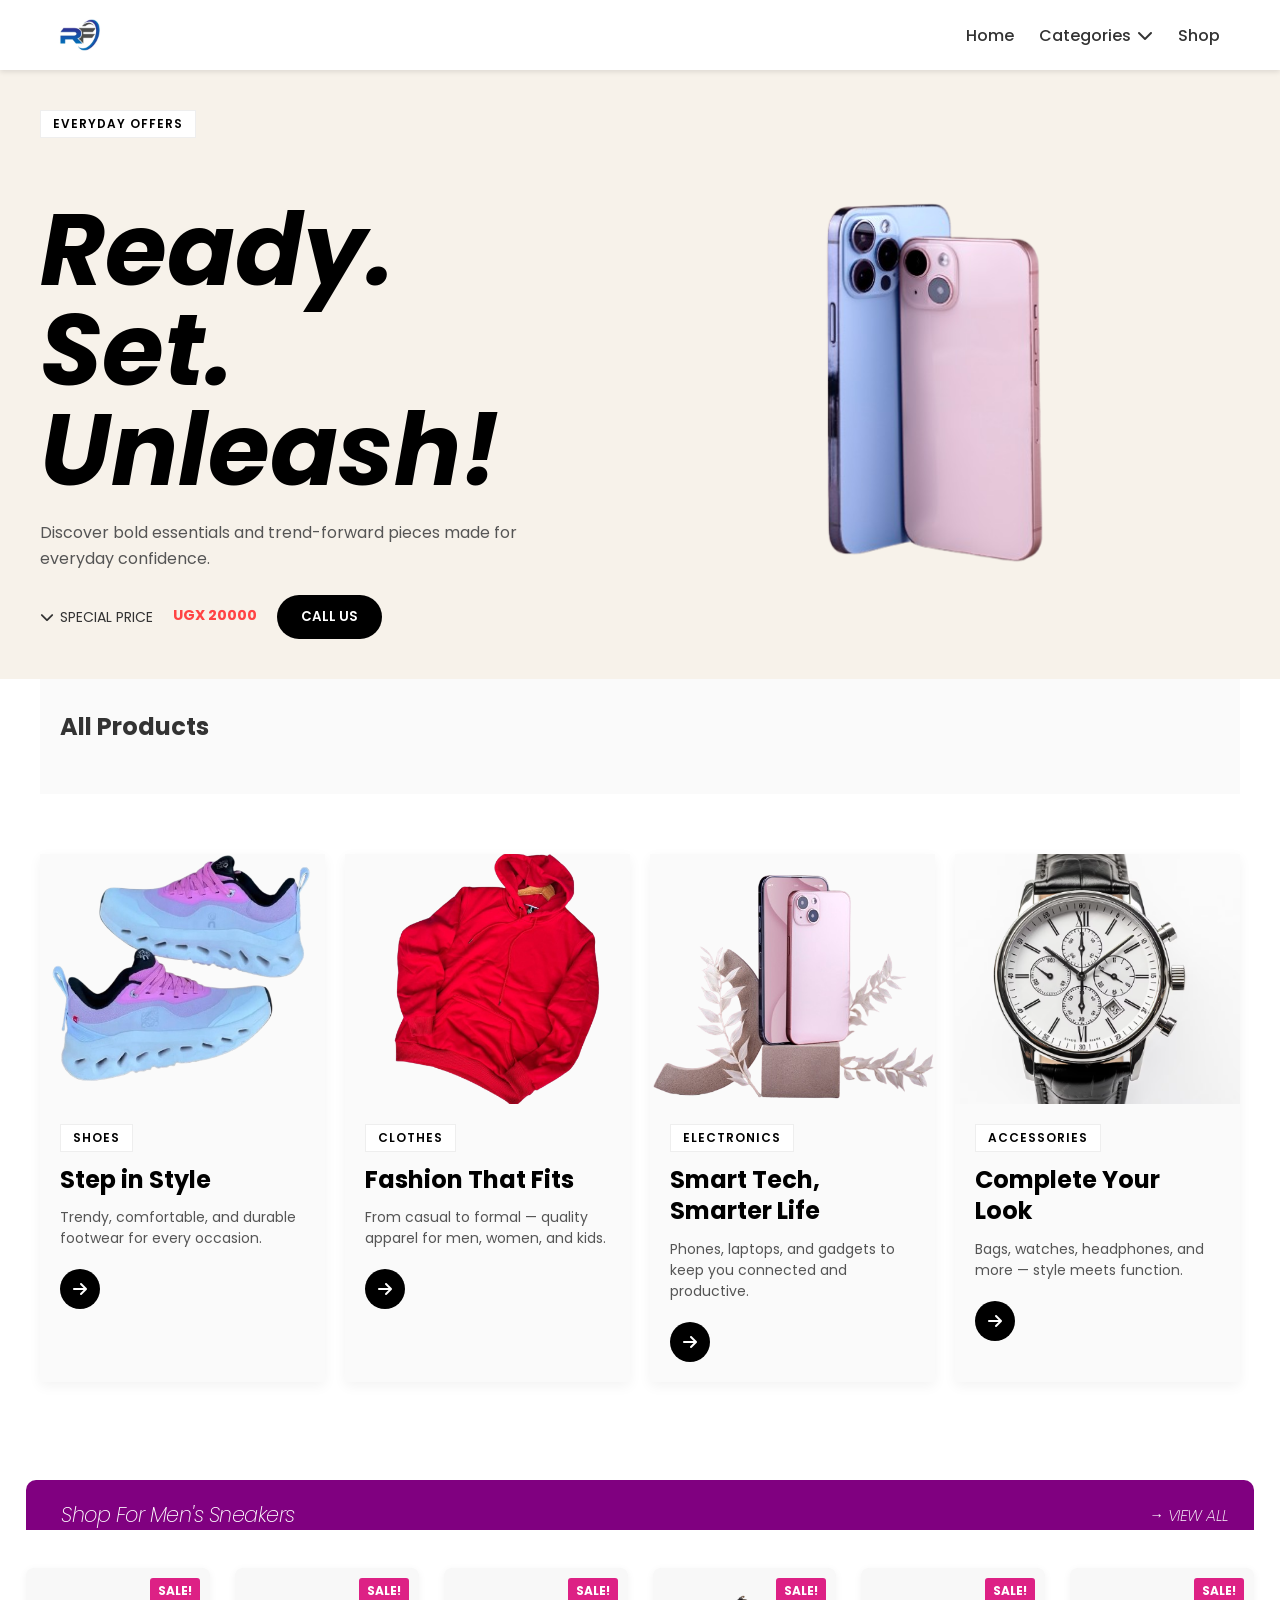
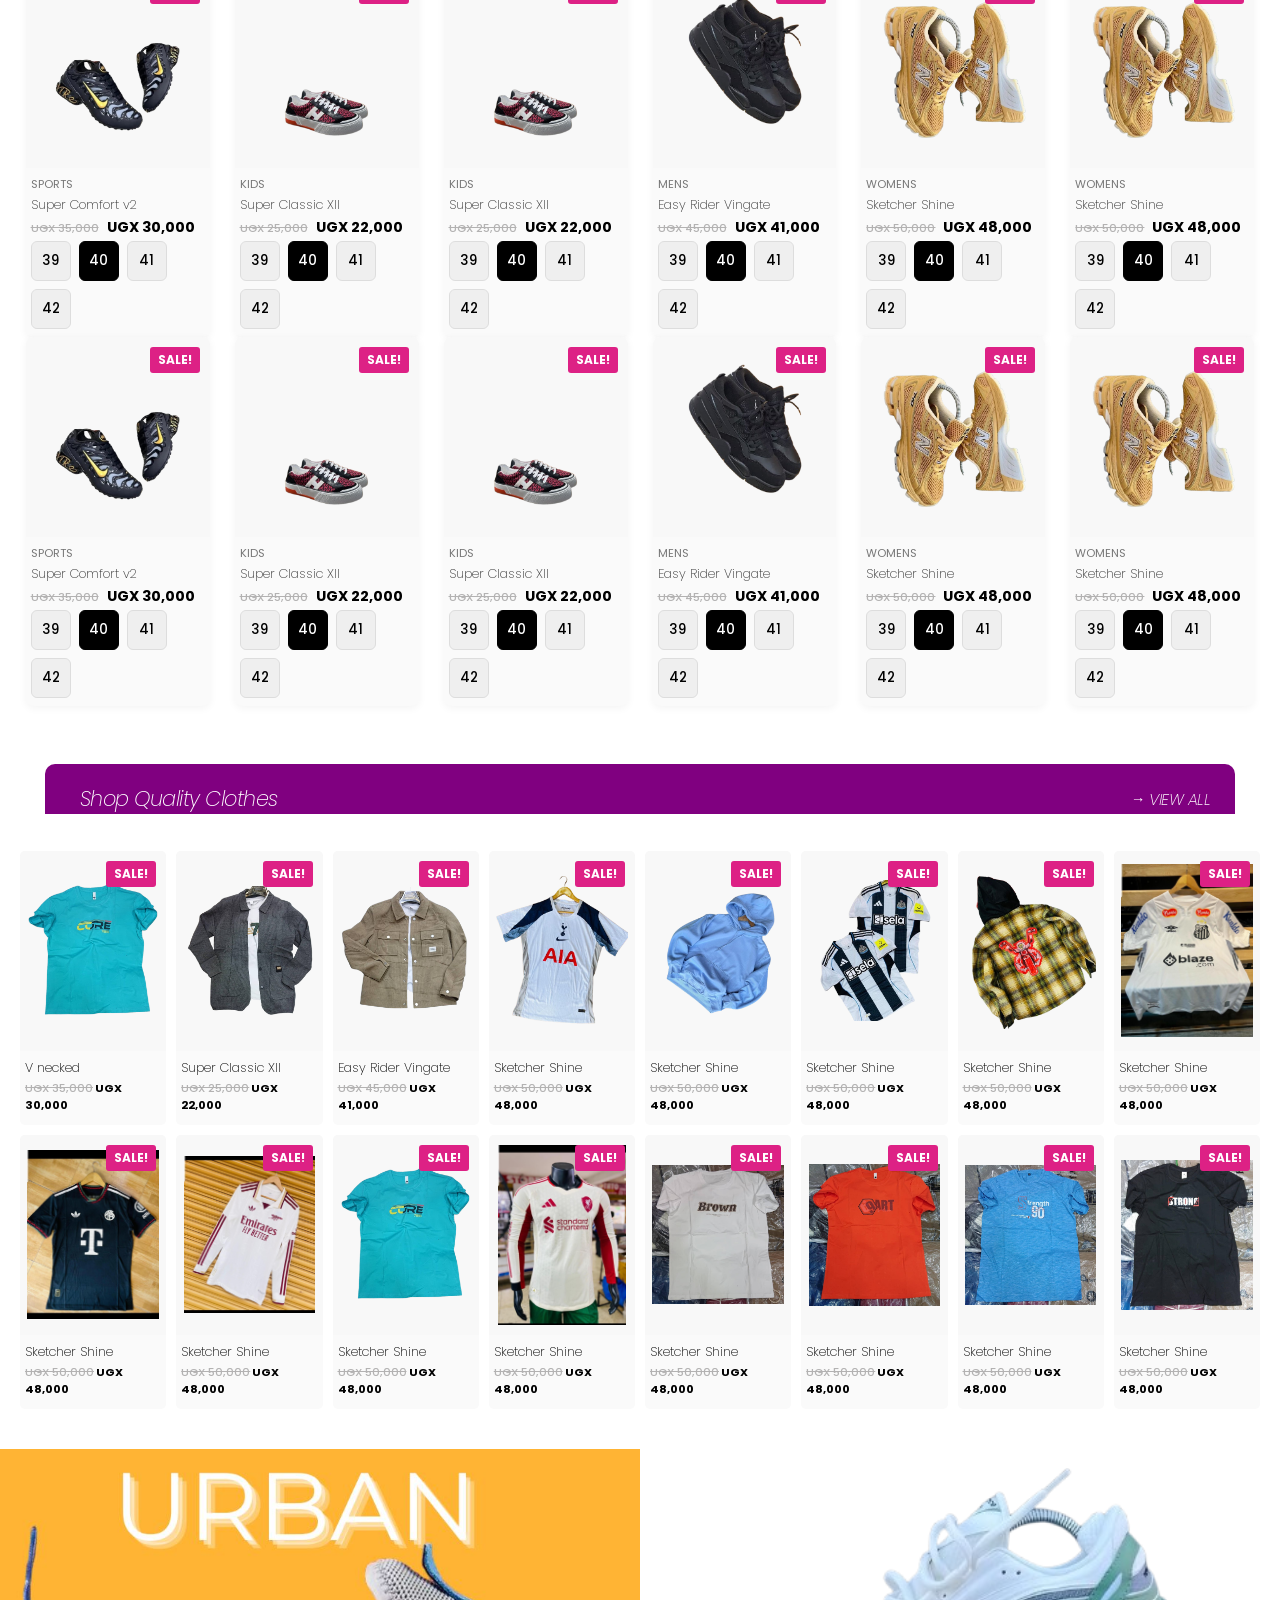
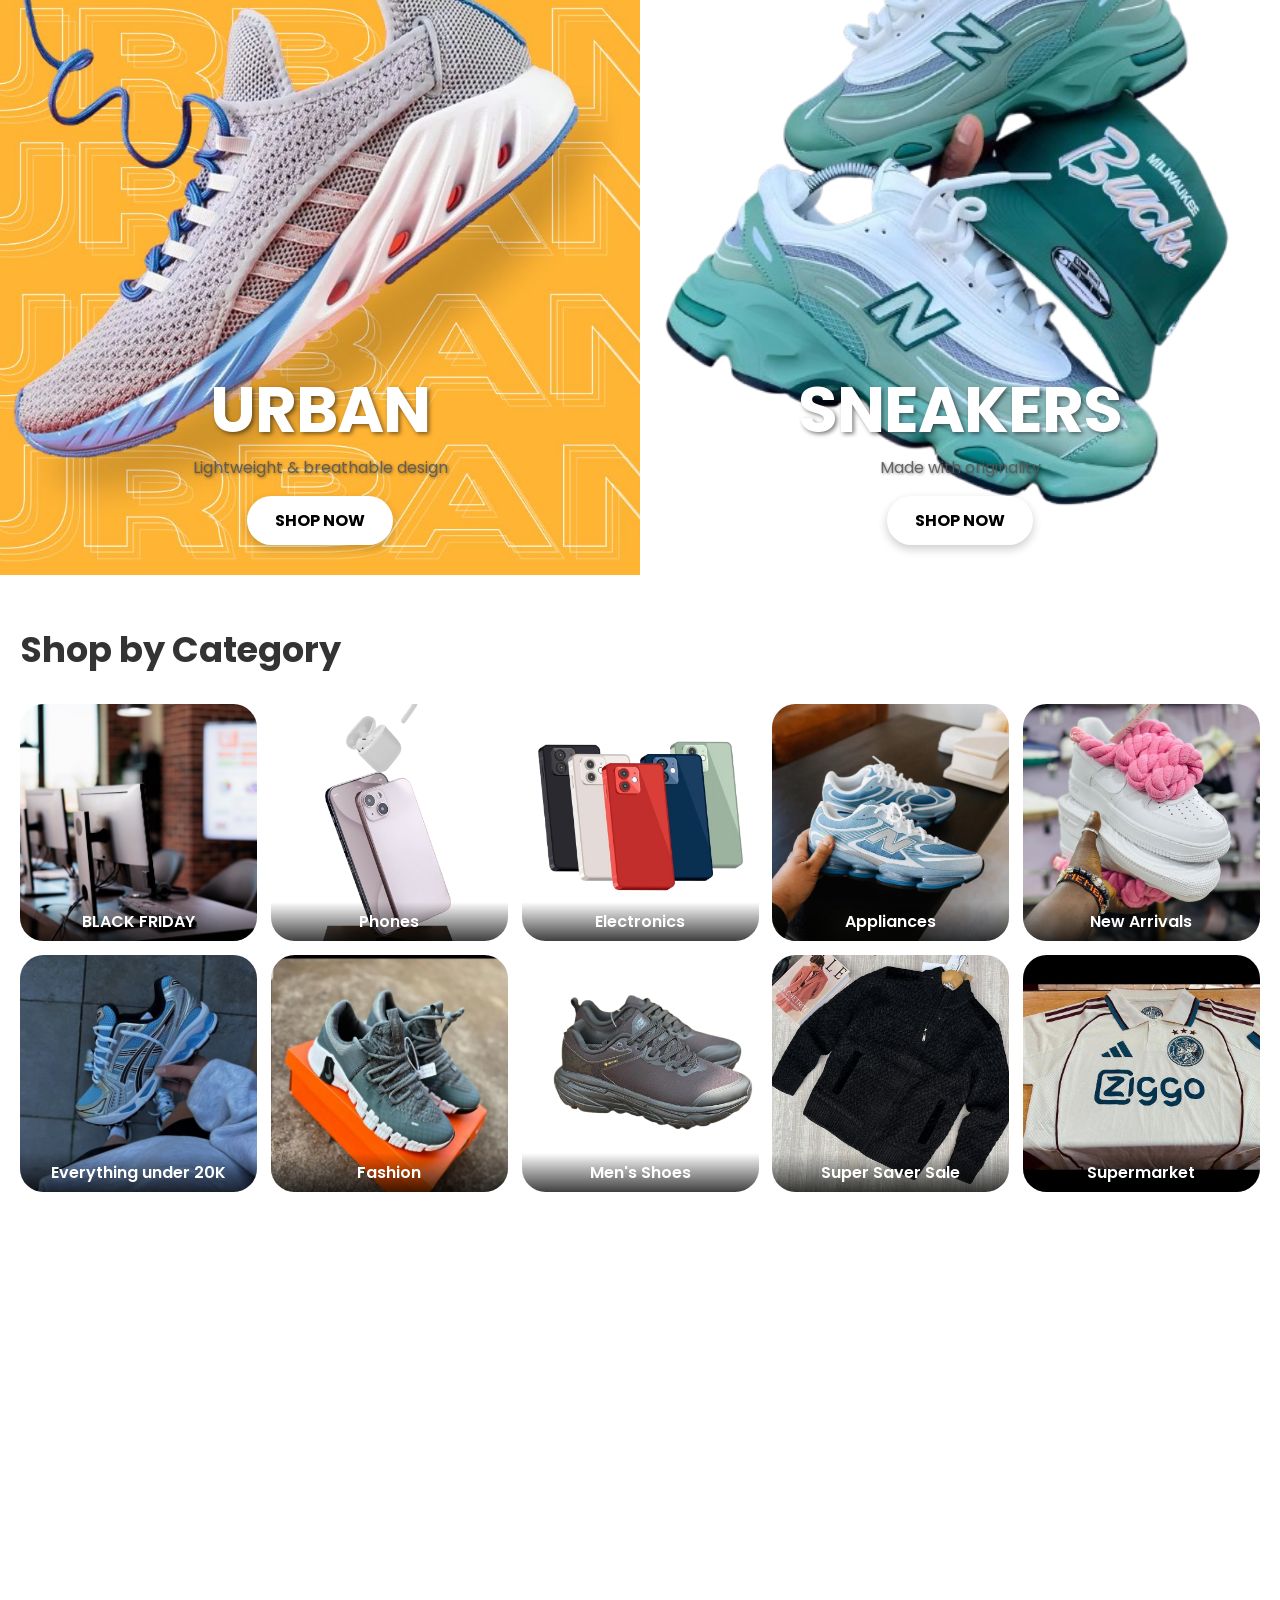
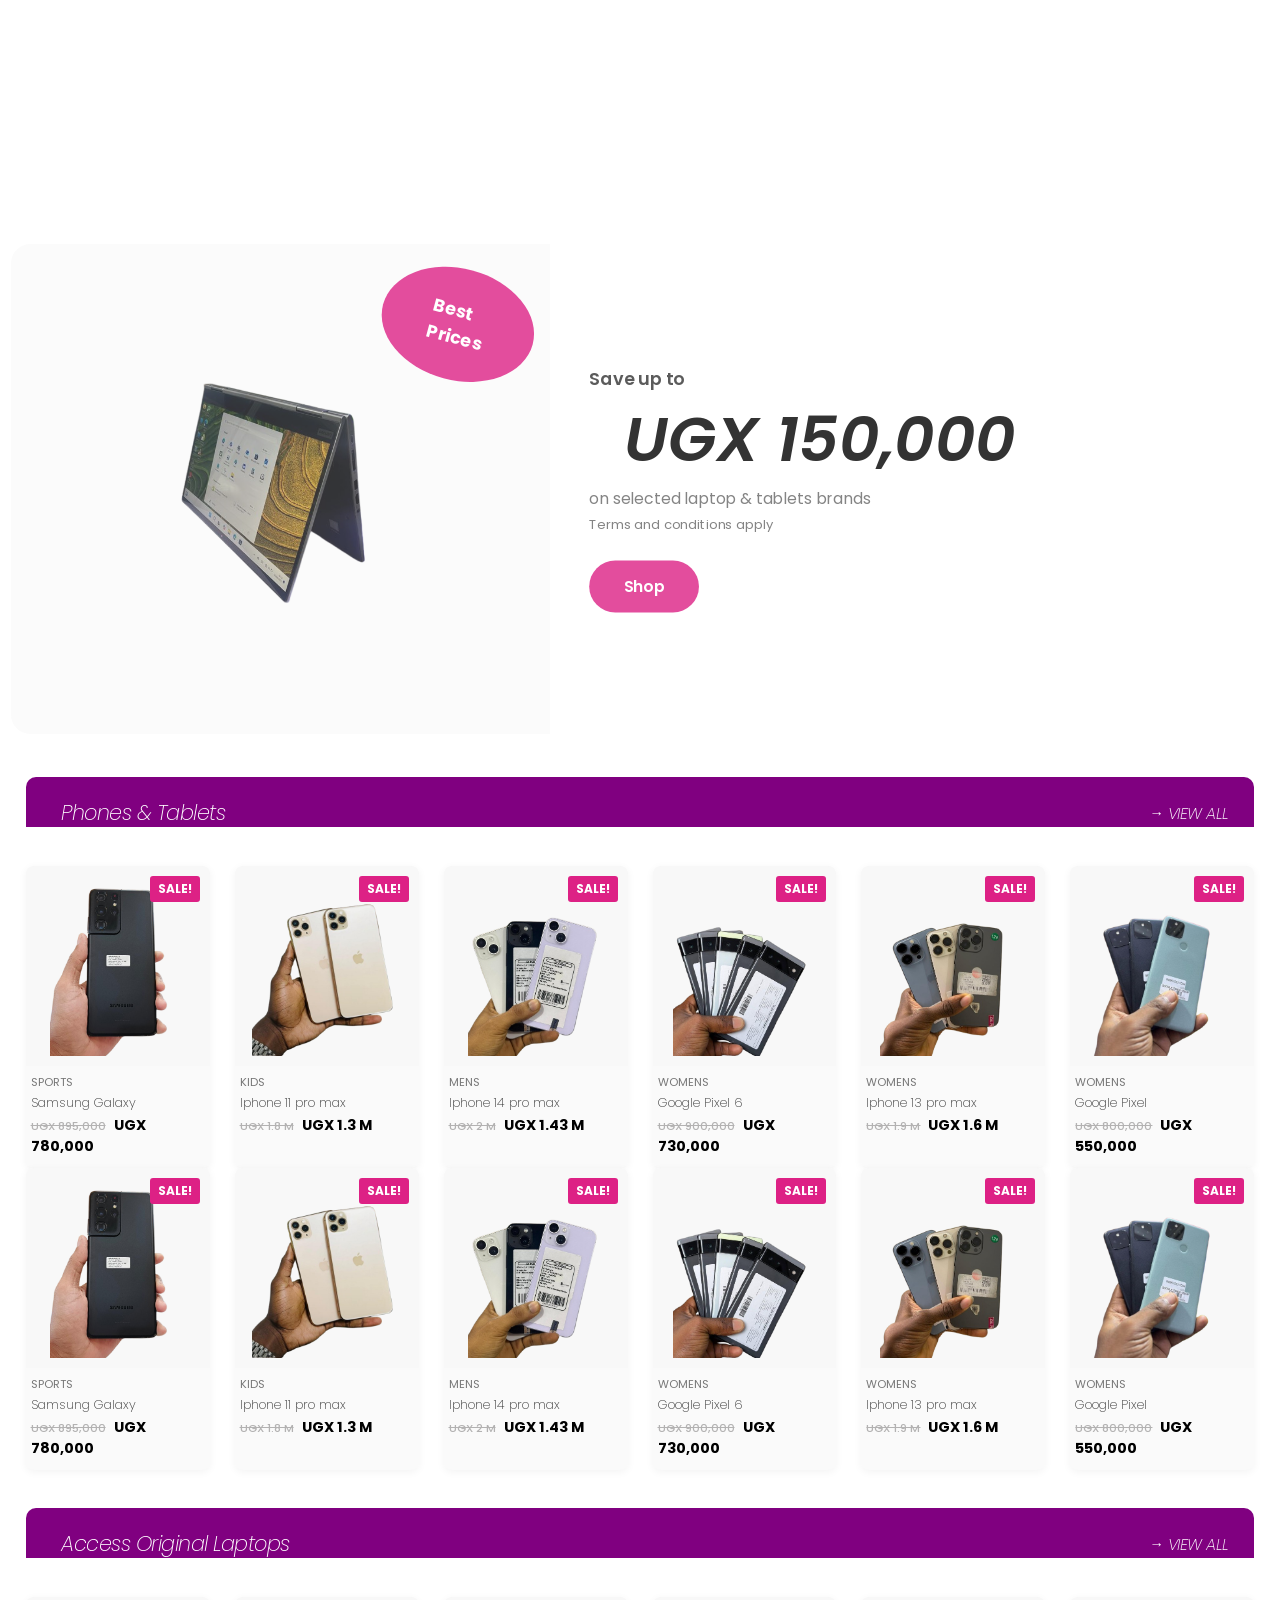
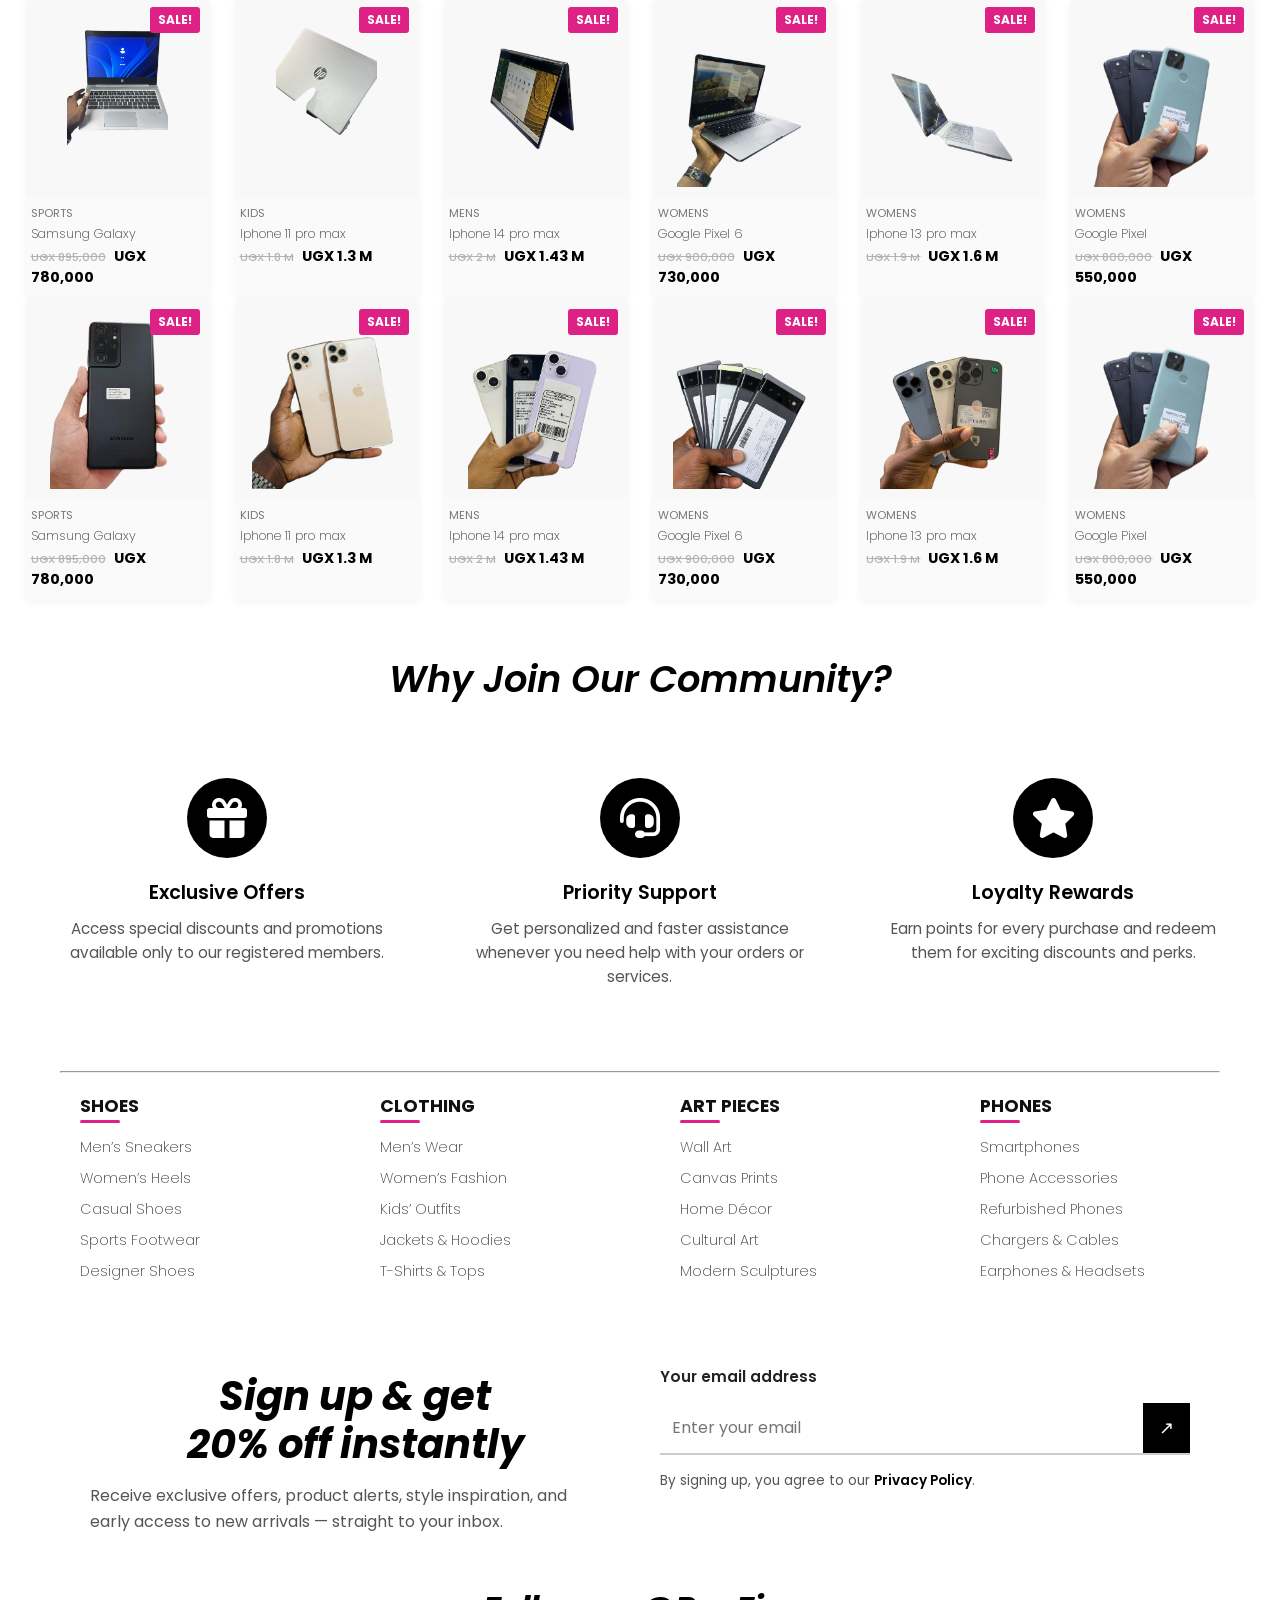
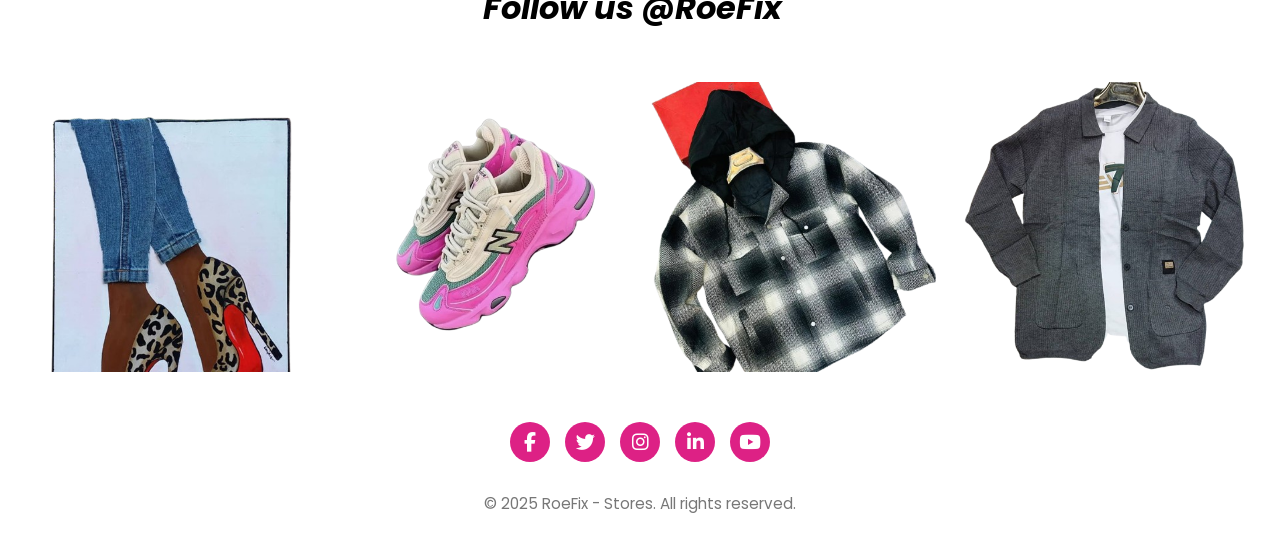
==== index.html @ be57d233 "Add files via upload" ====
<!DOCTYPE html>
<html lang="en">

<head>
    <meta charset="UTF-8" />
    <meta name="viewport" content="width=device-width, initial-scale=1.0" />
    <title>GeekTechnologies</title>

    <!-- Poppins Font -->
    <link href="https://fonts.googleapis.com/css2?family=Poppins:wght@300;400;500;600;700&display=swap"
        rel="stylesheet">

    <!-- Font Awesome -->
    <link rel="stylesheet" href="https://cdnjs.cloudflare.com/ajax/libs/font-awesome/6.5.0/css/all.min.css" />
    <link rel="stylesheet" href="style.css">
    <style>
        * {
            margin: 0;
            padding: 0;
            box-sizing: border-box;
            font-family: 'Poppins', sans-serif;
            text-decoration: none;
        }
        a{
            color: black;
        }
        a:hover{
            color: orange;
        }

        .header {
            background: white;
            box-shadow: 0 2px 5px rgba(0, 0, 0, 0.1);
            position: relative;
            z-index: 1000;
        }

        .nav-container {
            max-width: 1200px;
            margin: 0 auto;
            display: flex;
            justify-content: space-between;
            align-items: center;
            padding: 15px 20px;
        }

        .logo {
            width: 40px;
            height: 40px;
            background: #000;
            color: white;
            display: flex;
            align-items: center;
            justify-content: center;
            font-weight: bold;
            font-size: 20px;
        }

        .nav-menu {
            display: flex;
            gap: 25px;
            align-items: center;
        }

        .nav-link {
            text-decoration: none;
            color: #333;
            font-size: 16px;
            font-weight: 500;
            display: flex;
            align-items: center;
            gap: 6px;
        }

        .nav-link:hover {
            color: #ff6b35;
        }

        .dropdown {
            cursor: pointer;
        }

        .user-actions {
            display: flex;
            gap: 20px;
            align-items: center;
        }

        .cart-icon {
            position: relative;
        }

        .cart-count {
            position: absolute;
            top: -8px;
            right: -8px;
            background: #ff6b35;
            color: white;
            border-radius: 50%;
            width: 20px;
            height: 20px;
            display: flex;
            align-items: center;
            justify-content: center;
            font-size: 12px;
            font-weight: bold;
        }

        /* ===== DESKTOP MEGA MENU ===== */
        .mega-menu {
            position: absolute;
            top: 100%;
            left: 0;
            right: 0;
            background: white;
            box-shadow: 0 10px 30px rgba(0, 0, 0, 0.1);
            display: none;
            z-index: 999;
            padding: 20px 40px;
            border-top: 1px solid #eee;
        }

        .mega-menu.active {
            display: flex;
            gap: 30px;
        }

        .sidebar {
            width: 200px;
            background: #000;
            color: white;
            padding: 20px;
            min-height: 300px;
           
        }

        .sidebar-item {
            padding: 12px 15px;
            cursor: pointer;
            display: flex;
            align-items: center;
            gap: 10px;
            font-weight: 600;
            transition: background 0.2s;
            border-radius: 4px;
        }

        .sidebar-item:hover,
        .sidebar-item.active {
            background: #4a4949;
        }

        .content {
            flex: 1;
            display: flex;
            gap: 30px;
            padding: 0 10px;
        }

        .column h4 {
            margin-bottom: 15px;
            font-size: 16px;
            color: #555;
            font-weight: 600;
        }

        .column a {
            display: block;
            color: #555;
            text-decoration: none;
            padding: 8px 0;
            font-size: 14px;
            transition: color 0.2s;
        }

        .column a:hover {
            color: #ff6b35;
        }

        .promo-image {
            width: 300px;
            height: 300px;
            background: url('Images/shoper.jpg') no-repeat center center;
            background-size: cover;
            position: relative;
            
        }

        .promo-text {
            position: absolute;
            bottom: 12px;
            left: 12px;
            background: rgba(255, 255, 255, 0.9);
            padding: 8px 14px;
            border-radius: 6px;
            font-weight: 600;
            display: flex;
            align-items: center;
            gap: 6px;
            color: #333;
        }

        /* ===== MOBILE MENU ===== */
        .mobile-toggle {
            display: none;
            background: none;
            border: none;
            font-size: 24px;
            cursor: pointer;
            color: #333;
        }

        .mobile-menu {
            position: fixed;
            top: 0;
            left: -100%;
            width: 80%;
            height: 100vh;
            background: white;
            box-shadow: 2px 0 10px rgba(0, 0, 0, 0.1);
            z-index: 1001;
            transition: left 0.3s ease;
            overflow-y: auto;
            padding: 20px;
        }

        .mobile-menu.active {
            left: 0;
        }

        .mobile-menu-header {
            display: flex;
            justify-content: space-between;
            align-items: center;
            padding-bottom: 20px;
            border-bottom: 1px solid #eee;
            margin-bottom: 20px;
        }

        .close-btn {
            background: none;
            border: none;
            font-size: 24px;
            cursor: pointer;
            color: #333;
        }

        .mobile-menu-list {
            list-style: none;
        }

        .mobile-menu-item {
            padding: 12px 0;
            border-bottom: 1px solid #f0f0f0;
            font-size: 16px;
            color: #333;
            cursor: pointer;
            display: flex;
            justify-content: space-between;
            align-items: center;
        }

        .sub-menu {
            display: none;
            padding-left: 20px;
            margin-top: 10px;
        }

        .sub-menu.active {
            display: block;
        }

        .sub-menu-item {
            padding: 8px 0;
            color: #555;
            font-size: 14px;
            cursor: pointer;
            display: flex;
            align-items: center;
            gap: 8px;
        }

        .sub-menu-item:hover {
            color: #ff6b35;
        }

        /* ===== PRODUCTS SECTION ===== */
        .products-section {
            padding: 30px 20px;
            background: #fafafa;
        }

        .products-grid {
            display: grid;
            grid-template-columns: repeat(auto-fill, minmax(200px, 1fr));
            gap: 20px;
        }

        .product-card {
            background: white;
            border-radius: 8px;
            overflow: hidden;
            box-shadow: 0 2px 8px rgba(0, 0, 0, 0.05);
            transition: transform 0.2s;
        }

        .product-card:hover {
            transform: translateY(-4px);
        }

        .product-image {
            width: 100%;
            height: 200px;
            background-size: cover;
            background-position: center;
        }

        .product-info {
            padding: 15px;
        }

        .product-title {
            font-size: 14px;
            font-weight: 600;
            color: #333;
            margin-bottom: 5px;
        }

        .product-price {
            font-size: 16px;
            color: #ff6b35;
            font-weight: 600;
        }

        /* ===== RESPONSIVE BREAKPOINTS ===== */
        @media (max-width: 768px) {

            .nav-menu,
            .user-actions {
                display: none;
            }

            .mobile-toggle {
                display: block;
            }

            .mega-menu {
                display: none !important;
                /* Hide desktop mega menu on mobile */
            }
        }

        @media (min-width: 769px) {
            .mobile-menu {
                display: none;
            }

            .products-section {
                max-width: 1200px;
                margin: 0 auto;
            }
        }



/* ===== CATEGORY CARDS SECTION STYLES ===== */


.category-cards-section {
        background: #fff;
        padding: 60px 20px;
        position: relative;
    }

    .cards-container {
        max-width: 1200px;
        margin: 0 auto;
        display: grid;
        grid-template-columns: repeat(4, 1fr);
        gap: 20px;
    }

    .category-card {
        background: #fafafa;
       
        overflow: hidden;
        box-shadow: 0 4px 12px rgba(0, 0, 0, 0.05);
        transition: transform 0.3s ease, box-shadow 0.3s ease;
        opacity: 0;
        transform: translateY(30px);
        animation: fadeInUp 0.8s ease forwards;
    }

    .category-card:hover {
        transform: translateY(-5px);
        box-shadow: 0 8px 20px rgba(0, 0, 0, 0.1);
    }

    .card-image {
        width: 100%;
        height: 250px;
        overflow: hidden;
    }

    .card-image img {
        width: 100%;
        height: 100%;
        object-fit: cover;
        transition: transform 0.5s ease;
    }

    .category-card:hover .card-image img {
        transform: scale(1.05);
    }

    .card-content {
        padding: 20px;
    }

    .tag {
        display: inline-block;
        background: #fff;
        padding: 4px 12px;
        font-size: 12px;
        font-weight: 600;
        letter-spacing: 1px;
        text-transform: uppercase;
        margin-bottom: 12px;
        border: 1px solid #eee;
    }

    .category-card h3 {
        font-size: 24px;
        font-weight: 700;
        color: #000;
        margin: 0 0 12px 0;
        line-height: 1.3;
    }

    .category-card p {
        font-size: 14px;
        color: #555;
        margin-bottom: 20px;
        line-height: 1.5;
    }

    .learn-more {
        display: inline-flex;
        align-items: center;
        justify-content: center;
        width: 40px;
        height: 40px;
        background: #000;
        color: white;
        border-radius: 50%;
        text-decoration: none;
        transition: all 0.3s;
    }

    .learn-more:hover {
        background: #333;
        transform: scale(1.1);
    }

    .learn-more i {
        font-size: 16px;
    }






    /* ===== RESPONSIVE STYLES ===== */
    @media (max-width: 768px) {
        .cards-container {
            grid-template-columns:repeat(2,1fr);
            gap: 20px;
        }

        .category-card {
            height: auto;
        }

        .card-image {
            height: 200px;
        }

        .category-card h3 {
            font-size: 20px;
        }

        .category-card p {
            font-size: 13px;
        }
    }

    @media (max-width: 480px) {
        .category-card h3 {
            font-size: 18px;
        }

        .card-image {
            height: 180px;
        }

        .learn-more {
            width: 36px;
            height: 36px;
        }
        .card-image img {
        width: 100%;
        height: 150px;
        object-fit: contain;
        transition: transform 0.5s ease;
    }
    }

    /* ===== ANIMATIONS ===== */
    @keyframes fadeInUp {
        from {
            opacity: 0;
            transform: translateY(30px);
        }

        to {
            opacity: 1;
            transform: translateY(0);
        }
    }

        /* ===== TABLET VIEW (2 COLUMNS) ===== */
@media (min-width: 768px) and (max-width: 1023px) {
    .cards-container {
        grid-template-columns: repeat(2, 1fr);
        gap: 24px;
    }

    .card-image {
        height: 300px; /* Increased for better visual balance on tablets */
    }

    .card-image img {
        object-fit: contain; /* Keep cover for consistent cropping */
    }

    .category-card h3 {
        font-size: 22px;
    }

    .category-card p {
        font-size: 14px;
    }

    .learn-more {
        width: 38px;
        height: 38px;
    }
}
@media (max-width:480px) {
    .cards-container {
       flex-direction: column;
       display: grid;
       grid-template-columns: repeat(1,1fr);
    }
}

    /*FEATURED PRODUCTS*/
     /* ===== SECTION ANIMATION ===== */
        .featured-products {
            opacity: 0;
            transform: translateX(-100px);
            transition: opacity 0.8s ease-out, transform 0.8s ease-out;
        }

        .featured-products.visible {
            opacity: 1;
            transform: translateX(0);
        }

        /* ===== HEADER ===== */
        .section-header {
            display: flex;
            justify-content: space-between;
            align-items: center;
            margin-bottom: 30px;
        }

        .section-header h1 {
            font-size: 4rem;
            font-weight: bold;
            font-style: italic;
            margin-left: 10px;
            letter-spacing: -0.5px;
        }

        .view-all {
            font-weight: 600;
            text-decoration: none;
            color: #000;
            display: flex;
            align-items: center;
            gap: 5px;
        }

        .view-all:hover {
            text-decoration: underline;
        }

        .view-all::before {
            content: "→";
            font-size: 0.9rem;
        }

        /* ===== PRODUCT GRID ===== */
        .product-grid {
            display: grid;
            grid-template-columns: repeat(auto-fit, minmax(150px, 1fr));
            gap: 25px;
            padding: 0 2%;
        }

        .product-card {
            background: #fafafa;
            border-radius: 8px;
            overflow: hidden;
            transition: all 0.3s ease;
            position: relative;
        }

        .product-card:hover {
            transform: translateY(-5px) scale(1.02);
            box-shadow: 0 10px 25px rgba(0, 0, 0, 0.1);
        }

        /* ===== SALE BADGE ===== */
        .sale-badge {
            position: absolute;
            top: 10px;
            right: 10px;
            background: rgb(221, 33, 133);
            color: #fff;
            font-size: 0.75rem;
            font-weight: bold;
            padding: 4px 8px;
            border-radius: 3px;
            z-index: 2;
        }

        /* ===== SHOE IMAGE CONTAINER ===== */
        .shoe-image-container {
            width: 100%;
            height: 200px;
            display: flex;
            align-items: center;
            justify-content: center;
            background: #f8f8f8;
            overflow: hidden;
        }

        .shoe-image {
            max-width: 90%;
            max-height: 90%;
            object-fit: contain;
            transition: transform 0.3s ease;
        }

        .shoe-image:hover {
            transform: scale(1.05);
        }

        /* ===== PRODUCT INFO ===== */
        .product-info {
            padding: 8px 5px;
        }

        .category {
            font-size: 0.7rem;
            text-transform: uppercase;
            color: #777;
            margin-bottom: 3px;
        }

        .product-title {
            font-size: .8rem;
            font-weight: 200;
            margin-bottom: 3px;
        }

        .price {
            font-size: .9rem;
            font-weight: 700;
            margin-bottom: 3px;
        }

        .original-price {
            text-decoration: line-through;
            color: #b3b2b2;
            font-size: 0.7rem;
            margin-right: 5px;
            font-weight: 500;
        }

        .discounted-price {
            color: #000;
        }

        /* ===== SIZE SELECTOR ===== */
        .size-selector {
            display: flex;
            flex-wrap: wrap;
            gap: 8px;
        }

        .size-btn {
            width: 40px;
            height: 40px;
            border: 1px solid #ddd;
            border-radius: 6px;
            display: flex;
            align-items: center;
            justify-content: center;
            font-weight: 500;
            cursor: pointer;
            transition: all 0.2s ease;
        }

        .size-btn:hover {
            background: #eee;
            border-color: #bbb;
        }

        .size-btn.selected {
            background: #000;
            color: white;
            border-color: #000;
        }

        /* ===== RESPONSIVE ===== */
        @media (max-width: 768px) {
            .section-header h1 {
                font-size: 2.2rem;
            }

            .product-grid {
                grid-template-columns: repeat(auto-fit, minmax(200px, 1fr));
            }

            .shoe-image-container {
                height: 200px;
            }
        }

        @media (max-width: 480px) {
            .section-header h1 {
                font-size: 1.8rem;
            }

            .product-grid {
              
                 grid-template-columns: repeat(2,1fr)
            }

            .size-btn {
                width: 25px;
                height: 25px;
                font-size: 0.6rem;
            }
             .product-title {
            font-size: .6rem;
            font-weight: 200;
            margin-bottom: 3px;
        }

        .price {
            font-size: .6rem;
            font-weight: 500;
            margin-bottom: 3px;
        }

        .original-price {
            text-decoration: line-through;
            color: #b3b2b2;
            font-size: 0.6rem;
            margin-right: 5px;
            font-weight: 500;
        }
        }

/* ===== BANNER SECTION STYLES ===== */
        /* ===== MAIN BANNER CONTAINER ===== */
        .banner-container {
            display: flex;
            width: 100%;
            height: auto;
            overflow: hidden;
            position: relative;
            margin-top: 20px;
        }

        /* ===== IMAGE BOXES ===== */
        .banner-item {
            position: relative;
            flex: 1;
            height: auto;
            overflow: hidden;
            display: flex;
            align-items: center;
            justify-content: center;
            cursor: pointer;
            transition: transform 0.3s ease;
        }

        

        .banner-item img {
            width: 100%;
            height: 100%;
            object-fit: cover;
            object-position: center;
        }

        /* ===== TEXT OVERLAYS ===== */
        .text-overlay {
            position: absolute;
            bottom: 30px;
            left: 30px;
            right: 30px;
            color: white;
            text-align: center;
            z-index: 2;
        }

        .main-title {
            font-size: 4rem;
            font-weight: bold;
            letter-spacing: -1px;
            text-transform: uppercase;
            line-height: 1.1;
            margin-bottom: 10px;
            text-shadow: 2px 2px 4px rgba(0, 0, 0, 0.5);
        }

        .sub-text {
            font-size: 1rem;
            margin-bottom: 15px;
            opacity: 0.9;
            text-shadow: 1px 1px 3px rgba(0, 0, 0, 0.5);
        }

        /* ===== SHOP NOW BUTTONS ===== */
        .shop-now-btn {
            background: white;
            color: black;
            padding: 12px 28px;
            border-radius: 30px;
            font-weight: bold;
            text-decoration: none;
            display: inline-block;
            transition: all 0.3s ease;
            box-shadow: 0 4px 10px rgba(0, 0, 0, 0.2);
        }

        .shop-now-btn:hover {
            background: #f0f0f0;
            transform: translateY(-2px);
            box-shadow: 0 6px 15px rgba(0, 0, 0, 0.25);
        }

        /* ===== RESPONSIVE MOBILE LAYOUT ===== */
        @media (max-width: 768px) {
            .banner-container {
               
                grid-template-columns: 1fr 1fr;
            }

            .banner-item {
                height: 400px;
            }

            .main-title {
                font-size: 2.5rem;
            }

            .text-overlay {
                bottom: 20px;
                left: 20px;
                right: 20px;
            }

            .shop-now-btn {
                padding: 10px 20px;
                font-size: 0.9rem;
            }
        }

        @media (max-width: 480px) {
            .banner-container {
               
                flex-direction: column;
            }
            .banner-item {
                height: 250px;
            }

            .main-title {
                font-size: 2rem;
            }

            .sub-text {
                font-size: 0.9rem;
            }
        }
        /* ===== ENTRANCE ANIMATION ===== */
.banner-item {
  opacity: 0;
  transition: opacity 0.8s ease-out, transform 0.8s ease-out;
}

.banner-item.left-enter {
  transform: translateX(-100px);
}

.banner-item.right-enter {
  transform: translateX(100px);
}

.banner-item.visible {
  opacity: 1;
  transform: translateX(0);
}






/*CATERGORIES*/
.categories-section {
  padding: 4rem 2rem;
  position: relative;
  
}

.categories-section h2 {
  font-size: 4rem;
  font-weight: bold;
  margin-bottom: 1.5rem;
  text-align: left;
}

/* Navigation Arrows */
.carousel-nav {
  position: absolute;
  top: 0;
  right: 2rem;
  display: flex;
  gap: 0.5rem;
  margin-top: 1.5rem;
}

.nav-btn {
  background: white;
  border: 2px solid #000;
  border-radius: 50%;
  width: 40px;
  height: 40px;
  cursor: pointer;
  display: flex;
  align-items: center;
  justify-content: center;
  transition: background 0.2s, border-color 0.2s;
}

.nav-btn:hover {
  background: #ff6b35;
  border-color: #fff;
}

.nav-btn:disabled {
  opacity: 0.4;
  cursor: not-allowed;
  background: #eee;
  border-color: #ddd;
}

/* Carousel Container */
.carousel-container {
  overflow-x: auto;
  scrollbar-width: none; /* Hide scrollbar for Firefox */
  -ms-overflow-style: none; /* Hide scrollbar for IE/Edge */
  padding: 1rem 0;
}

.carousel-container::-webkit-scrollbar {
  display: none; /* Hide scrollbar for Chrome/Safari */
}

.carousel-wrapper {
  display: flex;
  gap: 2rem;
  transition: transform 0.4s ease-out;
}

.category-cards {
  position: relative;
  width: 100%;
  height: 350px;
  overflow: hidden;
  box-shadow: 0 4px 12px rgba(0,0,0,0.1);
  text-decoration: none;
  color: white;
  flex-shrink: 0;
  transition: transform 0.3s ease;
}

.category-card:hover {
  transform: scale(1.02);
}

.category-cards img {
  width: 100%;
  height: 100%;
  object-fit: cover;
  filter: brightness(90%);
}

.card-overlay {
  position: absolute;
  bottom: 0;
  left: 0;
  right: 0;
  background: linear-gradient(to top, rgba(0,0,0,0.8), transparent);
  padding: 1.5rem;
  text-align: center;
}

.card-overlay h3 {
  font-size: 1.5rem;
  font-weight: bold;
  margin: 0;
  color: #fff;
}


/* Mobile: 1 card visible */
@media (max-width: 767px) {
  .category-cards {
    width: 370px;
    height: 370px;
  }
  .carousel-wrapper {
    padding: 0 1rem;
  }
}

/* Tablet: 2 cards visible */
@media (min-width: 768px) and (max-width: 1023px) {
  .category-cards {
    width: 350px;
    height: 400px;
  }
  .carousel-wrapper {
    padding: 0 1rem;
  }
  .carousel-wrapper {
    gap: 1rem;
}


}

/* Desktop: 3 cards visible */
@media (min-width: 1024px) {
  .category-cards {
    width: 380px;
    height: 450px;
  }
}


.carousel-wrapper {
  display: flex;
  gap: 2rem; /* This is used in JS via getComputedStyle */
  padding: 1rem 0;
  transition: transform 0.6s ease-in-out; /* Smooth slide */
}

.category-cards {
  flex-shrink: 0;
  width: 350px; /* Your existing fixed width is okay */
  height: 350px;
  /* No extra margin needed if using gap */
}




/*FEATURED CLOTHES*/
    /* ===== FEATURED CLOTHES SECTION — SCOPED STYLES ===== */
    .fc-section {
      padding: 20px 20px;
      opacity: 0;
      /* Start hidden */
      transform: translateY(30px);
      /* Slight downward offset */
      transition: opacity 0.6s ease, transform 0.6s ease;
    }

    /* Active class applied by JS when in view */
    .fc-section.animate {
      opacity: 1;
      transform: translateY(0);
    }

    .fc-section-header {
      display: flex;
      justify-content: space-between;
      align-items: center;
      margin-bottom: 5px;
    }

    .fc-section-header h1 {
      font-size: 2.5rem;
      margin: 0;
    }

    .fc-view-all {
      text-decoration: none;
      color: #000;
      font-weight: bold;
      font-size: 1rem;
    }

    /* ===== PRODUCT GRID ===== */
    .fc-product-grid {
      display: grid;
      grid-template-columns: repeat(8, 1fr);
      gap: 10px;
    }

    .fc-product-card {
      background: #fafafa;
      border-radius: 5px;
      overflow: hidden;
      transition: all 0.3s ease;
      position: relative;
    }

    .fc-product-card:hover {
      transform: translateY(-5px) scale(1.02);
      box-shadow: 0 10px 25px rgba(0, 0, 0, 0.1);
    }

    /* ===== SALE BADGE ===== */
    .fc-sale-badge {
      position: absolute;
      top: 10px;
      right: 10px;
      background: rgb(221, 33, 133);
      color: #fff;
      font-size: 0.75rem;
      font-weight: bold;
      padding: 4px 8px;
      border-radius: 3px;
      z-index: 2;
    }

    /* ===== IMAGE CONTAINER ===== */
    .fc-image-container {
      width: 100%;
      height: 200px;
      display: flex;
      align-items: center;
      justify-content: center;
      background: #f8f8f8;
      overflow: hidden;
    }

    .fc-product-image {
      max-width: 90%;
      max-height: 90%;
      object-fit: contain;
      transition: transform 0.3s ease;
    }

    .fc-product-image:hover {
      transform: scale(1.05);
    }

    /* ===== PRODUCT INFO ===== */
    .fc-product-info {
      padding: 8px 5px;
    }

    .fc-category {
      font-size: 0.7rem;
      text-transform: uppercase;
      color: #777;
      margin-bottom: 3px;
    }

    .fc-title {
      font-size: 0.8rem;
      font-weight: 200;
      margin-bottom: 3px;
    }

    .fc-price {
      font-size: 0.7rem;
      font-weight: 700;
      margin-bottom: 3px;
      display: block;
    }

    .fc-original-price {
      text-decoration: line-through;
      color: #b3b2b2;
      font-size: 0.7rem;
      
      font-weight: 500;
    }

    .fc-discounted-price {
      color: #000;
    }

    /* ===== RESPONSIVE ===== */
    @media (max-width: 768px) {
      .fc-section-header h1 {
        font-size: 2.2rem;
      }

      .fc-product-grid {
        grid-template-columns: repeat(4, 1fr);
      }

      .fc-image-container {
        height: 180px;
      }
    }

    @media (max-width: 480px) {
      .fc-section-header h1 {
        font-size: 1.2rem;
      }

      .fc-product-grid {
        grid-template-columns: repeat(2, 1fr);
      }

      .fc-image-container {
        height: 140px;
      }
      .fc-title {
      font-size: 0.6rem;
      font-weight: 200;
      margin-bottom: 3px;
    }

    .fc-price {
      font-size: 0.5rem;
      font-weight: 600;
      margin-bottom: 3px;
      display: block;
    }

    .fc-original-price {
      text-decoration: line-through;
      color: #b3b2b2;
      font-size: 0.5rem;
      
      font-weight: 500;
    }
    }

    /*category*/
     /* ===== SHOP CATEGORIES SECTION ===== */
    .sc-section {
      max-width: 1400px;
      margin: 0 auto;
      padding: 20px;
      opacity: 0;
      transform: translateY(20px);
      transition: opacity 0.6s ease, transform 0.6s ease;
    }

    .sc-section.visible {
      opacity: 1;
      transform: translateY(0);
    }

    .sc-title {
      font-size: 2.2rem;
      margin: 28px 0px;
      color: #333;
      text-align: center;
    }

    /* ===== CATEGORY GRID ===== */
    .sc-grid {
      display: grid;
      grid-template-columns: repeat(5, 1fr);
      gap: 14px;
    }

    /* ===== CATEGORY CARD ===== */
    .sc-card {
      position: relative;
      width: 100%;
      height: 0;
      padding-bottom: 100%;
      /* 1:1 aspect ratio */
      border-radius: 10%;
      overflow: hidden;
      cursor: pointer;
      transition: transform 0.25s ease, box-shadow 0.25s ease;
      opacity: 0;
      transform: scale(0.9);
      animation: fadeInUp 0.5s forwards;
    }

    /* Stagger animation delay */
    .sc-card:nth-child(1) {
      animation-delay: 0.1s;
    }

    .sc-card:nth-child(2) {
      animation-delay: 0.2s;
    }

    .sc-card:nth-child(3) {
      animation-delay: 0.3s;
    }

    .sc-card:nth-child(4) {
      animation-delay: 0.4s;
    }

    .sc-card:nth-child(5) {
      animation-delay: 0.5s;
    }

    .sc-card:nth-child(6) {
      animation-delay: 0.6s;
    }

    .sc-card:nth-child(7) {
      animation-delay: 0.7s;
    }

    .sc-card:nth-child(8) {
      animation-delay: 0.8s;
    }

    .sc-card:nth-child(9) {
      animation-delay: 0.9s;
    }

    .sc-card:nth-child(10) {
      animation-delay: 1.0s;
    }

    .sc-card:hover {
      transform: scale(1.04);
      box-shadow: 0 6px 16px rgba(0, 0, 0, 0.12);
      z-index: 2;
    }

    .sc-card a {
      display: block;
      width: 100%;
      height: 100%;
      position: absolute;
      top: 0;
      left: 0;
      text-decoration: none;
    }

    .sc-card img {
      width: 100%;
      height: 100%;
      object-fit: cover;
      position: absolute;
      top: 0;
      left: 0;
      transition: transform 0.3s ease;
    }

    .sc-card:hover img {
      transform: scale(1.08);
    }

    /* ===== TEXT OVERLAY ===== */
    .sc-label {
      position: absolute;
      bottom: 0;
      left: 0;
      right: 0;
      background: linear-gradient(to top, rgba(0, 0, 0, 0.75), transparent);
      color: white;
      padding: 10px;
      font-size: 1rem;
      font-weight: 600;
      text-align: center;
      line-height: 1.2;
    }

    /* ===== RESPONSIVE ADJUSTMENTS ===== */
    @media (max-width: 768px) {
      .sc-grid {
        gap: 10px;
      }

      .sc-label {
        font-size: 0.72rem;
        padding: 8px 6px;
      }
    }

    @media (max-width: 480px) {
      .sc-section {
        padding: 10px;
      }

      .sc-grid {
        gap: 8px;
      }

      .sc-title {
        font-size: 1.5rem;
      }

      .sc-label {
        font-size: 0.5rem;
        padding: 6px 4px;
      }
    }

    /* ===== ANIMATIONS ===== */
    @keyframes fadeInUp {
      to {
        opacity: 1;
        transform: scale(1);
      }
    }


    /*footer*/
 h1 {
      font-size: 2.3rem;
      font-weight: 600;
      margin-bottom: 30px;
      margin-top: 50px;
      text-align: center;
      font-style: italic;
    }

    .benefits {
      display: grid;
      grid-template-columns: repeat(auto-fit, minmax(350px, 1fr));
      gap: 40px;
      width: 100%;
      max-width: 1200px;
   margin-top: 2%;
   margin-bottom: 10%;
   margin: 4% auto;
      
    }

    .benefit {
      text-align: center;
      padding: 20px;
      border-radius: 15px;
      transition: transform 0.3s ease, box-shadow 0.3s ease;
    }

    .benefit:hover {
      transform: translateY(-5px);
      
    }

    .icon {
      font-size: 40px;
      background-color: #000;
      color: #fff;
      width: 80px;
      height: 80px;
      display: flex;
      align-items: center;
      justify-content: center;
      border-radius: 50%;
      margin: 0 auto 20px;
    }

    h3 {
      font-size: 1.2rem;
      margin-bottom: 10px;
      font-weight: 600;
    }

    p {
      color: #555;
      font-size: 0.95rem;
      line-height: 1.6;
    }

    @media (max-width:768px) {
      .benefits {
      display: grid;
      grid-template-columns: repeat(3,1fr);
      gap: 10px;
      width: 100%;
      max-width: 1100px;
    }

    }
    @media (max-width: 480px) {
      h1 {
        font-size: 1.8rem;
      }
      .icon {
        width: 60px;
        height: 60px;
        font-size: 28px;
      }
      .benefits {
      display: grid;
      grid-template-columns: repeat(1,1fr);
      gap: 10px;
      width: 100%;
      max-width: 1100px;
    }
    }


        /* ===== Shop Category Section Styling ===== */
.shopcat-section {
  width: 100%;
  max-width: 1200px;
  margin: 0 auto;
  padding: 10px 20px;
}

.shopcat-title {
  text-align: center;
  font-size: 2.2rem;
  font-weight: 700;
  margin-bottom: 50px;
  letter-spacing: 0.5px;
}

.shopcat-grid {
  display: grid;
  grid-template-columns: repeat(auto-fit, minmax(220px, 1fr));
  gap: 40px;
}

.shopcat-column {
  display: flex;
  flex-direction: column;
  gap: 10px;
  padding: 20px;
  border-radius: 15px;
  transition: all 0.3s ease;
  background: #ffffff;

}



.shopcat-heading {
  font-weight: 700;
  font-size: 1.1rem;
  text-transform: uppercase;
  color: #111;
  margin-bottom: 8px;
  position: relative;
}

.shopcat-heading::after {
  content: '';
  position: absolute;
  bottom: -4px;
  left: 0;
  width: 40px;
  height: 3px;
  background:rgb(221, 33, 133);
  border-radius: 3px;
}

.shopcat-link {
  text-decoration: none;
  color: #444;
  font-size: 0.9rem;
  transition: all 0.2s ease;
  font-weight: 200;
}

.shopcat-link:hover {
  color: rgb(221, 33, 133);
  transform: translateX(5px);
}

/* Responsive Design */
@media (max-width: 768px) {
  .shopcat-title {
    font-size: 1.8rem;
  }

  .shopcat-grid {
    gap: 10px;
    display: grid;
    grid-template-columns: repeat(4,1fr);
  }

  .shopcat-column {
    padding: 15px;
  }
}

@media (max-width: 500px) {
  .shopcat-grid {
    gap: 5px;
    display: grid;
    grid-template-columns: repeat(2,1fr);
  }
  .shopcat-title {
    font-size: 1.5rem;
  }

  .shopcat-heading {
    font-size: 1rem;
  }

  .shopcat-link {
    font-size: 0.9rem;
  }
}
hr{
  color: rgb(221, 216, 216);
  
}


/*email*/
/* ===== Signup Promo Section ===== */
.signupPromo-section {
  width: 100%;
  padding: 10px 20px;
  background-color: #fff;
  display: flex;
  justify-content: center;
  align-items: center;
}

.signupPromo-container {
  display: grid;
  grid-template-columns: repeat(auto-fit, minmax(300px, 1fr));
  gap: 40px;
  width: 100%;
  max-width: 1100px;
  align-items: center;
}

/* ===== Text Section ===== */
.signupPromo-text {
  text-align: left;
}

.signupPromo-heading {
  font-size: 2.5rem;
  font-weight: 700;
  margin-bottom: 15px;
  line-height: 1.2;
}

.signupPromo-heading span {
  color: #000;
}

.signupPromo-desc {
  font-size: 1rem;
  color: #555;
  max-width: 500px;
  line-height: 1.6;
}

/* ===== Form Section ===== */
.signupPromo-form {
  display: flex;
  flex-direction: column;
  gap: 15px;
}

.signupPromo-label {
  font-weight: 600;
  font-size: 0.95rem;
  color: #222;
}

.signupPromo-input-group {
  display: flex;
  border-bottom: 2px solid #ccc;
  transition: border 0.3s ease;
}

.signupPromo-input {
  flex: 1;
  padding: 12px;
  font-size: 1rem;
  border: none;
  outline: none;
  background: transparent;
  color: #111;
}

.signupPromo-btn {
  background-color: #000;
  color: #fff;
  border: none;
  padding: 12px 16px;
  font-size: 1.1rem;
  cursor: pointer;
  transition: all 0.3s ease;
}

.signupPromo-btn:hover {
  background-color: #222;
}

.signupPromo-privacy {
  font-size: 0.85rem;
  color: #555;
}

.signupPromo-link {
  text-decoration: none;
  font-weight: 600;
  color: #000;
}

.signupPromo-input-group:focus-within {
  border-color: #000;
}

/* ===== Responsive Design ===== */
@media (max-width: 768px) {
  .signupPromo-heading {
    font-size: 2rem;
  }
  .signupPromo-container {
    gap: 30px;
  }
}

@media (max-width: 480px) {
  .signupPromo-heading {
    font-size: 1.7rem;
  }
  .signupPromo-input {
    font-size: 0.9rem;
  }
  .signupPromo-btn {
    padding: 10px 14px;
  }
}

/*FOOTER IMAGE*/
   .social-gallery-section {
  text-align: center;
  padding: 40px 20px 20px 5px;
  position: relative;
  overflow: hidden;
  background: #fff;
}

.social-gallery-title {
  font-size: 2rem;
  font-weight: 700;
  font-style: italic;
  margin-bottom: 40px;
}

.social-gallery-slider {
  overflow: hidden;
  width: 100%;
  position: relative;
}

.social-gallery-track {
  display: flex;
  transition: transform 0.6s ease;
}

.social-gallery-item {
  flex: 1 0 25%;
  padding: 10px;
  height: 300px;
}

.social-gallery-item img {
  width: 100%;

  object-position: center;
  object-fit: contain;
  transition: transform 0.3s ease;
}



/* Slider Buttons */
.social-gallery-controls {
  margin-top: 20px;
}

.social-gallery-btn {
  background: black;
  color: white;
  border: none;
  padding: 10px 18px;
  border-radius: 50%;
  font-size: 1.2rem;
  cursor: pointer;
  transition: background 0.3s ease;
}

.social-gallery-btn:hover {
  background: #ff6600;
}

/* Responsive Layouts */
@media (max-width: 768px) {
  .social-gallery-item {
    flex: 1 0 33.33%;
  }
}

@media (max-width: 480px) {
  .social-gallery-item {
    flex: 1 0 50%;
    height: 200px;
  }
 
}













/*COPYRIGHTS*/
        /* Social Media Styles */
        .social-links {
            display: flex;
            gap: 15px;
            justify-content: center;
            margin: 10px 0;
        }
        
        .social-icon {
            display: flex;
            align-items: center;
            justify-content: center;
            width: 40px;
            height: 40px;
            border-radius: 50%;
            background-color: rgb(221, 33, 133);
            color: white;
            font-size: 1.2rem;
            transition: all 0.3s ease;
            text-decoration: none;
        }
        
        .social-icon:hover {
            background-color: rgb(199, 76, 142);
            transform: translateY(-3px);
        }
        
        /* Copyright Section */
        .copyright {
            text-align: center;
            padding: 20px;
            
            color: #000;
            font-size: 0.9rem;
            opacity: 0.8;
        }
        
        /* Back to Top Button */
        .back-to-top {
            position: fixed;
            bottom: 30px;
            right: 30px;
            width: 30px;
            height: 30px;
            background-color:  rgb(221, 33, 133);
            color: white;
            border: none;
            border-radius: 50%;
            font-size: 1rem;
            cursor: pointer;
           
            transition: all 0.3s ease;
            opacity: 0;
            visibility: hidden;
            z-index: 1000;
        }
        
        .back-to-top.visible {
            opacity: 1;
            visibility: visible;
        }
        
        .back-to-top:hover {
            background-color:  rgb(212, 73, 147);
            transform: translateY(-5px);
        }
        
        /* Responsive Adjustments */
        @media (max-width: 768px) {
            .back-to-top {
                bottom: 20px;
                right: 20px;
            }
            
            .social-icon {
                width: 36px;
                height: 36px;
                font-size: 1rem;
            }
        }

/*laptops*/
 .promo-section {
    display: flex;
    flex-wrap: wrap;
    background: #fff;
    border-radius: 20px;
    overflow: hidden;
    max-width: 1100px;
    width: 100%;
   
    transition: all 0.4s ease;
 }

  .promo-left {
    flex: 1 1 50%;
    position: relative;
    background: #fafafa;
    display: flex;
    justify-content: center;
    align-items: center;
    padding: 30px;
    height: 500px;
     padding: 60px 40px;
  }

  .promo-left img {
    max-width: 100%;
    border-radius: 12px;
    height: 400px;
    transition: transform 0.8s ease;
  }

  .promo-left img:hover {
    transform: scale(1.05);
  }

  .best-badge {
    position: absolute;
    top: 20px;
    right: 20px;
   
    background: rgb(221, 33, 133);
    color: white;
    font-size: 14px;
    padding: 10px 25px;
    font-weight: bold;
    padding: 12px 18px;
    border-radius: 50%;
    transform: rotate(15deg);
    z-index: 2;
  }

  .promo-right {
    flex: 1 1 50%;
    background: #fff;
    padding: 60px 40px;
    display: flex;
    flex-direction: column;
    justify-content: center;
    animation: fadeIn 1.5s ease;
  }

  .promo-right h2 {
    font-size: 18px;
    color: #333;
    font-weight: 600;
  }

  .promo-right h1 {
    font-size: 64px;
    color: #000;
    margin: 10px 0;
    line-height: 1.2;
  }

  .promo-right p {
    color: #666;
    font-size: 16px;
    margin-bottom: 25px;
  }

  .promo-right .btn-shop {
    background:  rgb(221, 33, 133);
    color: white;
    border: none;
    border-radius: 30px;
    padding: 14px 35px;
    font-size: 16px;
    font-weight: 600;
    cursor: pointer;
    transition: all 0.3s ease;
    width: fit-content;
  }

  .promo-right .btn-shop:hover {
    transform: scale(1.05);
    box-shadow: 0 6px 20px rgba(123, 44, 191, 0.3);
  }

  /* Animations */
  @keyframes fadeIn {
    from {opacity: 0; transform: translateY(20px);}
    to {opacity: 1; transform: translateY(0);}
  }

  /* Responsive Design */
  @media (max-width: 900px) {
    .promo-section {
      flex-direction: column;
      text-align: center;
    }

    .promo-right {
      padding: 40px 25px;
      align-items: center;
    }

    .promo-right h1 {
      font-size: 48px;
    }

    .promo-left {
      padding: 20px;
    }

    .best-badge {
      top: 15px;
      right: 15px;
    }
  }

  @media (max-width: 600px) {
    .promo-section {
      margin: 15px;
    }
 .promo-left {
    flex: 1 1 50%;
    position: relative;
    background: #fafafa;
    display: flex;
    justify-content: center;
    align-items: center;
    padding: 30px;
    height: 300px;
  }
  .promo-left img {
    max-width: 100%;
    border-radius: 12px;
    height: 300px;
    transition: transform 0.8s ease;
  }

    .promo-right h1 {
      font-size: 38px;
    }

    .promo-right h2 {
      font-size: 16px;
    }

    .promo-right .btn-shop {
      font-size: 14px;
      padding: 10px 25px;
    }

    .best-badge {
      font-size: 18px;
      padding: 30px 50px;
      top: 25px;
      right: 15px;
    }
  }
  @media (min-width:1024px) {
     .best-badge {
      font-size: 18px;
      padding: 30px 50px;
      top: 25px;
      right: 15px;
    }
  }
  @media (max-width:480px) {
    .promo-left {
    flex: 1 1 50%;
    position: relative;
    background: #fafafa;
    display: flex;
    justify-content: center;
    align-items: center;
    padding: 30px;
    height: 250px;
  }
    .promo-right h1 {
      font-size: 28px;
    }

    .promo-right h2 {
      font-size: 14px;
    }

    .promo-right .btn-shop {
      font-size: 12px;
      padding: 8px 20px;
    }

    .best-badge {
      font-size: 16px;
      padding: 20px 40px;
      top: 15px;
      right: 10px;
    }
    .promo-left img {
    max-width: 80%;
    border-radius: 12px;
    height: 200px;
    transition: transform 0.8s ease;
  }
    
  }


  /*background section*/
  .section-header{
    background: purple;
    background-color: purple;
     height: 50px; padding: 1% 2%;
    margin: 3% 2%;
    border-radius: 10px 10px 0 0;
  }
   #para{
    font-size: 1.3rem; 
    font-weight: 200;
    color: white;
  }
 #view{
font-size: 1rem;
color: white;
  }

  @media (max-width:480px) {
    .section-header{
    background: purple;
    background-color: purple;
     height: 50px;
     padding: 1% 1%;
    margin: 1% 2%;
    border-radius: 10px 10px 0 0;
    display: flex;
    align-items: center;
    justify-content: center;
    overflow: hidden;
   
  }

   #view{
font-size: 0.8rem;
margin-top: 2%;
  }
  #para{
    font-size: 1rem; 
    font-weight: 100;
    color: white;
  }
  }

  #art-piece{
padding: 0;
margin: 0;
  }
    </style>
</head>

<body>

    <header class="header">
        <div class="nav-container">
            <div class="logo"><img src="Images/Log.png" alt="" width="70px" height="60px"></div>

            <nav class="nav-menu">
                <a href="index.html" class="nav-link"> Home</a>
                <div class="nav-link dropdown" id="categories-toggle">
                     Categories<i class="fa-solid fa-chevron-down"></i>
                </div>
                <a href="shop.html" class="nav-link">Shop</a>
            </nav>

          

            <!-- Mobile Toggle -->
            <button class="mobile-toggle" id="mobile-toggle">
                <i class="fas fa-bars"></i>
            </button>
        </div>

        <!-- DESKTOP MEGA MENU -->
        <div class="mega-menu" id="mega-menu">
            <div class="sidebar">
                <div class="sidebar-item" data-category="clothes">
                    <i class="fas fa-tshirt"></i> Clothes
                </div>
                <div class="sidebar-item active" data-category="shoes">
                    <i class="fas fa-shoe-prints"></i> Shoes
                </div>
                <div class="sidebar-item" data-category="bags">
                    <i class="fas fa-shopping-bag"></i> Bags
                </div>
                <div class="sidebar-item" data-category="accessories">
                    <i class="fas fa-glasses"></i> Accessories
                </div>
            </div>

            <div class="content">
                <div class="column" id="column1"></div>
                <div class="column" id="column2"></div>
            </div>

            <div class="promo-image">
                <div class="promo-text">
                    <i class="fas fa-tag"></i> Season Sale
                </div>
            </div>
        </div>

        <!-- MOBILE MENU -->
        <div class="mobile-menu" id="mobile-menu">
            <div class="mobile-menu-header">
                <div class="logo"><img src="Images/Log.png" alt="" width="70px" height="60px"></div>
                <button class="close-btn" id="close-menu">×</button>
            </div>
            <ul class="mobile-menu-list">
                <li class="mobile-menu-item"><a href="index.html"><i class="fas fa-home"></i> Home</a></li>
                <li class="mobile-menu-item" id="mobile-categories">
                    <span><i class="fas fa-th"></i> Categories</span>
                    <i class="fas fa-chevron-right"></i>
                </li>
                <div class="sub-menu" id="sub-menu">
                    <div class="sub-menu-item" data-category="clothes">Clothes</div>
                    <div class="sub-menu-item" data-category="shoes">Shoes</div>
                    <div class="sub-menu-item" data-category="bags">Bags</div>
                    <div class="sub-menu-item" data-category="accessories">Accessories</div>
                </div>
                <li class="mobile-menu-item"><a href="shop.html"><i class="fas fa-store"></i>Shop</a></li>
            </ul>
        </div>
    </header>



        <!-- ===== HERO SECTION ===== -->
        <section class="hero-section" id="hero">
            <div class="hero-container">
                <!-- Left Text Content -->
                <div class="hero-text">
                    <span class="tag">EVERYDAY OFFERS</span>
                    <h1 class="headline" style="text-align: left;">
                        <span>Ready.</span>
                        <span>Set.</span>
                        <span>Unleash!</span>
                    </h1>
                    <p class="subtext">
                        Discover bold essentials and trend-forward pieces made for everyday confidence.
                    </p>
                    <div class="price-action">
                        <div class="special-price">
                            <i class="fas fa-chevron-down"></i> SPECIAL PRICE
                        </div>
                        <div class="price">UGX 20000</div>
                        <button class="add-to-cart">CALL US</button>
                    </div>
                </div>
        
                <!-- Right Image & Badge -->
                
                <div class="hero-image-wrapper">
                    <div class="image-slider">
                        <img src="Images/3phones-removebg-preview.png" alt="Image1" class="hero-image active">
                        <img src="Images/WhitePinkSneakers.png" alt="Image2" class="hero-image">
                        <img src="Images/image.png" alt="Image3" class="hero-image">
                        <img src="Images/BlackShirt.png" alt="Image4" class="hero-image">
                        <img src="Images/GreenShirt.png" alt="Image5" class="hero-image">
                    </div>
                </div>

                    
                       
                </div>
            </div>
        </section>

<!-- PRODUCTS DISPLAY SECTION -->
<section class="products-section" id="products-section">
    <h2 id="category-title" style="margin-bottom: 20px; color: #333;">All Products</h2>
    <div class="products-grid" id="products-grid">
        <!-- Products loaded by JS -->
    </div>
</section>




<!-- ===== ELECTRONICS CATEGORY CARDS SECTION ===== -->
<section class="category-cards-section animate-on-scroll" id="category-cards" data-animation="fade-up">
    <div class="cards-container">
        <!-- Card 1: Shoes -->
        <div class="category-card" data-category="shoes">
            <div class="card-image">
                <img src="Images/WhitePinkSneakers.png" alt="Shoes">
            </div>
            <div class="card-content">
                <span class="tag">SHOES</span>
                <h3>Step in Style</h3>
                <p>Trendy, comfortable, and durable footwear for every occasion.</p>
                <a href="#" class="learn-more"><i class="fas fa-arrow-right"></i></a>
            </div>
        </div>

        <!-- Card 2: Clothes -->
        <div class="category-card" data-category="clothes">
            <div class="card-image">
                <img src="Images/Red-Jacket.png" alt="Clothes">
            </div>
            <div class="card-content">
                <span class="tag">CLOTHES</span>
                <h3>Fashion That Fits</h3>
                <p>From casual to formal — quality apparel for men, women, and kids.</p>
                <a href="#" class="learn-more"><i class="fas fa-arrow-right"></i></a>
            </div>
        </div>

        <!-- Card 3: Electronics -->
        <div class="category-card" data-category="electronics">
            <div class="card-image">
                <img src="Images/iphones3-removebg-preview.png" alt="Electronics">
            </div>
            <div class="card-content">
                <span class="tag">ELECTRONICS</span>
                <h3>Smart Tech, Smarter Life</h3>
                <p>Phones, laptops, and gadgets to keep you connected and productive.</p>
                <a href="#" class="learn-more"><i class="fas fa-arrow-right"></i></a>
            </div>
        </div>

        <!-- Card 4: Accessories (Fashion/Tech Hybrid) -->
        <div class="category-card" data-category="accessories">
            <div class="card-image">
                <img src="Images/Digitalwatch.png" alt="Accessories">
            </div>
            <div class="card-content">
                <span class="tag">ACCESSORIES</span>
                <h3>Complete Your Look</h3>
                <p>Bags, watches, headphones, and more — style meets function.</p>
                <a href="#" class="learn-more"><i class="fas fa-arrow-right"></i></a>
            </div>
        </div>
    </div>
</section>

<!--FEATURE PRODUCTS-->

<section class="featured-products animate-on-scroll" data-animation="slide-in-left">
    <div class="section-header" style="">
        <h1 id="para" >Shop For Men's Sneakers</h1>
       
    <h1> <a href="shop.html" class="view-all" style="font-size: 1rem; font-weight: 200; margin-top: 2%;" id="view">VIEW ALL</a></h1>   

        
    </div>

    <div class="product-grid">
        <!-- Product 1 -->
        <div class="product-card" data-product="sports">
            <div class="sale-badge">SALE!</div>
            <div class="shoe-image-container">
                <img src="Images/MenBlackShoe4.png" alt="Super Comfort v2" class="shoe-image" id="sports-img">
            </div>
            <div class="product-info">
                <div class="category">SPORTS</div>
                <div class="product-title">Super Comfort v2</div>
                <div class="price">
                    <span class="original-price">UGX 35,000</span>
                    <span class="discounted-price">UGX 30,000</span>
                </div>
                <div class="size-selector">
                    <button class="size-btn selected" data-size="39" data-img="Images/MenBlackShoe4.png">39</button>
                    <button class="size-btn" data-size="40" data-img="Images/MenBlackShoe6.png">40</button>
                    <button class="size-btn" data-size="41" data-img="Images/MenShoeWhite.png">41</button>
                    <button class="size-btn" data-size="42" data-img="Images/MensWhiteShoe3.png">42</button>
                    
                </div>
            </div>
        </div>

        <!-- Product 2 -->
        <div class="product-card" data-product="kids">
            <div class="sale-badge">SALE!</div>
            <div class="shoe-image-container">
                <img src="Images/KidsShoe.jpg" alt="Super Classic XII"
                    class="shoe-image" id="kids-img">
            </div>
            <div class="product-info">
                <div class="category">KIDS</div>
                <div class="product-title">Super Classic XII</div>
                <div class="price">
                    <span class="original-price">UGX 25,000</span>
                    <span class="discounted-price">UGX 22,000</span>
                </div>
                <div class="size-selector">
                    <button class="size-btn selected" data-size="39"data-img="Images/LadiesShoe.png">39</button>
                    <button class="size-btn" data-size="40"data-img="Images/LadiesShoeWithH.png">40</button>
                    <button class="size-btn" data-size="41"data-img="Images/KidGreenShoe.png">41</button>
                    <button class="size-btn" data-size="42"data-img="Images/WhitePinkSneakers.png">42</button>
                </div>
            </div>
        </div>



 <!-- Product 2 -->
        <div class="product-card" data-product="kids">
            <div class="sale-badge">SALE!</div>
            <div class="shoe-image-container">
                <img src="Images/KidsShoe.jpg" alt="Super Classic XII"
                    class="shoe-image" id="kids-img">
            </div>
            <div class="product-info">
                <div class="category">KIDS</div>
                <div class="product-title">Super Classic XII</div>
                <div class="price">
                    <span class="original-price">UGX 25,000</span>
                    <span class="discounted-price">UGX 22,000</span>
                </div>
                <div class="size-selector">
                    <button class="size-btn selected" data-size="39"data-img="Images/LadiesShoe.png">39</button>
                    <button class="size-btn" data-size="40"data-img="Images/LadiesShoeWithH.png">40</button>
                    <button class="size-btn" data-size="41"data-img="Images/KidGreenShoe.png">41</button>
                    <button class="size-btn" data-size="42"data-img="Images/WhitePinkSneakers.png">42</button>
                </div>
            </div>
        </div>

        <!-- Product 3 -->
        <div class="product-card" data-product="mens">
            <div class="sale-badge">SALE!</div>
            <div class="shoe-image-container">
                <img src="Images/YellowAirForce.png" alt="Easy Rider Vingate"
                    class="shoe-image" id="mens-img">
            </div>
            <div class="product-info">
                <div class="category">MENS</div>
                <div class="product-title">Easy Rider Vingate</div>
                <div class="price">
                    <span class="original-price">UGX 45,000</span>
                    <span class="discounted-price">UGX 41,000</span>
                </div>
                <div class="size-selector">
                    <button class="size-btn selected" data-size="39"data-img="Images/YellowAirForce.png">39</button>
                    <button class="size-btn" data-size="40"data-img="Images/BlackJordan.png">40</button>
                    <button class="size-btn" data-size="41"data-img="Images/BlueYellowMensJordan.png">41</button>
                    <button class="size-btn" data-size="42"data-img="Images/MensWhiteShoe.png">42</button>
                </div>
            </div>
        </div>

        <!-- Product 4 -->
        <div class="product-card" data-product="womens">
            <div class="sale-badge">SALE!</div>
            <div class="shoe-image-container">
                <img src="Images/womenshow.jpg" alt="Sketcher Shine"
                    class="shoe-image" id="womens-img">
            </div>
            <div class="product-info">
                <div class="category">WOMENS</div>
                <div class="product-title">Sketcher Shine</div>
                <div class="price">
                    <span class="original-price">UGX 50,000</span>
                    <span class="discounted-price">UGX 48,000</span>
                </div>
                <div class="size-selector">
                    <button class="size-btn selected" data-size="39"data-img="Images/womenAirForce-removebg-preview.png">39</button>
                    <button class="size-btn" data-size="40"data-img="Images/Gray-N.png">40</button>
                    <button class="size-btn" data-size="41"data-img="Images/GreenAirForce.png">41</button>
                    <button class="size-btn" data-size="42"data-img="Images/WomenSHOE3-removebg-preview.png">42</button>
                </div>
            </div>
        </div>

        <!-- Product 5 -->
        <div class="product-card" data-product="womens">
            <div class="sale-badge">SALE!</div>
            <div class="shoe-image-container">
                <img src="Images/womenshow.jpg" alt="Sketcher Shine" class="shoe-image" id="womens-img">
            </div>
            <div class="product-info">
                <div class="category">WOMENS</div>
                <div class="product-title">Sketcher Shine</div>
                <div class="price">
                    <span class="original-price">UGX 50,000</span>
                    <span class="discounted-price">UGX 48,000</span>
                </div>
                <div class="size-selector">
                    <button class="size-btn selected" data-size="39"
                        data-img="Images/womenAirForce-removebg-preview.png">39</button>
                    <button class="size-btn" data-size="40" data-img="Images/Gray-N.png">40</button>
                    <button class="size-btn" data-size="41" data-img="Images/GreenAirForce.png">41</button>
                    <button class="size-btn" data-size="42" data-img="Images/WomenSHOE3-removebg-preview.png">42</button>
                </div>
            </div>
        </div>
    </div>
</section>

<!--other shoes-->
<section class="featured-products animate-on-scroll" data-animation="slide-in-left">
    
    <div class="product-grid">
        <!-- Product 1 -->
        <div class="product-card" data-product="sports">
            <div class="sale-badge">SALE!</div>
            <div class="shoe-image-container">
                <img src="Images/MenBlackShoe4.png" alt="Super Comfort v2" class="shoe-image" id="sports-img">
            </div>
            <div class="product-info">
                <div class="category">SPORTS</div>
                <div class="product-title">Super Comfort v2</div>
                <div class="price">
                    <span class="original-price">UGX 35,000</span>
                    <span class="discounted-price">UGX 30,000</span>
                </div>
                <div class="size-selector">
                    <button class="size-btn selected" data-size="39" data-img="Images/MenBlackShoe4.png">39</button>
                    <button class="size-btn" data-size="40" data-img="Images/MenBlackShoe6.png">40</button>
                    <button class="size-btn" data-size="41" data-img="Images/MenShoeWhite.png">41</button>
                    <button class="size-btn" data-size="42" data-img="Images/MensWhiteShoe3.png">42</button>
                    
                </div>
            </div>
        </div>

        <!-- Product 2 -->
        <div class="product-card" data-product="kids">
            <div class="sale-badge">SALE!</div>
            <div class="shoe-image-container">
                <img src="Images/KidsShoe.jpg" alt="Super Classic XII"
                    class="shoe-image" id="kids-img">
            </div>
            <div class="product-info">
                <div class="category">KIDS</div>
                <div class="product-title">Super Classic XII</div>
                <div class="price">
                    <span class="original-price">UGX 25,000</span>
                    <span class="discounted-price">UGX 22,000</span>
                </div>
                <div class="size-selector">
                    <button class="size-btn selected" data-size="39"data-img="Images/LadiesShoe.png">39</button>
                    <button class="size-btn" data-size="40"data-img="Images/LadiesShoeWithH.png">40</button>
                    <button class="size-btn" data-size="41"data-img="Images/KidGreenShoe.png">41</button>
                    <button class="size-btn" data-size="42"data-img="Images/WhitePinkSneakers.png">42</button>
                </div>
            </div>
        </div>



 <!-- Product 2 -->
        <div class="product-card" data-product="kids">
            <div class="sale-badge">SALE!</div>
            <div class="shoe-image-container">
                <img src="Images/KidsShoe.jpg" alt="Super Classic XII"
                    class="shoe-image" id="kids-img">
            </div>
            <div class="product-info">
                <div class="category">KIDS</div>
                <div class="product-title">Super Classic XII</div>
                <div class="price">
                    <span class="original-price">UGX 25,000</span>
                    <span class="discounted-price">UGX 22,000</span>
                </div>
                <div class="size-selector">
                    <button class="size-btn selected" data-size="39"data-img="Images/LadiesShoe.png">39</button>
                    <button class="size-btn" data-size="40"data-img="Images/LadiesShoeWithH.png">40</button>
                    <button class="size-btn" data-size="41"data-img="Images/KidGreenShoe.png">41</button>
                    <button class="size-btn" data-size="42"data-img="Images/WhitePinkSneakers.png">42</button>
                </div>
            </div>
        </div>

        <!-- Product 3 -->
        <div class="product-card" data-product="mens">
            <div class="sale-badge">SALE!</div>
            <div class="shoe-image-container">
                <img src="Images/YellowAirForce.png" alt="Easy Rider Vingate"
                    class="shoe-image" id="mens-img">
            </div>
            <div class="product-info">
                <div class="category">MENS</div>
                <div class="product-title">Easy Rider Vingate</div>
                <div class="price">
                    <span class="original-price">UGX 45,000</span>
                    <span class="discounted-price">UGX 41,000</span>
                </div>
                <div class="size-selector">
                    <button class="size-btn selected" data-size="39"data-img="Images/YellowAirForce.png">39</button>
                    <button class="size-btn" data-size="40"data-img="Images/BlackJordan.png">40</button>
                    <button class="size-btn" data-size="41"data-img="Images/BlueYellowMensJordan.png">41</button>
                    <button class="size-btn" data-size="42"data-img="Images/MensWhiteShoe.png">42</button>
                </div>
            </div>
        </div>

        <!-- Product 4 -->
        <div class="product-card" data-product="womens">
            <div class="sale-badge">SALE!</div>
            <div class="shoe-image-container">
                <img src="Images/womenshow.jpg" alt="Sketcher Shine"
                    class="shoe-image" id="womens-img">
            </div>
            <div class="product-info">
                <div class="category">WOMENS</div>
                <div class="product-title">Sketcher Shine</div>
                <div class="price">
                    <span class="original-price">UGX 50,000</span>
                    <span class="discounted-price">UGX 48,000</span>
                </div>
                <div class="size-selector">
                    <button class="size-btn selected" data-size="39"data-img="Images/womenAirForce-removebg-preview.png">39</button>
                    <button class="size-btn" data-size="40"data-img="Images/Gray-N.png">40</button>
                    <button class="size-btn" data-size="41"data-img="Images/GreenAirForce.png">41</button>
                    <button class="size-btn" data-size="42"data-img="Images/WomenSHOE3-removebg-preview.png">42</button>
                </div>
            </div>
        </div>

        <!-- Product 5 -->
        <div class="product-card" data-product="womens">
            <div class="sale-badge">SALE!</div>
            <div class="shoe-image-container">
                <img src="Images/womenshow.jpg" alt="Sketcher Shine" class="shoe-image" id="womens-img">
            </div>
            <div class="product-info">
                <div class="category">WOMENS</div>
                <div class="product-title">Sketcher Shine</div>
                <div class="price">
                    <span class="original-price">UGX 50,000</span>
                    <span class="discounted-price">UGX 48,000</span>
                </div>
                <div class="size-selector">
                    <button class="size-btn selected" data-size="39"
                        data-img="Images/womenAirForce-removebg-preview.png">39</button>
                    <button class="size-btn" data-size="40" data-img="Images/Gray-N.png">40</button>
                    <button class="size-btn" data-size="41" data-img="Images/GreenAirForce.png">41</button>
                    <button class="size-btn" data-size="42" data-img="Images/WomenSHOE3-removebg-preview.png">42</button>
                </div>
            </div>
        </div>
    </div>
</section>

















<!-- FEATURED CLOTHES SECTION -->
<section class="fc-section" id="featured-clothes-section">
   
    <!--shop clothes-->
      <div class="section-header" style="">
        <h1 id="para" >Shop Quality Clothes</h1>
       
    <h1> <a href="shop.html" class="view-all" style="font-size: 1rem; font-weight: 200; margin-top: 2%;" id="view">VIEW ALL</a></h1>   

        
    </div>
    <div class="fc-product-grid">
        <!-- Product 1 -->
        <div class="fc-product-card" data-product="sports">
            <div class="fc-sale-badge">SALE!</div>
            <div class="fc-image-container">
                <img src="Images/BlueT-Shirt.png" alt="Super Comfort v2" class="fc-product-image" id="fc-sports-img">
            </div>
            <div class="fc-product-info">
                
                <div class="fc-title">V necked</div>
                <div class="fc-price">
                    <span class="fc-original-price">UGX 35,000</span>
                    <span class="fc-discounted-price">UGX 30,000</span>
                </div>
            </div>
        </div>

        <!-- Products 2–8 (same as before, IDs updated) -->
        <div class="fc-product-card" data-product="kids">
            <div class="fc-sale-badge">SALE!</div>
            <div class="fc-image-container">
                <img src="Images/cool-man.png" alt="Super Classic XII" class="fc-product-image" id="fc-kids-img">
            </div>
            <div class="fc-product-info">
              
                <div class="fc-title">Super Classic XII</div>
                <div class="fc-price">
                    <span class="fc-original-price">UGX 25,000</span>
                    <span class="fc-discounted-price">UGX 22,000</span>
                </div>
            </div>
        </div>

        <div class="fc-product-card" data-product="mens">
            <div class="fc-sale-badge">SALE!</div>
            <div class="fc-image-container">
                <img src="Images/cool-man2.png" alt="Easy Rider Vingate" class="fc-product-image" id="fc-mens-img">
            </div>
            <div class="fc-product-info">
                
                <div class="fc-title">Easy Rider Vingate</div>
                <div class="fc-price">
                    <span class="fc-original-price">UGX 45,000</span>
                    <span class="fc-discounted-price">UGX 41,000</span>
                </div>
            </div>
        </div>

        <div class="fc-product-card" data-product="womens">
            <div class="fc-sale-badge">SALE!</div>
            <div class="fc-image-container">
                <img src="Images/jersey.png" alt="Sketcher Shine" class="fc-product-image" id="fc-womens-img1">
            </div>
            <div class="fc-product-info">
                
                <div class="fc-title">Sketcher Shine</div>
                <div class="fc-price">
                    <span class="fc-original-price">UGX 50,000</span>
                    <span class="fc-discounted-price">UGX 48,000</span>
                </div>
            </div>
        </div>

        <div class="fc-product-card" data-product="womens">
            <div class="fc-sale-badge">SALE!</div>
            <div class="fc-image-container">
                <img src="Images/jumper.png" alt="Sketcher Shine" class="fc-product-image" id="fc-womens-img2">
            </div>
            <div class="fc-product-info">
                
                <div class="fc-title">Sketcher Shine</div>
                <div class="fc-price">
                    <span class="fc-original-price">UGX 50,000</span>
                    <span class="fc-discounted-price">UGX 48,000</span>
                </div>
            </div>
        </div>

        <div class="fc-product-card" data-product="womens">
            <div class="fc-sale-badge">SALE!</div>
            <div class="fc-image-container">
                <img src="Images/jersey1.png" alt="Sketcher Shine" class="fc-product-image" id="fc-womens-img3">
            </div>
            <div class="fc-product-info">
                
                <div class="fc-title">Sketcher Shine</div>
                <div class="fc-price">
                    <span class="fc-original-price">UGX 50,000</span>
                    <span class="fc-discounted-price">UGX 48,000</span>
                </div>
            </div>
        </div>

        <div class="fc-product-card" data-product="womens">
            <div class="fc-sale-badge">SALE!</div>
            <div class="fc-image-container">
                <img src="Images/checked-shirt.png" alt="Sketcher Shine" class="fc-product-image" id="fc-womens-img4">
            </div>
            <div class="fc-product-info">
                
                <div class="fc-title">Sketcher Shine</div>
                <div class="fc-price">
                    <span class="fc-original-price">UGX 50,000</span>
                    <span class="fc-discounted-price">UGX 48,000</span>
                </div>
            </div>
        </div>


<!--other cloth-->

<div class="fc-product-card" data-product="womens">
            <div class="fc-sale-badge">SALE!</div>
            <div class="fc-image-container">
                <img src="Images/cool-jersey (1).jpg" alt="Sketcher Shine" class="fc-product-image" id="fc-womens-img4">
            </div>
            <div class="fc-product-info">
                
                <div class="fc-title">Sketcher Shine</div>
                <div class="fc-price">
                    <span class="fc-original-price">UGX 50,000</span>
                    <span class="fc-discounted-price">UGX 48,000</span>
                </div>
            </div>
        </div>


        <div class="fc-product-card" data-product="womens">
            <div class="fc-sale-badge">SALE!</div>
            <div class="fc-image-container">
                <img src="Images/cool-jersey (2).jpg" alt="Sketcher Shine" class="fc-product-image" id="fc-womens-img4">
            </div>
            <div class="fc-product-info">
                
                <div class="fc-title">Sketcher Shine</div>
                <div class="fc-price">
                    <span class="fc-original-price">UGX 50,000</span>
                    <span class="fc-discounted-price">UGX 48,000</span>
                </div>
            </div>
        </div>


        <div class="fc-product-card" data-product="womens">
            <div class="fc-sale-badge">SALE!</div>
            <div class="fc-image-container">
                <img src="Images/cool-jersey (4).jpg" alt="Sketcher Shine" class="fc-product-image" id="fc-womens-img4">
            </div>
            <div class="fc-product-info">
                
                <div class="fc-title">Sketcher Shine</div>
                <div class="fc-price">
                    <span class="fc-original-price">UGX 50,000</span>
                    <span class="fc-discounted-price">UGX 48,000</span>
                </div>
            </div>
        </div>


        <div class="fc-product-card" data-product="womens">
            <div class="fc-sale-badge">SALE!</div>
            <div class="fc-image-container">
                <img src="Images/BlueT-Shirt.png" alt="Sketcher Shine" class="fc-product-image" id="fc-womens-img4">
            </div>
            <div class="fc-product-info">
                
                <div class="fc-title">Sketcher Shine</div>
                <div class="fc-price">
                    <span class="fc-original-price">UGX 50,000</span>
                    <span class="fc-discounted-price">UGX 48,000</span>
                </div>
            </div>
        </div>

        <div class="fc-product-card" data-product="womens">
            <div class="fc-sale-badge">SALE!</div>
            <div class="fc-image-container">
                <img src="Images/cool-jersey (8).jpg" alt="Sketcher Shine" class="fc-product-image" id="fc-womens-img4">
            </div>
            <div class="fc-product-info">
                
                <div class="fc-title">Sketcher Shine</div>
                <div class="fc-price">
                    <span class="fc-original-price">UGX 50,000</span>
                    <span class="fc-discounted-price">UGX 48,000</span>
                </div>
            </div>
        </div>


        <div class="fc-product-card" data-product="womens">
            <div class="fc-sale-badge">SALE!</div>
            <div class="fc-image-container">
                <img src="Images/t-shirts2.jpg" alt="Sketcher Shine" class="fc-product-image" id="fc-womens-img4">
            </div>
            <div class="fc-product-info">
                
                <div class="fc-title">Sketcher Shine</div>
                <div class="fc-price">
                    <span class="fc-original-price">UGX 50,000</span>
                    <span class="fc-discounted-price">UGX 48,000</span>
                </div>
            </div>
        </div>


        <div class="fc-product-card" data-product="womens">
            <div class="fc-sale-badge">SALE!</div>
            <div class="fc-image-container">
                <img src="Images/t-shirts6.jpg" alt="Sketcher Shine" class="fc-product-image" id="fc-womens-img4">
            </div>
            <div class="fc-product-info">
                
                <div class="fc-title">Sketcher Shine</div>
                <div class="fc-price">
                    <span class="fc-original-price">UGX 50,000</span>
                    <span class="fc-discounted-price">UGX 48,000</span>
                </div>
            </div>
        </div>


        <div class="fc-product-card" data-product="womens">
            <div class="fc-sale-badge">SALE!</div>
            <div class="fc-image-container">
                <img src="Images/t-shirts1.jpg" alt="Sketcher Shine" class="fc-product-image" id="fc-womens-img4">
            </div>
            <div class="fc-product-info">
                
                <div class="fc-title">Sketcher Shine</div>
                <div class="fc-price">
                    <span class="fc-original-price">UGX 50,000</span>
                    <span class="fc-discounted-price">UGX 48,000</span>
                </div>
            </div>
        </div>



















        <div class="fc-product-card" data-product="womens">
            <div class="fc-sale-badge">SALE!</div>
            <div class="fc-image-container">
                <img src="Images/t-shirts.jpg" alt="Sketcher Shine" class="fc-product-image" id="fc-womens-img5">
            </div>
            <div class="fc-product-info">
                
                <div class="fc-title">Sketcher Shine</div>
                <div class="fc-price">
                    <span class="fc-original-price">UGX 50,000</span>
                    <span class="fc-discounted-price">UGX 48,000</span>
                </div>
            </div>
        </div>
    </div>
</section>

<!--other clothes-->





















<!--IMAGE BANNER-->
<section class="banner-container">

    <!-- LEFT BANNER: URBAN SHOE -->
    <div class="banner-item">
        <img src="Images/urban.jpg" alt="Urban Shoe">
        <div class="text-overlay">
            <h2 class="main-title">URBAN</h2>
            <p class="sub-text">Lightweight & breathable design</p>
            <a href="tel:+256777891441" class="shop-now-btn">SHOP NOW</a>
        </div>
    </div>

    <!-- RIGHT BANNER: TRANSITION BOOTS -->
    <div class="banner-item">
        <img src="Images/sectionShoe.png" alt="Leather Boots">
        <div class="text-overlay">
            <h2 class="main-title">SNEAKERS</h2>
            <p class="sub-text">Made with originality </p>
            <a href="tel:+256777891441" class="shop-now-btn">SHOP NOW</a>
        </div>
    </div>

</section>


   
    <section class="sc-section" id="shop-categories-section">
        <h2 class="sc-title" style="text-align: left;">Shop by Category</h2>
    
        <div class="sc-grid">
            <!-- Card 1 -->
            <div class="sc-card">
                <a href="shop.html?category=black-friday">
                    <img src="Images/DESKTOPS.jpg" alt="Black Friday" />
                    <div class="sc-label">BLACK FRIDAY</div>
                </a>
            </div>
    
            <!-- Card 2 -->
            <div class="sc-card">
                <a href="shop.html?category=phones">
                    <img src="Images/iphones2-removebg-preview.png" alt="Phones" />
                    <div class="sc-label">Phones</div>
                </a>
            </div>
    
            <!-- Card 3 -->
            <div class="sc-card">
                <a href="shop.html?category=electronics">
                    <img src="Images/phones-removebg-preview.png" alt="Electronics" />
                    <div class="sc-label">Electronics</div>
                </a>
            </div>
    
            <!-- Card 4 -->
            <div class="sc-card">
                <a href="shop.html?category=appliances">
                    <img src="Images/IMG-20251018-WA0003.jpg" alt="Appliances" />
                    <div class="sc-label">Appliances</div>
                </a>
            </div>
    
            <!-- Card 5 -->
            <div class="sc-card">
                <a href="shop.html?category=new-arrivals">
                    <img src="Images/IMG-20251020-WA0007.jpg" alt="New Arrivals" />
                    <div class="sc-label">New Arrivals</div>
                </a>
            </div>
    
            <!-- Card 6 -->
            <div class="sc-card">
                <a href="shop.html?category=under-20k">
                    <img src="Images/IMG-20251018-WA0032.jpg" alt="Under 20K" />
                    <div class="sc-label">Everything under 20K</div>
                </a>
            </div>
    
            <!-- Card 7 -->
            <div class="sc-card">
                <a href="shop.html?category=fashion">
                    <img src="Images/IMG-20251020-WA0035.jpg" alt="Fashion" />
                    <div class="sc-label">Fashion</div>
                </a>
            </div>
    
            <!-- Card 8 -->
            <div class="sc-card">
                <a href="shop.html?category=mens-shoes">
                    <img src="Images/BlackMensShoe2.png" alt="Men's Shoes" />
                    <div class="sc-label">Men's Shoes</div>
                </a>
            </div>
    
            <!-- Card 9 -->
            <div class="sc-card">
                <a href="shop.html?category=super-saver">
                    <img src="Images/IMG-20251020-WA0067.jpg" alt="Super Saver Sale" />
                    <div class="sc-label">Super Saver Sale</div>
                </a>
            </div>
    
            <!-- Card 10 -->
            <div class="sc-card">
                <a href="shop.html?category=supermarket">
                    <img src="Images/IMG-20251020-WA0137.jpg" alt="Supermarket" />
                    <div class="sc-label">Supermarket</div>
                </a>
            </div>
        </div>
    </section>

          
<!--art pieces-->
<!--FEATURE PRODUCTS-->

<section class="featured-products animate-on-scroll" data-animation="slide-in-left">
    

      <div class="section-header" style="">
        <h1 id="para" >Shop Art Pieces</h1>
       
    <h1> <a href="shop.html" class="view-all" style="font-size: 1rem; font-weight: 200; margin-top: 2%;" id="view">VIEW ALL</a></h1>   

        
    </div>
    <div class="product-grid">
        <!-- Product 1 -->
        <div class="product-card" data-product="sports">
           
            <div class="shoe-image-container" style="width: 100%;">
                <img src="Images/cool-art.jpg" alt="Super Comfort v2" class="shoe-image" id="sports-img" >
            </div>
            <div class="product-info">
                
                <div class="price">
                    <span class="original-price">UGX 135,000</span>
                    <span class="discounted-price">UGX 50,000</span>
                </div>
                
            </div>
        </div>

        <!-- Product 2 -->
        <div class="product-card" data-product="kids" id="art-piece">
            <div class="sale-badge">SALE!</div>
            <div class="shoe-image-container">
                <img src="Images/cool-art1.jpg" alt="Super Classic XII"
                    class="shoe-image" id="kids-img">
            </div>
            <div class="product-info">
               
                <div class="price">
                    <span class="original-price">UGX 225,000</span>
                    <span class="discounted-price">UGX 100,000</span>
                </div>
               
            </div>
        </div>

        <!-- Product 3 -->
        <div class="product-card" data-product="mens">
            <div class="sale-badge">SALE!</div>
            <div class="shoe-image-container">
                <img src="Images/art2-removebg-preview.png" alt="Easy Rider Vingate"
                    class="shoe-image" id="mens-img">
            </div>
            <div class="product-info">
               
                <div class="price">
                    <span class="original-price">UGX 45,000</span>
                    <span class="discounted-price">UGX 41,000</span>
                </div>
                
            </div>
        </div>

        <!-- Product 4 -->
        <div class="product-card" data-product="womens">
            <div class="sale-badge">SALE!</div>
            <div class="shoe-image-container">
                <img src="Images/art3-removebg-preview.png" alt="Sketcher Shine"
                    class="shoe-image" id="womens-img">
            </div>
            <div class="product-info">
               
                <div class="price">
                    <span class="original-price">UGX 50,000</span>
                    <span class="discounted-price">UGX 48,000</span>
                </div>
                
            </div>
        </div>


 <!-- Product 4 -->
        <div class="product-card" data-product="womens">
            <div class="sale-badge">SALE!</div>
            <div class="shoe-image-container">
                <img src="Images/art10.jpg" alt="Sketcher Shine"
                    class="shoe-image" id="womens-img">
            </div>
            <div class="product-info">
               
                <div class="price">
                    <span class="original-price">UGX 50,000</span>
                    <span class="discounted-price">UGX 48,000</span>
                </div>
                
            </div>
        </div>

        <!-- Product 4 -->
        <div class="product-card" data-product="womens">
            <div class="sale-badge">SALE!</div>
            <div class="shoe-image-container">
                <img src="Images/art4-removebg-preview.png" alt="Sketcher Shine" class="shoe-image" id="womens-img">
            </div>
            <div class="product-info">
                
                <div class="price">
                    <span class="original-price">UGX 50,000</span>
                    <span class="discounted-price">UGX 48,000</span>
                </div>
                
            </div>
        </div>
    </div>
</section>

<!--other art pieces-->


<section class="featured-products animate-on-scroll" data-animation="slide-in-left">
   

    <div class="product-grid">
        <!-- Product 1 -->
        <div class="product-card" data-product="sports" >
            <div class="sale-badge">SALE!</div>
            <div class="shoe-image-container">
                <img src="Images/art1-removebg-preview.png" alt="Super Comfort v2" class="shoe-image" id="sports-img">
            </div>
            <div class="product-info">
                
                <div class="price">
                    <span class="original-price">UGX 35,000</span>
                    <span class="discounted-price">UGX 30,000</span>
                </div>
                
            </div>
        </div>

        <!-- Product 2 -->
        <div class="product-card" data-product="kids">
            <div class="sale-badge">SALE!</div>
            <div class="shoe-image-container">
                <img src="Images/art11-removebg-preview.png" alt="Super Classic XII"
                    class="shoe-image" id="kids-img">
            </div>
            <div class="product-info">
               
                <div class="price">
                    <span class="original-price">UGX 25,000</span>
                    <span class="discounted-price">UGX 22,000</span>
                </div>
               
            </div>
        </div>

        <!-- Product 3 -->
        <div class="product-card" data-product="mens">
            <div class="sale-badge">SALE!</div>
            <div class="shoe-image-container">
                <img src="Images/art2-removebg-preview.png" alt="Easy Rider Vingate"
                    class="shoe-image" id="mens-img">
            </div>
            <div class="product-info">
                
                <div class="price">
                    <span class="original-price">UGX 45,000</span>
                    <span class="discounted-price">UGX 41,000</span>
                </div>
                
            </div>
        </div>

        <!-- Product 4 -->
        <div class="product-card" data-product="womens">
            <div class="sale-badge">SALE!</div>
            <div class="shoe-image-container">
                <img src="Images/art3-removebg-preview.png" alt="Sketcher Shine"
                    class="shoe-image" id="womens-img">
            </div>
            <div class="product-info">
               
                <div class="price">
                    <span class="original-price">UGX 50,000</span>
                    <span class="discounted-price">UGX 48,000</span>
                </div>
                
            </div>
        </div>


 <!-- Product 4 -->
        <div class="product-card" data-product="womens">
            <div class="sale-badge">SALE!</div>
            <div class="shoe-image-container">
                <img src="Images/art10.jpg" alt="Sketcher Shine"
                    class="shoe-image" id="womens-img">
            </div>
            <div class="product-info">
               
                <div class="price">
                    <span class="original-price">UGX 50,000</span>
                    <span class="discounted-price">UGX 48,000</span>
                </div>
                
            </div>
        </div>

        <!-- Product 4 -->
        <div class="product-card" data-product="womens">
            <div class="sale-badge">SALE!</div>
            <div class="shoe-image-container">
                <img src="Images/art4-removebg-preview.png" alt="Sketcher Shine" class="shoe-image" id="womens-img">
            </div>
            <div class="product-info">
               
                <div class="price">
                    <span class="original-price">UGX 50,000</span>
                    <span class="discounted-price">UGX 48,000</span>
                </div>
                
            </div>
        </div>
    </div>
</section>

















<!--gadgets laptops-->
<section class="promo-section" id="promo">
  <div class="promo-left">
    <span class="best-badge">Best<br>Prices</span>
    <img src="Images/hp-pc3.png" alt="Laptop and Tablet" id="picture">
  </div>

  <div class="promo-right">
    <h2>Save up to</h2>
    <h1>UGX 150,000</h1>
    <p>on selected laptop & tablets brands<br>
    <small>Terms and conditions apply</small></p>
    <button class="btn-shop" id="shopBtn">Shop</button>
  </div>
</section>

<!--real gadgets-->
<section class="featured-products animate-on-scroll" data-animation="slide-in-left">
   


      <div class="section-header" style="">
        <h1 id="para" >Phones & Tablets</h1>
       
    <h1> <a href="shop.html" class="view-all" style="font-size: 1rem; font-weight: 200; margin-top: 2%;" id="view">VIEW ALL</a></h1>   

        
    </div>
    <div class="product-grid">
        <!-- Product 1 -->
        <div class="product-card" data-product="sports">
            <div class="sale-badge">SALE!</div>
            <div class="shoe-image-container">
                <img src="Images/phone1.png" alt="Super Comfort v2" class="shoe-image" id="sports-img">
            </div>
            <div class="product-info">
                <div class="category">SPORTS</div>
                <div class="product-title">Samsung Galaxy</div>
                <div class="price">
                    <span class="original-price">UGX 895,000</span>
                    <span class="discounted-price">UGX 780,000</span>
                </div>
                
            </div>
        </div>

        <!-- Product 2 -->
        <div class="product-card" data-product="kids">
            <div class="sale-badge">SALE!</div>
            <div class="shoe-image-container">
                <img src="Images/phone10.png" alt="Super Classic XII"
                    class="shoe-image" id="kids-img">
            </div>
            <div class="product-info">
                <div class="category">KIDS</div>
                <div class="product-title">Iphone 11 pro max</div>
                <div class="price">
                    <span class="original-price">UGX 1.8 M</span>
                    <span class="discounted-price">UGX 1.3 M</span>
                </div>
               
            </div>
        </div>

        <!-- Product 3 -->
        <div class="product-card" data-product="mens">
            <div class="sale-badge">SALE!</div>
            <div class="shoe-image-container">
                <img src="Images/phone11.png" alt="Easy Rider Vingate"
                    class="shoe-image" id="mens-img">
            </div>
            <div class="product-info">
                <div class="category">MENS</div>
                <div class="product-title">Iphone 14 pro max</div>
                <div class="price">
                    <span class="original-price">UGX 2 M</span>
                    <span class="discounted-price">UGX 1.43 M</span>
                </div>
                
            </div>
        </div>

        <!-- Product 4 -->
        <div class="product-card" data-product="womens">
            <div class="sale-badge">SALE!</div>
            <div class="shoe-image-container">
                <img src="Images/phone13.png" alt="Sketcher Shine"
                    class="shoe-image" id="womens-img">
            </div>
            <div class="product-info">
                <div class="category">WOMENS</div>
                <div class="product-title">Google Pixel 6</div>
                <div class="price">
                    <span class="original-price">UGX 900,000</span>
                    <span class="discounted-price">UGX 730,000</span>
                </div>
                
            </div>
        </div>


 <!-- Product 4 -->
        <div class="product-card" data-product="womens">
            <div class="sale-badge">SALE!</div>
            <div class="shoe-image-container">
                <img src="Images/phone12.png" alt="Sketcher Shine"
                    class="shoe-image" id="womens-img">
            </div>
            <div class="product-info">
                <div class="category">WOMENS</div>
                <div class="product-title">Iphone 13 pro max</div>
                <div class="price">
                    <span class="original-price">UGX 1.9 M</span>
                    <span class="discounted-price">UGX 1.6 M</span>
                </div>
                
            </div>
        </div>

        <!-- Product 4 -->
        <div class="product-card" data-product="womens">
            <div class="sale-badge">SALE!</div>
            <div class="shoe-image-container">
                <img src="Images/phone3.png" alt="Sketcher Shine" class="shoe-image" id="womens-img">
            </div>
            <div class="product-info">
                <div class="category">WOMENS</div>
                <div class="product-title">Google Pixel</div>
                <div class="price">
                    <span class="original-price">UGX 800,000</span>
                    <span class="discounted-price">UGX 550,000</span>
                </div>
                
            </div>
        </div>
    </div>
</section>


<!--other gadegts-->

<section class="featured-products animate-on-scroll" data-animation="slide-in-left">
   

    <div class="product-grid">
        <!-- Product 1 -->
        <div class="product-card" data-product="sports">
            <div class="sale-badge">SALE!</div>
            <div class="shoe-image-container">
                <img src="Images/phone1.png" alt="Super Comfort v2" class="shoe-image" id="sports-img">
            </div>
            <div class="product-info">
                <div class="category">SPORTS</div>
                <div class="product-title">Samsung Galaxy</div>
                <div class="price">
                    <span class="original-price">UGX 895,000</span>
                    <span class="discounted-price">UGX 780,000</span>
                </div>
                
            </div>
        </div>

        <!-- Product 2 -->
        <div class="product-card" data-product="kids">
            <div class="sale-badge">SALE!</div>
            <div class="shoe-image-container">
                <img src="Images/phone10.png" alt="Super Classic XII"
                    class="shoe-image" id="kids-img">
            </div>
            <div class="product-info">
                <div class="category">KIDS</div>
                <div class="product-title">Iphone 11 pro max</div>
                <div class="price">
                    <span class="original-price">UGX 1.8 M</span>
                    <span class="discounted-price">UGX 1.3 M</span>
                </div>
               
            </div>
        </div>

        <!-- Product 3 -->
        <div class="product-card" data-product="mens">
            <div class="sale-badge">SALE!</div>
            <div class="shoe-image-container">
                <img src="Images/phone11.png" alt="Easy Rider Vingate"
                    class="shoe-image" id="mens-img">
            </div>
            <div class="product-info">
                <div class="category">MENS</div>
                <div class="product-title">Iphone 14 pro max</div>
                <div class="price">
                    <span class="original-price">UGX 2 M</span>
                    <span class="discounted-price">UGX 1.43 M</span>
                </div>
                
            </div>
        </div>

        <!-- Product 4 -->
        <div class="product-card" data-product="womens">
            <div class="sale-badge">SALE!</div>
            <div class="shoe-image-container">
                <img src="Images/phone13.png" alt="Sketcher Shine"
                    class="shoe-image" id="womens-img">
            </div>
            <div class="product-info">
                <div class="category">WOMENS</div>
                <div class="product-title">Google Pixel 6</div>
                <div class="price">
                    <span class="original-price">UGX 900,000</span>
                    <span class="discounted-price">UGX 730,000</span>
                </div>
                
            </div>
        </div>


 <!-- Product 4 -->
        <div class="product-card" data-product="womens">
            <div class="sale-badge">SALE!</div>
            <div class="shoe-image-container">
                <img src="Images/phone12.png" alt="Sketcher Shine"
                    class="shoe-image" id="womens-img">
            </div>
            <div class="product-info">
                <div class="category">WOMENS</div>
                <div class="product-title">Iphone 13 pro max</div>
                <div class="price">
                    <span class="original-price">UGX 1.9 M</span>
                    <span class="discounted-price">UGX 1.6 M</span>
                </div>
                
            </div>
        </div>

        <!-- Product 4 -->
        <div class="product-card" data-product="womens">
            <div class="sale-badge">SALE!</div>
            <div class="shoe-image-container">
                <img src="Images/phone3.png" alt="Sketcher Shine" class="shoe-image" id="womens-img">
            </div>
            <div class="product-info">
                <div class="category">WOMENS</div>
                <div class="product-title">Google Pixel</div>
                <div class="price">
                    <span class="original-price">UGX 800,000</span>
                    <span class="discounted-price">UGX 550,000</span>
                </div>
                
            </div>
        </div>
    </div>
</section>













<!--laptops-->

<section class="featured-products animate-on-scroll" data-animation="slide-in-left">
   


      <div class="section-header" style="">
        <h1 id="para" >Access Original Laptops</h1>
       
    <h1> <a href="shop.html" class="view-all" style="font-size: 1rem; font-weight: 200; margin-top: 2%;" id="view">VIEW ALL</a></h1>   

        
    </div>
    <div class="product-grid">
        <!-- Product 1 -->
        <div class="product-card" data-product="sports">
            <div class="sale-badge">SALE!</div>
            <div class="shoe-image-container">
                <img src="Images/hp-pc2.png" alt="Super Comfort v2" class="shoe-image" id="sports-img">
            </div>
            <div class="product-info">
                <div class="category">SPORTS</div>
                <div class="product-title">Samsung Galaxy</div>
                <div class="price">
                    <span class="original-price">UGX 895,000</span>
                    <span class="discounted-price">UGX 780,000</span>
                </div>
                
            </div>
        </div>

        <!-- Product 2 -->
        <div class="product-card" data-product="kids">
            <div class="sale-badge">SALE!</div>
            <div class="shoe-image-container">
                <img src="Images/hp-pc1.png" alt="Super Classic XII"
                    class="shoe-image" id="kids-img">
            </div>
            <div class="product-info">
                <div class="category">KIDS</div>
                <div class="product-title">Iphone 11 pro max</div>
                <div class="price">
                    <span class="original-price">UGX 1.8 M</span>
                    <span class="discounted-price">UGX 1.3 M</span>
                </div>
               
            </div>
        </div>

        <!-- Product 3 -->
        <div class="product-card" data-product="mens">
            <div class="sale-badge">SALE!</div>
            <div class="shoe-image-container">
                <img src="Images/hp-pc3.png" alt="Easy Rider Vingate"
                    class="shoe-image" id="mens-img">
            </div>
            <div class="product-info">
                <div class="category">MENS</div>
                <div class="product-title">Iphone 14 pro max</div>
                <div class="price">
                    <span class="original-price">UGX 2 M</span>
                    <span class="discounted-price">UGX 1.43 M</span>
                </div>
                
            </div>
        </div>

        <!-- Product 4 -->
        <div class="product-card" data-product="womens">
            <div class="sale-badge">SALE!</div>
            <div class="shoe-image-container">
                <img src="Images/hp-pc6.png" alt="Sketcher Shine"
                    class="shoe-image" id="womens-img">
            </div>
            <div class="product-info">
                <div class="category">WOMENS</div>
                <div class="product-title">Google Pixel 6</div>
                <div class="price">
                    <span class="original-price">UGX 900,000</span>
                    <span class="discounted-price">UGX 730,000</span>
                </div>
                
            </div>
        </div>


 <!-- Product 4 -->
        <div class="product-card" data-product="womens">
            <div class="sale-badge">SALE!</div>
            <div class="shoe-image-container">
                <img src="Images/hp-pc7.png" alt="Sketcher Shine"
                    class="shoe-image" id="womens-img">
            </div>
            <div class="product-info">
                <div class="category">WOMENS</div>
                <div class="product-title">Iphone 13 pro max</div>
                <div class="price">
                    <span class="original-price">UGX 1.9 M</span>
                    <span class="discounted-price">UGX 1.6 M</span>
                </div>
                
            </div>
        </div>

        <!-- Product 4 -->
        <div class="product-card" data-product="womens">
            <div class="sale-badge">SALE!</div>
            <div class="shoe-image-container">
                <img src="Images/phone3.png" alt="Sketcher Shine" class="shoe-image" id="womens-img">
            </div>
            <div class="product-info">
                <div class="category">WOMENS</div>
                <div class="product-title">Google Pixel</div>
                <div class="price">
                    <span class="original-price">UGX 800,000</span>
                    <span class="discounted-price">UGX 550,000</span>
                </div>
                
            </div>
        </div>
    </div>
</section>


<!--other gadegts-->

<section class="featured-products animate-on-scroll" data-animation="slide-in-left">
   

    <div class="product-grid">
        <!-- Product 1 -->
        <div class="product-card" data-product="sports">
            <div class="sale-badge">SALE!</div>
            <div class="shoe-image-container">
                <img src="Images/phone1.png" alt="Super Comfort v2" class="shoe-image" id="sports-img">
            </div>
            <div class="product-info">
                <div class="category">SPORTS</div>
                <div class="product-title">Samsung Galaxy</div>
                <div class="price">
                    <span class="original-price">UGX 895,000</span>
                    <span class="discounted-price">UGX 780,000</span>
                </div>
                
            </div>
        </div>

        <!-- Product 2 -->
        <div class="product-card" data-product="kids">
            <div class="sale-badge">SALE!</div>
            <div class="shoe-image-container">
                <img src="Images/phone10.png" alt="Super Classic XII"
                    class="shoe-image" id="kids-img">
            </div>
            <div class="product-info">
                <div class="category">KIDS</div>
                <div class="product-title">Iphone 11 pro max</div>
                <div class="price">
                    <span class="original-price">UGX 1.8 M</span>
                    <span class="discounted-price">UGX 1.3 M</span>
                </div>
               
            </div>
        </div>

        <!-- Product 3 -->
        <div class="product-card" data-product="mens">
            <div class="sale-badge">SALE!</div>
            <div class="shoe-image-container">
                <img src="Images/phone11.png" alt="Easy Rider Vingate"
                    class="shoe-image" id="mens-img">
            </div>
            <div class="product-info">
                <div class="category">MENS</div>
                <div class="product-title">Iphone 14 pro max</div>
                <div class="price">
                    <span class="original-price">UGX 2 M</span>
                    <span class="discounted-price">UGX 1.43 M</span>
                </div>
                
            </div>
        </div>

        <!-- Product 4 -->
        <div class="product-card" data-product="womens">
            <div class="sale-badge">SALE!</div>
            <div class="shoe-image-container">
                <img src="Images/phone13.png" alt="Sketcher Shine"
                    class="shoe-image" id="womens-img">
            </div>
            <div class="product-info">
                <div class="category">WOMENS</div>
                <div class="product-title">Google Pixel 6</div>
                <div class="price">
                    <span class="original-price">UGX 900,000</span>
                    <span class="discounted-price">UGX 730,000</span>
                </div>
                
            </div>
        </div>


 <!-- Product 4 -->
        <div class="product-card" data-product="womens">
            <div class="sale-badge">SALE!</div>
            <div class="shoe-image-container">
                <img src="Images/phone12.png" alt="Sketcher Shine"
                    class="shoe-image" id="womens-img">
            </div>
            <div class="product-info">
                <div class="category">WOMENS</div>
                <div class="product-title">Iphone 13 pro max</div>
                <div class="price">
                    <span class="original-price">UGX 1.9 M</span>
                    <span class="discounted-price">UGX 1.6 M</span>
                </div>
                
            </div>
        </div>

        <!-- Product 4 -->
        <div class="product-card" data-product="womens">
            <div class="sale-badge">SALE!</div>
            <div class="shoe-image-container">
                <img src="Images/phone3.png" alt="Sketcher Shine" class="shoe-image" id="womens-img">
            </div>
            <div class="product-info">
                <div class="category">WOMENS</div>
                <div class="product-title">Google Pixel</div>
                <div class="price">
                    <span class="original-price">UGX 800,000</span>
                    <span class="discounted-price">UGX 550,000</span>
                </div>
                
            </div>
        </div>
    </div>
</section>




<!-- ===== FOOTER SECTION ===== -->
   <h1>Why Join Our Community?</h1>

  <div class="benefits">
    <div class="benefit">
      <div class="icon"><i class="fas fa-gift"></i></div>
      <h3>Exclusive Offers</h3>
      <p>Access special discounts and promotions available only to our registered members.</p>
    </div>

    <div class="benefit">
      <div class="icon"><i class="fas fa-headset"></i></div>
      <h3>Priority Support</h3>
      <p>Get personalized and faster assistance whenever you need help with your orders or services.</p>
    </div>

    <div class="benefit">
      <div class="icon"><i class="fas fa-star"></i></div>
      <h3>Loyalty Rewards</h3>
      <p>Earn points for every purchase and redeem them for exciting discounts and perks.</p>
    </div>
  </div>




  
  <section class="shopcat-section">
   <hr>

    <div class="shopcat-grid">

      <div class="shopcat-column">
        <h3 class="shopcat-heading">Shoes</h3>
        <a href="#" class="shopcat-link">Men’s Sneakers</a>
        <a href="#" class="shopcat-link">Women’s Heels</a>
        <a href="#" class="shopcat-link">Casual Shoes</a>
        <a href="#" class="shopcat-link">Sports Footwear</a>
        <a href="#" class="shopcat-link">Designer Shoes</a>
      </div>

      <div class="shopcat-column">
        <h3 class="shopcat-heading">Clothing</h3>
        <a href="#" class="shopcat-link">Men’s Wear</a>
        <a href="#" class="shopcat-link">Women’s Fashion</a>
        <a href="#" class="shopcat-link">Kids’ Outfits</a>
        <a href="#" class="shopcat-link">Jackets & Hoodies</a>
        <a href="#" class="shopcat-link">T-Shirts & Tops</a>
      </div>

      <div class="shopcat-column">
        <h3 class="shopcat-heading">Art Pieces</h3>
        <a href="#" class="shopcat-link">Wall Art</a>
        <a href="#" class="shopcat-link">Canvas Prints</a>
        <a href="#" class="shopcat-link">Home Décor</a>
        <a href="#" class="shopcat-link">Cultural Art</a>
        <a href="#" class="shopcat-link">Modern Sculptures</a>
      </div>

      <div class="shopcat-column">
        <h3 class="shopcat-heading">Phones</h3>
        <a href="#" class="shopcat-link">Smartphones</a>
        <a href="#" class="shopcat-link">Phone Accessories</a>
        <a href="#" class="shopcat-link">Refurbished Phones</a>
        <a href="#" class="shopcat-link">Chargers & Cables</a>
        <a href="#" class="shopcat-link">Earphones & Headsets</a>
      </div>

      
    </div>
  </section>




  <section class="signupPromo-section" id="signupPromo-section">
    <div class="signupPromo-container">

      <!-- Left Side: Text -->
      <div class="signupPromo-text">
        <h1 class="signupPromo-heading">Sign up & get<br><span>20% off instantly</span></h1>
        <p class="signupPromo-desc">
          Receive exclusive offers, product alerts, style inspiration, and early access to new arrivals — straight to your inbox.
        </p>
      </div>

      <!-- Right Side: Form -->
      <form class="signupPromo-form" id="signupPromo-form">
        <label for="signupPromo-email" class="signupPromo-label">Your email address</label>
        <div class="signupPromo-input-group">
          <input type="email" id="signupPromo-email" class="signupPromo-input" placeholder="Enter your email" required>
          <button type="submit" class="signupPromo-btn">
            <span>&#8599;</span>
          </button>
        </div>
        <p class="signupPromo-privacy">
          By signing up, you agree to our <a href="#" class="signupPromo-link">Privacy Policy</a>.
        </p>
      </form>

    </div>
  </section>

<section class="social-gallery-section">
  <h2 class="social-gallery-title">Follow us @RoeFix</h2>
  <div class="social-gallery-slider" id="socialGallerySlider">
    <div class="social-gallery-track">
      <div class="social-gallery-item">
        <img src="Images/art4-removebg-preview.png" alt="Sneaker">
      </div>
      <div class="social-gallery-item">
        <img src="Images/LadiesPinkShoe.png" alt="Heels">
      </div>
      <div class="social-gallery-item">
        <img src="Images/cheked-shirt1.png" alt="Sports Shoes">
      </div>
      <div class="social-gallery-item">
        <img src="Images/cool-man.png" alt="Fashion Outfit">
      </div>
    </div>
  </div>

  <div class="social-gallery-controls">
    <button id="socialPrevBtn" class="social-gallery-btn" style="display: none;">❮</button>
    <button id="socialNextBtn" class="social-gallery-btn" style="display: none;">❯</button>
  </div>
</section>

 <!-- Social Media Links -->
    <div class="social-links">
        <a href="#" class="social-icon" aria-label="Facebook">
            <i class="fab fa-facebook-f"></i>
        </a>
        <a href="#" class="social-icon" aria-label="Twitter">
            <i class="fab fa-twitter"></i>
        </a>
        <a href="#" class="social-icon" aria-label="Instagram">
            <i class="fab fa-instagram"></i>
        </a>
        <a href="#" class="social-icon" aria-label="LinkedIn">
            <i class="fab fa-linkedin-in"></i>
        </a>
        <a href="#" class="social-icon" aria-label="YouTube">
            <i class="fab fa-youtube"></i>
        </a>
    </div>

    <!-- Copyright Section -->
    <div class="copyright">
        <p>&copy; 2025 RoeFix - Stores. All rights reserved.</p>
    </div>

    <!-- Back to Top Button -->
    <button class="back-to-top" id="backToTop" aria-label="Back to top">
        <i class="fas fa-chevron-up"></i>
    </button>

<script src="script.js"></script>
    <script>
        //BACK TO TOP BUTTON
         // Back to Top Button Functionality
        const backToTopButton = document.getElementById('backToTop');
        
        window.addEventListener('scroll', () => {
            if (window.pageYOffset > 300) {
                backToTopButton.classList.add('visible');
            } else {
                backToTopButton.classList.remove('visible');
            }
        });
        
        backToTopButton.addEventListener('click', () => {
            window.scrollTo({
                top: 0,
                behavior: 'smooth'
            });
        });







        // ===== SHARED DATA =====
        const categoryData = {
            shoes: {
                title1: "Men's Footwear",
                items1: ["Running Shoes", "Basketball", "Sneakers", "Sandals", "Slippers", "Formal Shoes"],
                title2: "Women's Footwear",
                items2: ["Heels", "Flats", "Boots", "Athletic Shoes", "Espadrilles", "Loafers"]
            },
            clothes: {
                title1: "Men's Clothing",
                items1: ["T-Shirts", "Shirts", "Jeans", "Jackets", "Suits", "Shorts"],
                title2: "Women's Clothing",
                items2: ["Dresses", "Tops", "Skirts", "Jeans", "Blazers", "Loungewear"]
            },
            bags: {
                title1: "Backpacks & Luggage",
                items1: ["Laptop Backpacks", "Travel Bags", "Duffel Bags", "Suitcases", "Gym Bags"],
                title2: "Handbags & Wallets",
                items2: ["Tote Bags", "Clutches", "Crossbody Bags", "Wallets", "Evening Bags"]
            },
            accessories: {
                title1: "Wearable Tech",
                items1: ["Smartwatches", "Wireless Earbuds", "Fitness Trackers"],
                title2: "Fashion Accessories",
                items2: ["Sunglasses", "Hats", "Belts", "Scarves", "Jewelry", "Watches"]
            }
        };

        const products = {
            clothes: [
                { name: "Cotton T-Shirt", price: "UGX 20000", img: "https://via.placeholder.com/200?text=T-Shirt" },
                { name: "Denim Jacket", price: "UGX 25000", img: "https://via.placeholder.com/200?text=Jacket" },
                { name: "Summer Dress", price: "UGX 15000", img: "https://via.placeholder.com/200?text=Dress" },
                { name: "Formal Shirt", price: "UGX 10000", img: "https://via.placeholder.com/200?text=Shirt" },
            ],
            shoes: [
                { name: "Running Sneakers", price: "$89.99", img: "https://via.placeholder.com/200?text=Sneakers" },
                { name: "Leather Loafers", price: "$129.99", img: "https://via.placeholder.com/200?text=Loafers" },
                { name: "Hiking Boots", price: "$149.99", img: "https://via.placeholder.com/200?text=Boots" },
                { name: "Flip Flops", price: "$19.99", img: "https://via.placeholder.com/200?text=Flip+Flops" },
            ],
            bags: [
                { name: "Leather Tote Bag", price: "$99.99", img: "https://via.placeholder.com/200?text=Tote+Bag" },
                { name: "Backpack", price: "$69.99", img: "https://via.placeholder.com/200?text=Backpack" },
                { name: "Crossbody Purse", price: "$59.99", img: "https://via.placeholder.com/200?text=Purse" },
                { name: "Weekend Duffel", price: "$89.99", img: "https://via.placeholder.com/200?text=Duffel" },
            ],
            accessories: [
                { name: "Sunglasses", price: "$39.99", img: "https://via.placeholder.com/200?text=Sunglasses" },
                { name: "Smart Watch", price: "$199.99", img: "https://via.placeholder.com/200?text=Watch" },
                { name: "Silk Scarf", price: "$29.99", img: "https://via.placeholder.com/200?text=Scarf" },
                { name: "Leather Belt", price: "$24.99", img: "https://via.placeholder.com/200?text=Belt" },
            ]
        };

        // ===== DESKTOP LOGIC =====
        const categoriesToggle = document.getElementById('categories-toggle');
        const megaMenu = document.getElementById('mega-menu');
        const sidebarItems = document.querySelectorAll('.sidebar-item');
        const col1 = document.getElementById('column1');
        const col2 = document.getElementById('column2');

        function renderCategoryContent(categoryKey) {
            const data = categoryData[categoryKey];
            if (!data) return;
            col1.innerHTML = `<h4>${data.title1}</h4>` + data.items1.map(item => `<a href="/shop.html">${item}</a>`).join('');
            col2.innerHTML = `<h4>${data.title2}</h4>` + data.items2.map(item => `<a href="/shop.html">${item}</a>`).join('');
        }

        // Initialize desktop
        renderCategoryContent('shoes');

        categoriesToggle.addEventListener('mouseenter', () => megaMenu.classList.add('active'));
        categoriesToggle.addEventListener('mouseleave', () => setTimeout(() => {
            if (!megaMenu.matches(':hover')) megaMenu.classList.remove('active');
        }, 250));
        megaMenu.addEventListener('mouseenter', () => megaMenu.classList.add('active'));
        megaMenu.addEventListener('mouseleave', () => megaMenu.classList.remove('active'));

        sidebarItems.forEach(item => {
            item.addEventListener('mouseenter', () => {
                sidebarItems.forEach(i => i.classList.remove('active'));
                item.classList.add('active');
                renderCategoryContent(item.dataset.category);
            });
        });

        document.addEventListener('click', (e) => {
            if (!e.target.closest('.nav-menu') && !e.target.closest('.mega-menu')) {
                megaMenu.classList.remove('active');
            }
        });

        // ===== MOBILE LOGIC =====
        const mobileToggle = document.getElementById('mobile-toggle');
        const mobileMenu = document.getElementById('mobile-menu');
        const closeMenu = document.getElementById('close-menu');
        const mobileCategories = document.getElementById('mobile-categories');
        const subMenu = document.getElementById('sub-menu');
        const subMenuItems = document.querySelectorAll('.sub-menu-item');
        const productsGrid = document.getElementById('products-grid');
        const categoryTitle = document.getElementById('category-title');

        mobileToggle.addEventListener('click', () => mobileMenu.classList.add('active'));
        closeMenu.addEventListener('click', () => mobileMenu.classList.remove('active'));

        mobileCategories.addEventListener('click', () => {
            subMenu.classList.toggle('active');
        });

        subMenuItems.forEach(item => {
            item.addEventListener('click', () => {
                const cat = item.dataset.category;
                renderProducts(cat);
                mobileMenu.classList.remove('active');
            });
        });

        function renderProducts(category) {
            const items = products[category] || [];
            categoryTitle.textContent = `${category.charAt(0).toUpperCase() + category.slice(1)} Products`;
            productsGrid.innerHTML = items.map(p => `
        <div class="product-card">
          <div class="product-image" style="background-image: url('${p.img}')"></div>
          <div class="product-info">
            <div class="product-title">${p.name}</div>
            <div class="product-price">${p.price}</div>
          </div>
        </div>
      `).join('');
        }
   


        
// ===== HELPER FUNCTION =====
        function toKebabCase(str) {
    return str.toLowerCase().replace(/\s+/g, '-').replace(/[^a-z0-9-]/g, '');
}

        // ===== UPDATED renderCategoryContent =====
        function renderCategoryContent(categoryKey) {
    const data = categoryData[categoryKey];
        if (!data) return;

        const items1HTML = data.items1
        .map(item => `<a href="shop.html#${toKebabCase(item)}">${item}</a>`)
        .join('');

        const items2HTML = data.items2
        .map(item => `<a href="shop.html#${toKebabCase(item)}">${item}</a>`)
        .join('');

        col1.innerHTML = `<h4>${data.title1}</h4>${items1HTML}`;
        col2.innerHTML = `<h4>${data.title2}</h4>${items2HTML}`;
}





        // Optional: Trigger animations on scroll (if you want it to animate when scrolled into view)
            document.addEventListener('DOMContentLoaded', function () {
                const heroSection = document.getElementById('hero');
                const observer = new IntersectionObserver((entries) => {
                    entries.forEach(entry => {
                        if (entry.isIntersecting) {
                            entry.target.style.opacity = '1';
                            entry.target.style.transform = 'translateY(0)';
                        }
                    });
                }, { threshold: 0.1 });

                observer.observe(heroSection);
            });



            // Optional: Animate cards as they scroll into view
                document.addEventListener('DOMContentLoaded', function () {
                    const cards = document.querySelectorAll('.category-card');
                    const observer = new IntersectionObserver((entries) => {
                        entries.forEach(entry => {
                            if (entry.isIntersecting) {
                                entry.target.style.opacity = '1';
                                entry.target.style.transform = 'translateY(0)';
                            }
                        });
                    }, { threshold: 0.1 });

                    cards.forEach(card => observer.observe(card));
                });


        // ===== ANIMATE SECTION ON LOAD =====
            document.addEventListener('DOMContentLoaded', () => {
                const featuredSection = document.querySelector('.featured-products');
                setTimeout(() => {
                    featuredSection.classList.add('visible');
                }, 300); // Delay for smoother page load
            });





            document.addEventListener('DOMContentLoaded', function () {
                    // ===== HANDLE SIZE SELECTION (your original logic, enhanced) =====
                    document.querySelectorAll('.product-card').forEach(card => {
                        const sizeButtons = card.querySelectorAll('.size-btn');
                        if (sizeButtons.length <= 1) return;

                        let autoRotateInterval = null;
                        let isUserInteracted = false;

                        // Function to update image and selection
                        const updateImage = (button) => {
                            const imgElement = card.querySelector('.shoe-image');
                            const newImgSrc = button.getAttribute('data-img');

                            imgElement.src = newImgSrc;

                            sizeButtons.forEach(btn => btn.classList.remove('selected'));
                            button.classList.add('selected');
                        };

                        // Set up click listeners
                        sizeButtons.forEach(btn => {
                            btn.addEventListener('click', function () {
                                isUserInteracted = true; // Mark user interaction
                                if (autoRotateInterval) {
                                    clearInterval(autoRotateInterval);
                                    autoRotateInterval = null;
                                }
                                updateImage(this);
                            });
                        });

                        // ===== AUTO-ROTATION (only if no user interaction yet) =====
                        let currentIndex = 0;

                        const startAutoRotate = () => {
                            autoRotateInterval = setInterval(() => {
                                if (isUserInteracted) {
                                    clearInterval(autoRotateInterval);
                                    return;
                                }

                                currentIndex = (currentIndex + 1) % sizeButtons.length;
                                const nextButton = sizeButtons[currentIndex];
                                updateImage(nextButton);
                            }, 3000);
                        };

                        // Start auto-rotation
                        startAutoRotate();

                        // Optional: Pause on hover (without stopping permanently)
                        card.addEventListener('mouseenter', () => {
                            if (autoRotateInterval && !isUserInteracted) {
                                clearInterval(autoRotateInterval);
                                autoRotateInterval = null;
                            }
                        });

                        card.addEventListener('mouseleave', () => {
                            if (!isUserInteracted) {
                                // Resume from current index
                                currentIndex = Array.from(sizeButtons).findIndex(btn => btn.classList.contains('selected'));
                                if (currentIndex === -1) currentIndex = 0;
                                startAutoRotate();
                            }
                        });
                    });
                });

            //BANNER ANIMATION
            // Animate banners on page load
                document.addEventListener('DOMContentLoaded', () => {
                    const bannerItems = document.querySelectorAll('.banner-item');

                    bannerItems.forEach((item, index) => {
                        if (index === 0) {
                            item.classList.add('left-enter');
                        } else if (index === 1) {
                            item.classList.add('right-enter');
                        }

                        // Trigger animation after a small delay for staggered effect
                        setTimeout(() => {
                            item.classList.add('visible');
                        }, 300 + (index * 100)); // Stagger by 100ms per item
                    });
                });

//catergory
    
document.addEventListener('DOMContentLoaded', () => {
    const wrapper = document.querySelector('.carousel-wrapper');
        const cards = document.querySelectorAll('.category-cards');
        const prevBtn = document.querySelector('.prev');
        const nextBtn = document.querySelector('.next');

        if (cards.length === 0) return;

        let currentSlide = 0;
        let autoSlideInterval = null;

        // Get number of cards per slide based on screen
        function getCardsPerSlide() {
        const width = window.innerWidth;
        if (width >= 1024) return 3;   // Desktop
        if (width >= 768) return 2;    // Tablet
        return 1;                      // Mobile
    }

        // Total number of slides needed
        function getTotalSlides() {
        const perSlide = getCardsPerSlide();
        return Math.ceil(cards.length / perSlide);
    }

        // Calculate offset to show a specific slide
        function getSlideOffset(slideIndex) {
        if (cards.length === 0) return 0;
        const perSlide = getCardsPerSlide();
        const card = cards[0];
        const cardWidth = card.offsetWidth;

        // Get computed gap between cards (from CSS gap or margin)
        const style = window.getComputedStyle(wrapper);
        const gap = parseFloat(style.getPropertyValue('gap')) || 0;

        const totalCardWidth = cardWidth + gap;
        return -slideIndex * perSlide * totalCardWidth;
    }

        // Update navigation button states
        function updateButtons() {
            prevBtn.disabled = currentSlide === 0;
        nextBtn.disabled = currentSlide >= getTotalSlides() - 1;
    }

        // Go to a specific slide
        function goToSlide(slideIndex) {
        const totalSlides = getTotalSlides();
        if (slideIndex < 0 || slideIndex >= totalSlides) return;

        currentSlide = slideIndex;
        const offset = getSlideOffset(currentSlide);
        wrapper.style.transform = `translateX(${offset}px)`;
        wrapper.style.transition = 'transform 0.6s ease-in-out';
        updateButtons();
    }

        // Auto-rotate: advance one slide, loop back to 0 at end
        function startAutoRotate() {
        if (autoSlideInterval) clearInterval(autoSlideInterval);
        autoSlideInterval = setInterval(() => {
            const totalSlides = getTotalSlides();
            if (currentSlide >= totalSlides - 1) {
            goToSlide(0); // Loop to start
            } else {
            goToSlide(currentSlide + 1);
            }
        }, 8000); // 5 seconds
    }

        // Stop auto-rotate (on user interaction)
        function stopAutoRotate() {
        if (autoSlideInterval) {
            clearInterval(autoSlideInterval);
        autoSlideInterval = null;
        }
    }

        // Initialize carousel
        function initCarousel() {
            // Reset transition for instant initial layout
            wrapper.style.transition = 'none';
        goToSlide(currentSlide);
        // Trigger reflow
        void wrapper.offsetWidth;
        // Re-enable transition
        wrapper.style.transition = 'transform 0.6s ease-in-out';
        startAutoRotate();
    }

    // Event listeners
    prevBtn.addEventListener('click', () => {
            stopAutoRotate();
        if (currentSlide > 0) {
            goToSlide(currentSlide - 1);
        }
    });

    nextBtn.addEventListener('click', () => {
            stopAutoRotate();
        if (currentSlide < getTotalSlides() - 1) {
            goToSlide(currentSlide + 1);
        }
    });

        // Handle resize
        let resizeTimer;
    window.addEventListener('resize', () => {
            clearTimeout(resizeTimer);
        resizeTimer = setTimeout(() => {
            // Try to preserve logical slide position
            const oldPerSlide = getCardsPerSlide(); // This is new value after resize
        // We keep currentSlide index, but it may need clamping
        currentSlide = Math.min(currentSlide, getTotalSlides() - 1);
        initCarousel();
        }, 250);
    });

        // Start
        initCarousel();
});

        


//FEATURED PRODUCTS
        document.addEventListener('DOMContentLoaded', () => {
            const section = document.getElementById('featured-clothes-section');

            if (!section) return;

            const observer = new IntersectionObserver(
                (entries) => {
                    entries.forEach(entry => {
                        if (entry.isIntersecting) {
                            section.classList.add('animate');
                            observer.unobserve(section); // Trigger only once
                        }
                    });
                },
                {
                    threshold: 0.1 // Trigger when 10% of the section is visible
                }
            );

            observer.observe(section);
        });

// category section animation

    document.addEventListener('DOMContentLoaded', () => {
        const section = document.getElementById('shop-categories-section');
        if (!section) return;

        // Observe section for entrance
        const observer = new IntersectionObserver(
            (entries) => {
                entries.forEach(entry => {
                    if (entry.isIntersecting) {
                        section.classList.add('visible');
                        observer.unobserve(section);
                    }
                });
            },
            { threshold: 0.1 }
        );

        observer.observe(section);
    });


    //footer
    // Adds a subtle hover animation on scroll
document.addEventListener("DOMContentLoaded", () => {
  const columns = document.querySelectorAll(".shopcat-column");

  const revealOnScroll = () => {
    const triggerPoint = window.innerHeight * 0.9;
    columns.forEach(col => {
      const colTop = col.getBoundingClientRect().top;
      if (colTop < triggerPoint) {
        col.classList.add("shopcat-visible");
      }
    });
  };

  window.addEventListener("scroll", revealOnScroll);
  revealOnScroll();
});


//email

// Email validation and message
document.addEventListener("DOMContentLoaded", () => {
  const form = document.getElementById("signupPromo-form");
  const emailInput = document.getElementById("signupPromo-email");

  form.addEventListener("submit", (e) => {
    e.preventDefault();
    const email = emailInput.value.trim();

    if (email === "" || !email.includes("@")) {
      alert("Please enter a valid email address.");
      return;
    }

    alert("🎉 Thank you for signing up! Check your inbox for your 20% discount code.");
    form.reset();
  });
});



//FOOTER IMAGES
 const track = document.querySelector('.social-gallery-track');
const prevBtn = document.getElementById('socialPrevBtn');
const nextBtn = document.getElementById('socialNextBtn');

let index = 0;
let slidesToShow = getSlidesToShow();

function getSlidesToShow() {
  if (window.innerWidth <= 600) return 2;
  if (window.innerWidth <= 768) return 3;
  return 4;
}

function updateSlider() {
  const slideWidth = document.querySelector('.social-gallery-item').offsetWidth;
  track.style.transform = `translateX(-${index * slideWidth}px)`;
}

nextBtn.addEventListener('click', () => {
  const totalSlides = document.querySelectorAll('.social-gallery-item').length;
  if (index < totalSlides - slidesToShow) {
    index++;
    updateSlider();
  }
});

prevBtn.addEventListener('click', () => {
  if (index > 0) {
    index--;
    updateSlider();
  }
});

// Auto-slide every 5 seconds
setInterval(() => {
  const totalSlides = document.querySelectorAll('.social-gallery-item').length;
  if (index < totalSlides - slidesToShow) {
    index++;
  } else {
    index = 0;
  }
  updateSlider();
}, 5000);

// Adjust slider on resize
window.addEventListener('resize', () => {
  slidesToShow = getSlidesToShow();
  index = 0;
  updateSlider();
});

//laptops
// Interactive JavaScript Animation
  const promo = document.getElementById('promo');
  const shopBtn = document.getElementById('shopBtn');

  // Animate when in viewport
  window.addEventListener('scroll', () => {
    const rect = promo.getBoundingClientRect();
    if (rect.top < window.innerHeight - 100) {
      promo.style.transform = "scale(1)";
      promo.style.opacity = "1";
    } else {
      promo.style.transform = "scale(0.98)";
      promo.style.opacity = "0.8";
    }
  });

  // Button click interaction
  shopBtn.addEventListener('click', () => {
    shopBtn.innerText = "Redirecting...";
    shopBtn.style.background = "#4cd137";
    shopBtn.style.boxShadow = "0 5px 20px rgba(46,204,113,0.4)";
    setTimeout(() => {
      alert("Redirecting to the shop page...");
      shopBtn.innerText = "Shop";
      shopBtn.style.background = "linear-gradient(90deg, #6c5ce7, #7a33f3)";
    }, 1200);
  }
);
  // changing pictures
  let pictures=document.getElementById("picture")
  let imagesMy=["images/hp-pc1","images/hp-pc1","images/hp-pc1"];
  

    </script>

</body>

</html>
---- style.css ----
/* ===== HERO SECTION STYLES ===== */
.hero-section {
    background: #F7F2EA;
    padding: 40px 20px;
    position: relative;
    overflow: hidden;
}

.hero-container {
    max-width: 1200px;
    margin: 0 auto;
    display: flex;
    align-items: center;
    gap: 60px;
}

.hero-text {
    flex: 1;
    max-width: 500px;
}

.tag {
    display: inline-block;
    background: #fff;
    padding: 4px 12px;
    font-size: 12px;
    font-weight: 600;
    text-transform: uppercase;
    margin-bottom: 10px;
    border: 1px solid #eee;
}

.headline {
    font-size: 100px;
    font-weight: bold;
    font-style: italic;
    line-height: 1;
    color: #000;
    margin-bottom: 20px;
}

.headline span {
    display: block;
}

.subtext {
    font-size: 16px;
    color: #555;
    margin-bottom: 24px;
}

.price-action {
    display: flex;
    align-items: center;
    gap: 20px;
    flex-wrap: wrap;
}

.special-price {
    font-size: 14px;
    color: #333;
    display: flex;
    align-items: center;
    gap: 6px;
}

.price {
    font-size: 32px;
    font-weight: 800;
    color: #ff4444;
}

.add-to-cart {
    background: #000;
    color: white;
    border: none;
    padding: 12px 24px;
    border-radius: 30px;
    font-weight: 600;
    cursor: pointer;
    transition: all 0.3s;
}

.add-to-cart:hover {
    background: #333;
    transform: scale(1.05);
}

/* ===== HERO IMAGE SLIDER ===== */
.hero-image-wrapper {
    position: relative;
    flex: 1;
    display: flex;
    justify-content: center;
    align-items: flex-start;
    min-width: 500px;
    height: 500px;
    /* Fixed height for desktop */
}

.image-slider {
    position: relative;
    width: 100%;
    max-width: 400px;
    height: 100%;
    overflow: hidden;
    border-radius: 10px;
}

.hero-image {
    position: absolute;
    top: 0;
    left: 0;
    width: 100%;
    height: 100%;
    object-fit: contain;
    opacity: 0;
    transform: translateX(100%);
    transition: all 0.8s ease-in-out;
    display: block;
}

.hero-image.active {
    opacity: 1;
    transform: translateX(0);
}

.hero-image.exiting {
    opacity: 0;
    transform: translateX(-100%);
}

/* ===== RESPONSIVE DESIGN ===== */
@media (max-width: 768px) {
    .hero-container {
        flex-direction: column;
        text-align: left;
        gap: 30px;
    }

    .headline {
        font-size: 48px;
    }

    .hero-image-wrapper {
        order: 2;
        margin-top: 20px;
        
        width: 100%;
        height: 300px;
        max-width: 500px;
       
    }

    .image-slider {
        max-width: 100%;
        height: 100%;
    }

    .price {
        font-size: 24px;
    }

    .add-to-cart {
        padding: 10px 20px;
        font-size: 14px;
    }
}

@media (max-width: 480px) {
    .hero-section {
        padding: 20px 15px;
    }

    .headline {
        font-size: 40px;
    }

    .hero-image-wrapper {
        height: 250px;
        max-width: 350px;
    }

    .price {
        font-size: 20px;
    }

    .add-to-cart {
        padding: 8px 16px;
        font-size: 12px;
    }

    .subtext {
        font-size: 14px;
    }
}

/* Tablet specific fixes */
@media (min-width: 769px) and (max-width: 1024px) {
    .hero-image-wrapper {
        height: 400px;
        min-width: 400px;
    }

    .hero-container {
        gap: 40px;
    }
}

/* ===== HERO SECTION STYLES ===== */
.hero-section {
  background: #F7F2EA;
  padding: 40px 20px;
  position: relative;
  overflow: hidden;
}

.hero-container {
  max-width: 1200px;
  margin: 0 auto;
  display: flex;
  align-items: center;
  gap: 60px;
}

.hero-text {
  flex: 1;
  max-width: 500px;
}

/* ===== HERO IMAGE SLIDER ===== */
.hero-image-wrapper {
  position: relative;
  flex: 1;
  display: flex;
  justify-content: center;
  align-items: center;
  min-width: 500px;
  /* REMOVE fixed height here - let it be flexible */
  min-height: 400px; /* Use min-height instead */
}

.image-slider {
  position: relative;
  width: 100%;
  max-width: 400px;
  height: 400px; /* Set height on the slider instead */
  overflow: hidden;
}

.hero-image {
  position: absolute;
  top: 0;
  left: 0;
  width: 100%;
  height: 100%;
  object-fit: contain;
  opacity: 0;
  transition: opacity 0.8s ease-in-out;
  display: block;
}

.hero-image.active {
  opacity: 1;
}

/* ===== MOBILE & TABLET RESPONSIVE FIXES ===== */
@media (max-width: 1024px) {
  .hero-container {
    flex-direction: column;
    text-align: left;
    gap: 40px;
  }
  
  .hero-image-wrapper {
    order: 2;
    min-width: auto;
    width: 100%;
    min-height: 300px; /* Flexible height for tablets */
    max-width: 500px;
    margin: 0 auto;
  }
  
  .image-slider {
    height: 350px; /* Adjust slider height for tablet */
    max-width: 100%;
  }
}

@media (max-width: 768px) {
  .hero-container {
    gap: 30px;
  }

  .hero-image-wrapper {
    min-height: 250px; /* Smaller for mobile */
    max-width: 400px;
  }
  
  .image-slider {
    height: 300px; /* Adjust slider height for mobile */
  }
}

@media (max-width: 480px) {
  .hero-section {
    padding: 20px 15px;
  }

  .hero-image-wrapper {
    min-height: 200px; /* Smallest for very small screens */
    max-width: 320px;
  }
  
  .image-slider {
    height: 250px; /* Smallest slider height */
  }
}

/* ===== HERO TEXT ENTRANCE ANIMATIONS ===== */
.hero-text {
    opacity: 0;
    transform: translateY(30px);
    animation: fadeInUp 0.8s ease-out 0.3s forwards;
}

.tag {
    opacity: 0;
    transform: translateX(-30px);
    animation: fadeInLeft 0.6s ease-out 0.5s forwards;
}

.headline span {
    opacity: 0;
    transform: translateY(40px);
    display: flex;
    flex-direction: column;
}

.headline span:nth-child(1) {
    animation: fadeInUp 0.8s ease-out 0.7s forwards;
}

.headline span:nth-child(2) {
    animation: fadeInUp 0.8s ease-out 0.9s forwards;
}

.headline span:nth-child(3) {
    animation: fadeInUp 0.8s ease-out 1.1s forwards;
}

.subtext {
    opacity: 0;
    transform: translateY(20px);
    animation: fadeInUp 0.8s ease-out 1.3s forwards;
}

.price-action {
    opacity: 0;
    transform: translateY(20px);
    animation: fadeInUp 0.8s ease-out 1.5s forwards;
}

/* ===== HERO IMAGE SLIDE ANIMATIONS ===== */
.hero-image {
    position: absolute;
    top: 0;
    left: 0;
    width: 100%;
    height: 100%;
    object-fit: contain;
    opacity: 0;
    transform: translateX(100px);
    /* Start from right */
    transition: all 0.8s cubic-bezier(0.25, 0.46, 0.45, 0.94);
    display: block;
}

.hero-image.active {
    opacity: 1;
    transform: translateX(0);
    /* Slide to normal position */
}

.hero-image.exiting {
    opacity: 0;
    transform: translateX(-100px);
    /* Slide out to left */
}

/* Initial image entrance animation */
.hero-image.entering {
    animation: slideInFromRight 0.8s cubic-bezier(0.25, 0.46, 0.45, 0.94) forwards;
}

/* ===== ANIMATION KEYFRAMES ===== */
@keyframes fadeInUp {
    from {
        opacity: 0;
        transform: translateY(30px);
    }

    to {
        opacity: 1;
        transform: translateY(0);
    }
}

@keyframes fadeInLeft {
    from {
        opacity: 0;
        transform: translateX(-30px);
    }

    to {
        opacity: 1;
        transform: translateX(0);
    }
}

@keyframes slideInFromRight {
    from {
        opacity: 0;
        transform: translateX(100px);
    }

    to {
        opacity: 1;
        transform: translateX(0);
    }
}

@keyframes slideOutToLeft {
    from {
        opacity: 1;
        transform: translateX(0);
    }

    to {
        opacity: 0;
        transform: translateX(-100px);
    }
}

/* ===== ENTRANCE ANIMATION FOR FIRST IMAGE ===== */
.hero-image-wrapper {
    opacity: 0;
    transform: translateX(50px);
    animation: fadeInUp 0.8s ease-out 0.2s forwards;
}
     
         /* ===== MOBILE & TABLET RESPONSIVE FIXES ===== */
         @media (max-width: 1024px) {
             .hero-container {
                 flex-direction: column;
                 /* Keep text aligned to the left — remove 'text-align: center' */
                 text-align: left;
                 gap: 40px;
             }
    
             .hero-image-wrapper {
                 order: 2;
                 min-width: auto;
                 width: 100%;
                 min-height: 300px;
                 max-width: 500px;
                 
             }
    
             .image-slider {
                 height: 350px;
                 max-width: 100%;
             }
         }
    
         @media (max-width: 768px) {
             .hero-container {
                 gap: 30px;
             }
    
             .hero-image-wrapper {
                 min-height: 250px;
                 max-width: 400px;
             }
    
             .image-slider {
                 height: 300px;
             }
         }
    
         @media (max-width: 480px) {
             .hero-section {
                 padding: 20px 10px;
             }
    
             .hero-image-wrapper {
                 min-height: 200px;
                 max-width: 320px;
             }
    
             .image-slider {
                 height: 250px;
             }
         }
     
     
     
     
     
     
     
     
     
     
     
     /* Hide elements initially */
        .animate-on-scroll {
            opacity: 0;
            transform: translateY(30px);
            /* Default: slide up */
            transition: opacity 0.6s ease-out, transform 0.6s ease-out;
        }

        /* When visible, animate in */
        .animate-on-scroll.visible {
            opacity: 1;
            transform: translateY(0);
        }

        /* Optional: override per animation type */
        .animate-on-scroll[data-animation="slide-left"].visible {
            transform: translateX(0);
        }

        .animate-on-scroll[data-animation="slide-left"] {
            transform: translateX(-50px);
        }

        .animate-on-scroll[data-animation="zoom-in"].visible {
            transform: scale(1);
        }

        .animate-on-scroll[data-animation="zoom-in"] {
            transform: scale(0.9);
            opacity: 0;
        }
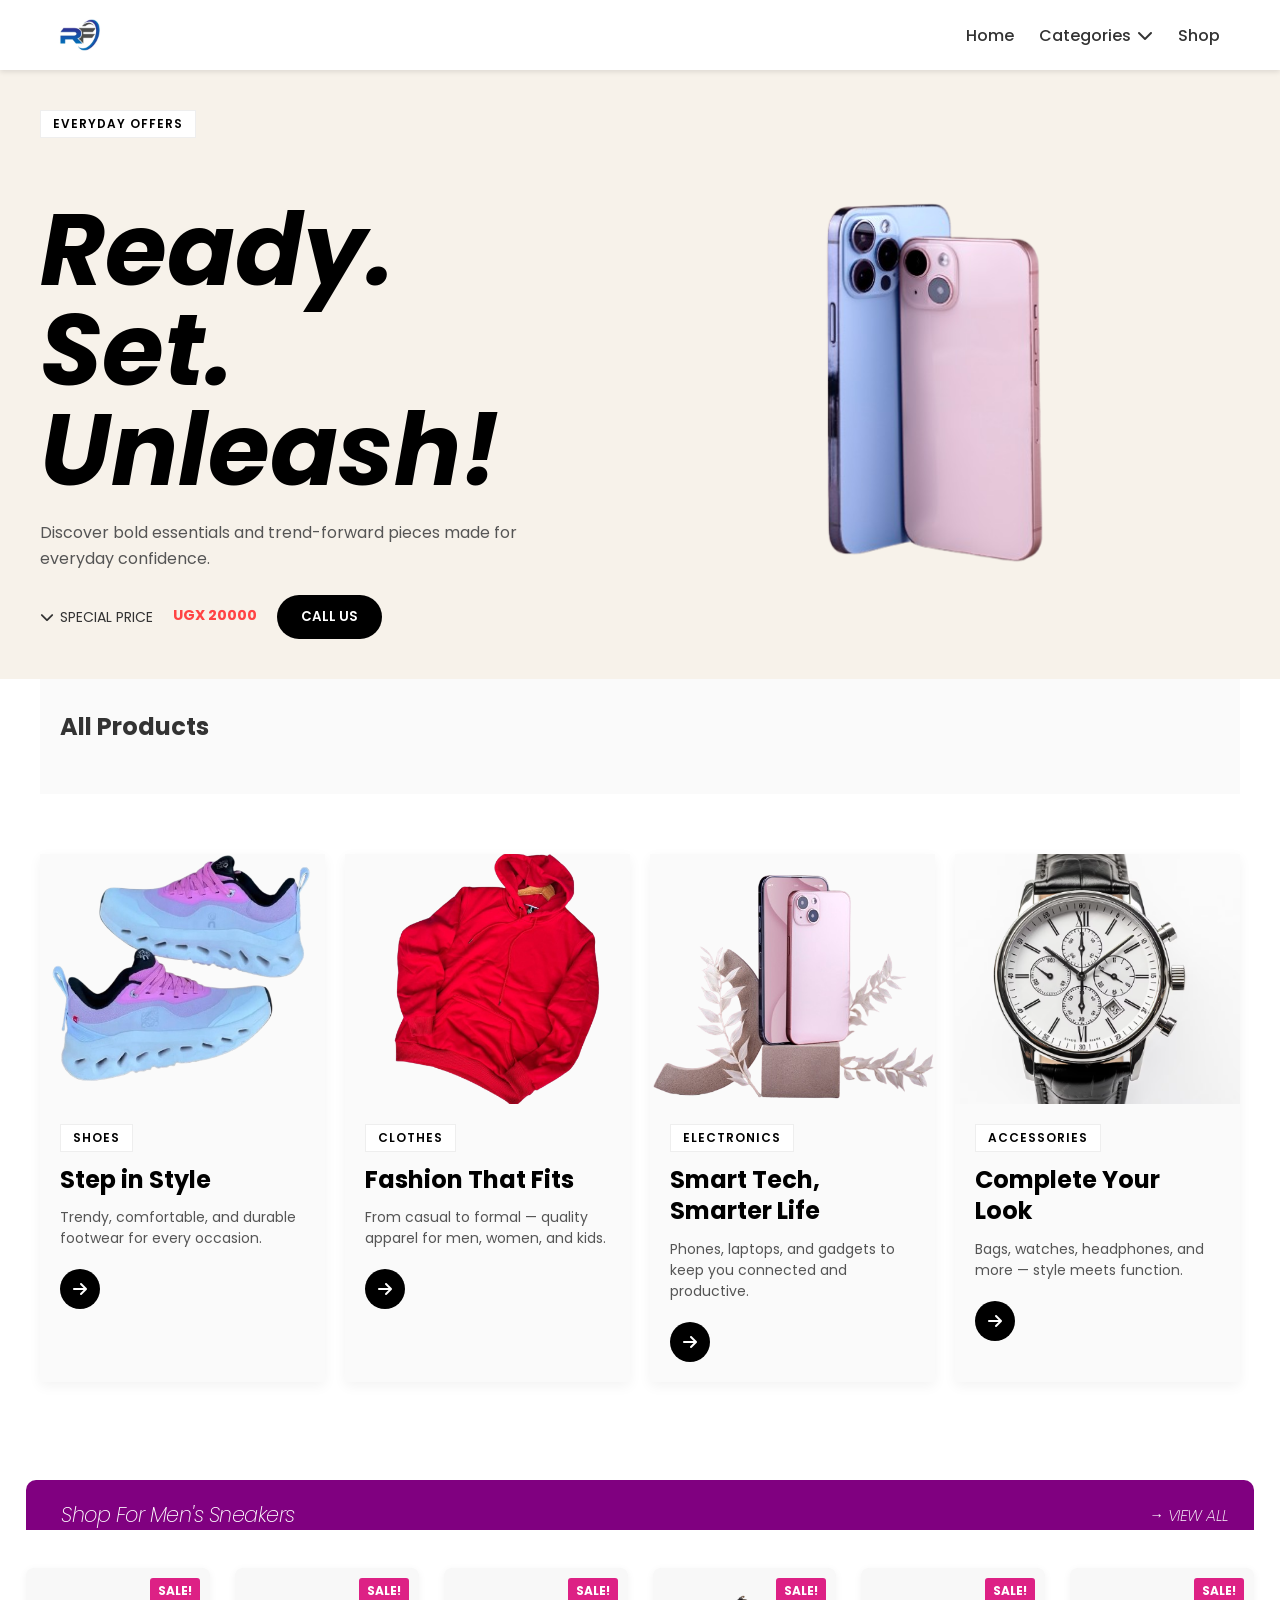
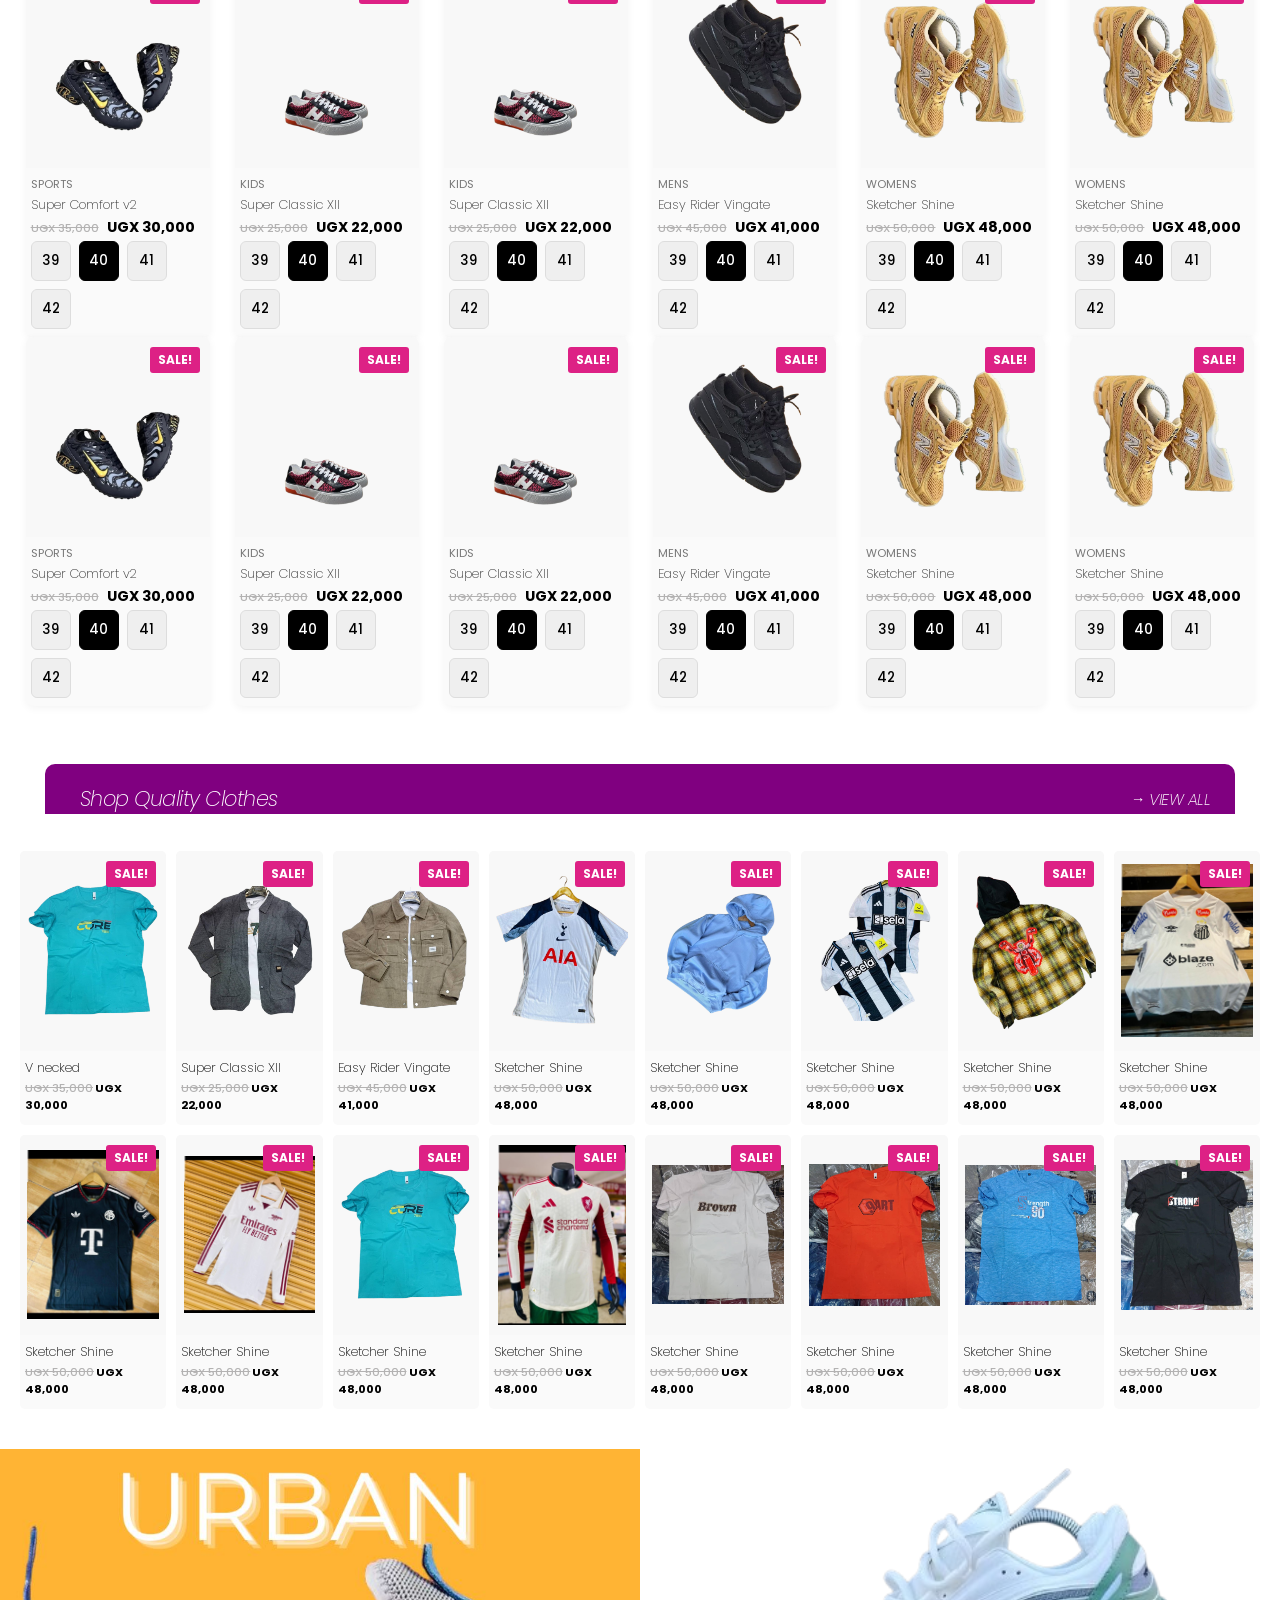
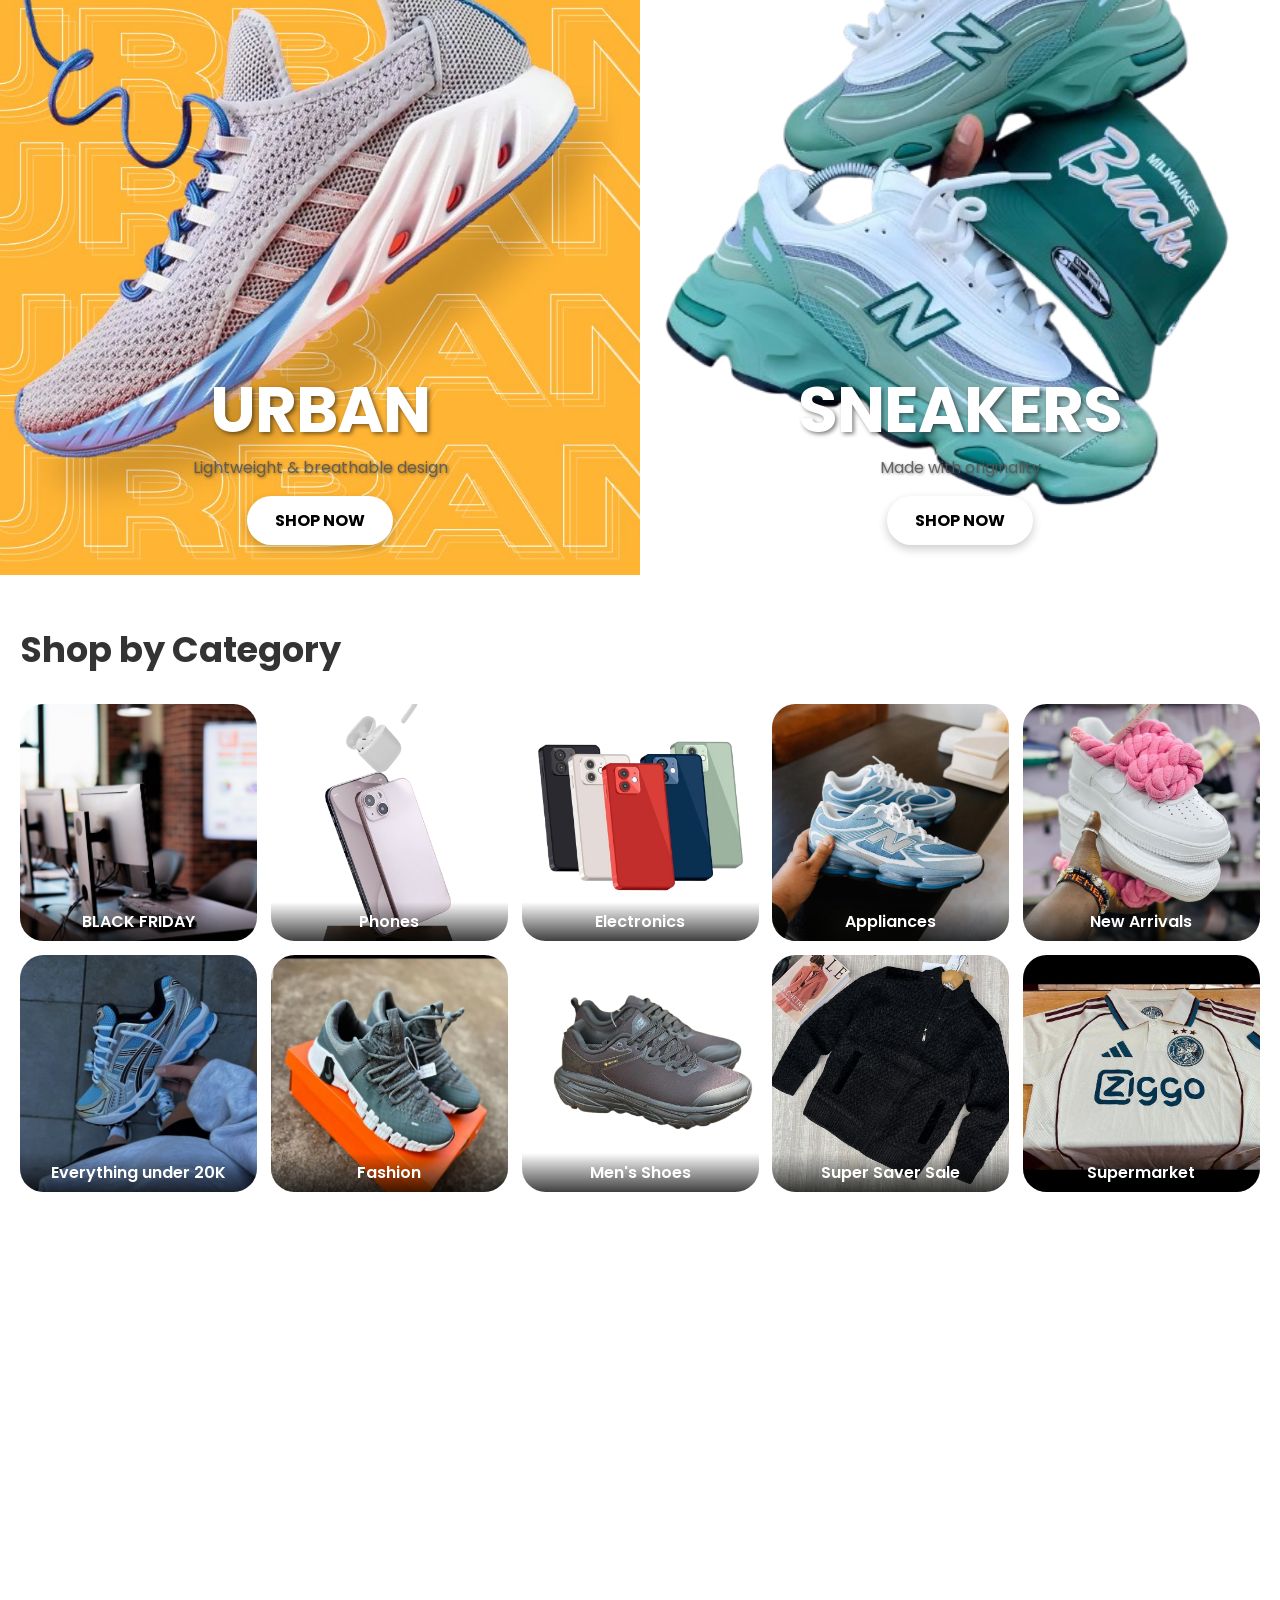
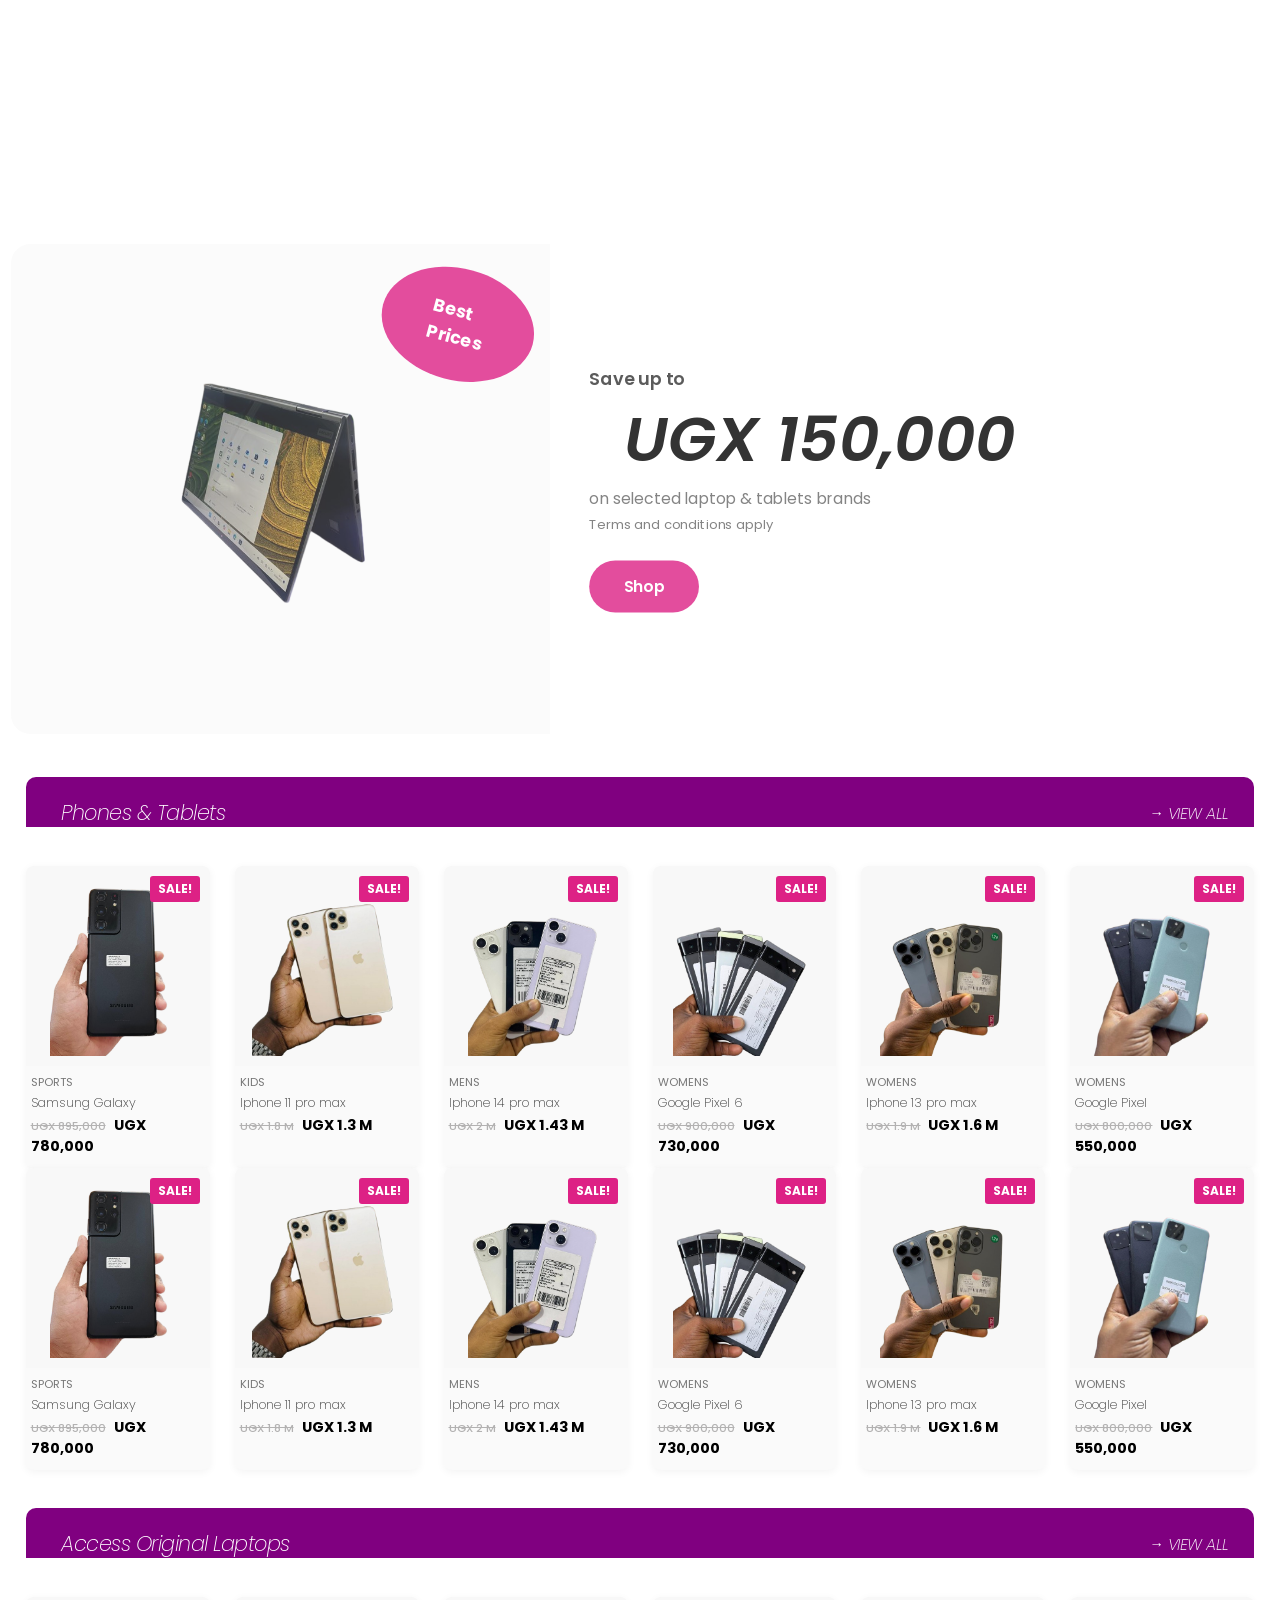
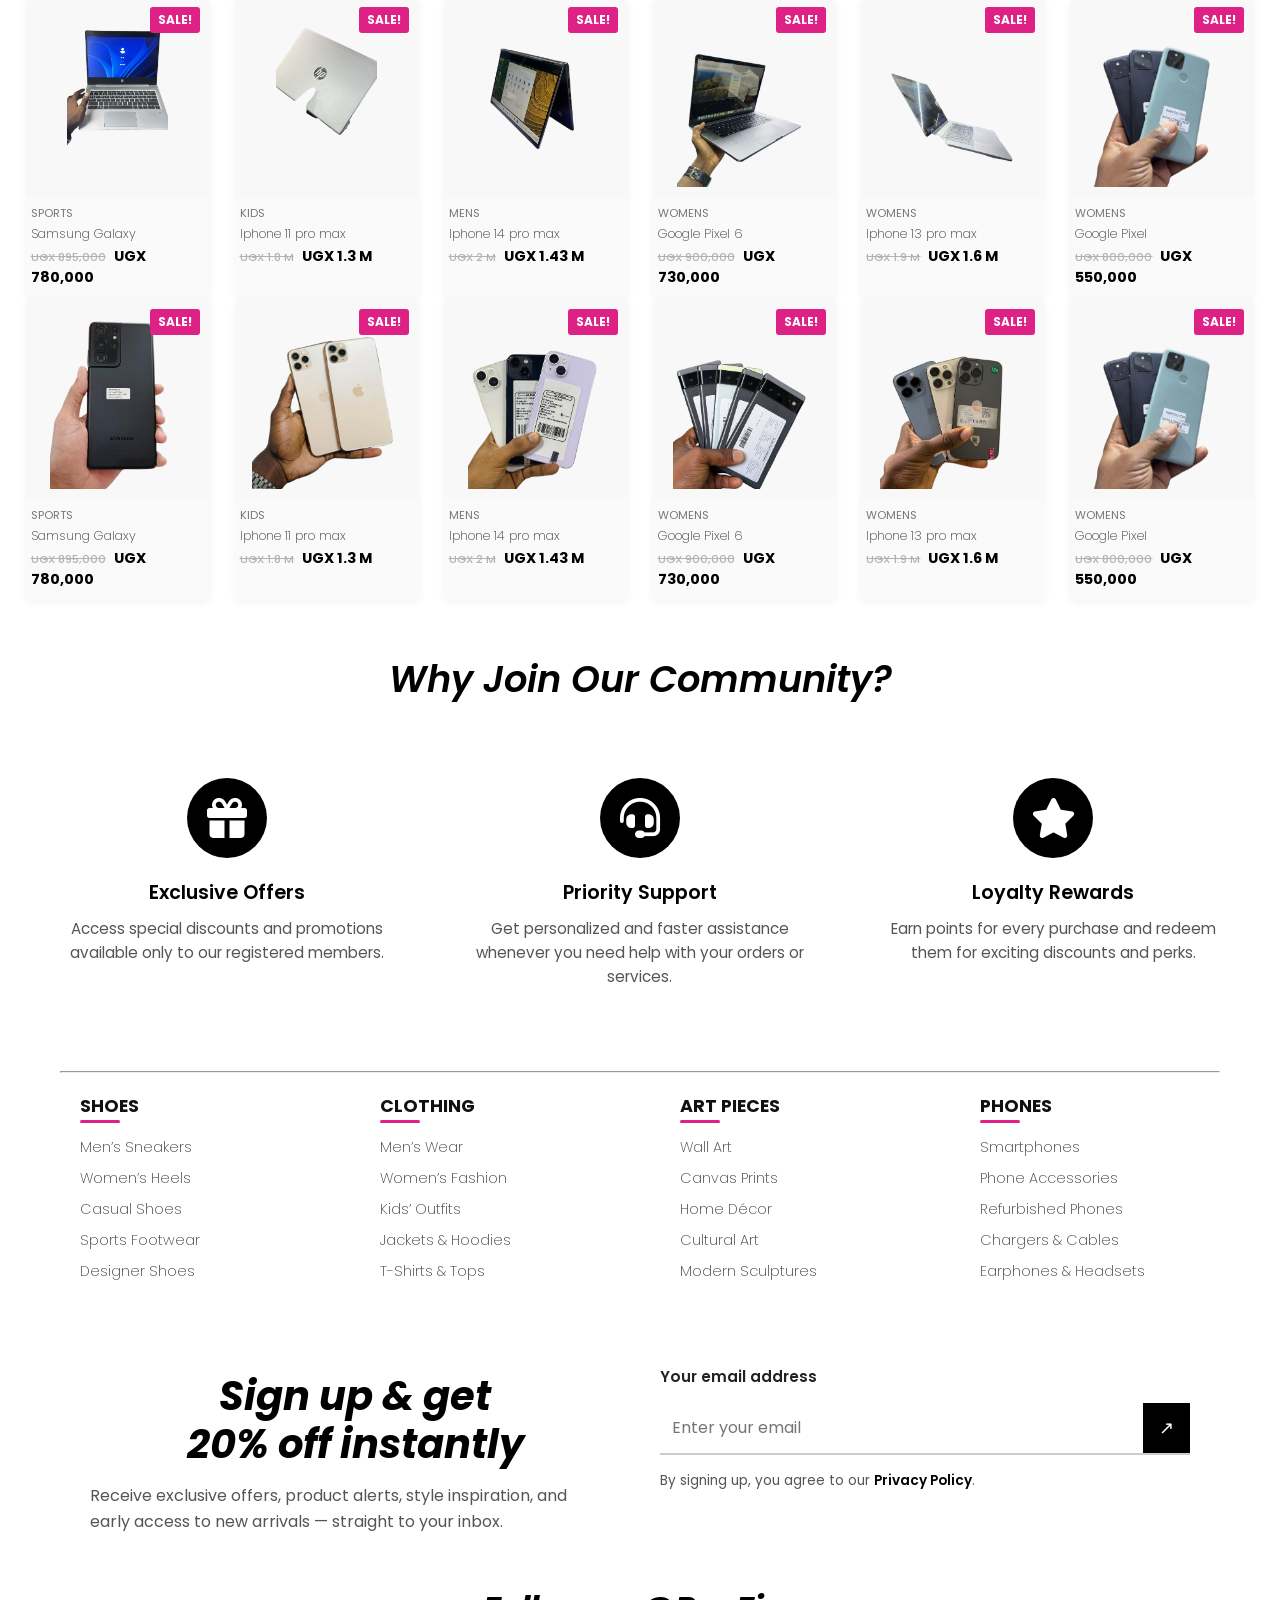
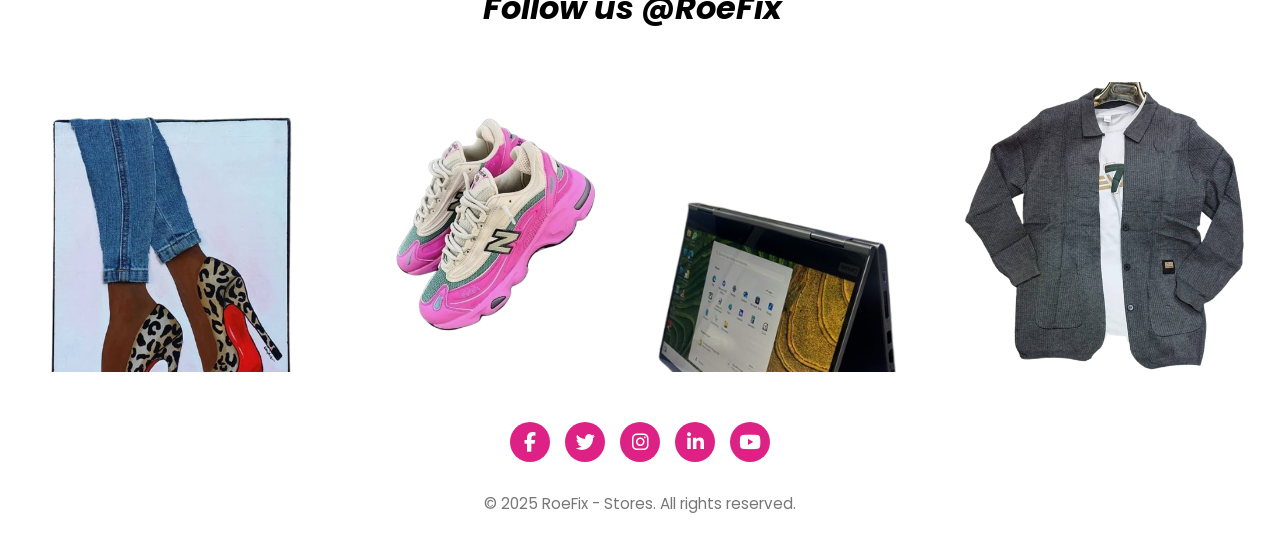
==== commit e89bbacf: "Add files via upload" ====
--- a/index.html
+++ b/index.html
@@ -3994,7 +3994,7 @@
         <img src="Images/LadiesPinkShoe.png" alt="Heels">
       </div>
       <div class="social-gallery-item">
-        <img src="Images/cheked-shirt1.png" alt="Sports Shoes">
+        <img src="Images/hp-pc3.png" alt="Sports Shoes">
       </div>
       <div class="social-gallery-item">
         <img src="Images/cool-man.png" alt="Fashion Outfit">
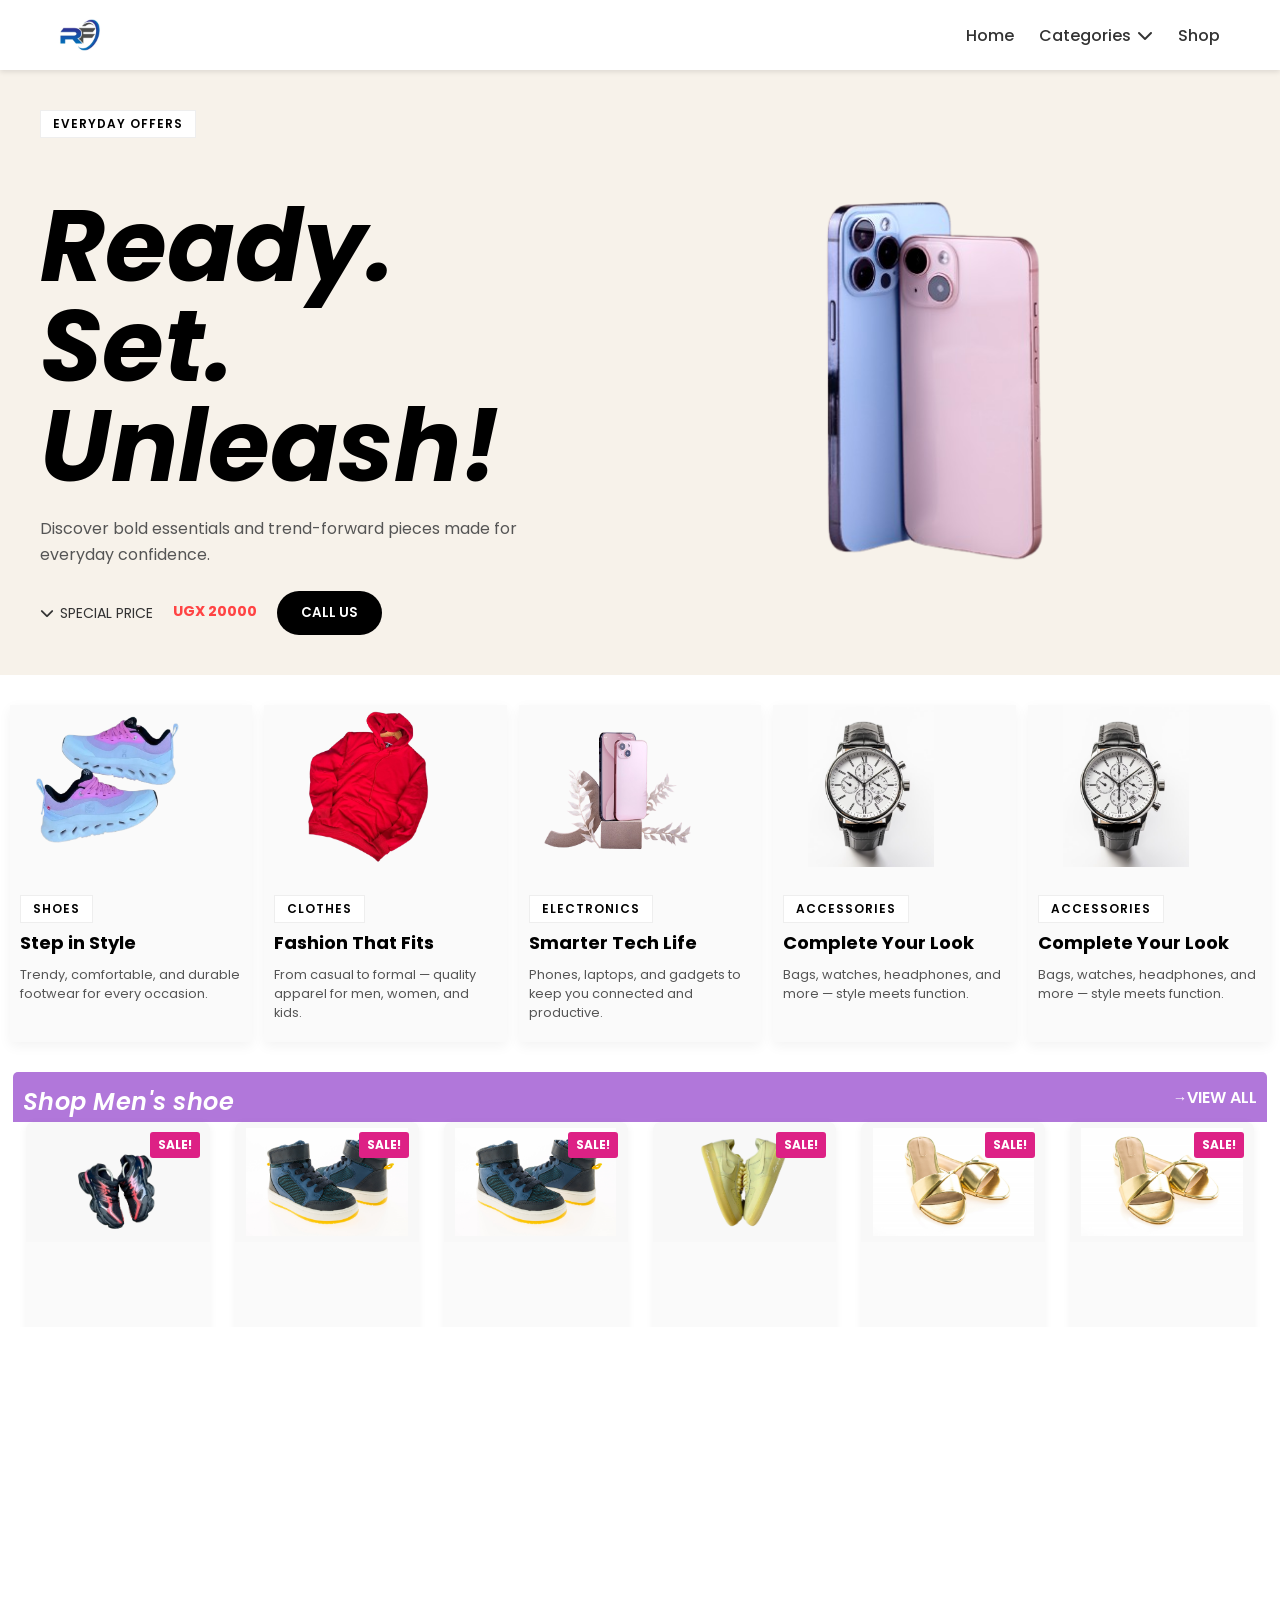
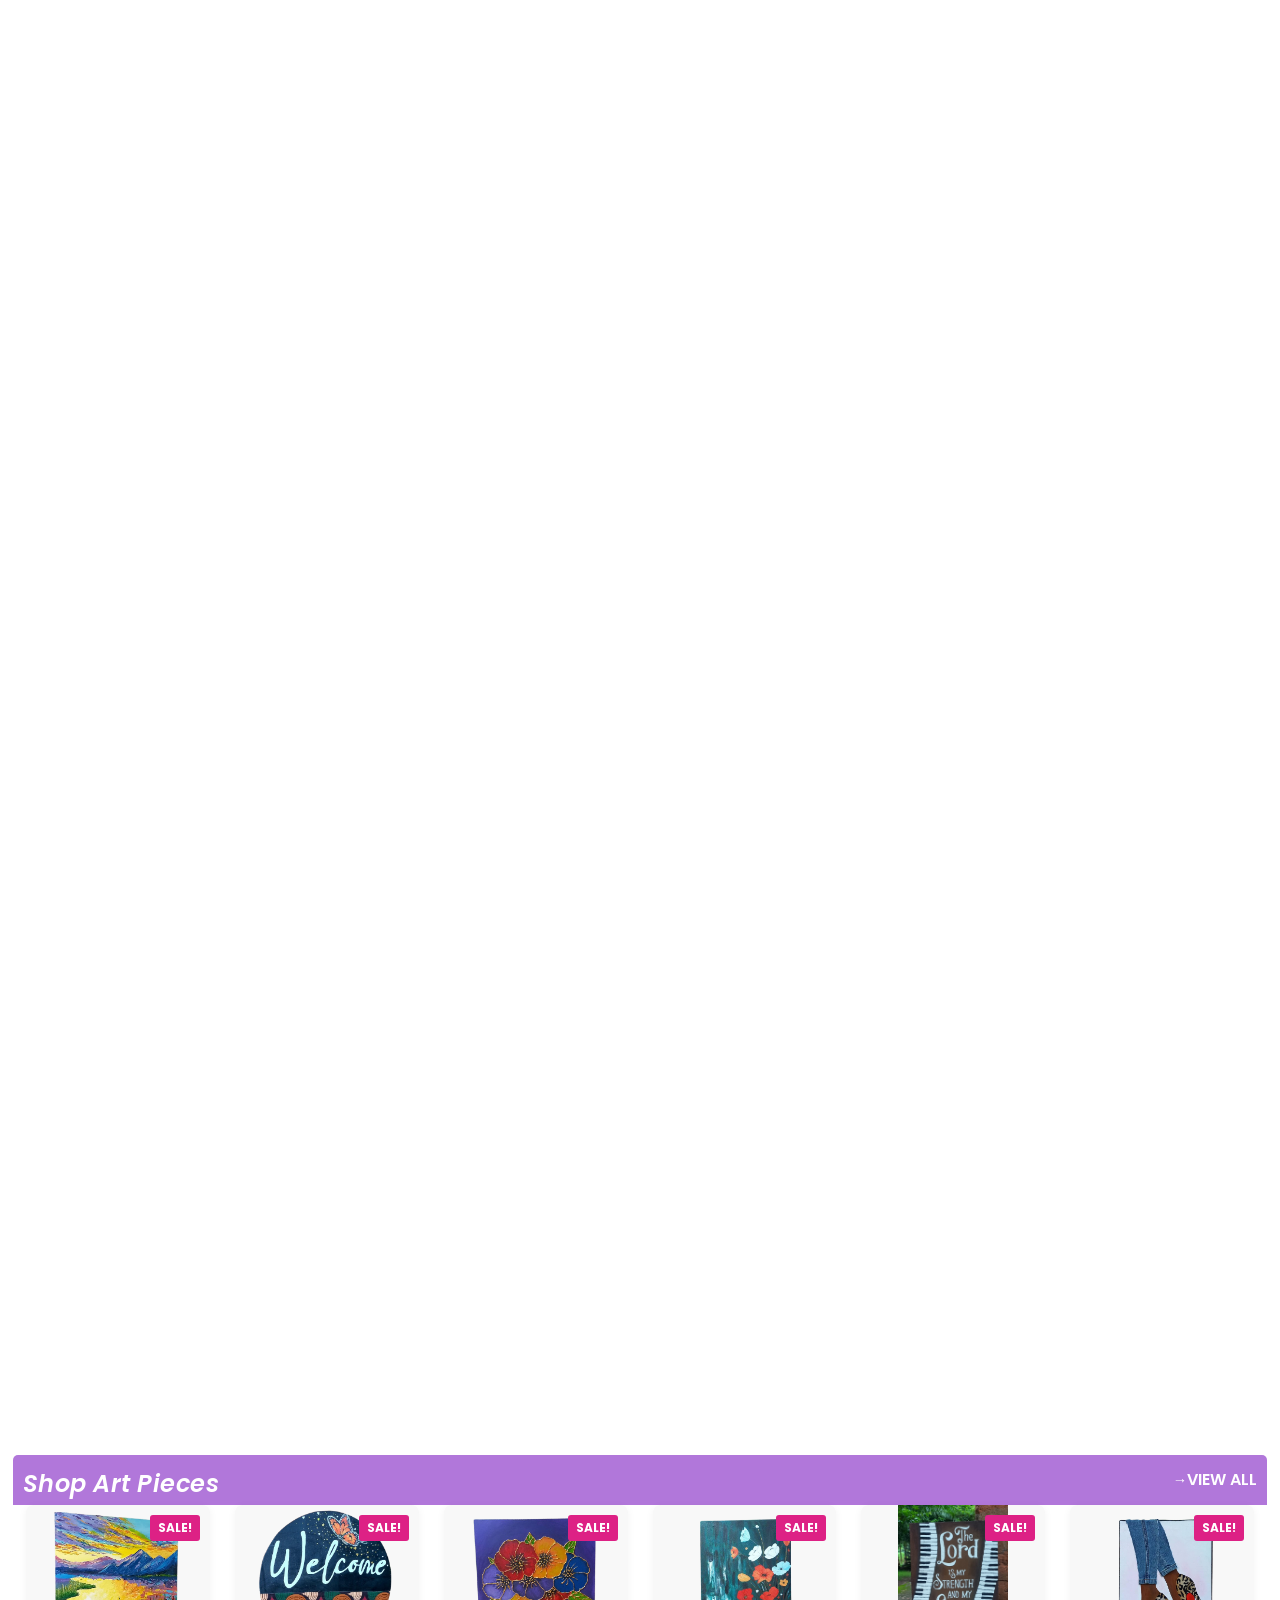
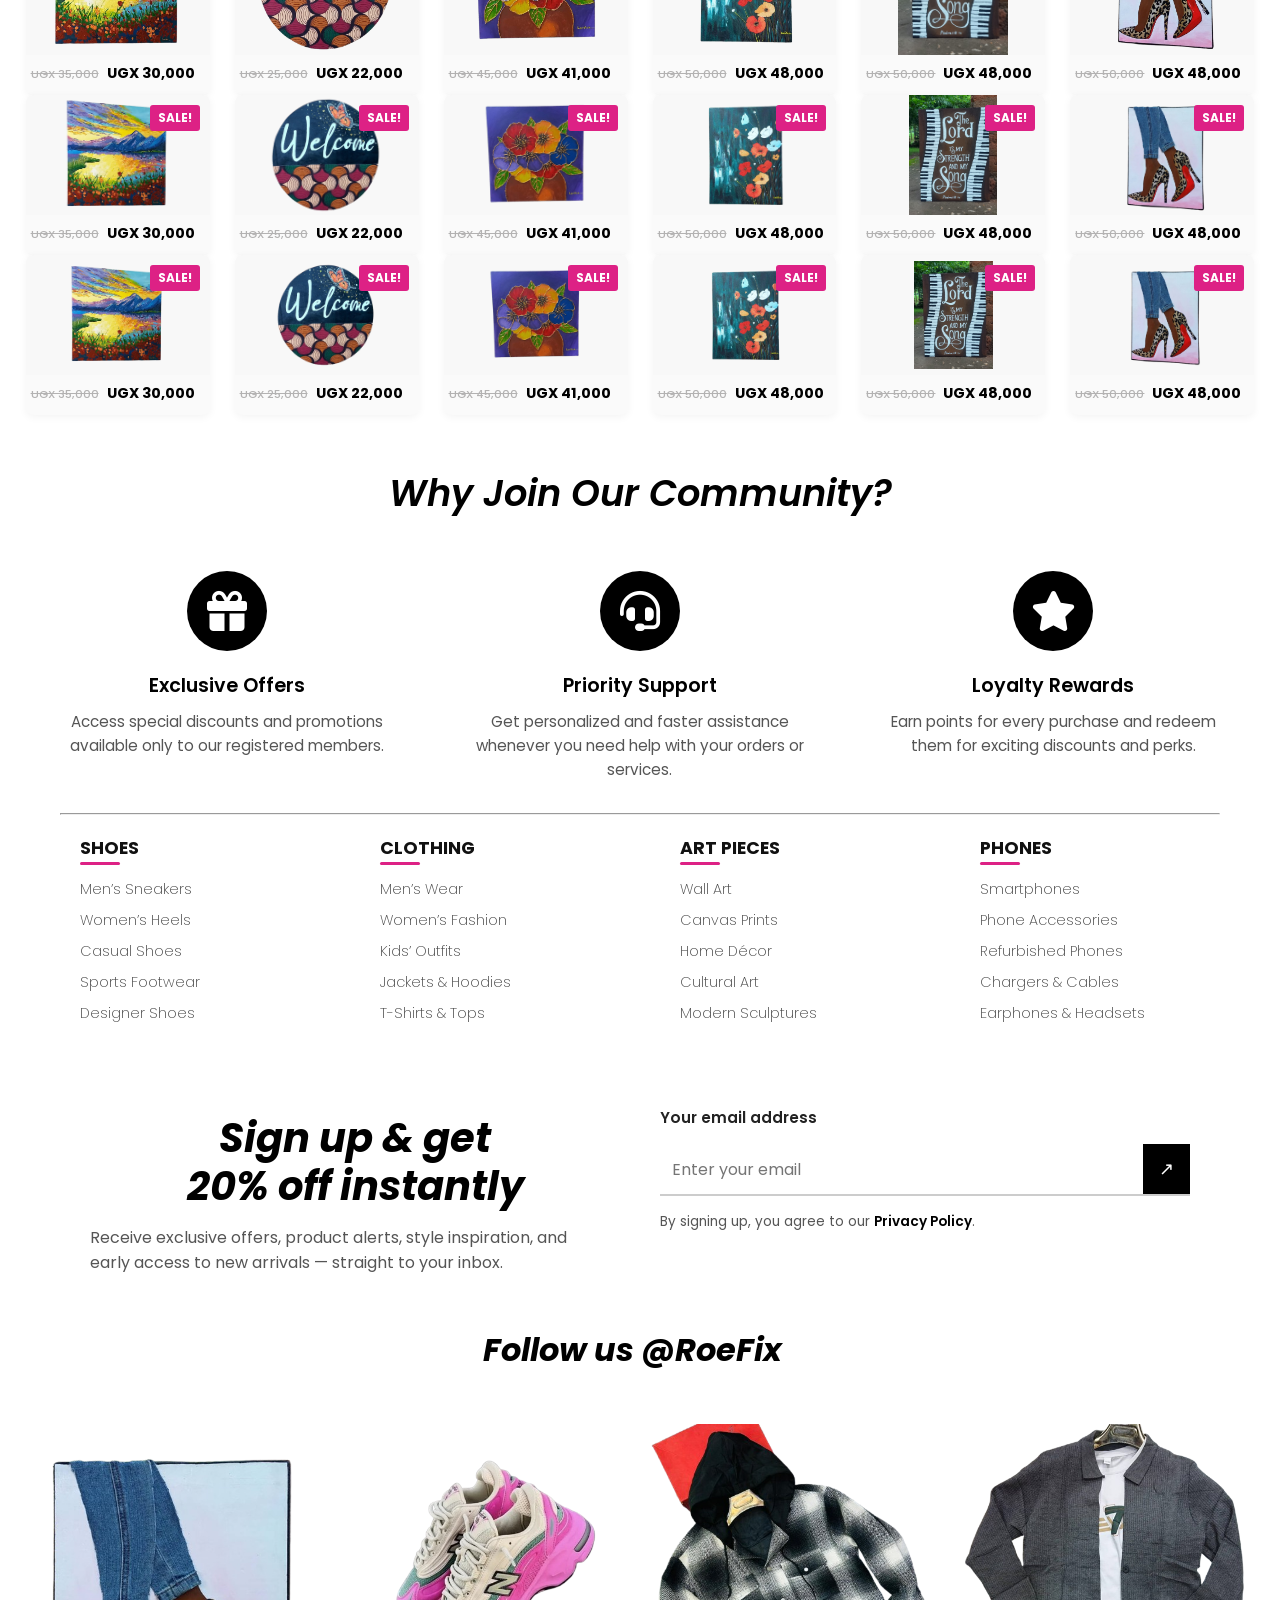
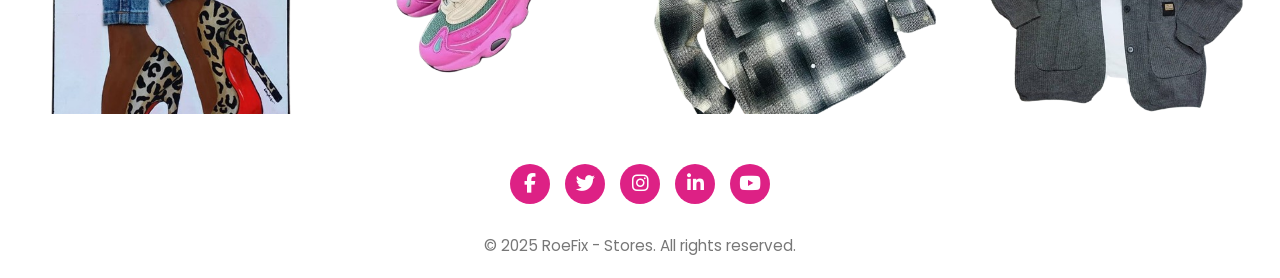
==== commit 045a4b4a: "Add files via upload" ====
--- a/index.html
+++ b/index.html
@@ -1,6 +1,5 @@
 <!DOCTYPE html>
 <html lang="en">
-
 <head>
     <meta charset="UTF-8" />
     <meta name="viewport" content="width=device-width, initial-scale=1.0" />
@@ -21,6 +20,7 @@
             font-family: 'Poppins', sans-serif;
             text-decoration: none;
         }
+        
         a{
             color: black;
         }
@@ -368,21 +368,19 @@
 
 .category-cards-section {
         background: #fff;
-        padding: 60px 20px;
-        position: relative;
+        padding: 30px 10px;
+        position: relative
     }
 
     .cards-container {
-        max-width: 1200px;
         margin: 0 auto;
         display: grid;
-        grid-template-columns: repeat(4, 1fr);
-        gap: 20px;
+        grid-template-columns: repeat(5, 1fr);
+        gap: 12px;
     }
 
     .category-card {
         background: #fafafa;
-       
         overflow: hidden;
         box-shadow: 0 4px 12px rgba(0, 0, 0, 0.05);
         transition: transform 0.3s ease, box-shadow 0.3s ease;
@@ -397,15 +395,15 @@
     }
 
     .card-image {
-        width: 100%;
-        height: 250px;
+        width: 90%;
+        height: 180px;
         overflow: hidden;
     }
 
     .card-image img {
-        width: 100%;
-        height: 100%;
-        object-fit: cover;
+        width: 90%;
+        height: 90%;
+        object-fit: contain;
         transition: transform 0.5s ease;
     }
 
@@ -414,7 +412,7 @@
     }
 
     .card-content {
-        padding: 20px;
+        padding: 10px;
     }
 
     .tag {
@@ -425,48 +423,26 @@
         font-weight: 600;
         letter-spacing: 1px;
         text-transform: uppercase;
-        margin-bottom: 12px;
+        margin-bottom: 8px;
         border: 1px solid #eee;
     }
 
     .category-card h3 {
-        font-size: 24px;
+        font-size: 18px;
         font-weight: 700;
         color: #000;
-        margin: 0 0 12px 0;
+        margin: 0 0 10px 0;
         line-height: 1.3;
     }
 
     .category-card p {
-        font-size: 14px;
+        font-size: .8rem;
         color: #555;
-        margin-bottom: 20px;
+        margin-bottom: 10px;
         line-height: 1.5;
     }
 
-    .learn-more {
-        display: inline-flex;
-        align-items: center;
-        justify-content: center;
-        width: 40px;
-        height: 40px;
-        background: #000;
-        color: white;
-        border-radius: 50%;
-        text-decoration: none;
-        transition: all 0.3s;
-    }
-
-    .learn-more:hover {
-        background: #333;
-        transform: scale(1.1);
-    }
-
-    .learn-more i {
-        font-size: 16px;
-    }
-
-
+   
 
 
 
@@ -493,6 +469,37 @@
         .category-card p {
             font-size: 13px;
         }
+
+        .section-header {
+            display: flex;
+            justify-content: space-between;
+            align-items: center;
+            background-color: #B177DA;
+            height: 50px;
+            margin: 0 auto;
+            padding-right: 10px;
+            width: 100%;
+            
+        }
+
+        .section-header h1 {
+            color: #fff;
+            font-size: 1.1rem;
+            margin-left: 10px;
+            letter-spacing: 0.5px;
+            padding-bottom: 12px;
+            
+        }
+
+        .view-all {
+            position: relative;
+            margin-left: 10px;
+            font-weight: 200;
+            text-decoration: none;
+            color: #fff;
+            font-size: 1rem;
+            
+        }
     }
 
     @media (max-width: 480px) {
@@ -563,6 +570,36 @@
        display: grid;
        grid-template-columns: repeat(1,1fr);
     }
+     .section-header {
+            display: flex;
+            justify-content: space-between;
+            align-items: center;
+            background-color: #B177DA;
+            height: 55px;
+            margin: 0 auto;
+            padding-right: 10px;
+            width: 100%;
+            padding-bottom: 20px;
+            
+        }
+
+        .section-header h1 {
+            color: #fff;
+            font-size: 1rem;
+            margin-left: 10px;
+            letter-spacing: 0.5px;
+            padding-bottom: 10px;
+            
+        }
+
+        .view-all {
+            position: relative;
+            margin-left: 10px;
+            font-weight: 200;
+            text-decoration: none;
+            color: #fff;
+            
+        }
 }
 
     /*FEATURED PRODUCTS*/
@@ -583,24 +620,30 @@
             display: flex;
             justify-content: space-between;
             align-items: center;
-            margin-bottom: 30px;
+            background-color: #B177DA;
+            height: 50px;
+            margin: 0 auto;
+            padding-right: 10px;
+            width: 98%;
+            border-radius: 5px 5px 0 0;
         }
 
         .section-header h1 {
-            font-size: 4rem;
-            font-weight: bold;
-            font-style: italic;
+            color: #fff;
+            font-size: 1.5rem;
             margin-left: 10px;
-            letter-spacing: -0.5px;
+            letter-spacing: 0.5px;
+            padding-bottom: 12px;
+            
         }
 
         .view-all {
+            position: relative;
+            margin-left: 10px;
             font-weight: 600;
             text-decoration: none;
-            color: #000;
-            display: flex;
-            align-items: center;
-            gap: 5px;
+            color: #fff;
+            
         }
 
         .view-all:hover {
@@ -622,14 +665,13 @@
 
         .product-card {
             background: #fafafa;
-            border-radius: 8px;
             overflow: hidden;
-            transition: all 0.3s ease;
+            transition: all 0.1s ease;
             position: relative;
         }
 
         .product-card:hover {
-            transform: translateY(-5px) scale(1.02);
+            
             box-shadow: 0 10px 25px rgba(0, 0, 0, 0.1);
         }
 
@@ -650,7 +692,7 @@
         /* ===== SHOE IMAGE CONTAINER ===== */
         .shoe-image-container {
             width: 100%;
-            height: 200px;
+            height: 120px;
             display: flex;
             align-items: center;
             justify-content: center;
@@ -713,8 +755,8 @@
         }
 
         .size-btn {
-            width: 40px;
-            height: 40px;
+            width: 35px;
+            height: 35px;
             border: 1px solid #ddd;
             border-radius: 6px;
             display: flex;
@@ -747,13 +789,47 @@
             }
 
             .shoe-image-container {
-                height: 200px;
+                height: 120px;
             }
+            .section-header {
+            display: flex;
+            justify-content: space-between;
+            align-items: center;
+            background-color: #B177DA;
+            height: 40px;
+            margin: 0 auto;
+            padding-right: 10px;
+            width: 98%;
+            border-radius: 5px 5px 0 0;
+        }
+
+        .section-header h1 {
+            color: #fff;
+            font-size: 1.2rem;
+            margin-left: 10px;
+            letter-spacing: 0.5px;
+            padding-bottom: 10px;
+            
+        }
+
+        .view-all {
+            padding-top: 5px;
+            font-size: .7rem;
+            margin-left: 10px;
+            font-weight: 200;
+            text-decoration: none;
+            color: #fff;
+            
+        }
+        .view-all::before {
+            content: "→";
+            font-size: 0.5rem;
+        }
         }
 
         @media (max-width: 480px) {
             .section-header h1 {
-                font-size: 1.8rem;
+                font-size: 1rem;
             }
 
             .product-grid {
@@ -784,6 +860,41 @@
             font-size: 0.6rem;
             margin-right: 5px;
             font-weight: 500;
+        }
+
+        .section-header {
+            display: flex;
+            justify-content: space-between;
+            align-items: center;
+            background-color: #B177DA;
+            height: 40px;
+            margin: 0 auto;
+            padding-right: 10px;
+            width: 98%;
+            border-radius: 5px 5px 0 0;
+        }
+
+        .section-header h1 {
+            color: #fff;
+            font-size: 1.2rem;
+            margin-left: 10px;
+            letter-spacing: 0.5px;
+            padding-bottom: 5px;
+            
+        }
+
+        .view-all {
+            padding-top: 10px;
+            font-size: .7rem;
+            margin-left: 10px;
+            font-weight: 200;
+            text-decoration: none;
+            color: #fff;
+            
+        }
+        .view-all::before {
+            content: "→";
+            font-size: 0.5rem;
         }
         }
 
@@ -1099,7 +1210,7 @@
 /*FEATURED CLOTHES*/
     /* ===== FEATURED CLOTHES SECTION — SCOPED STYLES ===== */
     .fc-section {
-      padding: 20px 20px;
+      padding: 20px 5px;
       opacity: 0;
       /* Start hidden */
       transform: translateY(30px);
@@ -1169,7 +1280,7 @@
     /* ===== IMAGE CONTAINER ===== */
     .fc-image-container {
       width: 100%;
-      height: 200px;
+      height: 150px;
       display: flex;
       align-items: center;
       justify-content: center;
@@ -1236,7 +1347,7 @@
       }
 
       .fc-image-container {
-        height: 180px;
+        height: 150px;
       }
     }
 
@@ -1462,9 +1573,9 @@
       gap: 40px;
       width: 100%;
       max-width: 1200px;
-   margin-top: 2%;
-   margin-bottom: 10%;
-   margin: 4% auto;
+        margin-top: 2%;
+        margin-bottom: 10%;
+        margin: 0 auto;
       
     }
 
@@ -1938,274 +2049,11 @@
             }
         }
 
-/*laptops*/
- .promo-section {
-    display: flex;
-    flex-wrap: wrap;
-    background: #fff;
-    border-radius: 20px;
-    overflow: hidden;
-    max-width: 1100px;
-    width: 100%;
-   
-    transition: all 0.4s ease;
- }
-
-  .promo-left {
-    flex: 1 1 50%;
-    position: relative;
-    background: #fafafa;
-    display: flex;
-    justify-content: center;
-    align-items: center;
-    padding: 30px;
-    height: 500px;
-     padding: 60px 40px;
-  }
-
-  .promo-left img {
-    max-width: 100%;
-    border-radius: 12px;
-    height: 400px;
-    transition: transform 0.8s ease;
-  }
-
-  .promo-left img:hover {
-    transform: scale(1.05);
-  }
-
-  .best-badge {
-    position: absolute;
-    top: 20px;
-    right: 20px;
-   
-    background: rgb(221, 33, 133);
-    color: white;
-    font-size: 14px;
-    padding: 10px 25px;
-    font-weight: bold;
-    padding: 12px 18px;
-    border-radius: 50%;
-    transform: rotate(15deg);
-    z-index: 2;
-  }
-
-  .promo-right {
-    flex: 1 1 50%;
-    background: #fff;
-    padding: 60px 40px;
-    display: flex;
-    flex-direction: column;
-    justify-content: center;
-    animation: fadeIn 1.5s ease;
-  }
-
-  .promo-right h2 {
-    font-size: 18px;
-    color: #333;
-    font-weight: 600;
-  }
-
-  .promo-right h1 {
-    font-size: 64px;
-    color: #000;
-    margin: 10px 0;
-    line-height: 1.2;
-  }
-
-  .promo-right p {
-    color: #666;
-    font-size: 16px;
-    margin-bottom: 25px;
-  }
-
-  .promo-right .btn-shop {
-    background:  rgb(221, 33, 133);
-    color: white;
-    border: none;
-    border-radius: 30px;
-    padding: 14px 35px;
-    font-size: 16px;
-    font-weight: 600;
-    cursor: pointer;
-    transition: all 0.3s ease;
-    width: fit-content;
-  }
-
-  .promo-right .btn-shop:hover {
-    transform: scale(1.05);
-    box-shadow: 0 6px 20px rgba(123, 44, 191, 0.3);
-  }
-
-  /* Animations */
-  @keyframes fadeIn {
-    from {opacity: 0; transform: translateY(20px);}
-    to {opacity: 1; transform: translateY(0);}
-  }
-
-  /* Responsive Design */
-  @media (max-width: 900px) {
-    .promo-section {
-      flex-direction: column;
-      text-align: center;
-    }
-
-    .promo-right {
-      padding: 40px 25px;
-      align-items: center;
-    }
-
-    .promo-right h1 {
-      font-size: 48px;
-    }
-
-    .promo-left {
-      padding: 20px;
-    }
-
-    .best-badge {
-      top: 15px;
-      right: 15px;
-    }
-  }
-
-  @media (max-width: 600px) {
-    .promo-section {
-      margin: 15px;
-    }
- .promo-left {
-    flex: 1 1 50%;
-    position: relative;
-    background: #fafafa;
-    display: flex;
-    justify-content: center;
-    align-items: center;
-    padding: 30px;
-    height: 300px;
-  }
-  .promo-left img {
-    max-width: 100%;
-    border-radius: 12px;
-    height: 300px;
-    transition: transform 0.8s ease;
-  }
-
-    .promo-right h1 {
-      font-size: 38px;
-    }
-
-    .promo-right h2 {
-      font-size: 16px;
-    }
-
-    .promo-right .btn-shop {
-      font-size: 14px;
-      padding: 10px 25px;
-    }
-
-    .best-badge {
-      font-size: 18px;
-      padding: 30px 50px;
-      top: 25px;
-      right: 15px;
-    }
-  }
-  @media (min-width:1024px) {
-     .best-badge {
-      font-size: 18px;
-      padding: 30px 50px;
-      top: 25px;
-      right: 15px;
-    }
-  }
-  @media (max-width:480px) {
-    .promo-left {
-    flex: 1 1 50%;
-    position: relative;
-    background: #fafafa;
-    display: flex;
-    justify-content: center;
-    align-items: center;
-    padding: 30px;
-    height: 250px;
-  }
-    .promo-right h1 {
-      font-size: 28px;
-    }
-
-    .promo-right h2 {
-      font-size: 14px;
-    }
-
-    .promo-right .btn-shop {
-      font-size: 12px;
-      padding: 8px 20px;
-    }
-
-    .best-badge {
-      font-size: 16px;
-      padding: 20px 40px;
-      top: 15px;
-      right: 10px;
-    }
-    .promo-left img {
-    max-width: 80%;
-    border-radius: 12px;
-    height: 200px;
-    transition: transform 0.8s ease;
-  }
-    
-  }
-
-
-  /*background section*/
-  .section-header{
-    background: purple;
-    background-color: purple;
-     height: 50px; padding: 1% 2%;
-    margin: 3% 2%;
-    border-radius: 10px 10px 0 0;
-  }
-   #para{
-    font-size: 1.3rem; 
-    font-weight: 200;
-    color: white;
-  }
- #view{
-font-size: 1rem;
-color: white;
-  }
-
-  @media (max-width:480px) {
-    .section-header{
-    background: purple;
-    background-color: purple;
-     height: 50px;
-     padding: 1% 1%;
-    margin: 1% 2%;
-    border-radius: 10px 10px 0 0;
-    display: flex;
-    align-items: center;
-    justify-content: center;
-    overflow: hidden;
-   
-  }
-
-   #view{
-font-size: 0.8rem;
-margin-top: 2%;
-  }
-  #para{
-    font-size: 1rem; 
-    font-weight: 100;
-    color: white;
-  }
-  }
-
-  #art-piece{
-padding: 0;
-margin: 0;
-  }
+
+
+
+
+
     </style>
 </head>
 
@@ -2267,18 +2115,20 @@
                 <button class="close-btn" id="close-menu">×</button>
             </div>
             <ul class="mobile-menu-list">
-                <li class="mobile-menu-item"><a href="index.html"><i class="fas fa-home"></i> Home</a></li>
+                <li class="mobile-menu-item"><a href="index.html">Home</a></li>
                 <li class="mobile-menu-item" id="mobile-categories">
-                    <span><i class="fas fa-th"></i> Categories</span>
+                    <span> Categories</span>
                     <i class="fas fa-chevron-right"></i>
                 </li>
                 <div class="sub-menu" id="sub-menu">
-                    <div class="sub-menu-item" data-category="clothes">Clothes</div>
-                    <div class="sub-menu-item" data-category="shoes">Shoes</div>
-                    <div class="sub-menu-item" data-category="bags">Bags</div>
-                    <div class="sub-menu-item" data-category="accessories">Accessories</div>
-                </div>
-                <li class="mobile-menu-item"><a href="shop.html"><i class="fas fa-store"></i>Shop</a></li>
+                    <div class="sub-menu-item" data-category="clothes"><a href="shop.html#fc-section" target="_blank">Clothes</a></div>
+                    <div class="sub-menu-item" data-category="shoes"><a href="shop.html#featured-products" target="_blank">Shoes</a></div>
+                    <div class="sub-menu-item" data-category="bags"><a href="shop.html#artwork-section" target="_blank">Art&Craft</a></div>
+                    <div class="sub-menu-item" data-category="bags"><a href="shop.html#phone-offers-section" target="_blank">Phones</a></div>
+                    <div class="sub-menu-item" data-category="bags"><a href="shop.html#Art-pieces" target="_blank">Computers</a></div>
+                    <div class="sub-menu-item" data-category="accessories"><a href="shop.html#accessories" target="_blank" rel="noopener noreferrer">Accessories</a></div>
+                </div>
+                <li class="mobile-menu-item"><a href="shop.html">Shop</a></li>
             </ul>
         </div>
     </header>
@@ -2326,14 +2176,6 @@
             </div>
         </section>
 
-<!-- PRODUCTS DISPLAY SECTION -->
-<section class="products-section" id="products-section">
-    <h2 id="category-title" style="margin-bottom: 20px; color: #333;">All Products</h2>
-    <div class="products-grid" id="products-grid">
-        <!-- Products loaded by JS -->
-    </div>
-</section>
-
 
 
 
@@ -2349,7 +2191,7 @@
                 <span class="tag">SHOES</span>
                 <h3>Step in Style</h3>
                 <p>Trendy, comfortable, and durable footwear for every occasion.</p>
-                <a href="#" class="learn-more"><i class="fas fa-arrow-right"></i></a>
+               
             </div>
         </div>
 
@@ -2362,7 +2204,7 @@
                 <span class="tag">CLOTHES</span>
                 <h3>Fashion That Fits</h3>
                 <p>From casual to formal — quality apparel for men, women, and kids.</p>
-                <a href="#" class="learn-more"><i class="fas fa-arrow-right"></i></a>
+                
             </div>
         </div>
 
@@ -2373,9 +2215,9 @@
             </div>
             <div class="card-content">
                 <span class="tag">ELECTRONICS</span>
-                <h3>Smart Tech, Smarter Life</h3>
+                <h3> Smarter Tech Life</h3>
                 <p>Phones, laptops, and gadgets to keep you connected and productive.</p>
-                <a href="#" class="learn-more"><i class="fas fa-arrow-right"></i></a>
+                
             </div>
         </div>
 
@@ -2388,7 +2230,19 @@
                 <span class="tag">ACCESSORIES</span>
                 <h3>Complete Your Look</h3>
                 <p>Bags, watches, headphones, and more — style meets function.</p>
-                <a href="#" class="learn-more"><i class="fas fa-arrow-right"></i></a>
+               
+            </div>
+        </div>
+        <!-- Card 4: Accessories (Fashion/Tech Hybrid) -->
+        <div class="category-card" data-category="accessories">
+            <div class="card-image">
+                <img src="Images/Digitalwatch.png" alt="Accessories">
+            </div>
+            <div class="card-content">
+                <span class="tag">ACCESSORIES</span>
+                <h3>Complete Your Look</h3>
+                <p>Bags, watches, headphones, and more — style meets function.</p>
+               
             </div>
         </div>
     </div>
@@ -2397,14 +2251,12 @@
 <!--FEATURE PRODUCTS-->
 
 <section class="featured-products animate-on-scroll" data-animation="slide-in-left">
-    <div class="section-header" style="">
-        <h1 id="para" >Shop For Men's Sneakers</h1>
-       
-    <h1> <a href="shop.html" class="view-all" style="font-size: 1rem; font-weight: 200; margin-top: 2%;" id="view">VIEW ALL</a></h1>   
-
+    <div class="section-header">
+            <h1 >Shop Men's shoe</h1>
+            <a href="shop.html#featured-products" class="view-all" >VIEW ALL</a>
+    </div>
+    
         
-    </div>
-
     <div class="product-grid">
         <!-- Product 1 -->
         <div class="product-card" data-product="sports">
@@ -2548,161 +2400,6 @@
     </div>
 </section>
 
-<!--other shoes-->
-<section class="featured-products animate-on-scroll" data-animation="slide-in-left">
-    
-    <div class="product-grid">
-        <!-- Product 1 -->
-        <div class="product-card" data-product="sports">
-            <div class="sale-badge">SALE!</div>
-            <div class="shoe-image-container">
-                <img src="Images/MenBlackShoe4.png" alt="Super Comfort v2" class="shoe-image" id="sports-img">
-            </div>
-            <div class="product-info">
-                <div class="category">SPORTS</div>
-                <div class="product-title">Super Comfort v2</div>
-                <div class="price">
-                    <span class="original-price">UGX 35,000</span>
-                    <span class="discounted-price">UGX 30,000</span>
-                </div>
-                <div class="size-selector">
-                    <button class="size-btn selected" data-size="39" data-img="Images/MenBlackShoe4.png">39</button>
-                    <button class="size-btn" data-size="40" data-img="Images/MenBlackShoe6.png">40</button>
-                    <button class="size-btn" data-size="41" data-img="Images/MenShoeWhite.png">41</button>
-                    <button class="size-btn" data-size="42" data-img="Images/MensWhiteShoe3.png">42</button>
-                    
-                </div>
-            </div>
-        </div>
-
-        <!-- Product 2 -->
-        <div class="product-card" data-product="kids">
-            <div class="sale-badge">SALE!</div>
-            <div class="shoe-image-container">
-                <img src="Images/KidsShoe.jpg" alt="Super Classic XII"
-                    class="shoe-image" id="kids-img">
-            </div>
-            <div class="product-info">
-                <div class="category">KIDS</div>
-                <div class="product-title">Super Classic XII</div>
-                <div class="price">
-                    <span class="original-price">UGX 25,000</span>
-                    <span class="discounted-price">UGX 22,000</span>
-                </div>
-                <div class="size-selector">
-                    <button class="size-btn selected" data-size="39"data-img="Images/LadiesShoe.png">39</button>
-                    <button class="size-btn" data-size="40"data-img="Images/LadiesShoeWithH.png">40</button>
-                    <button class="size-btn" data-size="41"data-img="Images/KidGreenShoe.png">41</button>
-                    <button class="size-btn" data-size="42"data-img="Images/WhitePinkSneakers.png">42</button>
-                </div>
-            </div>
-        </div>
-
-
-
- <!-- Product 2 -->
-        <div class="product-card" data-product="kids">
-            <div class="sale-badge">SALE!</div>
-            <div class="shoe-image-container">
-                <img src="Images/KidsShoe.jpg" alt="Super Classic XII"
-                    class="shoe-image" id="kids-img">
-            </div>
-            <div class="product-info">
-                <div class="category">KIDS</div>
-                <div class="product-title">Super Classic XII</div>
-                <div class="price">
-                    <span class="original-price">UGX 25,000</span>
-                    <span class="discounted-price">UGX 22,000</span>
-                </div>
-                <div class="size-selector">
-                    <button class="size-btn selected" data-size="39"data-img="Images/LadiesShoe.png">39</button>
-                    <button class="size-btn" data-size="40"data-img="Images/LadiesShoeWithH.png">40</button>
-                    <button class="size-btn" data-size="41"data-img="Images/KidGreenShoe.png">41</button>
-                    <button class="size-btn" data-size="42"data-img="Images/WhitePinkSneakers.png">42</button>
-                </div>
-            </div>
-        </div>
-
-        <!-- Product 3 -->
-        <div class="product-card" data-product="mens">
-            <div class="sale-badge">SALE!</div>
-            <div class="shoe-image-container">
-                <img src="Images/YellowAirForce.png" alt="Easy Rider Vingate"
-                    class="shoe-image" id="mens-img">
-            </div>
-            <div class="product-info">
-                <div class="category">MENS</div>
-                <div class="product-title">Easy Rider Vingate</div>
-                <div class="price">
-                    <span class="original-price">UGX 45,000</span>
-                    <span class="discounted-price">UGX 41,000</span>
-                </div>
-                <div class="size-selector">
-                    <button class="size-btn selected" data-size="39"data-img="Images/YellowAirForce.png">39</button>
-                    <button class="size-btn" data-size="40"data-img="Images/BlackJordan.png">40</button>
-                    <button class="size-btn" data-size="41"data-img="Images/BlueYellowMensJordan.png">41</button>
-                    <button class="size-btn" data-size="42"data-img="Images/MensWhiteShoe.png">42</button>
-                </div>
-            </div>
-        </div>
-
-        <!-- Product 4 -->
-        <div class="product-card" data-product="womens">
-            <div class="sale-badge">SALE!</div>
-            <div class="shoe-image-container">
-                <img src="Images/womenshow.jpg" alt="Sketcher Shine"
-                    class="shoe-image" id="womens-img">
-            </div>
-            <div class="product-info">
-                <div class="category">WOMENS</div>
-                <div class="product-title">Sketcher Shine</div>
-                <div class="price">
-                    <span class="original-price">UGX 50,000</span>
-                    <span class="discounted-price">UGX 48,000</span>
-                </div>
-                <div class="size-selector">
-                    <button class="size-btn selected" data-size="39"data-img="Images/womenAirForce-removebg-preview.png">39</button>
-                    <button class="size-btn" data-size="40"data-img="Images/Gray-N.png">40</button>
-                    <button class="size-btn" data-size="41"data-img="Images/GreenAirForce.png">41</button>
-                    <button class="size-btn" data-size="42"data-img="Images/WomenSHOE3-removebg-preview.png">42</button>
-                </div>
-            </div>
-        </div>
-
-        <!-- Product 5 -->
-        <div class="product-card" data-product="womens">
-            <div class="sale-badge">SALE!</div>
-            <div class="shoe-image-container">
-                <img src="Images/womenshow.jpg" alt="Sketcher Shine" class="shoe-image" id="womens-img">
-            </div>
-            <div class="product-info">
-                <div class="category">WOMENS</div>
-                <div class="product-title">Sketcher Shine</div>
-                <div class="price">
-                    <span class="original-price">UGX 50,000</span>
-                    <span class="discounted-price">UGX 48,000</span>
-                </div>
-                <div class="size-selector">
-                    <button class="size-btn selected" data-size="39"
-                        data-img="Images/womenAirForce-removebg-preview.png">39</button>
-                    <button class="size-btn" data-size="40" data-img="Images/Gray-N.png">40</button>
-                    <button class="size-btn" data-size="41" data-img="Images/GreenAirForce.png">41</button>
-                    <button class="size-btn" data-size="42" data-img="Images/WomenSHOE3-removebg-preview.png">42</button>
-                </div>
-            </div>
-        </div>
-    </div>
-</section>
-
-
-
-
-
-
-
-
-
-
 
 
 
@@ -2712,15 +2409,11 @@
 
 <!-- FEATURED CLOTHES SECTION -->
 <section class="fc-section" id="featured-clothes-section">
-   
-    <!--shop clothes-->
-      <div class="section-header" style="">
-        <h1 id="para" >Shop Quality Clothes</h1>
-       
-    <h1> <a href="shop.html" class="view-all" style="font-size: 1rem; font-weight: 200; margin-top: 2%;" id="view">VIEW ALL</a></h1>   
-
-        
+    <div class="section-header">
+        <h1>Shop Clothes</h1>
+        <a href="shop.html#featured-clothes-section" class="view-all">VIEW ALL</a>
     </div>
+
     <div class="fc-product-grid">
         <!-- Product 1 -->
         <div class="fc-product-card" data-product="sports">
@@ -2760,7 +2453,6 @@
                 <img src="Images/cool-man2.png" alt="Easy Rider Vingate" class="fc-product-image" id="fc-mens-img">
             </div>
             <div class="fc-product-info">
-                
                 <div class="fc-title">Easy Rider Vingate</div>
                 <div class="fc-price">
                     <span class="fc-original-price">UGX 45,000</span>
@@ -2829,13 +2521,10 @@
             </div>
         </div>
 
-
-<!--other cloth-->
-
-<div class="fc-product-card" data-product="womens">
+        <div class="fc-product-card" data-product="womens">
             <div class="fc-sale-badge">SALE!</div>
             <div class="fc-image-container">
-                <img src="Images/cool-jersey (1).jpg" alt="Sketcher Shine" class="fc-product-image" id="fc-womens-img4">
+                <img src="Images/cheked-shirt1.png" alt="Sketcher Shine" class="fc-product-image" id="fc-womens-img5">
             </div>
             <div class="fc-product-info">
                 
@@ -2846,171 +2535,8 @@
                 </div>
             </div>
         </div>
-
-
-        <div class="fc-product-card" data-product="womens">
-            <div class="fc-sale-badge">SALE!</div>
-            <div class="fc-image-container">
-                <img src="Images/cool-jersey (2).jpg" alt="Sketcher Shine" class="fc-product-image" id="fc-womens-img4">
-            </div>
-            <div class="fc-product-info">
-                
-                <div class="fc-title">Sketcher Shine</div>
-                <div class="fc-price">
-                    <span class="fc-original-price">UGX 50,000</span>
-                    <span class="fc-discounted-price">UGX 48,000</span>
-                </div>
-            </div>
-        </div>
-
-
-        <div class="fc-product-card" data-product="womens">
-            <div class="fc-sale-badge">SALE!</div>
-            <div class="fc-image-container">
-                <img src="Images/cool-jersey (4).jpg" alt="Sketcher Shine" class="fc-product-image" id="fc-womens-img4">
-            </div>
-            <div class="fc-product-info">
-                
-                <div class="fc-title">Sketcher Shine</div>
-                <div class="fc-price">
-                    <span class="fc-original-price">UGX 50,000</span>
-                    <span class="fc-discounted-price">UGX 48,000</span>
-                </div>
-            </div>
-        </div>
-
-
-        <div class="fc-product-card" data-product="womens">
-            <div class="fc-sale-badge">SALE!</div>
-            <div class="fc-image-container">
-                <img src="Images/BlueT-Shirt.png" alt="Sketcher Shine" class="fc-product-image" id="fc-womens-img4">
-            </div>
-            <div class="fc-product-info">
-                
-                <div class="fc-title">Sketcher Shine</div>
-                <div class="fc-price">
-                    <span class="fc-original-price">UGX 50,000</span>
-                    <span class="fc-discounted-price">UGX 48,000</span>
-                </div>
-            </div>
-        </div>
-
-        <div class="fc-product-card" data-product="womens">
-            <div class="fc-sale-badge">SALE!</div>
-            <div class="fc-image-container">
-                <img src="Images/cool-jersey (8).jpg" alt="Sketcher Shine" class="fc-product-image" id="fc-womens-img4">
-            </div>
-            <div class="fc-product-info">
-                
-                <div class="fc-title">Sketcher Shine</div>
-                <div class="fc-price">
-                    <span class="fc-original-price">UGX 50,000</span>
-                    <span class="fc-discounted-price">UGX 48,000</span>
-                </div>
-            </div>
-        </div>
-
-
-        <div class="fc-product-card" data-product="womens">
-            <div class="fc-sale-badge">SALE!</div>
-            <div class="fc-image-container">
-                <img src="Images/t-shirts2.jpg" alt="Sketcher Shine" class="fc-product-image" id="fc-womens-img4">
-            </div>
-            <div class="fc-product-info">
-                
-                <div class="fc-title">Sketcher Shine</div>
-                <div class="fc-price">
-                    <span class="fc-original-price">UGX 50,000</span>
-                    <span class="fc-discounted-price">UGX 48,000</span>
-                </div>
-            </div>
-        </div>
-
-
-        <div class="fc-product-card" data-product="womens">
-            <div class="fc-sale-badge">SALE!</div>
-            <div class="fc-image-container">
-                <img src="Images/t-shirts6.jpg" alt="Sketcher Shine" class="fc-product-image" id="fc-womens-img4">
-            </div>
-            <div class="fc-product-info">
-                
-                <div class="fc-title">Sketcher Shine</div>
-                <div class="fc-price">
-                    <span class="fc-original-price">UGX 50,000</span>
-                    <span class="fc-discounted-price">UGX 48,000</span>
-                </div>
-            </div>
-        </div>
-
-
-        <div class="fc-product-card" data-product="womens">
-            <div class="fc-sale-badge">SALE!</div>
-            <div class="fc-image-container">
-                <img src="Images/t-shirts1.jpg" alt="Sketcher Shine" class="fc-product-image" id="fc-womens-img4">
-            </div>
-            <div class="fc-product-info">
-                
-                <div class="fc-title">Sketcher Shine</div>
-                <div class="fc-price">
-                    <span class="fc-original-price">UGX 50,000</span>
-                    <span class="fc-discounted-price">UGX 48,000</span>
-                </div>
-            </div>
-        </div>
-
-
-
-
-
-
-
-
-
-
-
-
-
-
-
-
-
-
-
-        <div class="fc-product-card" data-product="womens">
-            <div class="fc-sale-badge">SALE!</div>
-            <div class="fc-image-container">
-                <img src="Images/t-shirts.jpg" alt="Sketcher Shine" class="fc-product-image" id="fc-womens-img5">
-            </div>
-            <div class="fc-product-info">
-                
-                <div class="fc-title">Sketcher Shine</div>
-                <div class="fc-price">
-                    <span class="fc-original-price">UGX 50,000</span>
-                    <span class="fc-discounted-price">UGX 48,000</span>
-                </div>
-            </div>
-        </div>
     </div>
 </section>
-
-<!--other clothes-->
-
-
-
-
-
-
-
-
-
-
-
-
-
-
-
-
-
 
 
 
@@ -3133,44 +2659,39 @@
 <!--FEATURE PRODUCTS-->
 
 <section class="featured-products animate-on-scroll" data-animation="slide-in-left">
-    
-
-      <div class="section-header" style="">
-        <h1 id="para" >Shop Art Pieces</h1>
-       
-    <h1> <a href="shop.html" class="view-all" style="font-size: 1rem; font-weight: 200; margin-top: 2%;" id="view">VIEW ALL</a></h1>   
-
-        
+    <div class="section-header">
+        <h1>Shop Art Pieces</h1>
+        <a href="shop.html" class="view-all">VIEW ALL</a>
     </div>
+
     <div class="product-grid">
         <!-- Product 1 -->
         <div class="product-card" data-product="sports">
-           
-            <div class="shoe-image-container" style="width: 100%;">
-                <img src="Images/cool-art.jpg" alt="Super Comfort v2" class="shoe-image" id="sports-img" >
+            <div class="sale-badge">SALE!</div>
+            <div class="shoe-image-containerr">
+                <img src="Images/art1-removebg-preview.png" alt="Super Comfort v2" class="shoe-imagee" id="sports-img">
+            </div>
+            <div class="product-info">
+                <div class="price">
+                    <span class="original-price">UGX 35,000</span>
+                    <span class="discounted-price">UGX 30,000</span>
+                </div>
+                
+            </div>
+        </div>
+
+        <!-- Product 2 -->
+        <div class="product-card" data-product="kids">
+            <div class="sale-badge">SALE!</div>
+            <div class="shoe-image-containerr">
+                <img src="Images/art11-removebg-preview.png" alt="Super Classic XII"
+                    class="shoe-imagee" id="kids-img">
             </div>
             <div class="product-info">
                 
                 <div class="price">
-                    <span class="original-price">UGX 135,000</span>
-                    <span class="discounted-price">UGX 50,000</span>
-                </div>
-                
-            </div>
-        </div>
-
-        <!-- Product 2 -->
-        <div class="product-card" data-product="kids" id="art-piece">
-            <div class="sale-badge">SALE!</div>
-            <div class="shoe-image-container">
-                <img src="Images/cool-art1.jpg" alt="Super Classic XII"
-                    class="shoe-image" id="kids-img">
-            </div>
-            <div class="product-info">
-               
-                <div class="price">
-                    <span class="original-price">UGX 225,000</span>
-                    <span class="discounted-price">UGX 100,000</span>
+                    <span class="original-price">UGX 25,000</span>
+                    <span class="discounted-price">UGX 22,000</span>
                 </div>
                
             </div>
@@ -3179,9 +2700,9 @@
         <!-- Product 3 -->
         <div class="product-card" data-product="mens">
             <div class="sale-badge">SALE!</div>
-            <div class="shoe-image-container">
+            <div class="shoe-image-containerr">
                 <img src="Images/art2-removebg-preview.png" alt="Easy Rider Vingate"
-                    class="shoe-image" id="mens-img">
+                    class="shoe-imagee" id="mens-img">
             </div>
             <div class="product-info">
                
@@ -3196,9 +2717,27 @@
         <!-- Product 4 -->
         <div class="product-card" data-product="womens">
             <div class="sale-badge">SALE!</div>
-            <div class="shoe-image-container">
+            <div class="shoe-image-containerr">
                 <img src="Images/art3-removebg-preview.png" alt="Sketcher Shine"
-                    class="shoe-image" id="womens-img">
+                    class="shoe-imagee" id="womens-img">
+            </div>
+            <div class="product-info">
+                
+                <div class="price">
+                    <span class="original-price">UGX 50,000</span>
+                    <span class="discounted-price">UGX 48,000</span>
+                </div>
+                
+            </div>
+        </div>
+
+
+ <!-- Product 4 -->
+        <div class="product-card" data-product="womens">
+            <div class="sale-badge">SALE!</div>
+            <div class="shoe-image-containerr">
+                <img src="Images/art10.jpg" alt="Sketcher Shine"
+                    class="shoe-imagee" id="womens-img" >
             </div>
             <div class="product-info">
                
@@ -3210,13 +2749,99 @@
             </div>
         </div>
 
-
- <!-- Product 4 -->
+        <!-- Product 4 -->
+        <div class="product-card" data-product="womens">
+            <div class="sale-badge">SALE!</div>
+            <div class="shoe-image-containerr">
+                <img src="Images/art4-removebg-preview.png" alt="Sketcher Shine" class="shoe-imagee" id="womens-img">
+            </div>
+            <div class="product-info">
+                
+                <div class="price">
+                    <span class="original-price">UGX 50,000</span>
+                    <span class="discounted-price">UGX 48,000</span>
+                </div>
+                
+            </div>
+        </div>
+    </div>
+</section>
+
+
+<section class="featured-products animate-on-scroll" data-animation="slide-in-left">
+    
+
+    <div class="product-grid">
+        <!-- Product 1 -->
+        <div class="product-card" data-product="sports">
+            <div class="sale-badge">SALE!</div>
+            <div class="shoe-image-container">
+                <img src="Images/art1-removebg-preview.png" alt="Super Comfort v2" class="shoe-imagee" id="sports-img">
+            </div>
+            <div class="product-info">
+                
+                <div class="price">
+                    <span class="original-price">UGX 35,000</span>
+                    <span class="discounted-price">UGX 30,000</span>
+                </div>
+
+            </div>
+        </div>
+
+        <!-- Product 2 -->
+        <div class="product-card" data-product="kids">
+            <div class="sale-badge">SALE!</div>
+            <div class="shoe-image-container">
+                <img src="Images/art11-removebg-preview.png" alt="Super Classic XII" class="shoe-imagee" id="kids-img">
+            </div>
+            <div class="product-info">
+                
+                <div class="price">
+                    <span class="original-price">UGX 25,000</span>
+                    <span class="discounted-price">UGX 22,000</span>
+                </div>
+
+            </div>
+        </div>
+
+        <!-- Product 3 -->
+        <div class="product-card" data-product="mens">
+            <div class="sale-badge">SALE!</div>
+            <div class="shoe-image-container">
+                <img src="Images/art2-removebg-preview.png" alt="Easy Rider Vingate" class="shoe-imagee" id="mens-img">
+            </div>
+            <div class="product-info">
+                
+                <div class="price">
+                    <span class="original-price">UGX 45,000</span>
+                    <span class="discounted-price">UGX 41,000</span>
+                </div>
+
+            </div>
+        </div>
+
+        <!-- Product 4 -->
         <div class="product-card" data-product="womens">
             <div class="sale-badge">SALE!</div>
             <div class="shoe-image-container">
-                <img src="Images/art10.jpg" alt="Sketcher Shine"
-                    class="shoe-image" id="womens-img">
+                <img src="Images/art3-removebg-preview.png" alt="Sketcher Shine" class="shoe-imagee" id="womens-img">
+            </div>
+            <div class="product-info">
+                
+                <div class="price">
+                    <span class="original-price">UGX 50,000</span>
+                    <span class="discounted-price">UGX 48,000</span>
+                </div>
+
+            </div>
+        </div>
+
+
+        <!-- Product 4 -->
+        <div class="product-card" data-product="womens">
+            <div class="sale-badge">SALE!</div>
+            <div class="shoe-image-container">
+                <img src="Images/art10.jpg" alt="Sketcher Shine" class="shoe-imagee" id="womens-img">
             </div>
             <div class="product-info">
                
@@ -3224,7 +2849,111 @@
                     <span class="original-price">UGX 50,000</span>
                     <span class="discounted-price">UGX 48,000</span>
                 </div>
+
+            </div>
+        </div>
+
+        <!-- Product 4 -->
+        <div class="product-card" data-product="womens">
+            <div class="sale-badge">SALE!</div>
+            <div class="shoe-image-container">
+                <img src="Images/art4-removebg-preview.png" alt="Sketcher Shine" class="shoe-imagee" id="womens-img">
+            </div>
+            <div class="product-info">
+               
+                <div class="price">
+                    <span class="original-price">UGX 50,000</span>
+                    <span class="discounted-price">UGX 48,000</span>
+                </div>
+
+            </div>
+        </div>
+    </div>
+</section>
+
+
+<section id="Art-pieces" class="featured-products animate-on-scroll" data-animation="slide-in-left">
+    
+
+    <div class="product-grid">
+        <!-- Product 1 -->
+        <div class="product-card" data-product="sports">
+            <div class="sale-badge">SALE!</div>
+            <div class="shoe-image-container">
+                <img src="Images/art1-removebg-preview.png" alt="Super Comfort v2" class="shoe-image" id="sports-img">
+            </div>
+            <div class="product-info">
+               
+                <div class="price">
+                    <span class="original-price">UGX 35,000</span>
+                    <span class="discounted-price">UGX 30,000</span>
+                </div>
+
+            </div>
+        </div>
+
+        <!-- Product 2 -->
+        <div class="product-card" data-product="kids">
+            <div class="sale-badge">SALE!</div>
+            <div class="shoe-image-container">
+                <img src="Images/art11-removebg-preview.png" alt="Super Classic XII" class="shoe-image" id="kids-img">
+            </div>
+            <div class="product-info">
                 
+                <div class="price">
+                    <span class="original-price">UGX 25,000</span>
+                    <span class="discounted-price">UGX 22,000</span>
+                </div>
+
+            </div>
+        </div>
+
+        <!-- Product 3 -->
+        <div class="product-card" data-product="mens">
+            <div class="sale-badge">SALE!</div>
+            <div class="shoe-image-container">
+                <img src="Images/art2-removebg-preview.png" alt="Easy Rider Vingate" class="shoe-image" id="mens-img">
+            </div>
+            <div class="product-info">
+                
+                <div class="price">
+                    <span class="original-price">UGX 45,000</span>
+                    <span class="discounted-price">UGX 41,000</span>
+                </div>
+
+            </div>
+        </div>
+
+        <!-- Product 4 -->
+        <div class="product-card" data-product="womens">
+            <div class="sale-badge">SALE!</div>
+            <div class="shoe-image-container">
+                <img src="Images/art3-removebg-preview.png" alt="Sketcher Shine" class="shoe-image" id="womens-img">
+            </div>
+            <div class="product-info">
+                
+                <div class="price">
+                    <span class="original-price">UGX 50,000</span>
+                    <span class="discounted-price">UGX 48,000</span>
+                </div>
+
+            </div>
+        </div>
+
+
+        <!-- Product 4 -->
+        <div class="product-card" data-product="womens">
+            <div class="sale-badge">SALE!</div>
+            <div class="shoe-image-container">
+                <img src="Images/art10.jpg" alt="Sketcher Shine" class="shoe-image" id="womens-img">
+            </div>
+            <div class="product-info">
+               
+                <div class="price">
+                    <span class="original-price">UGX 50,000</span>
+                    <span class="discounted-price">UGX 48,000</span>
+                </div>
+
             </div>
         </div>
 
@@ -3235,648 +2964,16 @@
                 <img src="Images/art4-removebg-preview.png" alt="Sketcher Shine" class="shoe-image" id="womens-img">
             </div>
             <div class="product-info">
-                
-                <div class="price">
-                    <span class="original-price">UGX 50,000</span>
-                    <span class="discounted-price">UGX 48,000</span>
-                </div>
-                
-            </div>
-        </div>
-    </div>
-</section>
-
-<!--other art pieces-->
-
-
-<section class="featured-products animate-on-scroll" data-animation="slide-in-left">
-   
-
-    <div class="product-grid">
-        <!-- Product 1 -->
-        <div class="product-card" data-product="sports" >
-            <div class="sale-badge">SALE!</div>
-            <div class="shoe-image-container">
-                <img src="Images/art1-removebg-preview.png" alt="Super Comfort v2" class="shoe-image" id="sports-img">
-            </div>
-            <div class="product-info">
-                
-                <div class="price">
-                    <span class="original-price">UGX 35,000</span>
-                    <span class="discounted-price">UGX 30,000</span>
-                </div>
-                
-            </div>
-        </div>
-
-        <!-- Product 2 -->
-        <div class="product-card" data-product="kids">
-            <div class="sale-badge">SALE!</div>
-            <div class="shoe-image-container">
-                <img src="Images/art11-removebg-preview.png" alt="Super Classic XII"
-                    class="shoe-image" id="kids-img">
-            </div>
-            <div class="product-info">
-               
-                <div class="price">
-                    <span class="original-price">UGX 25,000</span>
-                    <span class="discounted-price">UGX 22,000</span>
-                </div>
-               
-            </div>
-        </div>
-
-        <!-- Product 3 -->
-        <div class="product-card" data-product="mens">
-            <div class="sale-badge">SALE!</div>
-            <div class="shoe-image-container">
-                <img src="Images/art2-removebg-preview.png" alt="Easy Rider Vingate"
-                    class="shoe-image" id="mens-img">
-            </div>
-            <div class="product-info">
-                
-                <div class="price">
-                    <span class="original-price">UGX 45,000</span>
-                    <span class="discounted-price">UGX 41,000</span>
-                </div>
-                
-            </div>
-        </div>
-
-        <!-- Product 4 -->
-        <div class="product-card" data-product="womens">
-            <div class="sale-badge">SALE!</div>
-            <div class="shoe-image-container">
-                <img src="Images/art3-removebg-preview.png" alt="Sketcher Shine"
-                    class="shoe-image" id="womens-img">
-            </div>
-            <div class="product-info">
                
                 <div class="price">
                     <span class="original-price">UGX 50,000</span>
                     <span class="discounted-price">UGX 48,000</span>
                 </div>
-                
-            </div>
-        </div>
-
-
- <!-- Product 4 -->
-        <div class="product-card" data-product="womens">
-            <div class="sale-badge">SALE!</div>
-            <div class="shoe-image-container">
-                <img src="Images/art10.jpg" alt="Sketcher Shine"
-                    class="shoe-image" id="womens-img">
-            </div>
-            <div class="product-info">
-               
-                <div class="price">
-                    <span class="original-price">UGX 50,000</span>
-                    <span class="discounted-price">UGX 48,000</span>
-                </div>
-                
-            </div>
-        </div>
-
-        <!-- Product 4 -->
-        <div class="product-card" data-product="womens">
-            <div class="sale-badge">SALE!</div>
-            <div class="shoe-image-container">
-                <img src="Images/art4-removebg-preview.png" alt="Sketcher Shine" class="shoe-image" id="womens-img">
-            </div>
-            <div class="product-info">
-               
-                <div class="price">
-                    <span class="original-price">UGX 50,000</span>
-                    <span class="discounted-price">UGX 48,000</span>
-                </div>
-                
+
             </div>
         </div>
     </div>
 </section>
-
-
-
-
-
-
-
-
-
-
-
-
-
-
-
-
-
-<!--gadgets laptops-->
-<section class="promo-section" id="promo">
-  <div class="promo-left">
-    <span class="best-badge">Best<br>Prices</span>
-    <img src="Images/hp-pc3.png" alt="Laptop and Tablet" id="picture">
-  </div>
-
-  <div class="promo-right">
-    <h2>Save up to</h2>
-    <h1>UGX 150,000</h1>
-    <p>on selected laptop & tablets brands<br>
-    <small>Terms and conditions apply</small></p>
-    <button class="btn-shop" id="shopBtn">Shop</button>
-  </div>
-</section>
-
-<!--real gadgets-->
-<section class="featured-products animate-on-scroll" data-animation="slide-in-left">
-   
-
-
-      <div class="section-header" style="">
-        <h1 id="para" >Phones & Tablets</h1>
-       
-    <h1> <a href="shop.html" class="view-all" style="font-size: 1rem; font-weight: 200; margin-top: 2%;" id="view">VIEW ALL</a></h1>   
-
-        
-    </div>
-    <div class="product-grid">
-        <!-- Product 1 -->
-        <div class="product-card" data-product="sports">
-            <div class="sale-badge">SALE!</div>
-            <div class="shoe-image-container">
-                <img src="Images/phone1.png" alt="Super Comfort v2" class="shoe-image" id="sports-img">
-            </div>
-            <div class="product-info">
-                <div class="category">SPORTS</div>
-                <div class="product-title">Samsung Galaxy</div>
-                <div class="price">
-                    <span class="original-price">UGX 895,000</span>
-                    <span class="discounted-price">UGX 780,000</span>
-                </div>
-                
-            </div>
-        </div>
-
-        <!-- Product 2 -->
-        <div class="product-card" data-product="kids">
-            <div class="sale-badge">SALE!</div>
-            <div class="shoe-image-container">
-                <img src="Images/phone10.png" alt="Super Classic XII"
-                    class="shoe-image" id="kids-img">
-            </div>
-            <div class="product-info">
-                <div class="category">KIDS</div>
-                <div class="product-title">Iphone 11 pro max</div>
-                <div class="price">
-                    <span class="original-price">UGX 1.8 M</span>
-                    <span class="discounted-price">UGX 1.3 M</span>
-                </div>
-               
-            </div>
-        </div>
-
-        <!-- Product 3 -->
-        <div class="product-card" data-product="mens">
-            <div class="sale-badge">SALE!</div>
-            <div class="shoe-image-container">
-                <img src="Images/phone11.png" alt="Easy Rider Vingate"
-                    class="shoe-image" id="mens-img">
-            </div>
-            <div class="product-info">
-                <div class="category">MENS</div>
-                <div class="product-title">Iphone 14 pro max</div>
-                <div class="price">
-                    <span class="original-price">UGX 2 M</span>
-                    <span class="discounted-price">UGX 1.43 M</span>
-                </div>
-                
-            </div>
-        </div>
-
-        <!-- Product 4 -->
-        <div class="product-card" data-product="womens">
-            <div class="sale-badge">SALE!</div>
-            <div class="shoe-image-container">
-                <img src="Images/phone13.png" alt="Sketcher Shine"
-                    class="shoe-image" id="womens-img">
-            </div>
-            <div class="product-info">
-                <div class="category">WOMENS</div>
-                <div class="product-title">Google Pixel 6</div>
-                <div class="price">
-                    <span class="original-price">UGX 900,000</span>
-                    <span class="discounted-price">UGX 730,000</span>
-                </div>
-                
-            </div>
-        </div>
-
-
- <!-- Product 4 -->
-        <div class="product-card" data-product="womens">
-            <div class="sale-badge">SALE!</div>
-            <div class="shoe-image-container">
-                <img src="Images/phone12.png" alt="Sketcher Shine"
-                    class="shoe-image" id="womens-img">
-            </div>
-            <div class="product-info">
-                <div class="category">WOMENS</div>
-                <div class="product-title">Iphone 13 pro max</div>
-                <div class="price">
-                    <span class="original-price">UGX 1.9 M</span>
-                    <span class="discounted-price">UGX 1.6 M</span>
-                </div>
-                
-            </div>
-        </div>
-
-        <!-- Product 4 -->
-        <div class="product-card" data-product="womens">
-            <div class="sale-badge">SALE!</div>
-            <div class="shoe-image-container">
-                <img src="Images/phone3.png" alt="Sketcher Shine" class="shoe-image" id="womens-img">
-            </div>
-            <div class="product-info">
-                <div class="category">WOMENS</div>
-                <div class="product-title">Google Pixel</div>
-                <div class="price">
-                    <span class="original-price">UGX 800,000</span>
-                    <span class="discounted-price">UGX 550,000</span>
-                </div>
-                
-            </div>
-        </div>
-    </div>
-</section>
-
-
-<!--other gadegts-->
-
-<section class="featured-products animate-on-scroll" data-animation="slide-in-left">
-   
-
-    <div class="product-grid">
-        <!-- Product 1 -->
-        <div class="product-card" data-product="sports">
-            <div class="sale-badge">SALE!</div>
-            <div class="shoe-image-container">
-                <img src="Images/phone1.png" alt="Super Comfort v2" class="shoe-image" id="sports-img">
-            </div>
-            <div class="product-info">
-                <div class="category">SPORTS</div>
-                <div class="product-title">Samsung Galaxy</div>
-                <div class="price">
-                    <span class="original-price">UGX 895,000</span>
-                    <span class="discounted-price">UGX 780,000</span>
-                </div>
-                
-            </div>
-        </div>
-
-        <!-- Product 2 -->
-        <div class="product-card" data-product="kids">
-            <div class="sale-badge">SALE!</div>
-            <div class="shoe-image-container">
-                <img src="Images/phone10.png" alt="Super Classic XII"
-                    class="shoe-image" id="kids-img">
-            </div>
-            <div class="product-info">
-                <div class="category">KIDS</div>
-                <div class="product-title">Iphone 11 pro max</div>
-                <div class="price">
-                    <span class="original-price">UGX 1.8 M</span>
-                    <span class="discounted-price">UGX 1.3 M</span>
-                </div>
-               
-            </div>
-        </div>
-
-        <!-- Product 3 -->
-        <div class="product-card" data-product="mens">
-            <div class="sale-badge">SALE!</div>
-            <div class="shoe-image-container">
-                <img src="Images/phone11.png" alt="Easy Rider Vingate"
-                    class="shoe-image" id="mens-img">
-            </div>
-            <div class="product-info">
-                <div class="category">MENS</div>
-                <div class="product-title">Iphone 14 pro max</div>
-                <div class="price">
-                    <span class="original-price">UGX 2 M</span>
-                    <span class="discounted-price">UGX 1.43 M</span>
-                </div>
-                
-            </div>
-        </div>
-
-        <!-- Product 4 -->
-        <div class="product-card" data-product="womens">
-            <div class="sale-badge">SALE!</div>
-            <div class="shoe-image-container">
-                <img src="Images/phone13.png" alt="Sketcher Shine"
-                    class="shoe-image" id="womens-img">
-            </div>
-            <div class="product-info">
-                <div class="category">WOMENS</div>
-                <div class="product-title">Google Pixel 6</div>
-                <div class="price">
-                    <span class="original-price">UGX 900,000</span>
-                    <span class="discounted-price">UGX 730,000</span>
-                </div>
-                
-            </div>
-        </div>
-
-
- <!-- Product 4 -->
-        <div class="product-card" data-product="womens">
-            <div class="sale-badge">SALE!</div>
-            <div class="shoe-image-container">
-                <img src="Images/phone12.png" alt="Sketcher Shine"
-                    class="shoe-image" id="womens-img">
-            </div>
-            <div class="product-info">
-                <div class="category">WOMENS</div>
-                <div class="product-title">Iphone 13 pro max</div>
-                <div class="price">
-                    <span class="original-price">UGX 1.9 M</span>
-                    <span class="discounted-price">UGX 1.6 M</span>
-                </div>
-                
-            </div>
-        </div>
-
-        <!-- Product 4 -->
-        <div class="product-card" data-product="womens">
-            <div class="sale-badge">SALE!</div>
-            <div class="shoe-image-container">
-                <img src="Images/phone3.png" alt="Sketcher Shine" class="shoe-image" id="womens-img">
-            </div>
-            <div class="product-info">
-                <div class="category">WOMENS</div>
-                <div class="product-title">Google Pixel</div>
-                <div class="price">
-                    <span class="original-price">UGX 800,000</span>
-                    <span class="discounted-price">UGX 550,000</span>
-                </div>
-                
-            </div>
-        </div>
-    </div>
-</section>
-
-
-
-
-
-
-
-
-
-
-
-
-
-<!--laptops-->
-
-<section class="featured-products animate-on-scroll" data-animation="slide-in-left">
-   
-
-
-      <div class="section-header" style="">
-        <h1 id="para" >Access Original Laptops</h1>
-       
-    <h1> <a href="shop.html" class="view-all" style="font-size: 1rem; font-weight: 200; margin-top: 2%;" id="view">VIEW ALL</a></h1>   
-
-        
-    </div>
-    <div class="product-grid">
-        <!-- Product 1 -->
-        <div class="product-card" data-product="sports">
-            <div class="sale-badge">SALE!</div>
-            <div class="shoe-image-container">
-                <img src="Images/hp-pc2.png" alt="Super Comfort v2" class="shoe-image" id="sports-img">
-            </div>
-            <div class="product-info">
-                <div class="category">SPORTS</div>
-                <div class="product-title">Samsung Galaxy</div>
-                <div class="price">
-                    <span class="original-price">UGX 895,000</span>
-                    <span class="discounted-price">UGX 780,000</span>
-                </div>
-                
-            </div>
-        </div>
-
-        <!-- Product 2 -->
-        <div class="product-card" data-product="kids">
-            <div class="sale-badge">SALE!</div>
-            <div class="shoe-image-container">
-                <img src="Images/hp-pc1.png" alt="Super Classic XII"
-                    class="shoe-image" id="kids-img">
-            </div>
-            <div class="product-info">
-                <div class="category">KIDS</div>
-                <div class="product-title">Iphone 11 pro max</div>
-                <div class="price">
-                    <span class="original-price">UGX 1.8 M</span>
-                    <span class="discounted-price">UGX 1.3 M</span>
-                </div>
-               
-            </div>
-        </div>
-
-        <!-- Product 3 -->
-        <div class="product-card" data-product="mens">
-            <div class="sale-badge">SALE!</div>
-            <div class="shoe-image-container">
-                <img src="Images/hp-pc3.png" alt="Easy Rider Vingate"
-                    class="shoe-image" id="mens-img">
-            </div>
-            <div class="product-info">
-                <div class="category">MENS</div>
-                <div class="product-title">Iphone 14 pro max</div>
-                <div class="price">
-                    <span class="original-price">UGX 2 M</span>
-                    <span class="discounted-price">UGX 1.43 M</span>
-                </div>
-                
-            </div>
-        </div>
-
-        <!-- Product 4 -->
-        <div class="product-card" data-product="womens">
-            <div class="sale-badge">SALE!</div>
-            <div class="shoe-image-container">
-                <img src="Images/hp-pc6.png" alt="Sketcher Shine"
-                    class="shoe-image" id="womens-img">
-            </div>
-            <div class="product-info">
-                <div class="category">WOMENS</div>
-                <div class="product-title">Google Pixel 6</div>
-                <div class="price">
-                    <span class="original-price">UGX 900,000</span>
-                    <span class="discounted-price">UGX 730,000</span>
-                </div>
-                
-            </div>
-        </div>
-
-
- <!-- Product 4 -->
-        <div class="product-card" data-product="womens">
-            <div class="sale-badge">SALE!</div>
-            <div class="shoe-image-container">
-                <img src="Images/hp-pc7.png" alt="Sketcher Shine"
-                    class="shoe-image" id="womens-img">
-            </div>
-            <div class="product-info">
-                <div class="category">WOMENS</div>
-                <div class="product-title">Iphone 13 pro max</div>
-                <div class="price">
-                    <span class="original-price">UGX 1.9 M</span>
-                    <span class="discounted-price">UGX 1.6 M</span>
-                </div>
-                
-            </div>
-        </div>
-
-        <!-- Product 4 -->
-        <div class="product-card" data-product="womens">
-            <div class="sale-badge">SALE!</div>
-            <div class="shoe-image-container">
-                <img src="Images/phone3.png" alt="Sketcher Shine" class="shoe-image" id="womens-img">
-            </div>
-            <div class="product-info">
-                <div class="category">WOMENS</div>
-                <div class="product-title">Google Pixel</div>
-                <div class="price">
-                    <span class="original-price">UGX 800,000</span>
-                    <span class="discounted-price">UGX 550,000</span>
-                </div>
-                
-            </div>
-        </div>
-    </div>
-</section>
-
-
-<!--other gadegts-->
-
-<section class="featured-products animate-on-scroll" data-animation="slide-in-left">
-   
-
-    <div class="product-grid">
-        <!-- Product 1 -->
-        <div class="product-card" data-product="sports">
-            <div class="sale-badge">SALE!</div>
-            <div class="shoe-image-container">
-                <img src="Images/phone1.png" alt="Super Comfort v2" class="shoe-image" id="sports-img">
-            </div>
-            <div class="product-info">
-                <div class="category">SPORTS</div>
-                <div class="product-title">Samsung Galaxy</div>
-                <div class="price">
-                    <span class="original-price">UGX 895,000</span>
-                    <span class="discounted-price">UGX 780,000</span>
-                </div>
-                
-            </div>
-        </div>
-
-        <!-- Product 2 -->
-        <div class="product-card" data-product="kids">
-            <div class="sale-badge">SALE!</div>
-            <div class="shoe-image-container">
-                <img src="Images/phone10.png" alt="Super Classic XII"
-                    class="shoe-image" id="kids-img">
-            </div>
-            <div class="product-info">
-                <div class="category">KIDS</div>
-                <div class="product-title">Iphone 11 pro max</div>
-                <div class="price">
-                    <span class="original-price">UGX 1.8 M</span>
-                    <span class="discounted-price">UGX 1.3 M</span>
-                </div>
-               
-            </div>
-        </div>
-
-        <!-- Product 3 -->
-        <div class="product-card" data-product="mens">
-            <div class="sale-badge">SALE!</div>
-            <div class="shoe-image-container">
-                <img src="Images/phone11.png" alt="Easy Rider Vingate"
-                    class="shoe-image" id="mens-img">
-            </div>
-            <div class="product-info">
-                <div class="category">MENS</div>
-                <div class="product-title">Iphone 14 pro max</div>
-                <div class="price">
-                    <span class="original-price">UGX 2 M</span>
-                    <span class="discounted-price">UGX 1.43 M</span>
-                </div>
-                
-            </div>
-        </div>
-
-        <!-- Product 4 -->
-        <div class="product-card" data-product="womens">
-            <div class="sale-badge">SALE!</div>
-            <div class="shoe-image-container">
-                <img src="Images/phone13.png" alt="Sketcher Shine"
-                    class="shoe-image" id="womens-img">
-            </div>
-            <div class="product-info">
-                <div class="category">WOMENS</div>
-                <div class="product-title">Google Pixel 6</div>
-                <div class="price">
-                    <span class="original-price">UGX 900,000</span>
-                    <span class="discounted-price">UGX 730,000</span>
-                </div>
-                
-            </div>
-        </div>
-
-
- <!-- Product 4 -->
-        <div class="product-card" data-product="womens">
-            <div class="sale-badge">SALE!</div>
-            <div class="shoe-image-container">
-                <img src="Images/phone12.png" alt="Sketcher Shine"
-                    class="shoe-image" id="womens-img">
-            </div>
-            <div class="product-info">
-                <div class="category">WOMENS</div>
-                <div class="product-title">Iphone 13 pro max</div>
-                <div class="price">
-                    <span class="original-price">UGX 1.9 M</span>
-                    <span class="discounted-price">UGX 1.6 M</span>
-                </div>
-                
-            </div>
-        </div>
-
-        <!-- Product 4 -->
-        <div class="product-card" data-product="womens">
-            <div class="sale-badge">SALE!</div>
-            <div class="shoe-image-container">
-                <img src="Images/phone3.png" alt="Sketcher Shine" class="shoe-image" id="womens-img">
-            </div>
-            <div class="product-info">
-                <div class="category">WOMENS</div>
-                <div class="product-title">Google Pixel</div>
-                <div class="price">
-                    <span class="original-price">UGX 800,000</span>
-                    <span class="discounted-price">UGX 550,000</span>
-                </div>
-                
-            </div>
-        </div>
-    </div>
-</section>
-
 
 
 
@@ -3994,7 +3091,7 @@
         <img src="Images/LadiesPinkShoe.png" alt="Heels">
       </div>
       <div class="social-gallery-item">
-        <img src="Images/hp-pc3.png" alt="Sports Shoes">
+        <img src="Images/cheked-shirt1.png" alt="Sports Shoes">
       </div>
       <div class="social-gallery-item">
         <img src="Images/cool-man.png" alt="Fashion Outfit">
@@ -4074,7 +3171,7 @@
             },
             clothes: {
                 title1: "Men's Clothing",
-                items1: ["T-Shirts", "Shirts", "Jeans", "Jackets", "Suits", "Shorts"],
+                items1: ["T-Shirts", "fc-section", "Jeans", "Jackets", "Suits", "Shorts"],
                 title2: "Women's Clothing",
                 items2: ["Dresses", "Tops", "Skirts", "Jeans", "Blazers", "Loungewear"]
             },
@@ -4092,33 +3189,7 @@
             }
         };
 
-        const products = {
-            clothes: [
-                { name: "Cotton T-Shirt", price: "UGX 20000", img: "https://via.placeholder.com/200?text=T-Shirt" },
-                { name: "Denim Jacket", price: "UGX 25000", img: "https://via.placeholder.com/200?text=Jacket" },
-                { name: "Summer Dress", price: "UGX 15000", img: "https://via.placeholder.com/200?text=Dress" },
-                { name: "Formal Shirt", price: "UGX 10000", img: "https://via.placeholder.com/200?text=Shirt" },
-            ],
-            shoes: [
-                { name: "Running Sneakers", price: "$89.99", img: "https://via.placeholder.com/200?text=Sneakers" },
-                { name: "Leather Loafers", price: "$129.99", img: "https://via.placeholder.com/200?text=Loafers" },
-                { name: "Hiking Boots", price: "$149.99", img: "https://via.placeholder.com/200?text=Boots" },
-                { name: "Flip Flops", price: "$19.99", img: "https://via.placeholder.com/200?text=Flip+Flops" },
-            ],
-            bags: [
-                { name: "Leather Tote Bag", price: "$99.99", img: "https://via.placeholder.com/200?text=Tote+Bag" },
-                { name: "Backpack", price: "$69.99", img: "https://via.placeholder.com/200?text=Backpack" },
-                { name: "Crossbody Purse", price: "$59.99", img: "https://via.placeholder.com/200?text=Purse" },
-                { name: "Weekend Duffel", price: "$89.99", img: "https://via.placeholder.com/200?text=Duffel" },
-            ],
-            accessories: [
-                { name: "Sunglasses", price: "$39.99", img: "https://via.placeholder.com/200?text=Sunglasses" },
-                { name: "Smart Watch", price: "$199.99", img: "https://via.placeholder.com/200?text=Watch" },
-                { name: "Silk Scarf", price: "$29.99", img: "https://via.placeholder.com/200?text=Scarf" },
-                { name: "Leather Belt", price: "$24.99", img: "https://via.placeholder.com/200?text=Belt" },
-            ]
-        };
-
+       
         // ===== DESKTOP LOGIC =====
         const categoriesToggle = document.getElementById('categories-toggle');
         const megaMenu = document.getElementById('mega-menu');
@@ -4510,8 +3581,14 @@
             observer.observe(section);
         });
 
+
+
+
+
+
+
+
 // category section animation
-
     document.addEventListener('DOMContentLoaded', () => {
         const section = document.getElementById('shop-categories-section');
         if (!section) return;
@@ -4533,8 +3610,15 @@
     });
 
 
+
+
+
+
+
+
+
     //footer
-    // Adds a subtle hover animation on scroll
+   
 document.addEventListener("DOMContentLoaded", () => {
   const columns = document.querySelectorAll(".shopcat-column");
 
@@ -4553,7 +3637,7 @@
 });
 
 
-//email
+
 
 // Email validation and message
 document.addEventListener("DOMContentLoaded", () => {
@@ -4628,39 +3712,83 @@
   updateSlider();
 });
 
-//laptops
-// Interactive JavaScript Animation
-  const promo = document.getElementById('promo');
-  const shopBtn = document.getElementById('shopBtn');
-
-  // Animate when in viewport
-  window.addEventListener('scroll', () => {
-    const rect = promo.getBoundingClientRect();
-    if (rect.top < window.innerHeight - 100) {
-      promo.style.transform = "scale(1)";
-      promo.style.opacity = "1";
-    } else {
-      promo.style.transform = "scale(0.98)";
-      promo.style.opacity = "0.8";
-    }
-  });
-
-  // Button click interaction
-  shopBtn.addEventListener('click', () => {
-    shopBtn.innerText = "Redirecting...";
-    shopBtn.style.background = "#4cd137";
-    shopBtn.style.boxShadow = "0 5px 20px rgba(46,204,113,0.4)";
-    setTimeout(() => {
-      alert("Redirecting to the shop page...");
-      shopBtn.innerText = "Shop";
-      shopBtn.style.background = "linear-gradient(90deg, #6c5ce7, #7a33f3)";
-    }, 1200);
-  }
-);
-  // changing pictures
-  let pictures=document.getElementById("picture")
-  let imagesMy=["images/hp-pc1","images/hp-pc1","images/hp-pc1"];
-  
+
+
+
+    //section animation
+    document.addEventListener('DOMContentLoaded', () => {
+        const animatedSections = document.querySelectorAll('.animate-on-scroll');
+        if (animatedSections.length === 0) return;
+
+        const observer = new IntersectionObserver((entries) => {
+            entries.forEach(entry => {
+                if (entry.isIntersecting) {
+                    entry.target.classList.add('visible');
+                    observer.unobserve(entry.target);
+                }
+            });
+        }, {
+            threshold: 0.15, // Trigger when 15% of the section is visible
+            rootMargin: '0px 0px -50px 0px' // Optional: trigger slightly before fully in view
+        });
+
+        animatedSections.forEach(section => {
+            observer.observe(section);
+        });
+    });
+
+
+
+  // Image Slider Script
+    document.addEventListener('DOMContentLoaded', function () {
+        const slides = document.querySelectorAll('.slide');
+        const dots = document.querySelectorAll('.dot');
+        let currentSlide = 0;
+        let slideInterval;
+
+        // Function to show specific slide
+        function showSlide(index) {
+            slides.forEach(slide => slide.classList.remove('active'));
+            dots.forEach(dot => dot.classList.remove('active'));
+
+            slides[index].classList.add('active');
+            dots[index].classList.add('active');
+            currentSlide = index;
+        }
+
+        // Auto-slide every 5 seconds
+        function startAutoSlide() {
+            slideInterval = setInterval(() => {
+                let nextSlide = (currentSlide + 1) % slides.length;
+                showSlide(nextSlide);
+            }, 5000); // 5 seconds
+        }
+
+        // Pause on hover
+        const bannerRight = document.querySelector('.banner-right');
+        bannerRight.addEventListener('mouseenter', () => clearInterval(slideInterval));
+        bannerRight.addEventListener('mouseleave', startAutoSlide);
+
+        // Click dots to navigate
+        dots.forEach((dot, index) => {
+            dot.addEventListener('click', () => {
+                showSlide(index);
+                clearInterval(slideInterval);
+                startAutoSlide(); // Restart timer
+            });
+        });
+
+        // Initialize
+        startAutoSlide();
+    });  
+
+
+
+
+
+
+
+
 
     </script>
 
--- a/style.css
+++ b/style.css
@@ -544,4 +544,278 @@
             transform: scale(0.9);
             opacity: 0;
         }
-        +        
+
+
+    
+
+/*ART PIECES*/
+ /*FEATURED PRODUCTS*/
+ /* ===== SECTION ANIMATION ===== */
+ .featured-products {
+     opacity: 0;
+     transform: translateX(-100px);
+     transition: opacity 0.8s ease-out, transform 0.8s ease-out;
+ }
+
+ .featured-products.visible {
+     opacity: 1;
+     transform: translateX(0);
+ }
+
+ /* ===== HEADER ===== */
+ .section-header {
+     display: flex;
+     justify-content: space-between;
+     align-items: center;
+     background-color: #B177DA;
+     height: 50px;
+     margin: 0 auto;
+     padding-right: 10px;
+     width: 98%;
+     border-radius: 5px 5px 0 0;
+ }
+
+ .section-header h1 {
+     color: #fff;
+     font-size: 1.5rem;
+     margin-left: 10px;
+     letter-spacing: 0.5px;
+     padding-bottom: 12px;
+
+ }
+
+ .view-all {
+     position: relative;
+     margin-left: 10px;
+     font-weight: 600;
+     text-decoration: none;
+     color: #fff;
+
+ }
+
+ .view-all:hover {
+     text-decoration: underline;
+ }
+
+ .view-all::before {
+     content: "→";
+     font-size: 0.9rem;
+ }
+
+ /* ===== PRODUCT GRID ===== */
+ .product-grid {
+     display: grid;
+     grid-template-columns: repeat(auto-fit, minmax(150px, 1fr));
+     gap: 25px;
+     padding: 0 2%;
+ }
+
+ .product-card {
+     background: #fafafa;
+     overflow: hidden;
+     transition: all 0.1s ease;
+     position: relative;
+ }
+
+ .product-card:hover {
+
+     box-shadow: 0 10px 25px rgba(0, 0, 0, 0.1);
+ }
+
+ /* ===== SALE BADGE ===== */
+ .sale-badge {
+     position: absolute;
+     top: 10px;
+     right: 10px;
+     background: rgb(221, 33, 133);
+     color: #fff;
+     font-size: 0.75rem;
+     font-weight: bold;
+     padding: 4px 8px;
+     border-radius: 3px;
+     z-index: 2;
+ }
+
+ /* ===== SHOE IMAGE CONTAINER ===== */
+ .shoe-image-containerr {
+     width: 100%;
+     height: 150px;
+     display: flex;
+     align-items: center;
+     justify-content: center;
+     background: #f8f8f8;
+     overflow: hidden;
+ }
+
+ .shoe-imagee {
+     max-width: 100%;
+     max-height: 100%;
+     object-fit: cover;
+     transition: transform 0.3s ease;
+ }
+
+ .shoe-imagee:hover {
+     transform: scale(1.05);
+ }
+
+ /* ===== PRODUCT INFO ===== */
+ .product-info {
+     padding: 8px 5px;
+ }
+
+ .category {
+     font-size: 0.7rem;
+     text-transform: uppercase;
+     color: #777;
+     margin-bottom: 3px;
+ }
+
+ .product-title {
+     font-size: .8rem;
+     font-weight: 200;
+     margin-bottom: 3px;
+ }
+
+ .price {
+     font-size: .9rem;
+     font-weight: 700;
+     margin-bottom: 3px;
+ }
+
+ .original-price {
+     text-decoration: line-through;
+     color: #b3b2b2;
+     font-size: 0.7rem;
+     margin-right: 5px;
+     font-weight: 500;
+ }
+
+ .discounted-price {
+     color: #000;
+ }
+
+ 
+ /* ===== RESPONSIVE ===== */
+ @media (max-width: 768px) {
+     .section-header h1 {
+         font-size: 2.2rem;
+     }
+
+     .product-grid {
+         grid-template-columns: repeat(auto-fit, minmax(200px, 1fr));
+     }
+
+     .shoe-image-container {
+         height: 120px;
+     }
+
+     .section-header {
+         display: flex;
+         justify-content: space-between;
+         align-items: center;
+         background-color: #B177DA;
+         height: 40px;
+         margin: 0 auto;
+         padding-right: 10px;
+         width: 98%;
+         border-radius: 5px 5px 0 0;
+     }
+
+     .section-header h1 {
+         color: #fff;
+         font-size: 1.2rem;
+         margin-left: 10px;
+         letter-spacing: 0.5px;
+         padding-bottom: 10px;
+
+     }
+
+     .view-all {
+         padding-top: 5px;
+         font-size: .7rem;
+         margin-left: 10px;
+         font-weight: 200;
+         text-decoration: none;
+         color: #fff;
+
+     }
+
+     .view-all::before {
+         content: "→";
+         font-size: 0.5rem;
+     }
+ }
+
+ @media (max-width: 480px) {
+     .section-header h1 {
+         font-size: 1rem;
+     }
+
+     .product-grid {
+
+         grid-template-columns: repeat(2, 1fr)
+     }
+
+     .size-btn {
+         width: 25px;
+         height: 25px;
+         font-size: 0.6rem;
+     }
+
+     .product-title {
+         font-size: .6rem;
+         font-weight: 200;
+         margin-bottom: 3px;
+     }
+
+     .price {
+         font-size: .6rem;
+         font-weight: 500;
+         margin-bottom: 3px;
+     }
+
+     .original-price {
+         text-decoration: line-through;
+         color: #b3b2b2;
+         font-size: 0.6rem;
+         margin-right: 5px;
+         font-weight: 500;
+     }
+
+     .section-header {
+         display: flex;
+         justify-content: space-between;
+         align-items: center;
+         background-color: #B177DA;
+         height: 40px;
+         margin: 0 auto;
+         padding-right: 10px;
+         width: 98%;
+         border-radius: 5px 5px 0 0;
+     }
+
+     .section-header h1 {
+         color: #fff;
+         font-size: 1.2rem;
+         margin-left: 10px;
+         letter-spacing: 0.5px;
+         padding-bottom: 5px;
+
+     }
+
+     .view-all {
+         padding-top: 10px;
+         font-size: .7rem;
+         margin-left: 10px;
+         font-weight: 200;
+         text-decoration: none;
+         color: #fff;
+
+     }
+
+     .view-all::before {
+         content: "→";
+         font-size: 0.5rem;
+     }
+ }
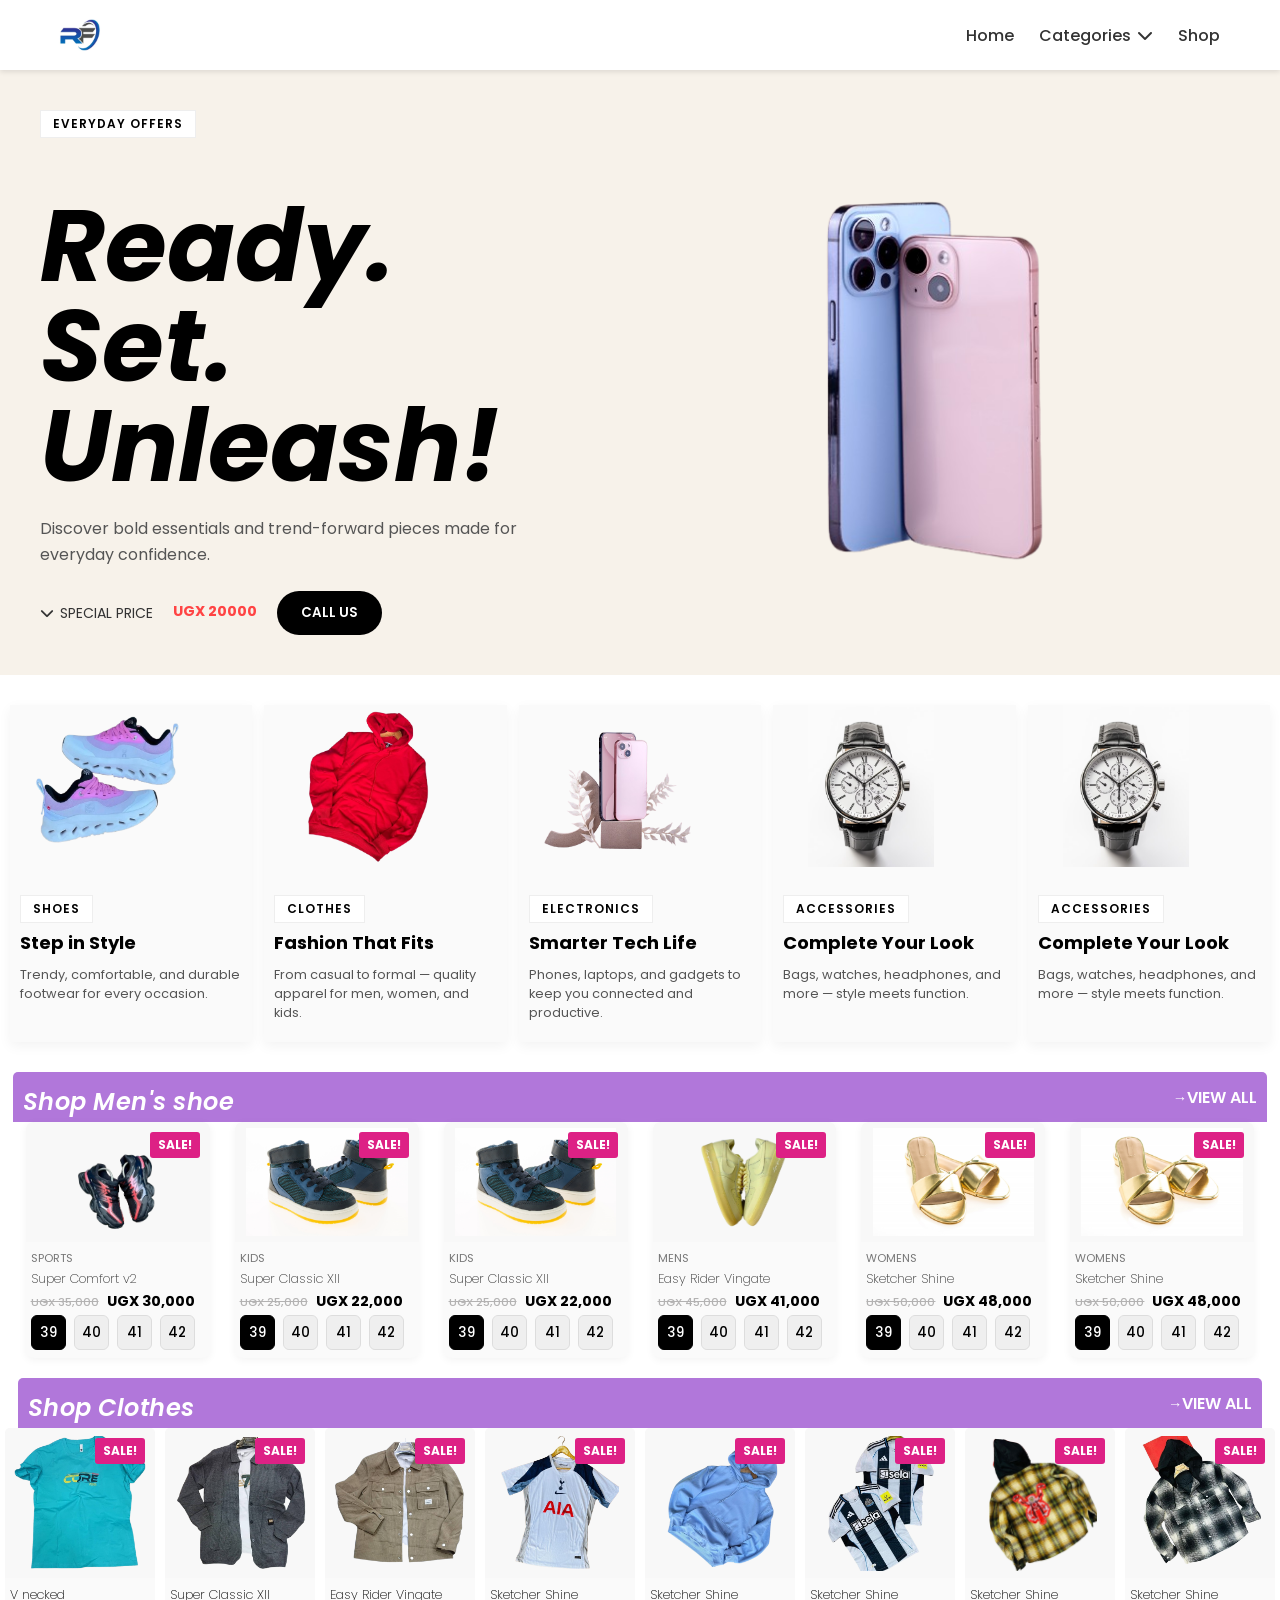
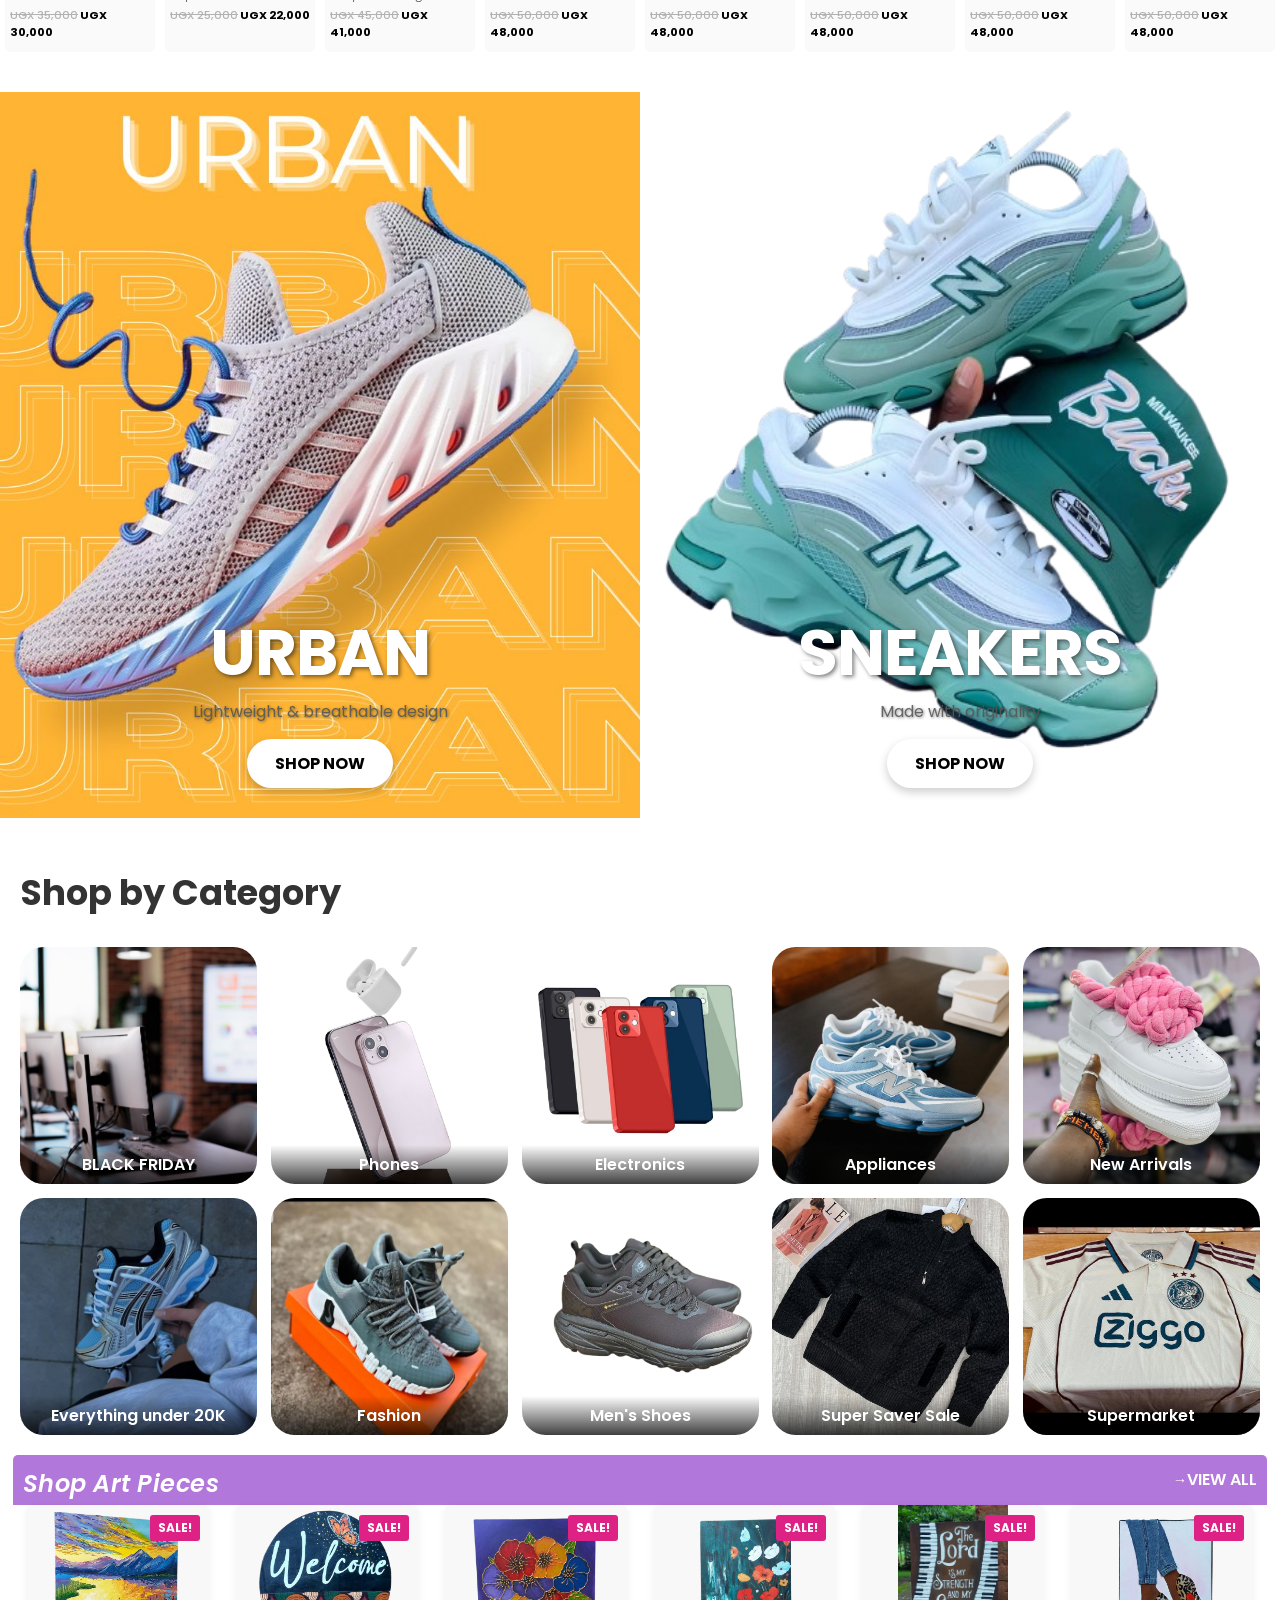
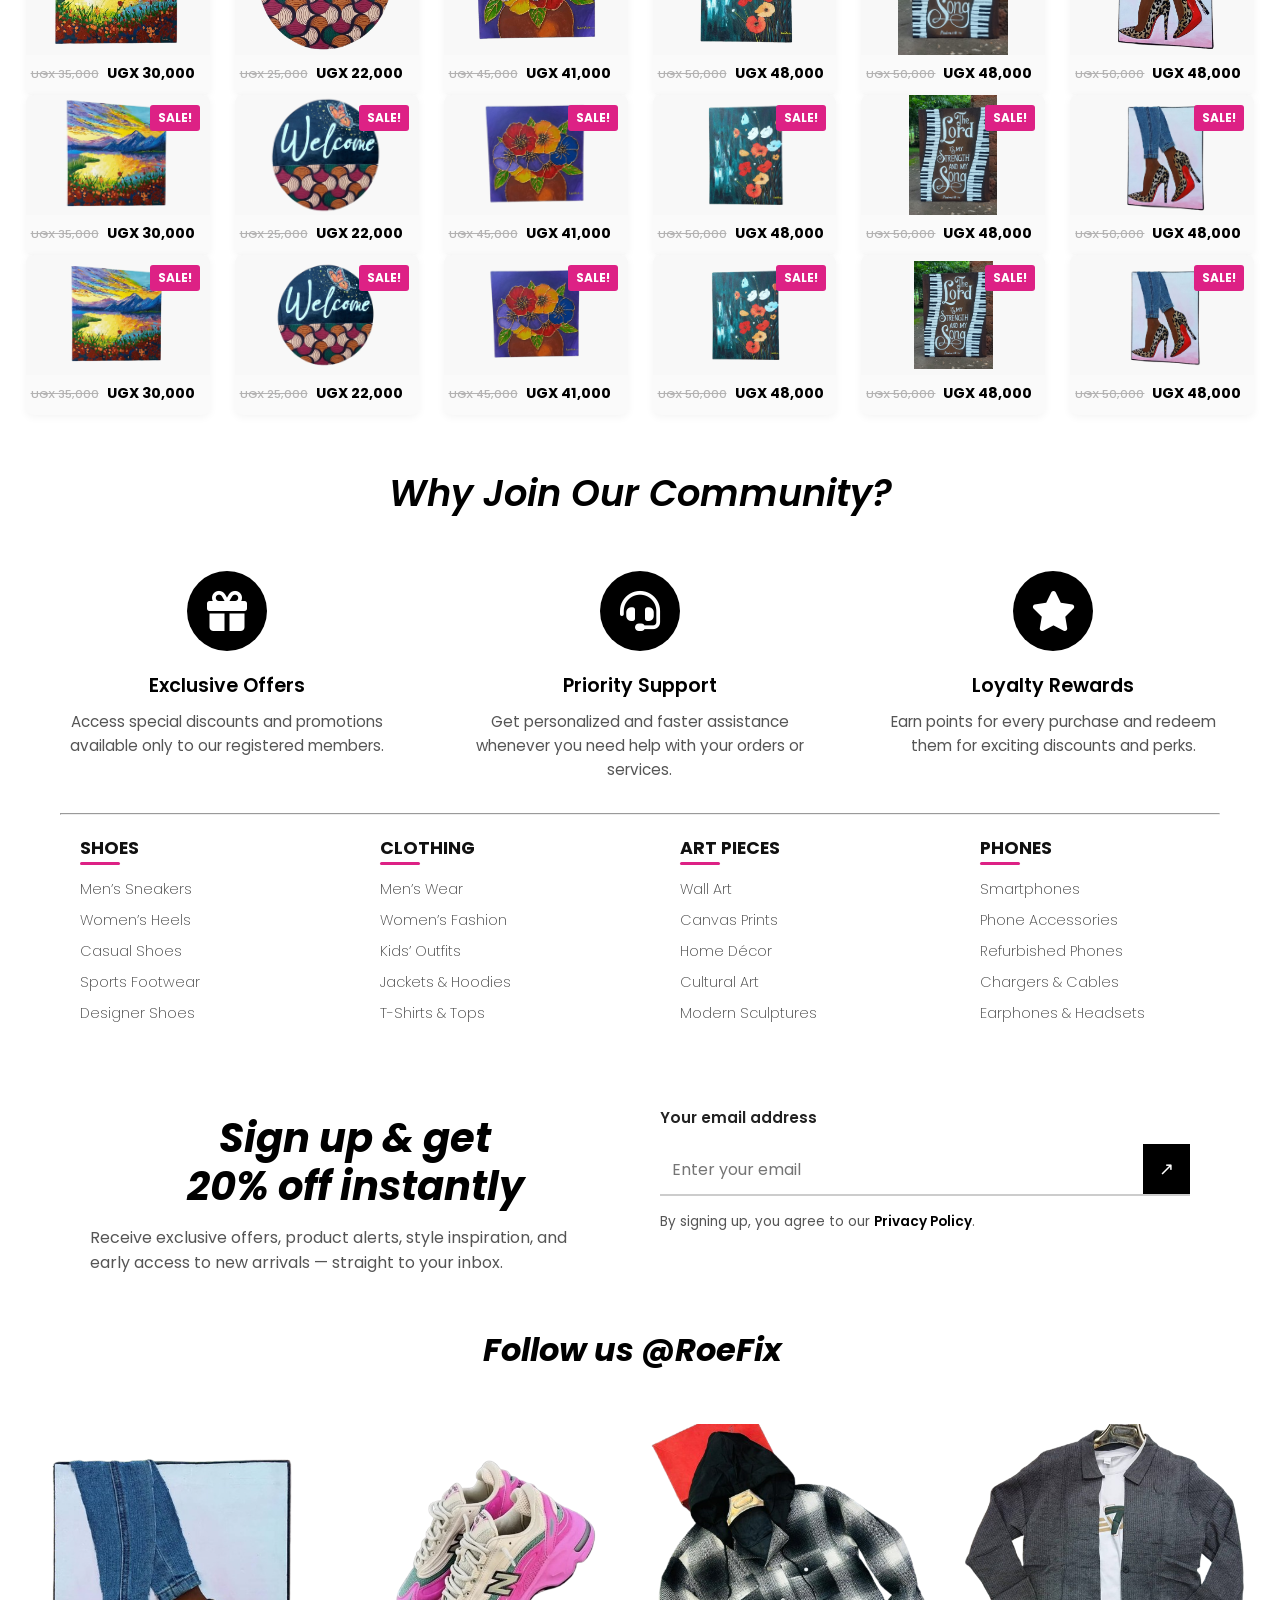
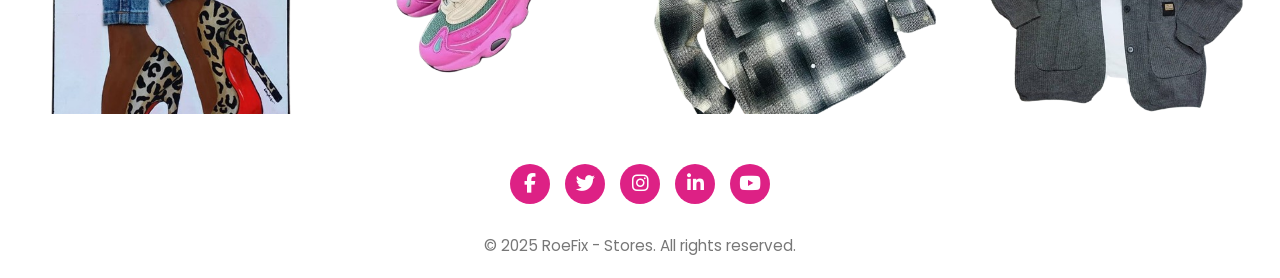
==== commit c51b2cae: "Add files via upload" ====
--- a/index.html
+++ b/index.html
@@ -3245,53 +3245,12 @@
             subMenu.classList.toggle('active');
         });
 
-        subMenuItems.forEach(item => {
-            item.addEventListener('click', () => {
-                const cat = item.dataset.category;
-                renderProducts(cat);
-                mobileMenu.classList.remove('active');
-            });
-        });
-
-        function renderProducts(category) {
-            const items = products[category] || [];
-            categoryTitle.textContent = `${category.charAt(0).toUpperCase() + category.slice(1)} Products`;
-            productsGrid.innerHTML = items.map(p => `
-        <div class="product-card">
-          <div class="product-image" style="background-image: url('${p.img}')"></div>
-          <div class="product-info">
-            <div class="product-title">${p.name}</div>
-            <div class="product-price">${p.price}</div>
-          </div>
-        </div>
-      `).join('');
-        }
+        
+       
    
 
 
-        
-// ===== HELPER FUNCTION =====
-        function toKebabCase(str) {
-    return str.toLowerCase().replace(/\s+/g, '-').replace(/[^a-z0-9-]/g, '');
-}
-
-        // ===== UPDATED renderCategoryContent =====
-        function renderCategoryContent(categoryKey) {
-    const data = categoryData[categoryKey];
-        if (!data) return;
-
-        const items1HTML = data.items1
-        .map(item => `<a href="shop.html#${toKebabCase(item)}">${item}</a>`)
-        .join('');
-
-        const items2HTML = data.items2
-        .map(item => `<a href="shop.html#${toKebabCase(item)}">${item}</a>`)
-        .join('');
-
-        col1.innerHTML = `<h4>${data.title1}</h4>${items1HTML}`;
-        col2.innerHTML = `<h4>${data.title2}</h4>${items2HTML}`;
-}
-
+         
 
 
 
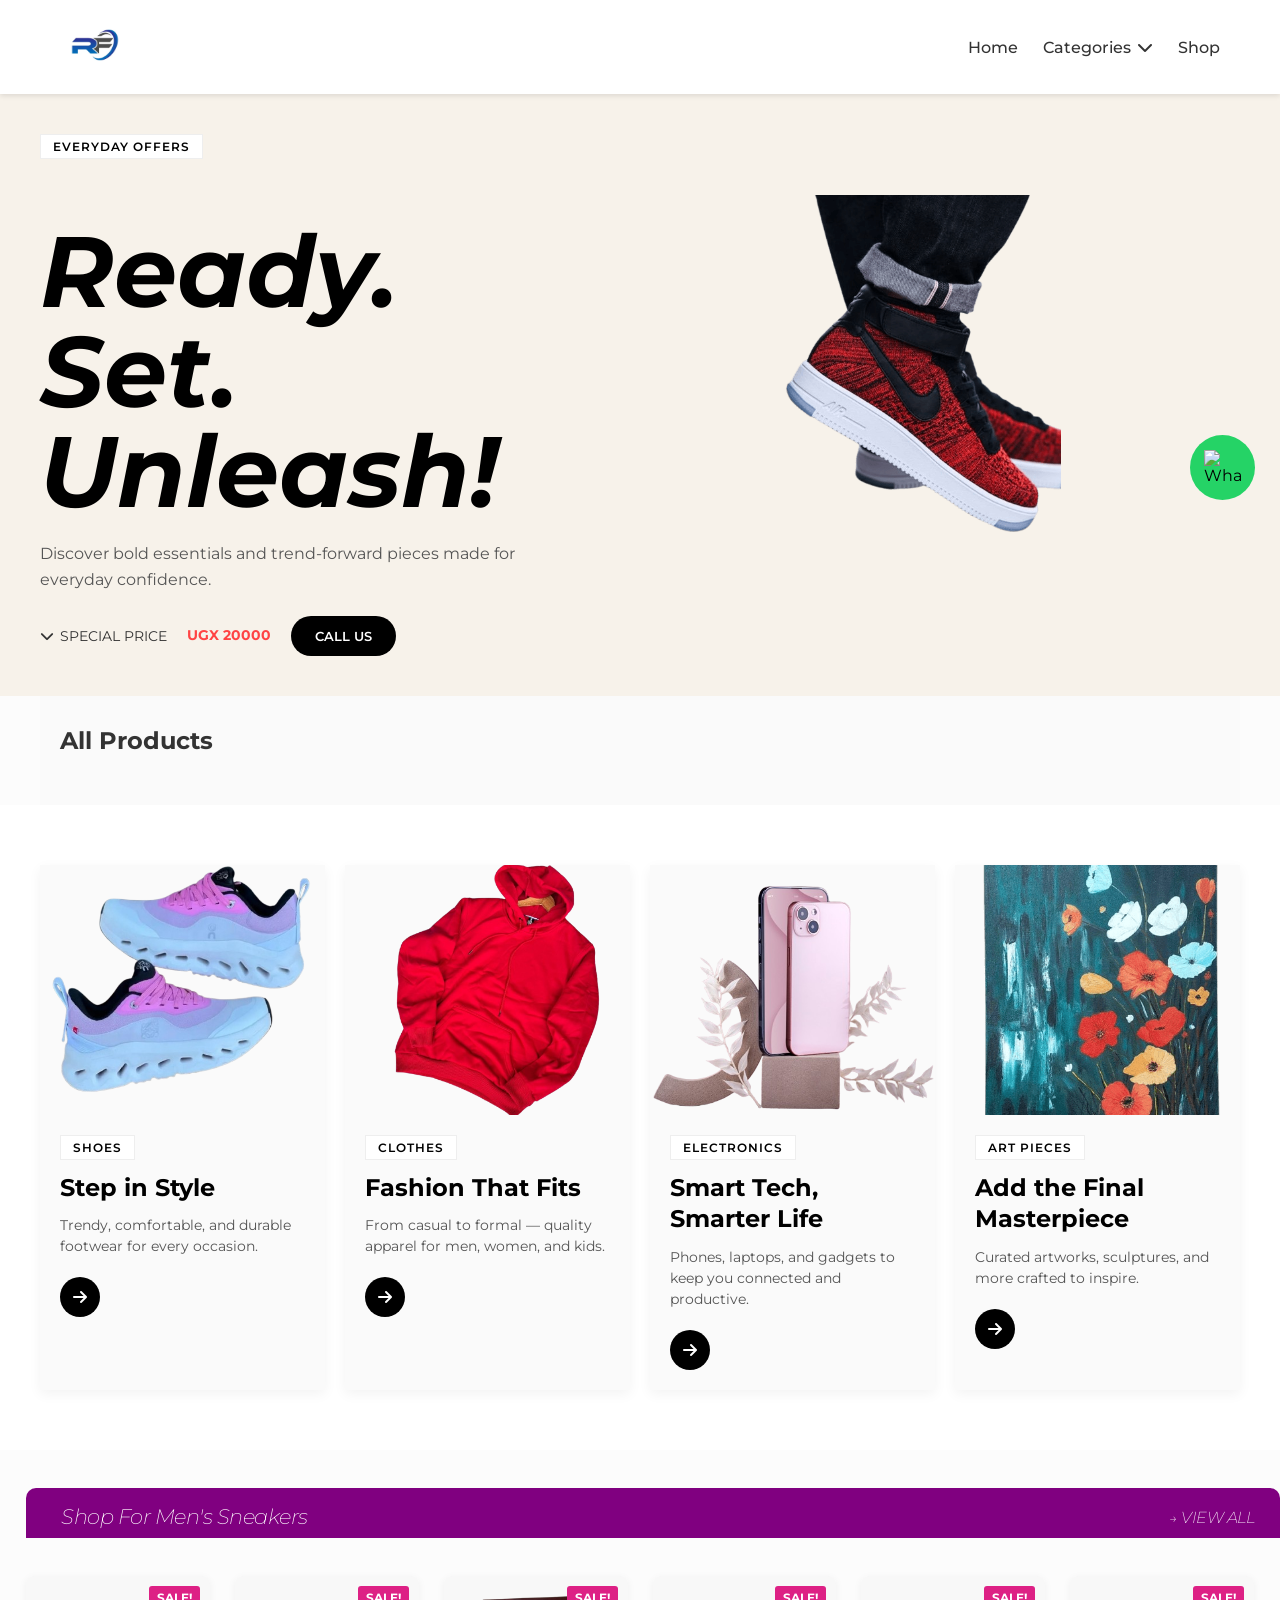
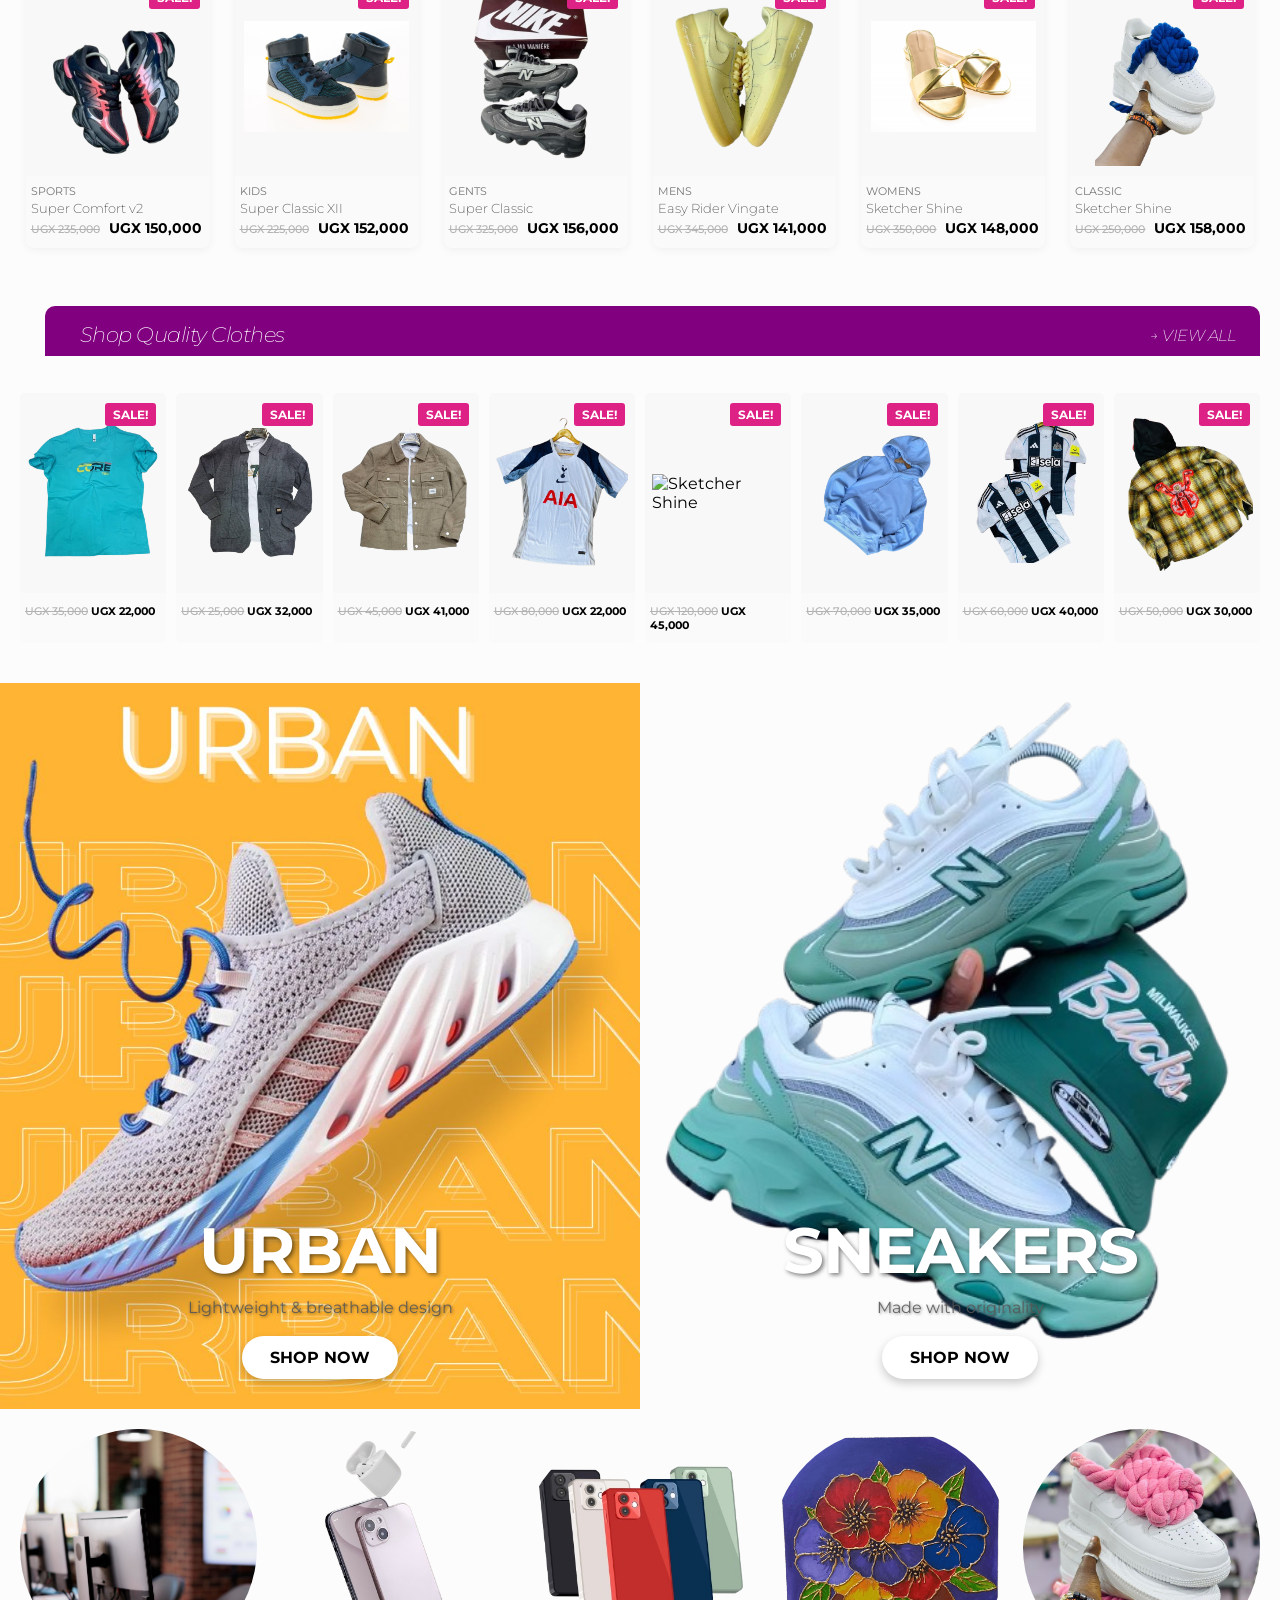
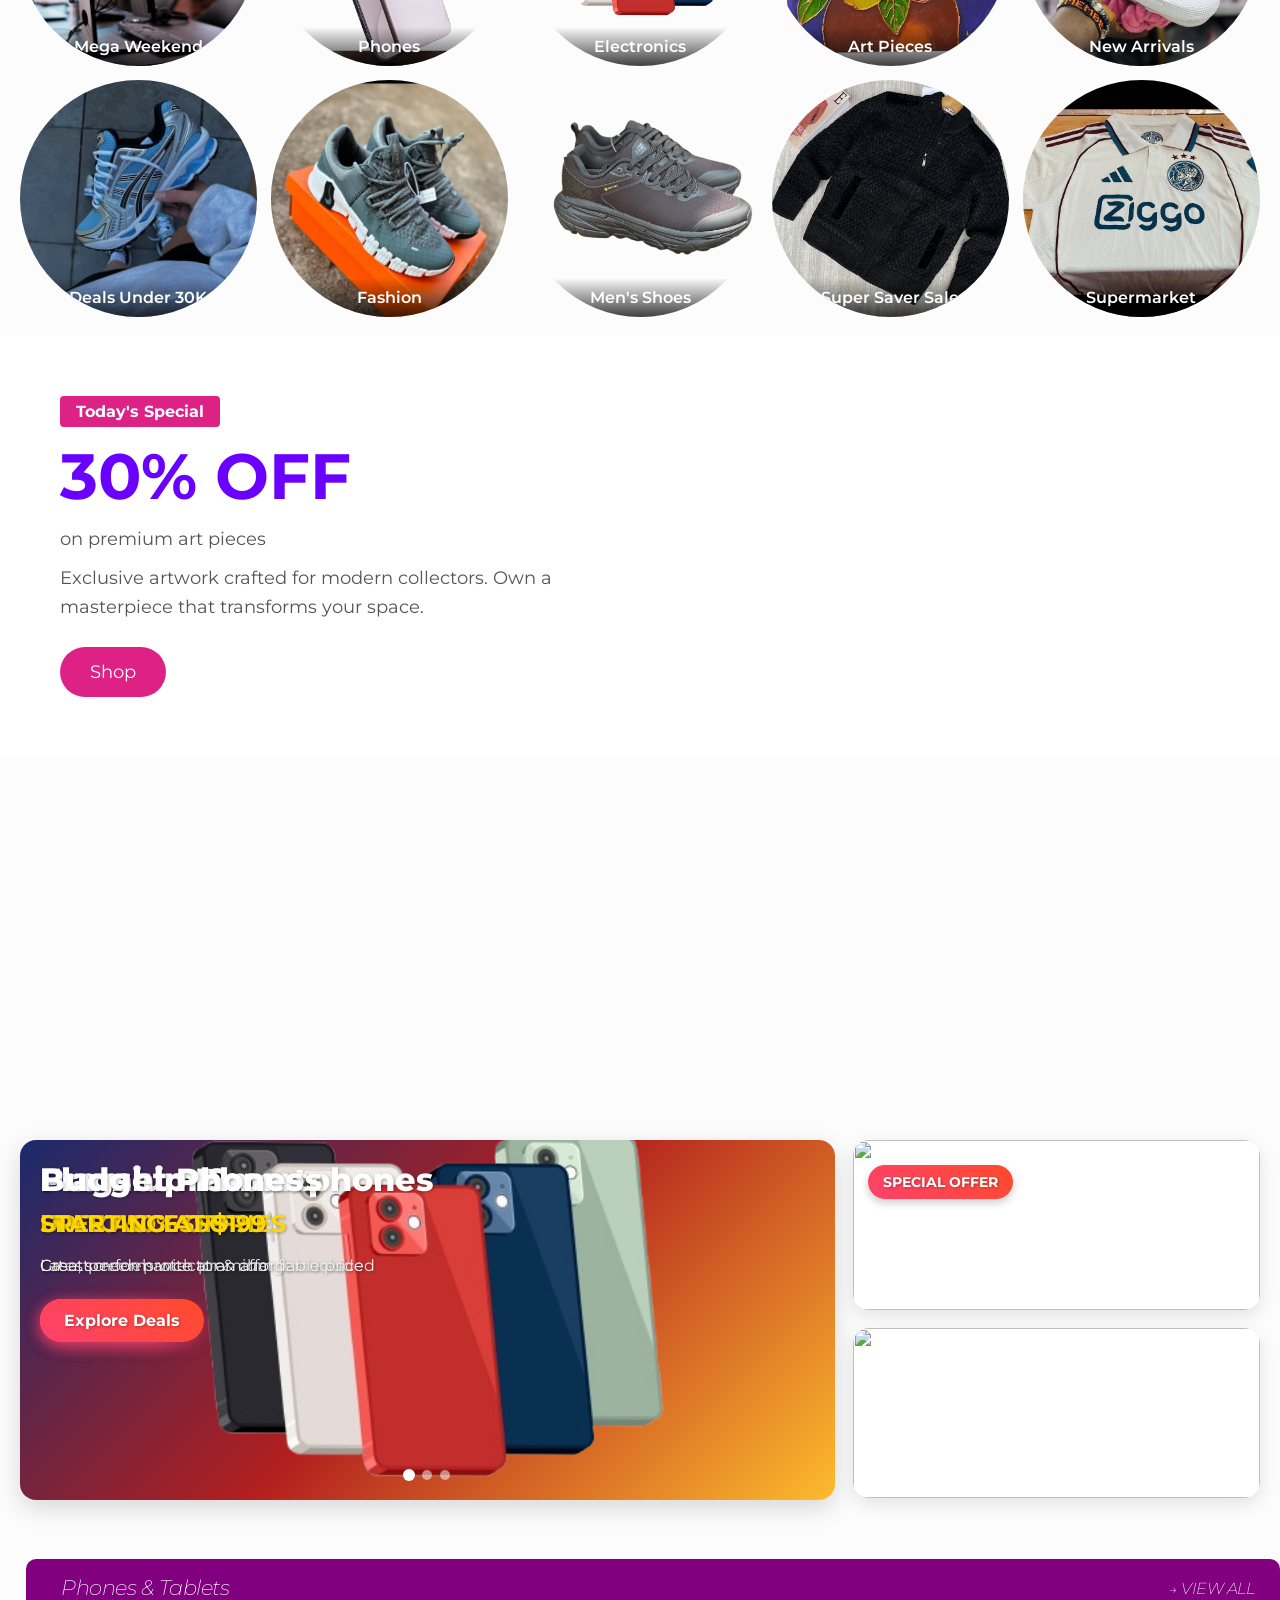
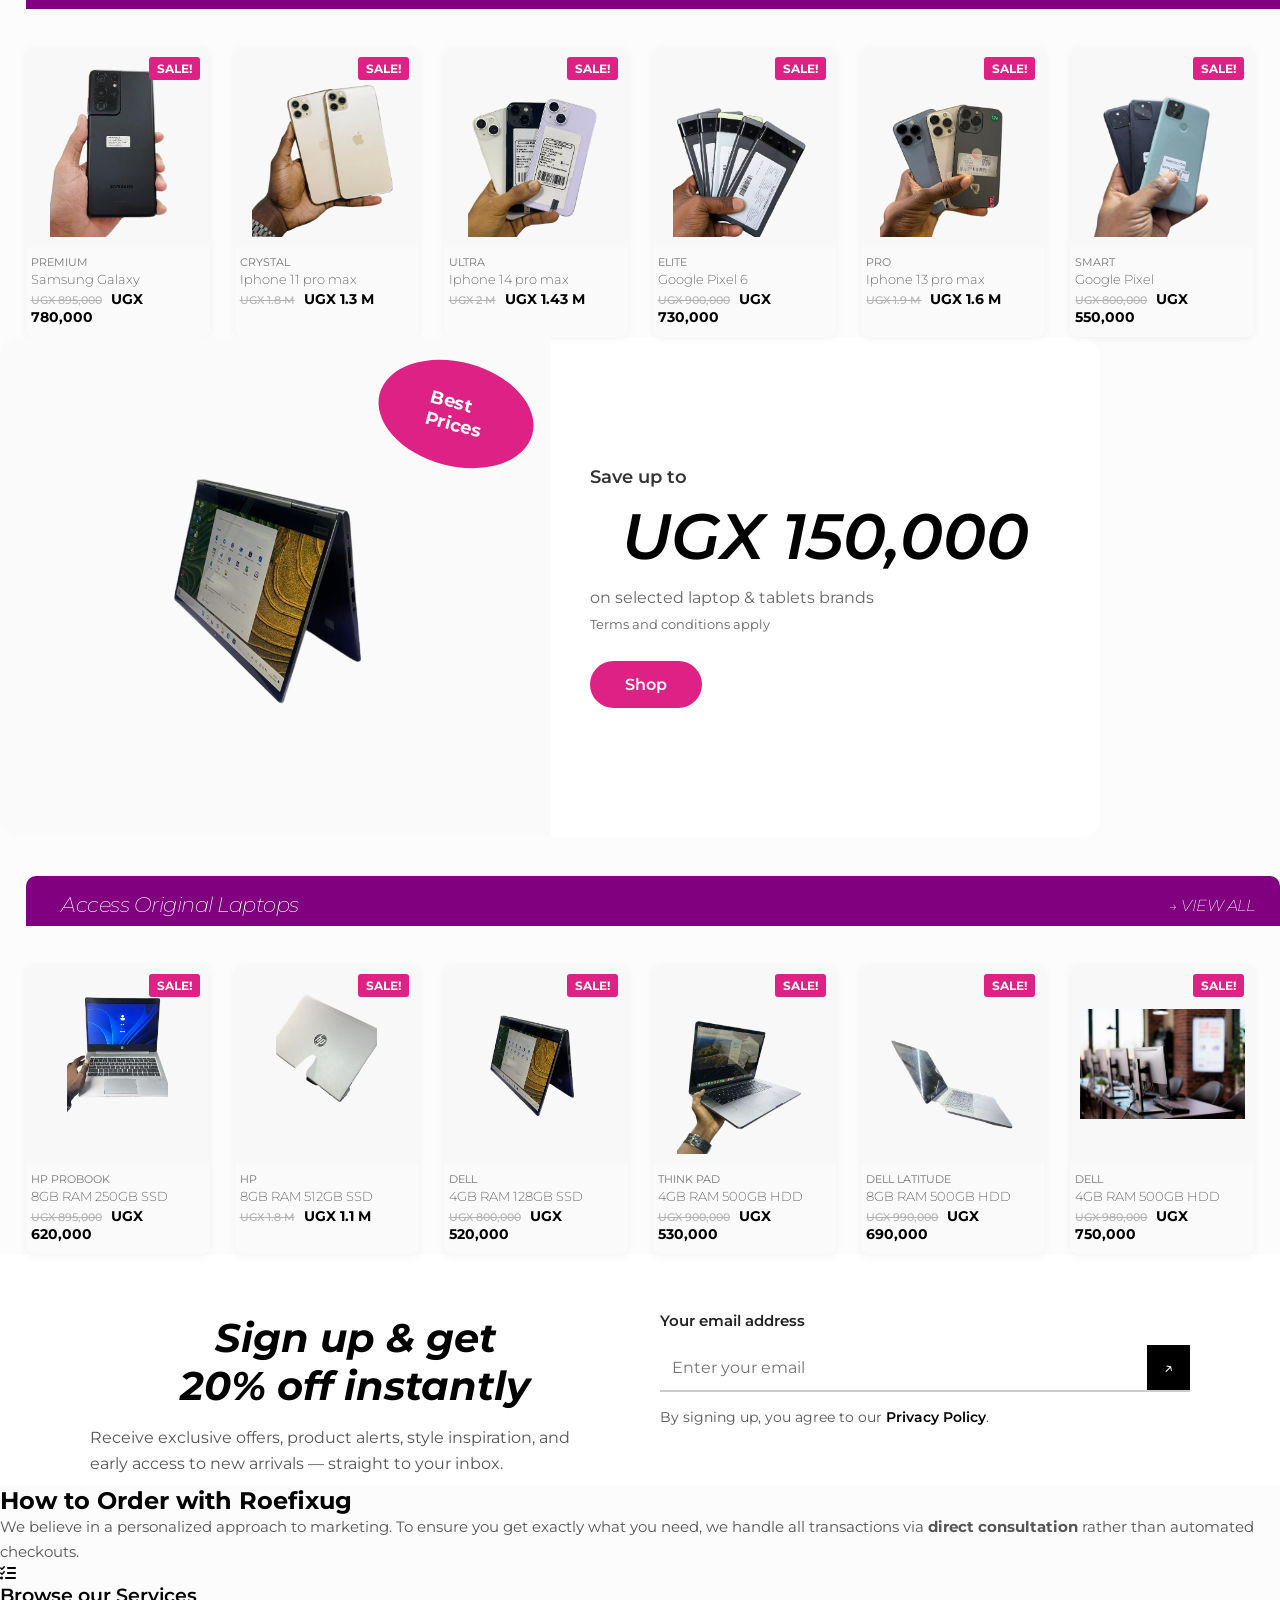
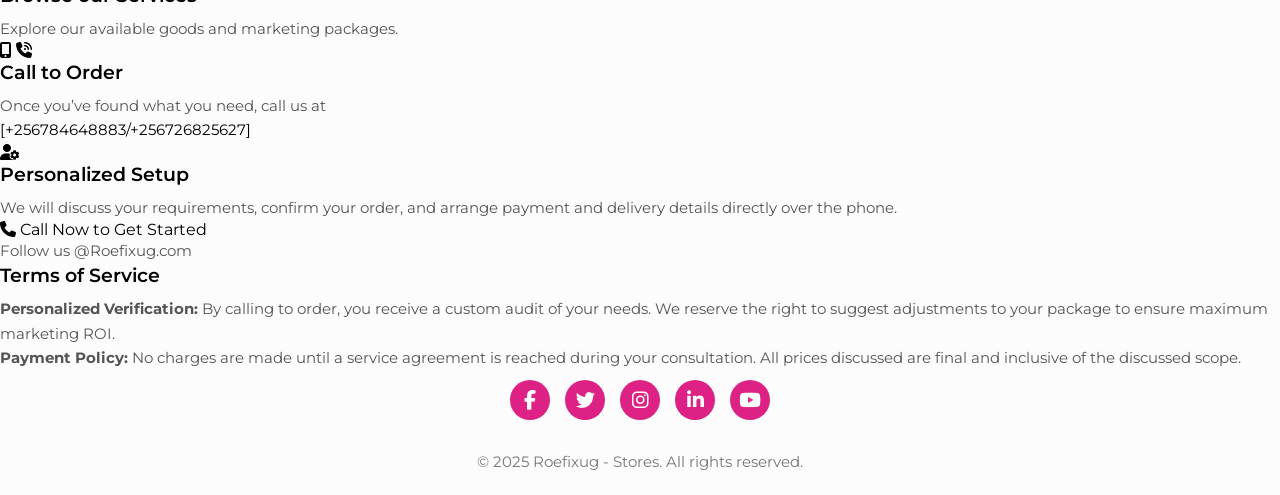
==== commit ddbc4a63: "Add files via upload" ====
--- a/index.html
+++ b/index.html
@@ -1,31 +1,64 @@
 <!DOCTYPE html>
 <html lang="en">
+
 <head>
-    <meta charset="UTF-8" />
-    <meta name="viewport" content="width=device-width, initial-scale=1.0" />
-    <title>GeekTechnologies</title>
-
-    <!-- Poppins Font -->
-    <link href="https://fonts.googleapis.com/css2?family=Poppins:wght@300;400;500;600;700&display=swap"
-        rel="stylesheet">
-
-    <!-- Font Awesome -->
+    <meta charset="UTF-8">
+    <meta name="viewport" content="width=device-width, initial-scale=1.0">
+    <title>Home Page - Shop ,Shoes, Laptops, Art & More Online | Roefixug Uganda</title>
+    
+    <!--META DESCRIPTION-->
+    <meta name="description"
+      content="Roefix Uganda – Your trusted online store for quality shoes,laptops, smartphones, art paintings, and fashion accessories.Fast delivery across Kamapala.">
+    
+    <!--SOCIAL SHARING-->
+    <meta property="og:title" content="Shop Shoes, Laptops & Art Online | Roefix Uganda">
+    <meta property="og:description" content="Quality products. Fast delivery. Trusted by Ugandans.">
+    <meta property="og:url" content="https://roefixug.com">
+    <meta property="og:type" content="website">
+    <meta property="og:image" content="https://roefixug.com/images/roefix-social-banner.jpg">
+    <meta name="twitter:card" content="summary_large_image">
+    <meta name="twitter:title" content="Roefix Uganda – Online Shopping">
+    <meta name="twitter:description" content="Your one-stop shop for fashion, tech & art in Uganda.">
+    
+    <!--FONTS-->
+    <link rel="preconnect" href="https://fonts.googleapis.com">
+    <link rel="preconnect" href="https://fonts.gstatic.com" crossorigin>
+    <link
+      href="https://fonts.googleapis.com/css2?family=Montserrat:ital,wght@0,100..900;1,100..900&family=Poppins:ital,wght@0,100;0,200;0,300;0,400;0,500;0,600;0,700;0,800;0,900;1,100;1,200;1,300;1,400;1,500;1,600;1,700;1,800;1,900&family=Zilla+Slab:ital,wght@0,300;0,400;0,500;0,600;0,700;1,300;1,400;1,500;1,600;1,700&display=swap"
+      rel="stylesheet">
+    
+    <link href="https://fonts.googleapis.com/css2?family=Poppins:wght@300;400;500;600;700&display=swap" rel="stylesheet">
     <link rel="stylesheet" href="https://cdnjs.cloudflare.com/ajax/libs/font-awesome/6.5.0/css/all.min.css" />
     <link rel="stylesheet" href="style.css">
+    <link rel="stylesheet" href="Cssindex.css">
+
     <style>
         * {
             margin: 0;
             padding: 0;
             box-sizing: border-box;
-            font-family: 'Poppins', sans-serif;
+            font-family: 'Montserrat', sans-serif;
             text-decoration: none;
         }
+        html {
+        scroll-behavior: smooth;
+        }
+
+
+        body {
+             background: #fcfcfc;
+
+        }
+
+        a {
+            color: black;
+        }
         
-        a{
-            color: black;
-        }
-        a:hover{
+        a:hover {
             color: orange;
+        }
+        main{
+            padding: 10px 5px;
         }
 
         .header {
@@ -44,7 +77,7 @@
             padding: 15px 20px;
         }
 
-        .logo {
+        .logoo {
             width: 40px;
             height: 40px;
             background: #000;
@@ -86,26 +119,7 @@
             align-items: center;
         }
 
-        .cart-icon {
-            position: relative;
-        }
-
-        .cart-count {
-            position: absolute;
-            top: -8px;
-            right: -8px;
-            background: #ff6b35;
-            color: white;
-            border-radius: 50%;
-            width: 20px;
-            height: 20px;
-            display: flex;
-            align-items: center;
-            justify-content: center;
-            font-size: 12px;
-            font-weight: bold;
-        }
-
+        
         /* ===== DESKTOP MEGA MENU ===== */
         .mega-menu {
             position: absolute;
@@ -131,7 +145,7 @@
             color: white;
             padding: 20px;
             min-height: 300px;
-           
+
         }
 
         .sidebar-item {
@@ -183,7 +197,7 @@
             background: url('Images/shoper.jpg') no-repeat center center;
             background-size: cover;
             position: relative;
-            
+
         }
 
         .promo-text {
@@ -199,7 +213,6 @@
             gap: 6px;
             color: #333;
         }
-
         /* ===== MOBILE MENU ===== */
         .mobile-toggle {
             display: none;
@@ -368,19 +381,21 @@
 
 .category-cards-section {
         background: #fff;
-        padding: 30px 10px;
-        position: relative
+        padding: 60px 20px;
+        position: relative;
     }
 
     .cards-container {
+        max-width: 1200px;
         margin: 0 auto;
         display: grid;
-        grid-template-columns: repeat(5, 1fr);
-        gap: 12px;
+        grid-template-columns: repeat(4, 1fr);
+        gap: 20px;
     }
 
     .category-card {
         background: #fafafa;
+       
         overflow: hidden;
         box-shadow: 0 4px 12px rgba(0, 0, 0, 0.05);
         transition: transform 0.3s ease, box-shadow 0.3s ease;
@@ -395,15 +410,15 @@
     }
 
     .card-image {
-        width: 90%;
-        height: 180px;
+        width: 100%;
+        height: 250px;
         overflow: hidden;
     }
 
     .card-image img {
-        width: 90%;
-        height: 90%;
-        object-fit: contain;
+        width: 100%;
+        height: 100%;
+        object-fit: cover;
         transition: transform 0.5s ease;
     }
 
@@ -412,7 +427,7 @@
     }
 
     .card-content {
-        padding: 10px;
+        padding: 20px;
     }
 
     .tag {
@@ -423,26 +438,48 @@
         font-weight: 600;
         letter-spacing: 1px;
         text-transform: uppercase;
-        margin-bottom: 8px;
+        margin-bottom: 12px;
         border: 1px solid #eee;
     }
 
     .category-card h3 {
-        font-size: 18px;
+        font-size: 24px;
         font-weight: 700;
         color: #000;
-        margin: 0 0 10px 0;
+        margin: 0 0 12px 0;
         line-height: 1.3;
     }
 
     .category-card p {
-        font-size: .8rem;
+        font-size: 14px;
         color: #555;
-        margin-bottom: 10px;
+        margin-bottom: 20px;
         line-height: 1.5;
     }
 
-   
+    .learn-more {
+        display: inline-flex;
+        align-items: center;
+        justify-content: center;
+        width: 40px;
+        height: 40px;
+        background: #000;
+        color: white;
+        border-radius: 50%;
+        text-decoration: none;
+        transition: all 0.3s;
+    }
+
+    .learn-more:hover {
+        background: #333;
+        transform: scale(1.1);
+    }
+
+    .learn-more i {
+        font-size: 16px;
+    }
+
+
 
 
 
@@ -469,37 +506,6 @@
         .category-card p {
             font-size: 13px;
         }
-
-        .section-header {
-            display: flex;
-            justify-content: space-between;
-            align-items: center;
-            background-color: #B177DA;
-            height: 50px;
-            margin: 0 auto;
-            padding-right: 10px;
-            width: 100%;
-            
-        }
-
-        .section-header h1 {
-            color: #fff;
-            font-size: 1.1rem;
-            margin-left: 10px;
-            letter-spacing: 0.5px;
-            padding-bottom: 12px;
-            
-        }
-
-        .view-all {
-            position: relative;
-            margin-left: 10px;
-            font-weight: 200;
-            text-decoration: none;
-            color: #fff;
-            font-size: 1rem;
-            
-        }
     }
 
     @media (max-width: 480px) {
@@ -570,36 +576,6 @@
        display: grid;
        grid-template-columns: repeat(1,1fr);
     }
-     .section-header {
-            display: flex;
-            justify-content: space-between;
-            align-items: center;
-            background-color: #B177DA;
-            height: 55px;
-            margin: 0 auto;
-            padding-right: 10px;
-            width: 100%;
-            padding-bottom: 20px;
-            
-        }
-
-        .section-header h1 {
-            color: #fff;
-            font-size: 1rem;
-            margin-left: 10px;
-            letter-spacing: 0.5px;
-            padding-bottom: 10px;
-            
-        }
-
-        .view-all {
-            position: relative;
-            margin-left: 10px;
-            font-weight: 200;
-            text-decoration: none;
-            color: #fff;
-            
-        }
 }
 
     /*FEATURED PRODUCTS*/
@@ -620,30 +596,24 @@
             display: flex;
             justify-content: space-between;
             align-items: center;
-            background-color: #B177DA;
-            height: 50px;
-            margin: 0 auto;
-            padding-right: 10px;
-            width: 98%;
-            border-radius: 5px 5px 0 0;
+            margin-bottom: 30px;
         }
 
         .section-header h1 {
-            color: #fff;
-            font-size: 1.5rem;
+            font-size: 4rem;
+            font-weight: bold;
+            font-style: italic;
             margin-left: 10px;
-            letter-spacing: 0.5px;
-            padding-bottom: 12px;
-            
+            letter-spacing: -0.5px;
         }
 
         .view-all {
-            position: relative;
-            margin-left: 10px;
             font-weight: 600;
             text-decoration: none;
-            color: #fff;
-            
+            color: #000;
+            display: flex;
+            align-items: center;
+            gap: 5px;
         }
 
         .view-all:hover {
@@ -665,13 +635,14 @@
 
         .product-card {
             background: #fafafa;
+            border-radius: 8px;
             overflow: hidden;
-            transition: all 0.1s ease;
+            transition: all 0.3s ease;
             position: relative;
         }
 
         .product-card:hover {
-            
+            transform: translateY(-5px) scale(1.02);
             box-shadow: 0 10px 25px rgba(0, 0, 0, 0.1);
         }
 
@@ -692,7 +663,7 @@
         /* ===== SHOE IMAGE CONTAINER ===== */
         .shoe-image-container {
             width: 100%;
-            height: 120px;
+            height: 200px;
             display: flex;
             align-items: center;
             justify-content: center;
@@ -755,8 +726,8 @@
         }
 
         .size-btn {
-            width: 35px;
-            height: 35px;
+            width: 40px;
+            height: 40px;
             border: 1px solid #ddd;
             border-radius: 6px;
             display: flex;
@@ -789,47 +760,13 @@
             }
 
             .shoe-image-container {
-                height: 120px;
+                height: 200px;
             }
-            .section-header {
-            display: flex;
-            justify-content: space-between;
-            align-items: center;
-            background-color: #B177DA;
-            height: 40px;
-            margin: 0 auto;
-            padding-right: 10px;
-            width: 98%;
-            border-radius: 5px 5px 0 0;
-        }
-
-        .section-header h1 {
-            color: #fff;
-            font-size: 1.2rem;
-            margin-left: 10px;
-            letter-spacing: 0.5px;
-            padding-bottom: 10px;
-            
-        }
-
-        .view-all {
-            padding-top: 5px;
-            font-size: .7rem;
-            margin-left: 10px;
-            font-weight: 200;
-            text-decoration: none;
-            color: #fff;
-            
-        }
-        .view-all::before {
-            content: "→";
-            font-size: 0.5rem;
-        }
         }
 
         @media (max-width: 480px) {
             .section-header h1 {
-                font-size: 1rem;
+                font-size: 1.8rem;
             }
 
             .product-grid {
@@ -860,41 +797,6 @@
             font-size: 0.6rem;
             margin-right: 5px;
             font-weight: 500;
-        }
-
-        .section-header {
-            display: flex;
-            justify-content: space-between;
-            align-items: center;
-            background-color: #B177DA;
-            height: 40px;
-            margin: 0 auto;
-            padding-right: 10px;
-            width: 98%;
-            border-radius: 5px 5px 0 0;
-        }
-
-        .section-header h1 {
-            color: #fff;
-            font-size: 1.2rem;
-            margin-left: 10px;
-            letter-spacing: 0.5px;
-            padding-bottom: 5px;
-            
-        }
-
-        .view-all {
-            padding-top: 10px;
-            font-size: .7rem;
-            margin-left: 10px;
-            font-weight: 200;
-            text-decoration: none;
-            color: #fff;
-            
-        }
-        .view-all::before {
-            content: "→";
-            font-size: 0.5rem;
         }
         }
 
@@ -1210,7 +1112,7 @@
 /*FEATURED CLOTHES*/
     /* ===== FEATURED CLOTHES SECTION — SCOPED STYLES ===== */
     .fc-section {
-      padding: 20px 5px;
+      padding: 20px 20px;
       opacity: 0;
       /* Start hidden */
       transform: translateY(30px);
@@ -1280,7 +1182,7 @@
     /* ===== IMAGE CONTAINER ===== */
     .fc-image-container {
       width: 100%;
-      height: 150px;
+      height: 200px;
       display: flex;
       align-items: center;
       justify-content: center;
@@ -1347,7 +1249,7 @@
       }
 
       .fc-image-container {
-        height: 150px;
+        height: 180px;
       }
     }
 
@@ -1422,7 +1324,7 @@
       height: 0;
       padding-bottom: 100%;
       /* 1:1 aspect ratio */
-      border-radius: 10%;
+      border-radius: 50%;
       overflow: hidden;
       cursor: pointer;
       transition: transform 0.25s ease, box-shadow 0.25s ease;
@@ -1573,9 +1475,9 @@
       gap: 40px;
       width: 100%;
       max-width: 1200px;
-        margin-top: 2%;
-        margin-bottom: 10%;
-        margin: 0 auto;
+   margin-top: 2%;
+   margin-bottom: 10%;
+   margin: 4% auto;
       
     }
 
@@ -2049,11 +1951,699 @@
             }
         }
 
-
-
-
-
-
+/*laptops*/
+ .promo-section {
+    display: flex;
+    flex-wrap: wrap;
+    background: #fff;
+    border-radius: 20px;
+    overflow: hidden;
+    max-width: 1100px;
+    width: 100%;
+   
+    transition: all 0.4s ease;
+ }
+
+  .promo-left {
+    flex: 1 1 50%;
+    position: relative;
+    background: #fafafa;
+    display: flex;
+    justify-content: center;
+    align-items: center;
+    padding: 30px;
+    height: 500px;
+     padding: 60px 40px;
+  }
+
+  .promo-left img {
+    max-width: 100%;
+    border-radius: 12px;
+    height: 400px;
+    transition: transform 0.8s ease;
+  }
+
+  .promo-left img:hover {
+    transform: scale(1.05);
+  }
+
+  .best-badge {
+    position: absolute;
+    top: 20px;
+    right: 20px;
+   
+    background: rgb(221, 33, 133);
+    color: white;
+    font-size: 14px;
+    padding: 10px 25px;
+    font-weight: bold;
+    padding: 12px 18px;
+    border-radius: 50%;
+    transform: rotate(15deg);
+    z-index: 2;
+  }
+
+  .promo-right {
+    flex: 1 1 50%;
+    background: #fff;
+    padding: 60px 40px;
+    display: flex;
+    flex-direction: column;
+    justify-content: center;
+    animation: fadeIn 1.5s ease;
+  }
+
+  .promo-right h2 {
+    font-size: 18px;
+    color: #333;
+    font-weight: 600;
+  }
+
+  .promo-right h1 {
+    font-size: 64px;
+    color: #000;
+    margin: 10px 0;
+    line-height: 1.2;
+  }
+
+  .promo-right p {
+    color: #666;
+    font-size: 16px;
+    margin-bottom: 25px;
+  }
+
+  .promo-right .btn-shop {
+    background:  rgb(221, 33, 133);
+    color: white;
+    border: none;
+    border-radius: 30px;
+    padding: 14px 35px;
+    font-size: 16px;
+    font-weight: 600;
+    cursor: pointer;
+    transition: all 0.3s ease;
+    width: fit-content;
+  }
+
+  .promo-right .btn-shop:hover {
+    transform: scale(1.05);
+    box-shadow: 0 6px 20px rgba(123, 44, 191, 0.3);
+  }
+
+  /* Animations */
+  @keyframes fadeIn {
+    from {opacity: 0; transform: translateY(20px);}
+    to {opacity: 1; transform: translateY(0);}
+  }
+
+  /* Responsive Design */
+  @media (max-width: 900px) {
+    .promo-section {
+      flex-direction: column;
+      text-align: center;
+    }
+
+    .promo-right {
+      padding: 40px 25px;
+      align-items: center;
+    }
+
+    .promo-right h1 {
+      font-size: 48px;
+    }
+
+    .promo-left {
+      padding: 20px;
+    }
+
+    .best-badge {
+      top: 15px;
+      right: 15px;
+    }
+  }
+
+  @media (max-width: 600px) {
+    .promo-section {
+      margin: 15px;
+    }
+ .promo-left {
+    flex: 1 1 50%;
+    position: relative;
+    background: #fafafa;
+    display: flex;
+    justify-content: center;
+    align-items: center;
+    padding: 30px;
+    height: 300px;
+  }
+  .promo-left img {
+    max-width: 100%;
+    border-radius: 12px;
+    height: 300px;
+    transition: transform 0.8s ease;
+  }
+
+    .promo-right h1 {
+      font-size: 38px;
+    }
+
+    .promo-right h2 {
+      font-size: 16px;
+    }
+
+    .promo-right .btn-shop {
+      font-size: 14px;
+      padding: 10px 25px;
+    }
+
+    .best-badge {
+      font-size: 18px;
+      padding: 30px 50px;
+      top: 25px;
+      right: 15px;
+    }
+  }
+  @media (min-width:1024px) {
+     .best-badge {
+      font-size: 18px;
+      padding: 30px 50px;
+      top: 25px;
+      right: 15px;
+    }
+  }
+  @media (max-width:480px) {
+    .promo-left {
+    flex: 1 1 50%;
+    position: relative;
+    background: #fafafa;
+    display: flex;
+    justify-content: center;
+    align-items: center;
+    padding: 30px;
+    height: 250px;
+  }
+    .promo-right h1 {
+      font-size: 28px;
+    }
+
+    .promo-right h2 {
+      font-size: 14px;
+    }
+
+    .promo-right .btn-shop {
+      font-size: 12px;
+      padding: 8px 20px;
+    }
+
+    .best-badge {
+      font-size: 16px;
+      padding: 20px 40px;
+      top: 15px;
+      right: 10px;
+    }
+    .promo-left img {
+    max-width: 80%;
+    border-radius: 12px;
+    height: 200px;
+    transition: transform 0.8s ease;
+  }
+    
+  }
+
+
+  /*background section*/
+  .section-header{
+    background: purple;
+    background-color: purple;
+     height: 50px; padding: 1% 2%;
+    margin: 3% 2%;
+    border-radius: 10px 10px 0 0;
+  }
+   #para{
+    font-size: 1.3rem; 
+    font-weight: 200;
+    color: white;
+  }
+ #view{
+font-size: 1rem;
+color: white;
+  }
+
+  @media (max-width:480px) {
+    .section-header{
+    background: purple;
+    background-color: purple;
+     height: 50px;
+     padding: 1% 1%;
+    margin: 1% 2%;
+    border-radius: 10px 10px 0 0;
+    display: flex;
+    align-items: center;
+    justify-content: center;
+    overflow: hidden;
+   
+  }
+
+   #view{
+font-size: 0.8rem;
+margin-top: 2%;
+  }
+  #para{
+    font-size: 1rem; 
+    font-weight: 100;
+    color: white;
+  }
+  }
+
+  #art-piece{
+padding: 0;
+margin: 0;
+  }
+
+
+
+
+
+
+
+  /*art pieces banner*/
+ .xr_promoShell_92 {
+      display: flex;
+      flex-wrap: wrap;
+      align-items: center;
+      padding: 40px;
+      background: #ffffff;
+      position: relative;
+    }
+
+    .xr_textBox_92 {
+      flex: 1 1 400px;
+      padding: 20px;
+    }
+
+    .xr_textBox_92 h4 {
+      background: rgb(221, 33, 133);
+      color: white;
+      display: inline-block;
+      padding: 6px 16px;
+      border-radius: 4px;
+      font-size: 16px;
+    }
+
+    .xr_textBox_92 h1 {
+      font-size: 42px;
+      margin-bottom: 10px;
+    }
+
+    .xr_textBox_92 h2 {
+      font-size: 64px;
+      color: #6a00ff;
+      margin: 10px 0;
+    }
+
+    .xr_textBox_92 p {
+      font-size: 18px;
+      margin-top: 10px;
+    }
+
+    .xr_btnShop_92 {
+      margin-top: 25px;
+      background: rgb(221, 33, 133);
+      padding: 14px 30px;
+      color: white;
+      border: none;
+      border-radius: 30px;
+      font-size: 18px;
+      cursor: pointer;
+      transition: 0.3s;
+    }
+
+    .xr_btnShop_92:hover {
+      background: #5200cc;
+    }
+
+    /* Slideshow Image Container */
+    .xr_imageSlot_92 {
+      flex: 1 1 400px;
+      text-align: center;
+      position: relative;
+    }
+
+    .xr_slidePic_92 {
+      width: 100%;
+      max-width: 650px;
+      border-radius: 12px;
+      opacity: 0;
+      position: absolute;
+      left: 0;
+      right: 0;
+      margin: auto;
+      transition: opacity 1.2s ease-in-out;
+    }
+
+    .xr_activeSlide_92 {
+      opacity: 1;
+      position: relative;
+    }
+
+    /* Floating WhatsApp Icon */
+    .xr_whatsappFloat_92 {
+      position: fixed;
+      bottom: 400px;
+      right: 25px;
+      width: 65px;
+      height: 65px;
+      background: #25d366;
+      border-radius: 50%;
+      display: flex;
+      justify-content: center;
+      align-items: center;
+     
+      cursor: pointer;
+      transition: transform 0.3s;
+      z-index: 999;
+    }
+
+    .xr_whatsappFloat_92:hover {
+      transform: scale(1.1);
+    }
+
+    .xr_whatsappFloat_92 img {
+      width: 38px;
+    }
+
+    @media (max-width: 900px) {
+      .xr_textBox_92 h1 {
+        font-size: 32px;
+      }
+      .xr_textBox_92 h2 {
+        font-size: 48px;
+      }
+    }
+
+    @media (max-width: 600px) {
+      .xr_promoShell_92 {
+        padding: 20px;
+      }
+      .xr_textBox_92 h1 {
+        font-size: 28px;
+      }
+      .xr_textBox_92 h2 {
+        font-size: 40px;
+      }
+    }
+  /* ===== Art Pieces Banner Section end ===== */
+
+
+
+
+   /* MAIN LAYOUT WRAPPER */
+    .xr_bannerWrapper_501 {
+      display: grid;
+      grid-template-columns: 2fr 1fr;
+      gap: 18px;
+      padding: 20px;
+      max-width: 1300px;
+      margin: auto;
+    }
+
+    /* LEFT SLIDER */
+    .xr_mainSlider_501 {
+      position: relative;
+      overflow: hidden;
+      border-radius: 16px;
+      height: 360px;
+      background: linear-gradient(135deg, #1a2a6c, #b21f1f, #fdbb2d);
+      box-shadow: 0 8px 25px rgba(0,0,0,0.15);
+    }
+
+    .xr_slideItem_501 {
+      position: absolute;
+      width: 100%;
+      height: 100%;
+      border-radius: 16px;
+      object-fit: cover;
+      opacity: 0;
+      transition: opacity 1s ease-in-out;
+    }
+
+    .xr_activeSlide_501 {
+      opacity: 1;
+    }
+
+    /* RIGHT SIDE BANNERS */
+    .xr_sideBanners_501 {
+      display: flex;
+      flex-direction: column;
+      gap: 18px;
+    }
+
+    .xr_smallBanner_501 {
+      width: 100%;
+      height: 170px;
+      border-radius: 16px;
+      overflow: hidden;
+      background: #fff;
+      box-shadow: 0 6px 18px rgba(0,0,0,0.1);
+      position: relative;
+    }
+
+    /* TEXT OVERLAY STYLES */
+    .banner-text {
+      position: absolute;
+      top: 20px;
+      left: 20px;
+      color: white;
+      z-index: 10;
+      text-shadow: 1px 1px 3px rgba(0,0,0,0.3);
+      max-width: 60%;
+    }
+    
+    .banner-text h2 {
+      font-size: 32px;
+      margin: 0 0 10px 0;
+      font-weight: 800;
+    }
+    
+    .banner-text h3 {
+      font-size: 24px;
+      margin: 0 0 15px 0;
+      color: #ffd700;
+      font-weight: 700;
+    }
+    
+    .banner-text p {
+      font-size: 16px;
+      margin: 0 0 20px 0;
+      color: #f0f0f0;
+    }
+    
+    .small-banner-text {
+      position: absolute;
+      top: 15px;
+      left: 15px;
+      color: white;
+      z-index: 10;
+      text-shadow: 1px 1px 3px rgba(0,0,0,0.3);
+    }
+    
+    .small-banner-text h3 {
+      font-size: 18px;
+      margin: 0 0 5px 0;
+      font-weight: 700;
+    }
+    
+    .small-banner-text p {
+      font-size: 14px;
+      margin: 0;
+      color: #f0f0f0;
+    }
+    
+    .offer-badge {
+      background: linear-gradient(45deg, #ff416c, #ff4b2b);
+      color: white;
+      padding: 8px 15px;
+      border-radius: 20px;
+      font-weight: bold;
+      font-size: 14px;
+      display: inline-block;
+      margin-top: 10px;
+      box-shadow: 0 4px 8px rgba(0,0,0,0.2);
+    }
+
+    /* BUTTON STYLES */
+    .cta-button {
+      background: linear-gradient(45deg, #ff416c, #ff4b2b);
+      color: white;
+      border: none;
+      padding: 12px 24px;
+      border-radius: 30px;
+      font-weight: 700;
+      font-size: 16px;
+      cursor: pointer;
+      box-shadow: 0 4px 15px rgba(255, 65, 108, 0.4);
+      transition: all 0.3s ease;
+      display: inline-block;
+      text-decoration: none;
+      text-align: center;
+    }
+    
+    .cta-button:hover {
+      transform: translateY(-3px);
+      box-shadow: 0 6px 20px rgba(255, 65, 108, 0.6);
+    }
+    
+    .cta-button:active {
+      transform: translateY(1px);
+    }
+    
+    .small-cta-button {
+      background: rgba(255, 255, 255, 0.2);
+      backdrop-filter: blur(10px);
+      color: white;
+      border: 1px solid rgba(255, 255, 255, 0.3);
+      padding: 8px 16px;
+      border-radius: 20px;
+      font-weight: 600;
+      font-size: 12px;
+      cursor: pointer;
+      transition: all 0.3s ease;
+      display: inline-block;
+      margin-top: 10px;
+      text-decoration: none;
+    }
+    
+    .small-cta-button:hover {
+      background: rgba(255, 255, 255, 0.3);
+    }
+
+    /* SLIDER INDICATORS */
+    .slider-indicators {
+      position: absolute;
+      bottom: 20px;
+      left: 50%;
+      transform: translateX(-50%);
+      display: flex;
+      gap: 8px;
+      z-index: 10;
+    }
+    
+    .indicator {
+      width: 10px;
+      height: 10px;
+      border-radius: 50%;
+      background: rgba(255, 255, 255, 0.5);
+      cursor: pointer;
+      transition: all 0.3s ease;
+    }
+    
+    .indicator.active {
+      background: white;
+      transform: scale(1.2);
+    }
+
+    /* RESPONSIVE BEHAVIOR */
+    @media (max-width: 860px) {
+      .xr_bannerWrapper_501 {
+        grid-template-columns: 1fr;
+      }
+      .xr_mainSlider_501 {
+        height: 300px;
+      }
+      .xr_smallBanner_501 {
+        height: 150px;
+      }
+      
+      .banner-text {
+        max-width: 70%;
+      }
+      
+      .banner-text h2 {
+        font-size: 26px;
+      }
+      
+      .banner-text h3 {
+        font-size: 20px;
+      }
+    }
+
+    @media (max-width: 520px) {
+      .xr_mainSlider_501 {
+        height: 250px;
+      }
+      .xr_smallBanner_501 {
+        height: 120px;
+      }
+      
+      .banner-text {
+        top: 15px;
+        left: 15px;
+        max-width: 80%;
+      }
+      
+      .banner-text h2 {
+        font-size: 20px;
+      }
+      
+      .banner-text h3 {
+        font-size: 16px;
+        margin-bottom: 10px;
+      }
+      
+      .banner-text p {
+        font-size: 14px;
+        margin-bottom: 15px;
+      }
+      
+      .cta-button {
+        padding: 10px 18px;
+        font-size: 14px;
+      }
+      
+      .small-banner-text h3 {
+        font-size: 16px;
+      }
+      
+      .small-banner-text p {
+        font-size: 12px;
+      }
+      
+      .offer-badge {
+        font-size: 12px;
+        padding: 6px 12px;
+      }
+    }
+
+    @media (max-width: 380px) {
+      .xr_mainSlider_501 {
+        height: 220px;
+      }
+      
+      .banner-text h2 {
+        font-size: 18px;
+      }
+    }
+
+    .size-selector,.size-btn{
+      display: none;
+    }
+
+
+
+
+
+
+
+
+
+
+
+
+
+
+
+   
+    
     </style>
 </head>
 
@@ -2111,24 +2701,34 @@
         <!-- MOBILE MENU -->
         <div class="mobile-menu" id="mobile-menu">
             <div class="mobile-menu-header">
-                <div class="logo"><img src="Images/Log.png" alt="" width="70px" height="60px"></div>
-                <button class="close-btn" id="close-menu">×</button>
-            </div>
+                <div class="logo">
+                    <img src="Images/Log.png" alt="Roefix Uganda" width="60" height="60">
+                </div>
+                <button class="close-btn" id="close-menu" aria-label="Close menu">×</button>
+            </div>
+        
             <ul class="mobile-menu-list">
-                <li class="mobile-menu-item"><a href="index.html">Home</a></li>
-                <li class="mobile-menu-item" id="mobile-categories">
-                    <span> Categories</span>
+                <li class="mobile-menu-item">
+                    <a href="index.html">Home</a>
+                </li>
+                <li class="mobile-menu-item has-submenu" id="mobile-categories">
+                    <span>Categories</span>
                     <i class="fas fa-chevron-right"></i>
                 </li>
+        
+                <!-- Sub-menu: now uses <a> directly -->
                 <div class="sub-menu" id="sub-menu">
-                    <div class="sub-menu-item" data-category="clothes"><a href="shop.html#fc-section" target="_blank">Clothes</a></div>
-                    <div class="sub-menu-item" data-category="shoes"><a href="shop.html#featured-products" target="_blank">Shoes</a></div>
-                    <div class="sub-menu-item" data-category="bags"><a href="shop.html#artwork-section" target="_blank">Art&Craft</a></div>
-                    <div class="sub-menu-item" data-category="bags"><a href="shop.html#phone-offers-section" target="_blank">Phones</a></div>
-                    <div class="sub-menu-item" data-category="bags"><a href="shop.html#Art-pieces" target="_blank">Computers</a></div>
-                    <div class="sub-menu-item" data-category="accessories"><a href="shop.html#accessories" target="_blank" rel="noopener noreferrer">Accessories</a></div>
+                    <a href="shop.html#fc-section" class="sub-menu-item">Clothes</a>
+                    <a href="shop.html#quality-shoe-section" class="sub-menu-item">Shoes</a>
+                    <a href="shop.html#artwork-section" class="sub-menu-item">Art & Craft</a>
+                    <a href="shop.html#phone-offers-section" class="sub-menu-item">Phones</a>
+                    <a href="shop.html#laptop-scrollable-section" class="sub-menu-item">Computers</a>
+                    <a href="shop.html#accessories-section" class="sub-menu-item">Accessories</a>
                 </div>
-                <li class="mobile-menu-item"><a href="shop.html">Shop</a></li>
+        
+                <li class="mobile-menu-item">
+                    <a href="shop.html">Shop All</a>
+                </li>
             </ul>
         </div>
     </header>
@@ -2154,27 +2754,44 @@
                             <i class="fas fa-chevron-down"></i> SPECIAL PRICE
                         </div>
                         <div class="price">UGX 20000</div>
-                        <button class="add-to-cart">CALL US</button>
+                        <button class="add-to-cart">
+                          <a href="tel:+256741427763" style="text-decoration: none; color: white;">CALL US</a>
+                        </button>
+
                     </div>
                 </div>
         
                 <!-- Right Image & Badge -->
+                <div class="hero-image-wrapper">
+                  <div class="image-slider">
+                    <!-- Primary hero image (above the fold) — high priority -->
+                    <img src="Images/whiteRed-removebg.png" alt="Red Sneakers – Stylish Men's Shoes | Roefix Uganda"
+                      class="hero-image active" fetchpriority="high">
                 
-                <div class="hero-image-wrapper">
-                    <div class="image-slider">
-                        <img src="Images/3phones-removebg-preview.png" alt="Image1" class="hero-image active">
-                        <img src="Images/WhitePinkSneakers.png" alt="Image2" class="hero-image">
-                        <img src="Images/image.png" alt="Image3" class="hero-image">
-                        <img src="Images/BlackShirt.png" alt="Image4" class="hero-image">
-                        <img src="Images/GreenShirt.png" alt="Image5" class="hero-image">
-                    </div>
+                    <!-- Secondary slides — can be lower priority -->
+                    <img src="Images/Joo-removebg-preview.png" alt="White & Red Sportswear – Trendy Casual Outfits | Roefix Uganda"
+                      class="hero-image" fetchpriority="low">
+                    <img src="Images/RedMeNSjACKET-removebg.png" alt="Red Men's Jacket – Premium Outerwear Collection | Roefix Uganda"
+                      class="hero-image" fetchpriority="low">
+                    <img src="Images/Apple-removebg.png" alt="Apple Laptops & MacBook Deals – Roefix Computing Section | Roefix Uganda"
+                      class="hero-image" fetchpriority="low">
+                    <img src="Images/ClassicT-shirts-removebg.png"
+                      alt="Classic Cotton T-Shirts – Affordable Ugandan Fashion | Roefix Uganda" class="hero-image" fetchpriority="low">
+                  </div>
                 </div>
-
                     
                        
                 </div>
             </div>
         </section>
+
+<!-- PRODUCTS DISPLAY SECTION -->
+<section class="products-section" id="products-section">
+    <h2 id="category-title" style="margin-bottom: 20px; color: #333;">All Products</h2>
+    <div class="products-grid" id="products-grid">
+        <!-- Products loaded by JS -->
+    </div>
+</section>
 
 
 
@@ -2191,7 +2808,7 @@
                 <span class="tag">SHOES</span>
                 <h3>Step in Style</h3>
                 <p>Trendy, comfortable, and durable footwear for every occasion.</p>
-               
+                <a href="#" class="learn-more"><i class="fas fa-arrow-right"></i></a>
             </div>
         </div>
 
@@ -2204,7 +2821,7 @@
                 <span class="tag">CLOTHES</span>
                 <h3>Fashion That Fits</h3>
                 <p>From casual to formal — quality apparel for men, women, and kids.</p>
-                
+                <a href="#" class="learn-more"><i class="fas fa-arrow-right"></i></a>
             </div>
         </div>
 
@@ -2215,34 +2832,22 @@
             </div>
             <div class="card-content">
                 <span class="tag">ELECTRONICS</span>
-                <h3> Smarter Tech Life</h3>
+                <h3>Smart Tech, Smarter Life</h3>
                 <p>Phones, laptops, and gadgets to keep you connected and productive.</p>
-                
+                <a href="#" class="learn-more"><i class="fas fa-arrow-right"></i></a>
             </div>
         </div>
 
         <!-- Card 4: Accessories (Fashion/Tech Hybrid) -->
         <div class="category-card" data-category="accessories">
             <div class="card-image">
-                <img src="Images/Digitalwatch.png" alt="Accessories">
+                <img src="Images/art3-removebg-preview.png" alt="An art piece">
             </div>
             <div class="card-content">
-                <span class="tag">ACCESSORIES</span>
-                <h3>Complete Your Look</h3>
-                <p>Bags, watches, headphones, and more — style meets function.</p>
-               
-            </div>
-        </div>
-        <!-- Card 4: Accessories (Fashion/Tech Hybrid) -->
-        <div class="category-card" data-category="accessories">
-            <div class="card-image">
-                <img src="Images/Digitalwatch.png" alt="Accessories">
-            </div>
-            <div class="card-content">
-                <span class="tag">ACCESSORIES</span>
-                <h3>Complete Your Look</h3>
-                <p>Bags, watches, headphones, and more — style meets function.</p>
-               
+                <span class="tag">Art Pieces</span>
+                <h3>Add the Final Masterpiece</h3>
+                <p>Curated artworks, sculptures, and more crafted to inspire.</p>
+                <a href="#" class="learn-more"><i class="fas fa-arrow-right"></i></a>
             </div>
         </div>
     </div>
@@ -2251,12 +2856,14 @@
 <!--FEATURE PRODUCTS-->
 
 <section class="featured-products animate-on-scroll" data-animation="slide-in-left">
-    <div class="section-header">
-            <h1 >Shop Men's shoe</h1>
-            <a href="shop.html#featured-products" class="view-all" >VIEW ALL</a>
+    <div class="section-header" style="">
+        <h1 id="para" >Shop For Men's Sneakers</h1>
+       
+    <h1> <a href="shop.html" class="view-all" style="font-size: 1rem; font-weight: 200; margin-top: 2%;" id="view">VIEW ALL</a></h1>   
+
+        
     </div>
-    
-        
+
     <div class="product-grid">
         <!-- Product 1 -->
         <div class="product-card" data-product="sports">
@@ -2268,16 +2875,11 @@
                 <div class="category">SPORTS</div>
                 <div class="product-title">Super Comfort v2</div>
                 <div class="price">
-                    <span class="original-price">UGX 35,000</span>
-                    <span class="discounted-price">UGX 30,000</span>
+                    <span class="original-price">UGX 235,000</span>
+                    <span class="discounted-price">UGX 150,000</span>
                 </div>
-                <div class="size-selector">
-                    <button class="size-btn selected" data-size="39" data-img="Images/MenBlackShoe4.png">39</button>
-                    <button class="size-btn" data-size="40" data-img="Images/MenBlackShoe6.png">40</button>
-                    <button class="size-btn" data-size="41" data-img="Images/MenShoeWhite.png">41</button>
-                    <button class="size-btn" data-size="42" data-img="Images/MensWhiteShoe3.png">42</button>
-                    
-                </div>
+                
+                
             </div>
         </div>
 
@@ -2292,15 +2894,10 @@
                 <div class="category">KIDS</div>
                 <div class="product-title">Super Classic XII</div>
                 <div class="price">
-                    <span class="original-price">UGX 25,000</span>
-                    <span class="discounted-price">UGX 22,000</span>
+                    <span class="original-price">UGX 225,000</span>
+                    <span class="discounted-price">UGX 152,000</span>
                 </div>
-                <div class="size-selector">
-                    <button class="size-btn selected" data-size="39"data-img="Images/LadiesShoe.png">39</button>
-                    <button class="size-btn" data-size="40"data-img="Images/LadiesShoeWithH.png">40</button>
-                    <button class="size-btn" data-size="41"data-img="Images/KidGreenShoe.png">41</button>
-                    <button class="size-btn" data-size="42"data-img="Images/WhitePinkSneakers.png">42</button>
-                </div>
+                
             </div>
         </div>
 
@@ -2310,22 +2907,17 @@
         <div class="product-card" data-product="kids">
             <div class="sale-badge">SALE!</div>
             <div class="shoe-image-container">
-                <img src="Images/KidsShoe.jpg" alt="Super Classic XII"
+                <img src="Images/N-BARN.png" alt="Super Classic XII"
                     class="shoe-image" id="kids-img">
             </div>
             <div class="product-info">
-                <div class="category">KIDS</div>
-                <div class="product-title">Super Classic XII</div>
+                <div class="category">GENTS</div>
+                <div class="product-title">Super Classic </div>
                 <div class="price">
-                    <span class="original-price">UGX 25,000</span>
-                    <span class="discounted-price">UGX 22,000</span>
+                    <span class="original-price">UGX 325,000</span>
+                    <span class="discounted-price">UGX 156,000</span>
                 </div>
-                <div class="size-selector">
-                    <button class="size-btn selected" data-size="39"data-img="Images/LadiesShoe.png">39</button>
-                    <button class="size-btn" data-size="40"data-img="Images/LadiesShoeWithH.png">40</button>
-                    <button class="size-btn" data-size="41"data-img="Images/KidGreenShoe.png">41</button>
-                    <button class="size-btn" data-size="42"data-img="Images/WhitePinkSneakers.png">42</button>
-                </div>
+               
             </div>
         </div>
 
@@ -2340,15 +2932,10 @@
                 <div class="category">MENS</div>
                 <div class="product-title">Easy Rider Vingate</div>
                 <div class="price">
-                    <span class="original-price">UGX 45,000</span>
-                    <span class="discounted-price">UGX 41,000</span>
+                    <span class="original-price">UGX 345,000</span>
+                    <span class="discounted-price">UGX 141,000</span>
                 </div>
-                <div class="size-selector">
-                    <button class="size-btn selected" data-size="39"data-img="Images/YellowAirForce.png">39</button>
-                    <button class="size-btn" data-size="40"data-img="Images/BlackJordan.png">40</button>
-                    <button class="size-btn" data-size="41"data-img="Images/BlueYellowMensJordan.png">41</button>
-                    <button class="size-btn" data-size="42"data-img="Images/MensWhiteShoe.png">42</button>
-                </div>
+              
             </div>
         </div>
 
@@ -2363,15 +2950,10 @@
                 <div class="category">WOMENS</div>
                 <div class="product-title">Sketcher Shine</div>
                 <div class="price">
-                    <span class="original-price">UGX 50,000</span>
-                    <span class="discounted-price">UGX 48,000</span>
+                    <span class="original-price">UGX 350,000</span>
+                    <span class="discounted-price">UGX 148,000</span>
                 </div>
-                <div class="size-selector">
-                    <button class="size-btn selected" data-size="39"data-img="Images/womenAirForce-removebg-preview.png">39</button>
-                    <button class="size-btn" data-size="40"data-img="Images/Gray-N.png">40</button>
-                    <button class="size-btn" data-size="41"data-img="Images/GreenAirForce.png">41</button>
-                    <button class="size-btn" data-size="42"data-img="Images/WomenSHOE3-removebg-preview.png">42</button>
-                </div>
+                
             </div>
         </div>
 
@@ -2379,22 +2961,16 @@
         <div class="product-card" data-product="womens">
             <div class="sale-badge">SALE!</div>
             <div class="shoe-image-container">
-                <img src="Images/womenshow.jpg" alt="Sketcher Shine" class="shoe-image" id="womens-img">
+                <img src="Images/WhiteMensAirForce3.png" alt="Sketcher Shine" class="shoe-image" id="womens-img">
             </div>
             <div class="product-info">
-                <div class="category">WOMENS</div>
+                <div class="category">CLASSIC</div>
                 <div class="product-title">Sketcher Shine</div>
                 <div class="price">
-                    <span class="original-price">UGX 50,000</span>
-                    <span class="discounted-price">UGX 48,000</span>
+                    <span class="original-price">UGX 250,000</span>
+                    <span class="discounted-price">UGX 158,000</span>
                 </div>
-                <div class="size-selector">
-                    <button class="size-btn selected" data-size="39"
-                        data-img="Images/womenAirForce-removebg-preview.png">39</button>
-                    <button class="size-btn" data-size="40" data-img="Images/Gray-N.png">40</button>
-                    <button class="size-btn" data-size="41" data-img="Images/GreenAirForce.png">41</button>
-                    <button class="size-btn" data-size="42" data-img="Images/WomenSHOE3-removebg-preview.png">42</button>
-                </div>
+               
             </div>
         </div>
     </div>
@@ -2404,16 +2980,17 @@
 
 
 
-
-
-
 <!-- FEATURED CLOTHES SECTION -->
 <section class="fc-section" id="featured-clothes-section">
-    <div class="section-header">
-        <h1>Shop Clothes</h1>
-        <a href="shop.html#featured-clothes-section" class="view-all">VIEW ALL</a>
+   
+    <!--shop clothes-->
+      <div class="section-header" style="">
+        <h1 id="para" >Shop Quality Clothes</h1>
+       
+    <h1> <a href="shop.html" class="view-all" style="font-size: 1rem; font-weight: 200; margin-top: 2%;" id="view">VIEW ALL</a></h1>   
+
+        
     </div>
-
     <div class="fc-product-grid">
         <!-- Product 1 -->
         <div class="fc-product-card" data-product="sports">
@@ -2423,10 +3000,10 @@
             </div>
             <div class="fc-product-info">
                 
-                <div class="fc-title">V necked</div>
+                <div class="fc-title"></div>
                 <div class="fc-price">
                     <span class="fc-original-price">UGX 35,000</span>
-                    <span class="fc-discounted-price">UGX 30,000</span>
+                    <span class="fc-discounted-price">UGX 22,000</span>
                 </div>
             </div>
         </div>
@@ -2439,10 +3016,10 @@
             </div>
             <div class="fc-product-info">
               
-                <div class="fc-title">Super Classic XII</div>
+                <div class="fc-title"></div>
                 <div class="fc-price">
                     <span class="fc-original-price">UGX 25,000</span>
-                    <span class="fc-discounted-price">UGX 22,000</span>
+                    <span class="fc-discounted-price">UGX 32,000</span>
                 </div>
             </div>
         </div>
@@ -2453,7 +3030,8 @@
                 <img src="Images/cool-man2.png" alt="Easy Rider Vingate" class="fc-product-image" id="fc-mens-img">
             </div>
             <div class="fc-product-info">
-                <div class="fc-title">Easy Rider Vingate</div>
+                
+                <div class="fc-title"></div>
                 <div class="fc-price">
                     <span class="fc-original-price">UGX 45,000</span>
                     <span class="fc-discounted-price">UGX 41,000</span>
@@ -2468,10 +3046,10 @@
             </div>
             <div class="fc-product-info">
                 
-                <div class="fc-title">Sketcher Shine</div>
+                <div class="fc-title"></div>
                 <div class="fc-price">
-                    <span class="fc-original-price">UGX 50,000</span>
-                    <span class="fc-discounted-price">UGX 48,000</span>
+                    <span class="fc-original-price">UGX 80,000</span>
+                    <span class="fc-discounted-price">UGX 22,000</span>
                 </div>
             </div>
         </div>
@@ -2479,17 +3057,37 @@
         <div class="fc-product-card" data-product="womens">
             <div class="fc-sale-badge">SALE!</div>
             <div class="fc-image-container">
-                <img src="Images/jumper.png" alt="Sketcher Shine" class="fc-product-image" id="fc-womens-img2">
+                <img src="Images/armless-cool.png" alt="Sketcher Shine" class="fc-product-image" id="fc-womens-img2">
             </div>
             <div class="fc-product-info">
                 
-                <div class="fc-title">Sketcher Shine</div>
+                <div class="fc-title"></div>
                 <div class="fc-price">
-                    <span class="fc-original-price">UGX 50,000</span>
-                    <span class="fc-discounted-price">UGX 48,000</span>
+                    <span class="fc-original-price">UGX 120,000</span>
+                    <span class="fc-discounted-price">UGX 45,000</span>
                 </div>
             </div>
         </div>
+
+
+ <div class="fc-product-card" data-product="womens">
+            <div class="fc-sale-badge">SALE!</div>
+            <div class="fc-image-container">
+                <img src="Images/jumper.png" alt="Sketcher Shine" class="fc-product-image" id="fc-womens-img2">
+            </div>
+            <div class="fc-product-info">
+                
+                <div class="fc-title"></div>
+                <div class="fc-price">
+                    <span class="fc-original-price">UGX 70,000</span>
+                    <span class="fc-discounted-price">UGX 35,000</span>
+                </div>
+            </div>
+        </div>
+
+
+
+
 
         <div class="fc-product-card" data-product="womens">
             <div class="fc-sale-badge">SALE!</div>
@@ -2498,10 +3096,10 @@
             </div>
             <div class="fc-product-info">
                 
-                <div class="fc-title">Sketcher Shine</div>
+                <div class="fc-title"></div>
                 <div class="fc-price">
-                    <span class="fc-original-price">UGX 50,000</span>
-                    <span class="fc-discounted-price">UGX 48,000</span>
+                    <span class="fc-original-price">UGX 60,000</span>
+                    <span class="fc-discounted-price">UGX 40,000</span>
                 </div>
             </div>
         </div>
@@ -2513,35 +3111,31 @@
             </div>
             <div class="fc-product-info">
                 
-                <div class="fc-title">Sketcher Shine</div>
+                <div class="fc-title"></div>
                 <div class="fc-price">
                     <span class="fc-original-price">UGX 50,000</span>
-                    <span class="fc-discounted-price">UGX 48,000</span>
+                    <span class="fc-discounted-price">UGX 30,000</span>
                 </div>
             </div>
         </div>
 
-        <div class="fc-product-card" data-product="womens">
-            <div class="fc-sale-badge">SALE!</div>
-            <div class="fc-image-container">
-                <img src="Images/cheked-shirt1.png" alt="Sketcher Shine" class="fc-product-image" id="fc-womens-img5">
-            </div>
-            <div class="fc-product-info">
-                
-                <div class="fc-title">Sketcher Shine</div>
-                <div class="fc-price">
-                    <span class="fc-original-price">UGX 50,000</span>
-                    <span class="fc-discounted-price">UGX 48,000</span>
-                </div>
-            </div>
-        </div>
-    </div>
+
+         </div>
+
+
 </section>
 
+<!--other clothes-->
+
+
+
+
+
 
 
 
 <!--IMAGE BANNER-->
+
 <section class="banner-container">
 
     <!-- LEFT BANNER: URBAN SHOE -->
@@ -2550,7 +3144,7 @@
         <div class="text-overlay">
             <h2 class="main-title">URBAN</h2>
             <p class="sub-text">Lightweight & breathable design</p>
-            <a href="tel:+256777891441" class="shop-now-btn">SHOP NOW</a>
+            <a href="tel:+256741427763" class="shop-now-btn">SHOP NOW</a>
         </div>
     </div>
 
@@ -2560,7 +3154,7 @@
         <div class="text-overlay">
             <h2 class="main-title">SNEAKERS</h2>
             <p class="sub-text">Made with originality </p>
-            <a href="tel:+256777891441" class="shop-now-btn">SHOP NOW</a>
+            <a href="tel:+256784648883" class="shop-now-btn">SHOP NOW</a>
         </div>
     </div>
 
@@ -2569,14 +3163,13 @@
 
    
     <section class="sc-section" id="shop-categories-section">
-        <h2 class="sc-title" style="text-align: left;">Shop by Category</h2>
     
         <div class="sc-grid">
             <!-- Card 1 -->
             <div class="sc-card">
                 <a href="shop.html?category=black-friday">
                     <img src="Images/DESKTOPS.jpg" alt="Black Friday" />
-                    <div class="sc-label">BLACK FRIDAY</div>
+                    <div class="sc-label">Mega Weekend </div>
                 </a>
             </div>
     
@@ -2599,8 +3192,8 @@
             <!-- Card 4 -->
             <div class="sc-card">
                 <a href="shop.html?category=appliances">
-                    <img src="Images/IMG-20251018-WA0003.jpg" alt="Appliances" />
-                    <div class="sc-label">Appliances</div>
+                    <img src="Images/art2-removebg-preview.png" alt="Appliances" />
+                    <div class="sc-label">Art Pieces</div>
                 </a>
             </div>
     
@@ -2616,7 +3209,7 @@
             <div class="sc-card">
                 <a href="shop.html?category=under-20k">
                     <img src="Images/IMG-20251018-WA0032.jpg" alt="Under 20K" />
-                    <div class="sc-label">Everything under 20K</div>
+                    <div class="sc-label">Deals Under 30K</div>
                 </a>
             </div>
     
@@ -2655,43 +3248,100 @@
     </section>
 
           
+
+
+<!-- FEATURED ART PIECES SECTION banner -->
+ <section class="xr_promoShell_92">
+    
+    <div class="xr_textBox_92">
+      <h4>Today's Special</h4>
+     
+      <h2>30% OFF</h2>
+      <p>on premium art pieces</p>
+      <p>Exclusive artwork crafted for modern collectors.  
+         Own a masterpiece that transforms your space.</p>
+      <button class="xr_btnShop_92">Shop</button>
+    </div>
+
+    <div class="xr_imageSlot_92">
+      <!--
+      <img id="xr_slideA_92" class="xr_slidePic_92 xr_activeSlide_92" src="Images/art1-removebg-preview.png"  />
+      <img id="xr_slideB_92" class="xr_slidePic_92" src="Images/art2-removebg-preview.png" alt="Art 2" />
+-->
+      <img id="xr_slideC_92" class="xr_slidePic_92" src="Images/flower-artpiece.png" alt="Art 3" />
+    </div>
+
+  </section>
+
+  <!-- Floating WhatsApp Icon -->
+  <div class="xr_whatsappFloat_92" onclick="xr_openWhatsApp_92()">
+    <img src="https://upload.wikimedia.org/wikipedia/commons/6/6b/WhatsApp.svg" alt="WhatsApp" />
+  </div>
+
+
+
+
+
+
+
+
+
+
+
+
+
+
+
+
+
+
+
+
+
+
+<!--End of art pieces banner-->
 <!--art pieces-->
 <!--FEATURE PRODUCTS-->
 
 <section class="featured-products animate-on-scroll" data-animation="slide-in-left">
-    <div class="section-header">
-        <h1>Shop Art Pieces</h1>
-        <a href="shop.html" class="view-all">VIEW ALL</a>
+    
+
+      <div class="section-header" style="">
+        <h1 id="para" >Shop Art Pieces</h1>
+       
+    <h1> <a href="shop.html" class="view-all" style="font-size: 1rem; font-weight: 200; margin-top: 2%;" id="view">VIEW ALL</a></h1>   
+
+        
     </div>
-
     <div class="product-grid">
         <!-- Product 1 -->
         <div class="product-card" data-product="sports">
-            <div class="sale-badge">SALE!</div>
-            <div class="shoe-image-containerr">
-                <img src="Images/art1-removebg-preview.png" alt="Super Comfort v2" class="shoe-imagee" id="sports-img">
-            </div>
-            <div class="product-info">
-                <div class="price">
-                    <span class="original-price">UGX 35,000</span>
-                    <span class="discounted-price">UGX 30,000</span>
-                </div>
-                
-            </div>
-        </div>
-
-        <!-- Product 2 -->
-        <div class="product-card" data-product="kids">
-            <div class="sale-badge">SALE!</div>
-            <div class="shoe-image-containerr">
-                <img src="Images/art11-removebg-preview.png" alt="Super Classic XII"
-                    class="shoe-imagee" id="kids-img">
+           
+            <div class="shoe-image-container" style="width: 100%;">
+                <img src="Images/cool-art.jpg" alt="Super Comfort v2" class="shoe-image" id="sports-img" >
             </div>
             <div class="product-info">
                 
                 <div class="price">
-                    <span class="original-price">UGX 25,000</span>
-                    <span class="discounted-price">UGX 22,000</span>
+                    <span class="original-price">UGX 135,000</span>
+                    <span class="discounted-price">UGX 50,000</span>
+                </div>
+                
+            </div>
+        </div>
+
+        <!-- Product 2 -->
+        <div class="product-card" data-product="kids" id="art-piece">
+            <div class="sale-badge">SALE!</div>
+            <div class="shoe-image-container">
+                <img src="Images/cool-art1.jpg" alt="Super Classic XII"
+                    class="shoe-image" id="kids-img">
+            </div>
+            <div class="product-info">
+               
+                <div class="price">
+                    <span class="original-price">UGX 225,000</span>
+                    <span class="discounted-price">UGX 100,000</span>
                 </div>
                
             </div>
@@ -2700,9 +3350,9 @@
         <!-- Product 3 -->
         <div class="product-card" data-product="mens">
             <div class="sale-badge">SALE!</div>
-            <div class="shoe-image-containerr">
+            <div class="shoe-image-container">
                 <img src="Images/art2-removebg-preview.png" alt="Easy Rider Vingate"
-                    class="shoe-imagee" id="mens-img">
+                    class="shoe-image" id="mens-img">
             </div>
             <div class="product-info">
                
@@ -2717,9 +3367,43 @@
         <!-- Product 4 -->
         <div class="product-card" data-product="womens">
             <div class="sale-badge">SALE!</div>
-            <div class="shoe-image-containerr">
+            <div class="shoe-image-container">
                 <img src="Images/art3-removebg-preview.png" alt="Sketcher Shine"
-                    class="shoe-imagee" id="womens-img">
+                    class="shoe-image" id="womens-img">
+            </div>
+            <div class="product-info">
+               
+                <div class="price">
+                    <span class="original-price">UGX 50,000</span>
+                    <span class="discounted-price">UGX 48,000</span>
+                </div>
+                
+            </div>
+        </div>
+
+
+ <!-- Product 4 -->
+        <div class="product-card" data-product="womens">
+            <div class="sale-badge">SALE!</div>
+            <div class="shoe-image-container">
+                <img src="Images/art10.jpg" alt="Sketcher Shine"
+                    class="shoe-image" id="womens-img">
+            </div>
+            <div class="product-info">
+               
+                <div class="price">
+                    <span class="original-price">UGX 50,000</span>
+                    <span class="discounted-price">UGX 48,000</span>
+                </div>
+                
+            </div>
+        </div>
+
+        <!-- Product 4 -->
+        <div class="product-card" data-product="womens">
+            <div class="sale-badge">SALE!</div>
+            <div class="shoe-image-container">
+                <img src="Images/art4-removebg-preview.png" alt="Sketcher Shine" class="shoe-image" id="womens-img">
             </div>
             <div class="product-info">
                 
@@ -2730,61 +3414,120 @@
                 
             </div>
         </div>
-
-
- <!-- Product 4 -->
-        <div class="product-card" data-product="womens">
-            <div class="sale-badge">SALE!</div>
-            <div class="shoe-image-containerr">
-                <img src="Images/art10.jpg" alt="Sketcher Shine"
-                    class="shoe-imagee" id="womens-img" >
-            </div>
-            <div class="product-info">
-               
-                <div class="price">
-                    <span class="original-price">UGX 50,000</span>
-                    <span class="discounted-price">UGX 48,000</span>
-                </div>
-                
-            </div>
-        </div>
-
-        <!-- Product 4 -->
-        <div class="product-card" data-product="womens">
-            <div class="sale-badge">SALE!</div>
-            <div class="shoe-image-containerr">
-                <img src="Images/art4-removebg-preview.png" alt="Sketcher Shine" class="shoe-imagee" id="womens-img">
-            </div>
-            <div class="product-info">
-                
-                <div class="price">
-                    <span class="original-price">UGX 50,000</span>
-                    <span class="discounted-price">UGX 48,000</span>
-                </div>
-                
-            </div>
-        </div>
     </div>
 </section>
 
-
+<!--other art pieces-->
+
+
+
+
+
+
+
+  <!-- =======================
+       PHONE SALES BANNER SECTION
+  ========================== -->
+
+  <section class="xr_bannerWrapper_501">
+
+    <!-- INTERACTIVE MAIN SLIDER (LEFT) -->
+    <div class="xr_mainSlider_501">
+      <!-- Slide 1 -->
+      <div class="banner-text">
+        <h2>Premium Smartphones</h2>
+        <h3>UP TO 50% OFF</h3>
+        <p>Latest models with premium features</p>
+        <a href="#" class="cta-button">Shop Now</a>
+      </div>
+      <img src="Images/phones-removebg-preview.png" class="xr_slideItem_501 xr_activeSlide_501">
+      
+      <!-- Slide 2 -->
+      <div class="banner-text">
+        <h2>Flagship Phones</h2>
+        <h3>FREE ACCESSORIES</h3>
+        <p>Case, screen protector & charger included</p>
+        <a href="#" class="cta-button">View Offers</a>
+      </div>
+      <img src="Images/phone12.png" class="xr_slideItem_501">
+      
+      <!-- Slide 3 -->
+      <div class="banner-text">
+        <h2>Budget Phones</h2>
+        <h3>STARTING AT $199</h3>
+        <p>Great performance at an affordable price</p>
+        <a href="#" class="cta-button">Explore Deals</a>
+      </div>
+      <img src="Images/phone6.png" class="xr_slideItem_501">
+      
+      <!-- Slider Indicators -->
+      <div class="slider-indicators">
+        <div class="indicator active" data-index="0"></div>
+        <div class="indicator" data-index="1"></div>
+        <div class="indicator" data-index="2"></div>
+      </div>
+    </div>
+
+    <!-- SMALL PROMO BANNERS (RIGHT) -->
+    <div class="xr_sideBanners_501">
+      <div class="xr_smallBanner_501">
+        <div class="small-banner-text">
+        
+          <div class="offer-badge">SPECIAL OFFER</div>
+          
+        </div>
+        <img src="Images/phone-banner3.jpg" style="width: 100%; height: 100%; object-fit: cover;">
+      </div>
+      <div class="xr_smallBanner_501">
+        <div class="small-banner-text">
+        
+          
+        </div>
+        <img src="Images/phone-banner5.jpg" style="width: 100%; height: 100%; object-fit: cover;">
+      </div>
+    </div>
+
+  </section>
+
+
+
+
+
+
+
+
+
+
+
+
+
+<!--real gadgets-->
 <section class="featured-products animate-on-scroll" data-animation="slide-in-left">
-    
-
+   
+
+
+      <div class="section-header" style="">
+        <h1 id="para" >Phones & Tablets</h1>
+       
+    <h1> <a href="shop.html" class="view-all" style="font-size: 1rem; font-weight: 200; margin-top: 2%;" id="view">VIEW ALL</a></h1>   
+
+        
+    </div>
     <div class="product-grid">
         <!-- Product 1 -->
         <div class="product-card" data-product="sports">
             <div class="sale-badge">SALE!</div>
             <div class="shoe-image-container">
-                <img src="Images/art1-removebg-preview.png" alt="Super Comfort v2" class="shoe-imagee" id="sports-img">
+                <img src="Images/phone1.png" alt="Super Comfort v2" class="shoe-image" id="sports-img">
             </div>
             <div class="product-info">
+                <div class="category">PREMIUM</div>
+                <div class="product-title">Samsung Galaxy</div>
+                <div class="price">
+                    <span class="original-price">UGX 895,000</span>
+                    <span class="discounted-price">UGX 780,000</span>
+                </div>
                 
-                <div class="price">
-                    <span class="original-price">UGX 35,000</span>
-                    <span class="discounted-price">UGX 30,000</span>
-                </div>
-
             </div>
         </div>
 
@@ -2792,15 +3535,17 @@
         <div class="product-card" data-product="kids">
             <div class="sale-badge">SALE!</div>
             <div class="shoe-image-container">
-                <img src="Images/art11-removebg-preview.png" alt="Super Classic XII" class="shoe-imagee" id="kids-img">
+                <img src="Images/phone10.png" alt="Super Classic XII"
+                    class="shoe-image" id="kids-img">
             </div>
             <div class="product-info">
-                
+                <div class="category">CRYSTAL</div>
+                <div class="product-title">Iphone 11 pro max</div>
                 <div class="price">
-                    <span class="original-price">UGX 25,000</span>
-                    <span class="discounted-price">UGX 22,000</span>
+                    <span class="original-price">UGX 1.8 M</span>
+                    <span class="discounted-price">UGX 1.3 M</span>
                 </div>
-
+               
             </div>
         </div>
 
@@ -2808,15 +3553,17 @@
         <div class="product-card" data-product="mens">
             <div class="sale-badge">SALE!</div>
             <div class="shoe-image-container">
-                <img src="Images/art2-removebg-preview.png" alt="Easy Rider Vingate" class="shoe-imagee" id="mens-img">
+                <img src="Images/phone11.png" alt="Easy Rider Vingate"
+                    class="shoe-image" id="mens-img">
             </div>
             <div class="product-info">
+                <div class="category">ULTRA</div>
+                <div class="product-title">Iphone 14 pro max</div>
+                <div class="price">
+                    <span class="original-price">UGX 2 M</span>
+                    <span class="discounted-price">UGX 1.43 M</span>
+                </div>
                 
-                <div class="price">
-                    <span class="original-price">UGX 45,000</span>
-                    <span class="discounted-price">UGX 41,000</span>
-                </div>
-
             </div>
         </div>
 
@@ -2824,71 +3571,124 @@
         <div class="product-card" data-product="womens">
             <div class="sale-badge">SALE!</div>
             <div class="shoe-image-container">
-                <img src="Images/art3-removebg-preview.png" alt="Sketcher Shine" class="shoe-imagee" id="womens-img">
+                <img src="Images/phone13.png" alt="Sketcher Shine"
+                    class="shoe-image" id="womens-img">
             </div>
             <div class="product-info">
+                <div class="category">ELITE</div>
+                <div class="product-title">Google Pixel 6</div>
+                <div class="price">
+                    <span class="original-price">UGX 900,000</span>
+                    <span class="discounted-price">UGX 730,000</span>
+                </div>
                 
+            </div>
+        </div>
+
+
+ <!-- Product 4 -->
+        <div class="product-card" data-product="womens">
+            <div class="sale-badge">SALE!</div>
+            <div class="shoe-image-container">
+                <img src="Images/phone12.png" alt="Sketcher Shine"
+                    class="shoe-image" id="womens-img">
+            </div>
+            <div class="product-info">
+                <div class="category">PRO</div>
+                <div class="product-title">Iphone 13 pro max</div>
                 <div class="price">
-                    <span class="original-price">UGX 50,000</span>
-                    <span class="discounted-price">UGX 48,000</span>
+                    <span class="original-price">UGX 1.9 M</span>
+                    <span class="discounted-price">UGX 1.6 M</span>
                 </div>
-
+                
             </div>
         </div>
-
 
         <!-- Product 4 -->
         <div class="product-card" data-product="womens">
             <div class="sale-badge">SALE!</div>
             <div class="shoe-image-container">
-                <img src="Images/art10.jpg" alt="Sketcher Shine" class="shoe-imagee" id="womens-img">
+                <img src="Images/phone3.png" alt="Sketcher Shine" class="shoe-image" id="womens-img">
             </div>
             <div class="product-info">
-               
+                <div class="category">SMART</div>
+                <div class="product-title">Google Pixel</div>
                 <div class="price">
-                    <span class="original-price">UGX 50,000</span>
-                    <span class="discounted-price">UGX 48,000</span>
+                    <span class="original-price">UGX 800,000</span>
+                    <span class="discounted-price">UGX 550,000</span>
                 </div>
-
-            </div>
-        </div>
-
-        <!-- Product 4 -->
-        <div class="product-card" data-product="womens">
-            <div class="sale-badge">SALE!</div>
-            <div class="shoe-image-container">
-                <img src="Images/art4-removebg-preview.png" alt="Sketcher Shine" class="shoe-imagee" id="womens-img">
-            </div>
-            <div class="product-info">
-               
-                <div class="price">
-                    <span class="original-price">UGX 50,000</span>
-                    <span class="discounted-price">UGX 48,000</span>
-                </div>
-
+                
             </div>
         </div>
     </div>
 </section>
 
 
-<section id="Art-pieces" class="featured-products animate-on-scroll" data-animation="slide-in-left">
-    
-
+<!--other gadegts-->
+
+
+
+
+
+
+
+
+
+
+
+
+<!--gadgets laptops-->
+<section class="promo-section" id="promo">
+  <div class="promo-left">
+    <span class="best-badge">Best<br>Prices</span>
+    <img src="Images/hp-pc3.png" alt="Laptop and Tablet" id="picture">
+  </div>
+
+  <div class="promo-right">
+    <h2>Save up to</h2>
+    <h1>UGX 150,000</h1>
+    <p>on selected laptop & tablets brands<br>
+    <small>Terms and conditions apply</small></p>
+    <button class="btn-shop" id="shopBtn">Shop</button>
+  </div>
+</section>
+
+
+
+
+
+
+
+
+
+<!--laptops-->
+
+<section class="featured-products animate-on-scroll" data-animation="slide-in-left">
+   
+
+
+      <div class="section-header" style="">
+        <h1 id="para" >Access Original Laptops</h1>
+       
+    <h1> <a href="shop.html" class="view-all" style="font-size: 1rem; font-weight: 200; margin-top: 2%;" id="view">VIEW ALL</a></h1>   
+
+        
+    </div>
     <div class="product-grid">
         <!-- Product 1 -->
         <div class="product-card" data-product="sports">
             <div class="sale-badge">SALE!</div>
             <div class="shoe-image-container">
-                <img src="Images/art1-removebg-preview.png" alt="Super Comfort v2" class="shoe-image" id="sports-img">
+                <img src="Images/hp-pc2.png" alt="Super Comfort v2" class="shoe-image" id="sports-img">
             </div>
             <div class="product-info">
-               
+                <div class="category">HP PROBOOK</div>
+                <div class="product-title">8GB RAM 250GB SSD</div>
                 <div class="price">
-                    <span class="original-price">UGX 35,000</span>
-                    <span class="discounted-price">UGX 30,000</span>
+                    <span class="original-price">UGX 895,000</span>
+                    <span class="discounted-price">UGX 620,000</span>
                 </div>
-
+                
             </div>
         </div>
 
@@ -2896,15 +3696,17 @@
         <div class="product-card" data-product="kids">
             <div class="sale-badge">SALE!</div>
             <div class="shoe-image-container">
-                <img src="Images/art11-removebg-preview.png" alt="Super Classic XII" class="shoe-image" id="kids-img">
+                <img src="Images/hp-pc1.png" alt="Super Classic XII"
+                    class="shoe-image" id="kids-img">
             </div>
             <div class="product-info">
-                
+                <div class="category">HP</div>
+                <div class="product-title">8GB RAM 512GB SSD</div>
                 <div class="price">
-                    <span class="original-price">UGX 25,000</span>
-                    <span class="discounted-price">UGX 22,000</span>
+                    <span class="original-price">UGX 1.8 M</span>
+                    <span class="discounted-price">UGX 1.1 M</span>
                 </div>
-
+               
             </div>
         </div>
 
@@ -2912,15 +3714,17 @@
         <div class="product-card" data-product="mens">
             <div class="sale-badge">SALE!</div>
             <div class="shoe-image-container">
-                <img src="Images/art2-removebg-preview.png" alt="Easy Rider Vingate" class="shoe-image" id="mens-img">
+                <img src="Images/hp-pc3.png" alt="Easy Rider Vingate"
+                    class="shoe-image" id="mens-img">
             </div>
             <div class="product-info">
+                <div class="category">DELL</div>
+                <div class="product-title">4GB RAM 128GB SSD</div>
+                <div class="price">
+                    <span class="original-price">UGX 800,000</span>
+                    <span class="discounted-price">UGX 520,000</span>
+                </div>
                 
-                <div class="price">
-                    <span class="original-price">UGX 45,000</span>
-                    <span class="discounted-price">UGX 41,000</span>
-                </div>
-
             </div>
         </div>
 
@@ -2928,48 +3732,53 @@
         <div class="product-card" data-product="womens">
             <div class="sale-badge">SALE!</div>
             <div class="shoe-image-container">
-                <img src="Images/art3-removebg-preview.png" alt="Sketcher Shine" class="shoe-image" id="womens-img">
+                <img src="Images/hp-pc6.png" alt="Sketcher Shine"
+                    class="shoe-image" id="womens-img">
             </div>
             <div class="product-info">
+                <div class="category">THINK PAD</div>
+                <div class="product-title">4GB RAM 500GB HDD</div>
+                <div class="price">
+                    <span class="original-price">UGX 900,000</span>
+                    <span class="discounted-price">UGX 530,000</span>
+                </div>
                 
+            </div>
+        </div>
+
+
+ <!-- Product 4 -->
+        <div class="product-card" data-product="womens">
+            <div class="sale-badge">SALE!</div>
+            <div class="shoe-image-container">
+                <img src="Images/hp-pc7.png" alt="Sketcher Shine"
+                    class="shoe-image" id="womens-img">
+            </div>
+            <div class="product-info">
+                <div class="category">DELL LATITUDE</div>
+                <div class="product-title">8GB RAM 500GB HDD</div>
                 <div class="price">
-                    <span class="original-price">UGX 50,000</span>
-                    <span class="discounted-price">UGX 48,000</span>
+                    <span class="original-price">UGX 990,000</span>
+                    <span class="discounted-price">UGX 690,000</span>
                 </div>
-
+                
             </div>
         </div>
-
 
         <!-- Product 4 -->
         <div class="product-card" data-product="womens">
             <div class="sale-badge">SALE!</div>
             <div class="shoe-image-container">
-                <img src="Images/art10.jpg" alt="Sketcher Shine" class="shoe-image" id="womens-img">
+                <img src="Images/DESKTOPS.jpg" alt="Sketcher Shine" class="shoe-image" id="womens-img">
             </div>
             <div class="product-info">
-               
+                <div class="category">DELL</div>
+                <div class="product-title">4GB RAM 500GB HDD</div>
                 <div class="price">
-                    <span class="original-price">UGX 50,000</span>
-                    <span class="discounted-price">UGX 48,000</span>
+                    <span class="original-price">UGX 980,000</span>
+                    <span class="discounted-price">UGX 750,000</span>
                 </div>
-
-            </div>
-        </div>
-
-        <!-- Product 4 -->
-        <div class="product-card" data-product="womens">
-            <div class="sale-badge">SALE!</div>
-            <div class="shoe-image-container">
-                <img src="Images/art4-removebg-preview.png" alt="Sketcher Shine" class="shoe-image" id="womens-img">
-            </div>
-            <div class="product-info">
-               
-                <div class="price">
-                    <span class="original-price">UGX 50,000</span>
-                    <span class="discounted-price">UGX 48,000</span>
-                </div>
-
+                
             </div>
         </div>
     </div>
@@ -2977,97 +3786,29 @@
 
 
 
-<!-- ===== FOOTER SECTION ===== -->
-   <h1>Why Join Our Community?</h1>
-
-  <div class="benefits">
-    <div class="benefit">
-      <div class="icon"><i class="fas fa-gift"></i></div>
-      <h3>Exclusive Offers</h3>
-      <p>Access special discounts and promotions available only to our registered members.</p>
-    </div>
-
-    <div class="benefit">
-      <div class="icon"><i class="fas fa-headset"></i></div>
-      <h3>Priority Support</h3>
-      <p>Get personalized and faster assistance whenever you need help with your orders or services.</p>
-    </div>
-
-    <div class="benefit">
-      <div class="icon"><i class="fas fa-star"></i></div>
-      <h3>Loyalty Rewards</h3>
-      <p>Earn points for every purchase and redeem them for exciting discounts and perks.</p>
-    </div>
-  </div>
 
 
 
 
   
-  <section class="shopcat-section">
-   <hr>
-
-    <div class="shopcat-grid">
-
-      <div class="shopcat-column">
-        <h3 class="shopcat-heading">Shoes</h3>
-        <a href="#" class="shopcat-link">Men’s Sneakers</a>
-        <a href="#" class="shopcat-link">Women’s Heels</a>
-        <a href="#" class="shopcat-link">Casual Shoes</a>
-        <a href="#" class="shopcat-link">Sports Footwear</a>
-        <a href="#" class="shopcat-link">Designer Shoes</a>
-      </div>
-
-      <div class="shopcat-column">
-        <h3 class="shopcat-heading">Clothing</h3>
-        <a href="#" class="shopcat-link">Men’s Wear</a>
-        <a href="#" class="shopcat-link">Women’s Fashion</a>
-        <a href="#" class="shopcat-link">Kids’ Outfits</a>
-        <a href="#" class="shopcat-link">Jackets & Hoodies</a>
-        <a href="#" class="shopcat-link">T-Shirts & Tops</a>
-      </div>
-
-      <div class="shopcat-column">
-        <h3 class="shopcat-heading">Art Pieces</h3>
-        <a href="#" class="shopcat-link">Wall Art</a>
-        <a href="#" class="shopcat-link">Canvas Prints</a>
-        <a href="#" class="shopcat-link">Home Décor</a>
-        <a href="#" class="shopcat-link">Cultural Art</a>
-        <a href="#" class="shopcat-link">Modern Sculptures</a>
-      </div>
-
-      <div class="shopcat-column">
-        <h3 class="shopcat-heading">Phones</h3>
-        <a href="#" class="shopcat-link">Smartphones</a>
-        <a href="#" class="shopcat-link">Phone Accessories</a>
-        <a href="#" class="shopcat-link">Refurbished Phones</a>
-        <a href="#" class="shopcat-link">Chargers & Cables</a>
-        <a href="#" class="shopcat-link">Earphones & Headsets</a>
-      </div>
-
-      
-    </div>
-  </section>
-
-
-
-
   <section class="signupPromo-section" id="signupPromo-section">
     <div class="signupPromo-container">
-
+  
       <!-- Left Side: Text -->
       <div class="signupPromo-text">
         <h1 class="signupPromo-heading">Sign up & get<br><span>20% off instantly</span></h1>
         <p class="signupPromo-desc">
-          Receive exclusive offers, product alerts, style inspiration, and early access to new arrivals — straight to your inbox.
+          Receive exclusive offers, product alerts, style inspiration, and early access to new arrivals — straight
+          to your inbox.
         </p>
       </div>
-
+  
       <!-- Right Side: Form -->
       <form class="signupPromo-form" id="signupPromo-form">
         <label for="signupPromo-email" class="signupPromo-label">Your email address</label>
         <div class="signupPromo-input-group">
-          <input type="email" id="signupPromo-email" class="signupPromo-input" placeholder="Enter your email" required>
+          <input type="email" id="signupPromo-email" class="signupPromo-input" placeholder="Enter your email" required
+            readonly>
           <button type="submit" class="signupPromo-btn">
             <span>&#8599;</span>
           </button>
@@ -3076,87 +3817,181 @@
           By signing up, you agree to our <a href="#" class="signupPromo-link">Privacy Policy</a>.
         </p>
       </form>
-
+  
     </div>
   </section>
-
-<section class="social-gallery-section">
-  <h2 class="social-gallery-title">Follow us @RoeFix</h2>
-  <div class="social-gallery-slider" id="socialGallerySlider">
-    <div class="social-gallery-track">
-      <div class="social-gallery-item">
-        <img src="Images/art4-removebg-preview.png" alt="Sneaker">
+  <section class="roefixug-order-section">
+    <div class="container">
+      <h2 class="section-title">How to Order with Roefixug</h2>
+      <p class="section-subtitle">
+        We believe in a personalized approach to marketing. To ensure you get exactly what you need, we handle all
+        transactions via <strong>direct consultation</strong> rather than automated checkouts.
+      </p>
+  
+      <div class="order-grid">
+        <div class="order-card">
+          <div class="icon-box">
+            <i class="fa-solid fa-list-check"></i>
+          </div>
+          <h3>Browse our Services</h3>
+          <p>Explore our available goods and marketing packages.</p>
+        </div>
+  
+        <div class="order-card">
+          <div class="icon-box">
+            <i class="fa-solid fa-mobile-screen-button"></i>
+            <i class="fa-solid fa-phone-volume"></i>
+          </div>
+          <h3>Call to Order</h3>
+          <p>Once you’ve found what you need, call us at <br>
+            <a href="tel:+256784648883" class="phone-link">[+256784648883/+256726825627]</a>
+          </p>
+        </div>
+  
+        <div class="order-card">
+          <div class="icon-box">
+            <i class="fa-solid fa-user-gear"></i>
+          </div>
+          <h3>Personalized Setup</h3>
+          <p>We will discuss your requirements, confirm your order, and arrange payment and delivery details
+            directly over the phone.</p>
+        </div>
       </div>
-      <div class="social-gallery-item">
-        <img src="Images/LadiesPinkShoe.png" alt="Heels">
+  
+      <div class="cta-area">
+        <a href="tel:+256784648883" class="main-call-btn">
+          <i class="fa-solid fa-phone"></i> Call Now to Get Started
+        </a>
+        <p class="brand-footer">Follow us @Roefixug.com</p>
       </div>
-      <div class="social-gallery-item">
-        <img src="Images/cheked-shirt1.png" alt="Sports Shoes">
-      </div>
-      <div class="social-gallery-item">
-        <img src="Images/cool-man.png" alt="Fashion Outfit">
+      <div class="roefixug-terms">
+        <h3>Terms of Service</h3>
+        <p><strong>Personalized Verification:</strong> By calling to order, you receive a custom audit of your needs. We
+          reserve the right to suggest adjustments to your package to ensure maximum marketing ROI.</p>
+        <p><strong>Payment Policy:</strong> No charges are made until a service agreement is reached during your
+          consultation. All prices discussed are final and inclusive of the discussed scope.</p>
       </div>
     </div>
+  </section>
+  
+  <!-- Social Media Links -->
+  <div class="social-links">
+    <a href="#" class="social-icon" aria-label="Facebook">
+      <i class="fab fa-facebook-f"></i>
+    </a>
+    <a href="#" class="social-icon" aria-label="Twitter">
+      <i class="fab fa-twitter"></i>
+    </a>
+    <a href="#" class="social-icon" aria-label="Instagram">
+      <i class="fab fa-instagram"></i>
+    </a>
+    <a href="#" class="social-icon" aria-label="LinkedIn">
+      <i class="fab fa-linkedin-in"></i>
+    </a>
+    <a href="#" class="social-icon" aria-label="YouTube">
+      <i class="fab fa-youtube"></i>
+    </a>
   </div>
-
-  <div class="social-gallery-controls">
-    <button id="socialPrevBtn" class="social-gallery-btn" style="display: none;">❮</button>
-    <button id="socialNextBtn" class="social-gallery-btn" style="display: none;">❯</button>
+  
+  <!-- Copyright Section -->
+  <div class="copyright">
+    <p>&copy; 2025 Roefixug - Stores. All rights reserved.</p>
   </div>
-</section>
-
- <!-- Social Media Links -->
-    <div class="social-links">
-        <a href="#" class="social-icon" aria-label="Facebook">
-            <i class="fab fa-facebook-f"></i>
-        </a>
-        <a href="#" class="social-icon" aria-label="Twitter">
-            <i class="fab fa-twitter"></i>
-        </a>
-        <a href="#" class="social-icon" aria-label="Instagram">
-            <i class="fab fa-instagram"></i>
-        </a>
-        <a href="#" class="social-icon" aria-label="LinkedIn">
-            <i class="fab fa-linkedin-in"></i>
-        </a>
-        <a href="#" class="social-icon" aria-label="YouTube">
-            <i class="fab fa-youtube"></i>
-        </a>
-    </div>
-
-    <!-- Copyright Section -->
-    <div class="copyright">
-        <p>&copy; 2025 RoeFix - Stores. All rights reserved.</p>
-    </div>
-
-    <!-- Back to Top Button -->
-    <button class="back-to-top" id="backToTop" aria-label="Back to top">
-        <i class="fas fa-chevron-up"></i>
-    </button>
+  
+  <!-- Back to Top Button -->
+  <button class="back-to-top" id="backToTop" aria-label="Back to top">
+    <i class="fa-solid fa-bolt"></i>
+  </button>
+
 
 <script src="script.js"></script>
     <script>
-        //BACK TO TOP BUTTON
-         // Back to Top Button Functionality
-        const backToTopButton = document.getElementById('backToTop');
         
-        window.addEventListener('scroll', () => {
-            if (window.pageYOffset > 300) {
-                backToTopButton.classList.add('visible');
-            } else {
-                backToTopButton.classList.remove('visible');
-            }
+//hero section styling .Image 
+  document.addEventListener('DOMContentLoaded', () => {
+    const slides = document.querySelectorAll('.slide');
+    const dots = document.querySelectorAll('.dot');
+    let currentIndex = 0;
+    const intervalTime = 2000; // 2 seconds
+
+    function updateSlides(index) {
+      slides.forEach((slide, i) => slide.classList.toggle('active', i === index));
+      dots.forEach((dot, i) => dot.classList.toggle('active', i === index));
+    }
+
+    function nextSlide() {
+      currentIndex = (currentIndex + 1) % slides.length;
+      updateSlides(currentIndex);
+    }
+
+    // Start auto-rotation
+    let slideInterval = setInterval(nextSlide, intervalTime);
+
+    // Pause on hover, resume on leave
+    const slider = document.querySelector('.image-slider');
+    slider.addEventListener('mouseenter', () => clearInterval(slideInterval));
+    slider.addEventListener('mouseleave', () => {
+      clearInterval(slideInterval);
+      slideInterval = setInterval(nextSlide, intervalTime);
+    });
+
+    // Optional: Click dots to jump
+    dots.forEach((dot, index) => {
+      dot.addEventListener('click', () => {
+        clearInterval(slideInterval);
+        currentIndex = index;
+        updateSlides(currentIndex);
+        slideInterval = setInterval(nextSlide, intervalTime);
+      });
+    });
+  });
+
+
+
+
+
+
+
+   
+    // Back to Top Button Functionality
+    const backToTopButton = document.getElementById('backToTop');
+
+    window.addEventListener('scroll', () => {
+        if (window.pageYOffset > 300) {
+            backToTopButton.classList.add('visible');
+        } else {
+            backToTopButton.classList.remove('visible');
+        }
+    });
+
+    backToTopButton.addEventListener('click', () => {
+        window.scrollTo({
+            top: 0,
+            behavior: 'smooth'
         });
-        
-        backToTopButton.addEventListener('click', () => {
-            window.scrollTo({
-                top: 0,
-                behavior: 'smooth'
+    });
+
+        //section animation
+        document.addEventListener('DOMContentLoaded', () => {
+            const animatedSections = document.querySelectorAll('.animate-on-scroll');
+            if (animatedSections.length === 0) return;
+
+            const observer = new IntersectionObserver((entries) => {
+                entries.forEach(entry => {
+                    if (entry.isIntersecting) {
+                        entry.target.classList.add('visible');
+                        observer.unobserve(entry.target);
+                    }
+                });
+            }, {
+                threshold: 0.15, // Trigger when 15% of the section is visible
+                rootMargin: '0px 0px -50px 0px' // Optional: trigger slightly before fully in view
+            });
+
+            animatedSections.forEach(section => {
+                observer.observe(section);
             });
         });
-
-
-
 
 
 
@@ -3171,7 +4006,7 @@
             },
             clothes: {
                 title1: "Men's Clothing",
-                items1: ["T-Shirts", "fc-section", "Jeans", "Jackets", "Suits", "Shorts"],
+                items1: ["T-Shirts", "Shirts", "Jeans", "Jackets", "Suits", "Shorts"],
                 title2: "Women's Clothing",
                 items2: ["Dresses", "Tops", "Skirts", "Jeans", "Blazers", "Loungewear"]
             },
@@ -3189,7 +4024,33 @@
             }
         };
 
-       
+        const products = {
+            clothes: [
+                { name: "Cotton T-Shirt", price: "UGX 20000", img: "https://via.placeholder.com/200?text=T-Shirt" },
+                { name: "Denim Jacket", price: "UGX 25000", img: "https://via.placeholder.com/200?text=Jacket" },
+                { name: "Summer Dress", price: "UGX 15000", img: "https://via.placeholder.com/200?text=Dress" },
+                { name: "Formal Shirt", price: "UGX 10000", img: "https://via.placeholder.com/200?text=Shirt" },
+            ],
+            shoes: [
+                { name: "Running Sneakers", price: "$89.99", img: "https://via.placeholder.com/200?text=Sneakers" },
+                { name: "Leather Loafers", price: "$129.99", img: "https://via.placeholder.com/200?text=Loafers" },
+                { name: "Hiking Boots", price: "$149.99", img: "https://via.placeholder.com/200?text=Boots" },
+                { name: "Flip Flops", price: "$19.99", img: "https://via.placeholder.com/200?text=Flip+Flops" },
+            ],
+            bags: [
+                { name: "Leather Tote Bag", price: "$99.99", img: "https://via.placeholder.com/200?text=Tote+Bag" },
+                { name: "Backpack", price: "$69.99", img: "https://via.placeholder.com/200?text=Backpack" },
+                { name: "Crossbody Purse", price: "$59.99", img: "https://via.placeholder.com/200?text=Purse" },
+                { name: "Weekend Duffel", price: "$89.99", img: "https://via.placeholder.com/200?text=Duffel" },
+            ],
+            accessories: [
+                { name: "Sunglasses", price: "$39.99", img: "https://via.placeholder.com/200?text=Sunglasses" },
+                { name: "Smart Watch", price: "$199.99", img: "https://via.placeholder.com/200?text=Watch" },
+                { name: "Silk Scarf", price: "$29.99", img: "https://via.placeholder.com/200?text=Scarf" },
+                { name: "Leather Belt", price: "$24.99", img: "https://via.placeholder.com/200?text=Belt" },
+            ]
+        };
+
         // ===== DESKTOP LOGIC =====
         const categoriesToggle = document.getElementById('categories-toggle');
         const megaMenu = document.getElementById('mega-menu');
@@ -3228,296 +4089,151 @@
             }
         });
 
-        // ===== MOBILE LOGIC =====
+       // ===== MOBILE MENU TOGGLE =====
         const mobileToggle = document.getElementById('mobile-toggle');
         const mobileMenu = document.getElementById('mobile-menu');
         const closeMenu = document.getElementById('close-menu');
         const mobileCategories = document.getElementById('mobile-categories');
         const subMenu = document.getElementById('sub-menu');
-        const subMenuItems = document.querySelectorAll('.sub-menu-item');
-        const productsGrid = document.getElementById('products-grid');
-        const categoryTitle = document.getElementById('category-title');
-
-        mobileToggle.addEventListener('click', () => mobileMenu.classList.add('active'));
-        closeMenu.addEventListener('click', () => mobileMenu.classList.remove('active'));
-
-        mobileCategories.addEventListener('click', () => {
-            subMenu.classList.toggle('active');
+
+        // Open/close main menu
+        if (mobileToggle) {
+            mobileToggle.addEventListener('click', () => {
+                mobileMenu.classList.add('active');
+            });
+        }
+
+        if (closeMenu) {
+            closeMenu.addEventListener('click', () => {
+                mobileMenu.classList.remove('active');
+            });
+        }
+
+        // Toggle categories submenu
+        if (mobileCategories) {
+            mobileCategories.addEventListener('click', (e) => {
+                e.stopPropagation(); // Prevents interference
+                subMenu.classList.toggle('active');
+            });
+        }
+
+        // Auto-close mobile menu when any link is clicked
+        document.querySelectorAll('.mobile-menu a').forEach(link => {
+            link.addEventListener('click', () => {
+                mobileMenu.classList.remove('active');
+                subMenu.classList.remove('active'); // Also close submenu
+            });
         });
 
-        
-       
-   
-
-
-         
-
-
-
 
         // Optional: Trigger animations on scroll (if you want it to animate when scrolled into view)
-            document.addEventListener('DOMContentLoaded', function () {
-                const heroSection = document.getElementById('hero');
-                const observer = new IntersectionObserver((entries) => {
-                    entries.forEach(entry => {
-                        if (entry.isIntersecting) {
-                            entry.target.style.opacity = '1';
-                            entry.target.style.transform = 'translateY(0)';
-                        }
-                    });
-                }, { threshold: 0.1 });
-
-                observer.observe(heroSection);
+        document.addEventListener('DOMContentLoaded', function () {
+            const heroSection = document.getElementById('hero');
+            const observer = new IntersectionObserver((entries) => {
+                entries.forEach(entry => {
+                    if (entry.isIntersecting) {
+                        entry.target.style.opacity = '1';
+                        entry.target.style.transform = 'translateY(0)';
+                    }
+                });
+            }, { threshold: 0.1 });
+
+            observer.observe(heroSection);
+        });
+
+
+
+        // Optional: Animate cards as they scroll into view
+        document.addEventListener('DOMContentLoaded', function () {
+            const cards = document.querySelectorAll('.category-card');
+            const observer = new IntersectionObserver((entries) => {
+                entries.forEach(entry => {
+                    if (entry.isIntersecting) {
+                        entry.target.style.opacity = '1';
+                        entry.target.style.transform = 'translateY(0)';
+                    }
+                });
+            }, { threshold: 0.1 });
+
+            cards.forEach(card => observer.observe(card));
+        });
+
+
+        // ===== ANIMATE SECTION ON LOAD =====
+        document.addEventListener('DOMContentLoaded', () => {
+            const featuredSection = document.querySelector('.featured-products');
+            setTimeout(() => {
+                featuredSection.classList.add('visible');
+            }, 300); // Delay for smoother page load
+        });
+
+
+
+
+
+
+//SHOE SECTION 1 & 2
+    document.addEventListener('DOMContentLoaded', function () {
+        const container = document.querySelector('.quality-shoe-scroll-container');
+        const arrow = document.querySelector('.quality-shoe-scroll-right-arrow');
+
+        if (container && arrow) {
+            function updateArrow() {
+                const maxScroll = container.scrollWidth - container.clientWidth;
+                const isAtEnd = container.scrollLeft >= maxScroll - 10;
+                const hasOverflow = container.scrollWidth > container.clientWidth;
+                arrow.style.opacity = hasOverflow && !isAtEnd ? '1' : '0';
+                arrow.style.pointerEvents = hasOverflow && !isAtEnd ? 'auto' : 'none';
+            }
+
+            arrow.addEventListener('click', () => {
+                const card = container.querySelector('.quality-shoe-card');
+                const cardWidth = card ? card.offsetWidth + 16 : 200;
+                container.scrollBy({ left: cardWidth, behavior: 'smooth' });
             });
 
-
-
-            // Optional: Animate cards as they scroll into view
-                document.addEventListener('DOMContentLoaded', function () {
-                    const cards = document.querySelectorAll('.category-card');
-                    const observer = new IntersectionObserver((entries) => {
-                        entries.forEach(entry => {
-                            if (entry.isIntersecting) {
-                                entry.target.style.opacity = '1';
-                                entry.target.style.transform = 'translateY(0)';
-                            }
-                        });
-                    }, { threshold: 0.1 });
-
-                    cards.forEach(card => observer.observe(card));
-                });
-
-
-        // ===== ANIMATE SECTION ON LOAD =====
-            document.addEventListener('DOMContentLoaded', () => {
-                const featuredSection = document.querySelector('.featured-products');
-                setTimeout(() => {
-                    featuredSection.classList.add('visible');
-                }, 300); // Delay for smoother page load
+            container.addEventListener('scroll', updateArrow);
+            window.addEventListener('load', updateArrow);
+            setTimeout(updateArrow, 300);
+        }
+    });
+
+
+
+
+
+//SHOE SECTION 3
+    document.addEventListener('DOMContentLoaded', function () {
+        const container = document.querySelector('.s-scroll-container');
+        const arrow = document.querySelector('.s-scroll-right-arrow');
+
+        if (container && arrow) {
+            function updateArrow() {
+                const maxScroll = container.scrollWidth - container.clientWidth;
+                const isAtEnd = container.scrollLeft >= maxScroll - 10;
+                const hasOverflow = container.scrollWidth > container.clientWidth;
+                arrow.style.opacity = hasOverflow && !isAtEnd ? '1' : '0';
+                arrow.style.pointerEvents = hasOverflow && !isAtEnd ? 'auto' : 'none';
+            }
+
+            arrow.addEventListener('click', () => {
+                const card = container.querySelector('.s-card');
+                const cardWidth = card ? card.offsetWidth + 16 : 200;
+                container.scrollBy({ left: cardWidth, behavior: 'smooth' });
             });
 
-
-
-
-
-            document.addEventListener('DOMContentLoaded', function () {
-                    // ===== HANDLE SIZE SELECTION (your original logic, enhanced) =====
-                    document.querySelectorAll('.product-card').forEach(card => {
-                        const sizeButtons = card.querySelectorAll('.size-btn');
-                        if (sizeButtons.length <= 1) return;
-
-                        let autoRotateInterval = null;
-                        let isUserInteracted = false;
-
-                        // Function to update image and selection
-                        const updateImage = (button) => {
-                            const imgElement = card.querySelector('.shoe-image');
-                            const newImgSrc = button.getAttribute('data-img');
-
-                            imgElement.src = newImgSrc;
-
-                            sizeButtons.forEach(btn => btn.classList.remove('selected'));
-                            button.classList.add('selected');
-                        };
-
-                        // Set up click listeners
-                        sizeButtons.forEach(btn => {
-                            btn.addEventListener('click', function () {
-                                isUserInteracted = true; // Mark user interaction
-                                if (autoRotateInterval) {
-                                    clearInterval(autoRotateInterval);
-                                    autoRotateInterval = null;
-                                }
-                                updateImage(this);
-                            });
-                        });
-
-                        // ===== AUTO-ROTATION (only if no user interaction yet) =====
-                        let currentIndex = 0;
-
-                        const startAutoRotate = () => {
-                            autoRotateInterval = setInterval(() => {
-                                if (isUserInteracted) {
-                                    clearInterval(autoRotateInterval);
-                                    return;
-                                }
-
-                                currentIndex = (currentIndex + 1) % sizeButtons.length;
-                                const nextButton = sizeButtons[currentIndex];
-                                updateImage(nextButton);
-                            }, 3000);
-                        };
-
-                        // Start auto-rotation
-                        startAutoRotate();
-
-                        // Optional: Pause on hover (without stopping permanently)
-                        card.addEventListener('mouseenter', () => {
-                            if (autoRotateInterval && !isUserInteracted) {
-                                clearInterval(autoRotateInterval);
-                                autoRotateInterval = null;
-                            }
-                        });
-
-                        card.addEventListener('mouseleave', () => {
-                            if (!isUserInteracted) {
-                                // Resume from current index
-                                currentIndex = Array.from(sizeButtons).findIndex(btn => btn.classList.contains('selected'));
-                                if (currentIndex === -1) currentIndex = 0;
-                                startAutoRotate();
-                            }
-                        });
-                    });
-                });
-
-            //BANNER ANIMATION
-            // Animate banners on page load
-                document.addEventListener('DOMContentLoaded', () => {
-                    const bannerItems = document.querySelectorAll('.banner-item');
-
-                    bannerItems.forEach((item, index) => {
-                        if (index === 0) {
-                            item.classList.add('left-enter');
-                        } else if (index === 1) {
-                            item.classList.add('right-enter');
-                        }
-
-                        // Trigger animation after a small delay for staggered effect
-                        setTimeout(() => {
-                            item.classList.add('visible');
-                        }, 300 + (index * 100)); // Stagger by 100ms per item
-                    });
-                });
-
-//catergory
-    
-document.addEventListener('DOMContentLoaded', () => {
-    const wrapper = document.querySelector('.carousel-wrapper');
-        const cards = document.querySelectorAll('.category-cards');
-        const prevBtn = document.querySelector('.prev');
-        const nextBtn = document.querySelector('.next');
-
-        if (cards.length === 0) return;
-
-        let currentSlide = 0;
-        let autoSlideInterval = null;
-
-        // Get number of cards per slide based on screen
-        function getCardsPerSlide() {
-        const width = window.innerWidth;
-        if (width >= 1024) return 3;   // Desktop
-        if (width >= 768) return 2;    // Tablet
-        return 1;                      // Mobile
-    }
-
-        // Total number of slides needed
-        function getTotalSlides() {
-        const perSlide = getCardsPerSlide();
-        return Math.ceil(cards.length / perSlide);
-    }
-
-        // Calculate offset to show a specific slide
-        function getSlideOffset(slideIndex) {
-        if (cards.length === 0) return 0;
-        const perSlide = getCardsPerSlide();
-        const card = cards[0];
-        const cardWidth = card.offsetWidth;
-
-        // Get computed gap between cards (from CSS gap or margin)
-        const style = window.getComputedStyle(wrapper);
-        const gap = parseFloat(style.getPropertyValue('gap')) || 0;
-
-        const totalCardWidth = cardWidth + gap;
-        return -slideIndex * perSlide * totalCardWidth;
-    }
-
-        // Update navigation button states
-        function updateButtons() {
-            prevBtn.disabled = currentSlide === 0;
-        nextBtn.disabled = currentSlide >= getTotalSlides() - 1;
-    }
-
-        // Go to a specific slide
-        function goToSlide(slideIndex) {
-        const totalSlides = getTotalSlides();
-        if (slideIndex < 0 || slideIndex >= totalSlides) return;
-
-        currentSlide = slideIndex;
-        const offset = getSlideOffset(currentSlide);
-        wrapper.style.transform = `translateX(${offset}px)`;
-        wrapper.style.transition = 'transform 0.6s ease-in-out';
-        updateButtons();
-    }
-
-        // Auto-rotate: advance one slide, loop back to 0 at end
-        function startAutoRotate() {
-        if (autoSlideInterval) clearInterval(autoSlideInterval);
-        autoSlideInterval = setInterval(() => {
-            const totalSlides = getTotalSlides();
-            if (currentSlide >= totalSlides - 1) {
-            goToSlide(0); // Loop to start
-            } else {
-            goToSlide(currentSlide + 1);
-            }
-        }, 8000); // 5 seconds
-    }
-
-        // Stop auto-rotate (on user interaction)
-        function stopAutoRotate() {
-        if (autoSlideInterval) {
-            clearInterval(autoSlideInterval);
-        autoSlideInterval = null;
-        }
-    }
-
-        // Initialize carousel
-        function initCarousel() {
-            // Reset transition for instant initial layout
-            wrapper.style.transition = 'none';
-        goToSlide(currentSlide);
-        // Trigger reflow
-        void wrapper.offsetWidth;
-        // Re-enable transition
-        wrapper.style.transition = 'transform 0.6s ease-in-out';
-        startAutoRotate();
-    }
-
-    // Event listeners
-    prevBtn.addEventListener('click', () => {
-            stopAutoRotate();
-        if (currentSlide > 0) {
-            goToSlide(currentSlide - 1);
+            
+
+            container.addEventListener('scroll', updateArrow);
+            window.addEventListener('load', updateArrow);
+            setTimeout(updateArrow, 300);
         }
     });
 
-    nextBtn.addEventListener('click', () => {
-            stopAutoRotate();
-        if (currentSlide < getTotalSlides() - 1) {
-            goToSlide(currentSlide + 1);
-        }
-    });
-
-        // Handle resize
-        let resizeTimer;
-    window.addEventListener('resize', () => {
-            clearTimeout(resizeTimer);
-        resizeTimer = setTimeout(() => {
-            // Try to preserve logical slide position
-            const oldPerSlide = getCardsPerSlide(); // This is new value after resize
-        // We keep currentSlide index, but it may need clamping
-        currentSlide = Math.min(currentSlide, getTotalSlides() - 1);
-        initCarousel();
-        }, 250);
-    });
-
-        // Start
-        initCarousel();
-});
-
-        
-
-
-//FEATURED PRODUCTS
+
+
+
+        //FEATURED PRODUCTS
         document.addEventListener('DOMContentLoaded', () => {
             const section = document.getElementById('featured-clothes-section');
 
@@ -3540,14 +4256,674 @@
             observer.observe(section);
         });
 
-
-
-
-
-
-
+        // category section animation
+
+        document.addEventListener('DOMContentLoaded', () => {
+            const section = document.getElementById('shop-categories-section');
+            if (!section) return;
+
+            // Observe section for entrance
+            const observer = new IntersectionObserver(
+                (entries) => {
+                    entries.forEach(entry => {
+                        if (entry.isIntersecting) {
+                            section.classList.add('visible');
+                            observer.unobserve(section);
+                        }
+                    });
+                },
+                { threshold: 0.1 }
+            );
+
+            observer.observe(section);
+        });
+
+
+        //footer
+        // Adds a subtle hover animation on scroll
+        document.addEventListener("DOMContentLoaded", () => {
+            const columns = document.querySelectorAll(".shopcat-column");
+
+            const revealOnScroll = () => {
+                const triggerPoint = window.innerHeight * 0.9;
+                columns.forEach(col => {
+                    const colTop = col.getBoundingClientRect().top;
+                    if (colTop < triggerPoint) {
+                        col.classList.add("shopcat-visible");
+                    }
+                });
+            };
+
+            window.addEventListener("scroll", revealOnScroll);
+            revealOnScroll();
+        });
+
+
+
+
+
+
+
+
+
+        //CLOTHES SECTION ROTATING ELEMENTS
+        document.addEventListener('DOMContentLoaded', () => {
+
+            document.querySelectorAll('.shoes-size-selector').forEach(el => el.remove());
+
+
+            const productImageSets = [
+                // Card 1 (sports)
+                ["Images/TeamJerseys.jpg",
+                    "Images/TeamJerseys1.jpg",
+                    "Images/TeamJerseys2.jpg"
+                ],
+
+                ["Images/TeamJerseys3.jpg",
+                    "Images/TeamJerseys4.jpg",
+                    "Images/TeamJerseys5.jpg"
+                ],
+
+                ["Images/TeamJerseys6.jpg",
+                    "Images/TeamJerseys7.jpg",
+                    "Images/TeamJerseys8.jpg"
+                ],
+
+                ["Images/TeamJerseys9.jpg",
+                    "Images/TeamJerseys10.jpg",
+                    "Images/TeamJerseys11.jpg",
+                    "Images/TeamJerseys12.jpg",
+                ],
+
+                ["Images/TeamJerseys13.jpg",
+                    "Images/TeamJerseys14.jpg",
+                    "Images/TeamJerseys15.jpg"
+                ],
+
+                ["Images/TeamJerseys16.jpg",
+                    "Images/TeamJerseys17.jpg",
+                    "Images/TeamJerseys18.jpg"
+                ],
+
+                ["Images/TeamJerseys19.jpg",
+                    "Images/TeamJerseys20.jpg",
+                    "Images/TeamJerseys21.jpg"
+                ],
+
+                ["Images/TeamJerseys22.jpg",
+                    "Images/TeamJerseys23.jpg",
+                    "Images/TeamJerseys24.jpg"]
+            ];
+
+            // Apply image rotation to all product cards
+            document.querySelectorAll('.shoes-product-card').forEach((card, index) => {
+                const imgElement = card.querySelector('.shoes-image');
+                const images = productImageSets[index] || productImageSets[0]; // Fallback to first set if undefined
+                let currentIndex = 0;
+
+                // Set initial image
+                imgElement.src = images[0];
+
+                // Rotate images every 3 seconds
+                if (images.length > 1) {
+                    setInterval(() => {
+                        currentIndex = (currentIndex + 1) % images.length;
+                        imgElement.src = images[currentIndex];
+                    }, 4000);
+                }
+            });
+        });
+
+
+
+
+
+
+    //PHONES SECTION
+    // === ANIMATE CATEGORIES ON SCROLL INTO VIEW ===
+    const catItems = document.querySelectorAll('.phone-cat-item');
+    const catSection = document.getElementById('phoneCatSection');
+
+    const catObserver = new IntersectionObserver((entries) => {
+        entries.forEach(entry => {
+            if (entry.isIntersecting) {
+                catItems.forEach((item, i) => {
+                    setTimeout(() => {
+                        item.classList.add('animate-in');
+                    }, i * 100); // Staggered entrance
+                });
+            }
+        });
+    }, { threshold: 0.1 });
+
+    catObserver.observe(catSection);
+
+    // === BACK TO TOP ===
+    const backBtn = document.getElementById('backToTopBtn');
+    backBtn.addEventListener('click', () => {
+        window.scrollTo({ top: 0, behavior: 'smooth' });
+    });
+
+    window.addEventListener('scroll', () => {
+        backBtn.classList.toggle('visible', window.scrollY > 300);
+    });
+
+    // === OFFER CARD CLICKS ===
+    document.querySelectorAll('.phone-offer-card').forEach(card => {
+        card.addEventListener('click', () => {
+            const title = card.querySelector('.offer-title').textContent;
+            alert(`You clicked on: ${title}`);
+        });
+    });
+
+    // === SEE ALL LINK ===
+    document.querySelector('.see-all-link').addEventListener('click', (e) => {
+        e.preventDefault();
+        alert('Navigate to all phone offers page');
+    });
+
+    // === DISCOUNT BADGE HOVER ===
+    document.querySelectorAll('.offer-discount').forEach(badge => {
+        badge.addEventListener('mouseenter', () => {
+            badge.style.transform = 'scale(1.1)';
+        });
+        badge.addEventListener('mouseleave', () => {
+            badge.style.transform = 'scale(1)';
+        });
+    });
+
+
+
+
+
+
+
+
+               document.addEventListener('DOMContentLoaded', () => {
+            const section = document.getElementById('featured-clothes-section');
+
+            if (!section) return;
+
+            const observer = new IntersectionObserver(
+                (entries) => {
+                    entries.forEach(entry => {
+                        if (entry.isIntersecting) {
+                            section.classList.add('animate');
+                            observer.unobserve(section); // Trigger only once
+                        }
+                    });
+                },
+                {
+                    threshold: 0.1 // Trigger when 10% of the section is visible
+                }
+            );
+
+            observer.observe(section);
+        });
+
+
+
+//LAPTOPS
+   // Scrolling logic only (no specs toggle needed)
+    document.addEventListener('DOMContentLoaded', function () {
+        const container = document.querySelector('.laptop-scroll-container');
+        const arrow = document.querySelector('.laptop-scroll-right-arrow');
+
+        if (container && arrow) {
+            function updateArrow() {
+                const maxScroll = container.scrollWidth - container.clientWidth;
+                const isAtEnd = container.scrollLeft >= maxScroll - 10;
+                const hasOverflow = container.scrollWidth > container.clientWidth;
+                arrow.style.opacity = hasOverflow && !isAtEnd ? '1' : '0';
+                arrow.style.pointerEvents = hasOverflow && !isAtEnd ? 'auto' : 'none';
+            }
+
+            arrow.addEventListener('click', () => {
+                const card = container.querySelector('.laptop-product-card');
+                const cardWidth = card ? card.offsetWidth + 16 : 200;
+                container.scrollBy({ left: cardWidth, behavior: 'smooth' });
+            });
+
+            container.addEventListener('wheel', e => {
+                if (e.deltaY !== 0) {
+                    e.preventDefault();
+                    container.scrollLeft += e.deltaY;
+                }
+            }, { passive: false });
+
+            container.addEventListener('scroll', updateArrow);
+            window.addEventListener('load', updateArrow);
+            setTimeout(updateArrow, 300);
+        }
+    });     
+
+
+
+
+
+
+//JESEY SECTION
+    // Fade-in animation on load
+    document.addEventListener('DOMContentLoaded', () => {
+        document.querySelectorAll('.jersey-featured').forEach(section => {
+            section.classList.add('visible');
+        });
+    });
+
+
+
+
+
+//section 3 art pieces
+    document.querySelector('.sec3-nav-arrow.right-arrow').addEventListener('click', function () {
+        const container = document.querySelector('.sec3-grid-container');
+        // Scrolls the container 300 pixels to the right
+        container.scrollLeft += 300;
+    });
+
+
+
+
+
+
+
+
+    //T-SHIRTS
+                    document.addEventListener('DOMContentLoaded', function () {
+                            const container = document.getElementById('t-shirts-container');
+                            const btn = document.getElementById('t-shirts-scroll-btn');
+
+                            if (!container || !btn) return;
+
+                            // Update button visibility
+                            function updateButtonVisibility() {
+                                const maxScroll = container.scrollWidth - container.clientWidth;
+                                const isAtEnd = container.scrollLeft >= maxScroll - 5;
+                                const hasOverflow = container.scrollWidth > container.clientWidth;
+
+                                if (hasOverflow && !isAtEnd) {
+                                    btn.style.opacity = '1';
+                                    btn.style.pointerEvents = 'auto';
+                                } else {
+                                    btn.style.opacity = '0';
+                                    btn.style.pointerEvents = 'none';
+                                }
+                            }
+
+                            // Scroll right button
+                            btn.addEventListener('click', () => {
+                                const cardWidth = container.querySelector('.t-shirts-product-card')?.offsetWidth || 160;
+                                const scrollAmount = Math.min(
+                                    cardWidth * 1.5,
+                                    container.scrollWidth - container.scrollLeft - container.clientWidth
+                                );
+                                container.scrollBy({ left: scrollAmount, behavior: 'smooth' });
+                            });
+
+                            // SMART WHEEL HANDLER: Only intercept horizontal scroll
+                            container.addEventListener('wheel', (e) => {
+                                // Allow vertical page scroll to work normally
+                                if (!e.deltaX && Math.abs(e.deltaY) > Math.abs(e.deltaX)) {
+                                    // This is a vertical scroll → DO NOT prevent default
+                                    return;
+                                }
+
+                                // Horizontal scroll (or diagonal): handle it
+                                e.preventDefault();
+                                container.scrollLeft += e.deltaX || e.deltaY; // Use deltaX if available, else fall back to deltaY for mouse
+                            }, { passive: false });
+
+                            // Update on scroll and resize
+                            container.addEventListener('scroll', updateButtonVisibility);
+                            window.addEventListener('resize', updateButtonVisibility);
+                            setTimeout(updateButtonVisibility, 100);
+                        });
+    
+
+
+
+
+
+
+
+
+       //FOOTER 
+        
+            document.addEventListener("DOMContentLoaded", () => {
+                const columns = document.querySelectorAll(".shopcat-column");
+
+                const revealOnScroll = () => {
+                    const triggerPoint = window.innerHeight * 0.9;
+                    columns.forEach(col => {
+                        const colTop = col.getBoundingClientRect().top;
+                        if (colTop < triggerPoint) {
+                            col.classList.add("shopcat-visible");
+                        }
+                    });
+                };
+
+                window.addEventListener("scroll", revealOnScroll);
+                revealOnScroll();
+            });
+
+
+
+
+          
+        
+                 
+  //FOOTER 
+
+  document.addEventListener("DOMContentLoaded", () => {
+    const columns = document.querySelectorAll(".shopcat-column");
+
+    const revealOnScroll = () => {
+      const triggerPoint = window.innerHeight * 0.9;
+      columns.forEach(col => {
+        const colTop = col.getBoundingClientRect().top;
+        if (colTop < triggerPoint) {
+          col.classList.add("shopcat-visible");
+        }
+      });
+    };
+
+    window.addEventListener("scroll", revealOnScroll);
+    revealOnScroll();
+  });
+
+
+
+
+
+
+      
+        // Optional: Trigger animations on scroll (if you want it to animate when scrolled into view)
+            document.addEventListener('DOMContentLoaded', function () {
+                const heroSection = document.getElementById('hero');
+                const observer = new IntersectionObserver((entries) => {
+                    entries.forEach(entry => {
+                        if (entry.isIntersecting) {
+                            entry.target.style.opacity = '1';
+                            entry.target.style.transform = 'translateY(0)';
+                        }
+                    });
+                }, { threshold: 0.1 });
+
+                observer.observe(heroSection);
+            });
+
+
+
+            // Optional: Animate cards as they scroll into view
+                document.addEventListener('DOMContentLoaded', function () {
+                    const cards = document.querySelectorAll('.category-card');
+                    const observer = new IntersectionObserver((entries) => {
+                        entries.forEach(entry => {
+                            if (entry.isIntersecting) {
+                                entry.target.style.opacity = '1';
+                                entry.target.style.transform = 'translateY(0)';
+                            }
+                        });
+                    }, { threshold: 0.5 });
+
+                    cards.forEach(card => observer.observe(card));
+                });
+
+
+        // ===== ANIMATE SECTION ON LOAD =====
+            document.addEventListener('DOMContentLoaded', () => {
+                const featuredSection = document.querySelector('.featured-products');
+                setTimeout(() => {
+                    featuredSection.classList.add('visible');
+                }, 300); // Delay for smoother page load
+            });
+
+
+
+
+
+            document.addEventListener('DOMContentLoaded', function () {
+                    // ===== HANDLE SIZE SELECTION (your original logic, enhanced) =====
+                    document.querySelectorAll('.product-card').forEach(card => {
+                        const sizeButtons = card.querySelectorAll('.size-btn');
+                        if (sizeButtons.length <= 1) return;
+
+                        let autoRotateInterval = null;
+                        let isUserInteracted = false;
+
+                        // Function to update image and selection
+                        const updateImage = (button) => {
+                            const imgElement = card.querySelector('.shoe-image');
+                            const newImgSrc = button.getAttribute('data-img');
+
+                            imgElement.src = newImgSrc;
+
+                            sizeButtons.forEach(btn => btn.classList.remove('selected'));
+                            button.classList.add('selected');
+                        };
+
+                        // Set up click listeners
+                        sizeButtons.forEach(btn => {
+                            btn.addEventListener('click', function () {
+                                isUserInteracted = true; // Mark user interaction
+                                if (autoRotateInterval) {
+                                    clearInterval(autoRotateInterval);
+                                    autoRotateInterval = null;
+                                }
+                                updateImage(this);
+                            });
+                        });
+
+                        // ===== AUTO-ROTATION (only if no user interaction yet) =====
+                        let currentIndex = 0;
+
+                        const startAutoRotate = () => {
+                            autoRotateInterval = setInterval(() => {
+                                if (isUserInteracted) {
+                                    clearInterval(autoRotateInterval);
+                                    return;
+                                }
+
+                                currentIndex = (currentIndex + 1) % sizeButtons.length;
+                                const nextButton = sizeButtons[currentIndex];
+                                updateImage(nextButton);
+                            }, 3000);
+                        };
+
+                        // Start auto-rotation
+                        startAutoRotate();
+
+                        // Optional: Pause on hover (without stopping permanently)
+                        card.addEventListener('mouseenter', () => {
+                            if (autoRotateInterval && !isUserInteracted) {
+                                clearInterval(autoRotateInterval);
+                                autoRotateInterval = null;
+                            }
+                        });
+
+                        card.addEventListener('mouseleave', () => {
+                            if (!isUserInteracted) {
+                                // Resume from current index
+                                currentIndex = Array.from(sizeButtons).findIndex(btn => btn.classList.contains('selected'));
+                                if (currentIndex === -1) currentIndex = 0;
+                                startAutoRotate();
+                            }
+                        });
+                    });
+                });
+
+            //BANNER ANIMATION
+            // Animate banners on page load
+                document.addEventListener('DOMContentLoaded', () => {
+                    const bannerItems = document.querySelectorAll('.banner-item');
+
+                    bannerItems.forEach((item, index) => {
+                        if (index === 0) {
+                            item.classList.add('left-enter');
+                        } else if (index === 1) {
+                            item.classList.add('right-enter');
+                        }
+
+                        // Trigger animation after a small delay for staggered effect
+                        setTimeout(() => {
+                            item.classList.add('visible');
+                        }, 300 + (index * 100)); // Stagger by 100ms per item
+                    });
+                });
+
+//catergory
+    
+document.addEventListener('DOMContentLoaded', () => {
+    const wrapper = document.querySelector('.carousel-wrapper');
+        const cards = document.querySelectorAll('.category-cards');
+        const prevBtn = document.querySelector('.prev');
+        const nextBtn = document.querySelector('.next');
+
+        if (cards.length === 0) return;
+
+        let currentSlide = 0;
+        let autoSlideInterval = null;
+
+        // Get number of cards per slide based on screen
+        function getCardsPerSlide() {
+        const width = window.innerWidth;
+        if (width >= 1024) return 3;   // Desktop
+        if (width >= 768) return 2;    // Tablet
+        return 1;                      // Mobile
+    }
+
+        // Total number of slides needed
+        function getTotalSlides() {
+        const perSlide = getCardsPerSlide();
+        return Math.ceil(cards.length / perSlide);
+    }
+
+        // Calculate offset to show a specific slide
+        function getSlideOffset(slideIndex) {
+        if (cards.length === 0) return 0;
+        const perSlide = getCardsPerSlide();
+        const card = cards[0];
+        const cardWidth = card.offsetWidth;
+
+        // Get computed gap between cards (from CSS gap or margin)
+        const style = window.getComputedStyle(wrapper);
+        const gap = parseFloat(style.getPropertyValue('gap')) || 0;
+
+        const totalCardWidth = cardWidth + gap;
+        return -slideIndex * perSlide * totalCardWidth;
+    }
+
+        // Update navigation button states
+        function updateButtons() {
+            prevBtn.disabled = currentSlide === 0;
+        nextBtn.disabled = currentSlide >= getTotalSlides() - 1;
+    }
+
+        // Go to a specific slide
+        function goToSlide(slideIndex) {
+        const totalSlides = getTotalSlides();
+        if (slideIndex < 0 || slideIndex >= totalSlides) return;
+
+        currentSlide = slideIndex;
+        const offset = getSlideOffset(currentSlide);
+        wrapper.style.transform = `translateX(${offset}px)`;
+        wrapper.style.transition = 'transform 0.6s ease-in-out';
+        updateButtons();
+    }
+
+        // Auto-rotate: advance one slide, loop back to 0 at end
+        function startAutoRotate() {
+        if (autoSlideInterval) clearInterval(autoSlideInterval);
+        autoSlideInterval = setInterval(() => {
+            const totalSlides = getTotalSlides();
+            if (currentSlide >= totalSlides - 1) {
+            goToSlide(0); // Loop to start
+            } else {
+            goToSlide(currentSlide + 1);
+            }
+        }, 8000); // 5 seconds
+    }
+
+        // Stop auto-rotate (on user interaction)
+        function stopAutoRotate() {
+        if (autoSlideInterval) {
+            clearInterval(autoSlideInterval);
+        autoSlideInterval = null;
+        }
+    }
+
+        // Initialize carousel
+        function initCarousel() {
+            // Reset transition for instant initial layout
+            wrapper.style.transition = 'none';
+        goToSlide(currentSlide);
+        // Trigger reflow
+        void wrapper.offsetWidth;
+        // Re-enable transition
+        wrapper.style.transition = 'transform 0.6s ease-in-out';
+        startAutoRotate();
+    }
+
+    // Event listeners
+    prevBtn.addEventListener('click', () => {
+            stopAutoRotate();
+        if (currentSlide > 0) {
+            goToSlide(currentSlide - 1);
+        }
+    });
+
+    nextBtn.addEventListener('click', () => {
+            stopAutoRotate();
+        if (currentSlide < getTotalSlides() - 1) {
+            goToSlide(currentSlide + 1);
+        }
+    });
+
+        // Handle resize
+        let resizeTimer;
+    window.addEventListener('resize', () => {
+            clearTimeout(resizeTimer);
+        resizeTimer = setTimeout(() => {
+            // Try to preserve logical slide position
+            const oldPerSlide = getCardsPerSlide(); // This is new value after resize
+        // We keep currentSlide index, but it may need clamping
+        currentSlide = Math.min(currentSlide, getTotalSlides() - 1);
+        initCarousel();
+        }, 250);
+    });
+
+        // Start
+        initCarousel();
+});
+
+        
+
+
+//FEATURED PRODUCTS
+        document.addEventListener('DOMContentLoaded', () => {
+            const section = document.getElementById('featured-clothes-section');
+
+            if (!section) return;
+
+            const observer = new IntersectionObserver(
+                (entries) => {
+                    entries.forEach(entry => {
+                        if (entry.isIntersecting) {
+                            section.classList.add('animate');
+                            observer.unobserve(section); // Trigger only once
+                        }
+                    });
+                },
+                {
+                    threshold: 0.1 // Trigger when 10% of the section is visible
+                }
+            );
+
+            observer.observe(section);
+        });
 
 // category section animation
+
     document.addEventListener('DOMContentLoaded', () => {
         const section = document.getElementById('shop-categories-section');
         if (!section) return;
@@ -3569,15 +4945,8 @@
     });
 
 
-
-
-
-
-
-
-
     //footer
-   
+    // Adds a subtle hover animation on scroll
 document.addEventListener("DOMContentLoaded", () => {
   const columns = document.querySelectorAll(".shopcat-column");
 
@@ -3596,7 +4965,7 @@
 });
 
 
-
+//email
 
 // Email validation and message
 document.addEventListener("DOMContentLoaded", () => {
@@ -3671,84 +5040,118 @@
   updateSlider();
 });
 
-
-
-
-    //section animation
-    document.addEventListener('DOMContentLoaded', () => {
-        const animatedSections = document.querySelectorAll('.animate-on-scroll');
-        if (animatedSections.length === 0) return;
-
-        const observer = new IntersectionObserver((entries) => {
-            entries.forEach(entry => {
-                if (entry.isIntersecting) {
-                    entry.target.classList.add('visible');
-                    observer.unobserve(entry.target);
-                }
-            });
-        }, {
-            threshold: 0.15, // Trigger when 15% of the section is visible
-            rootMargin: '0px 0px -50px 0px' // Optional: trigger slightly before fully in view
-        });
-
-        animatedSections.forEach(section => {
-            observer.observe(section);
-        });
+//laptops
+// Interactive JavaScript Animation
+  const promo = document.getElementById('promo');
+  const shopBtn = document.getElementById('shopBtn');
+
+  // Animate when in viewport
+  window.addEventListener('scroll', () => {
+    const rect = promo.getBoundingClientRect();
+    if (rect.top < window.innerHeight - 100) {
+      promo.style.transform = "scale(1)";
+      promo.style.opacity = "1";
+    } else {
+      promo.style.transform = "scale(0.98)";
+      promo.style.opacity = "0.8";
+    }
+  });
+
+  // Button click interaction
+  shopBtn.addEventListener('click', () => {
+    shopBtn.innerText = "Redirecting...";
+    shopBtn.style.background = "#4cd137";
+    shopBtn.style.boxShadow = "0 5px 20px rgba(46,204,113,0.4)";
+    setTimeout(() => {
+      alert("Redirecting to the shop page...");
+      shopBtn.innerText = "Shop";
+      shopBtn.style.background = "linear-gradient(90deg, #6c5ce7, #7a33f3)";
+    }, 1200);
+  }
+);
+  // changing pictures
+  let pictures=document.getElementById("picture")
+  let imagesMy=["images/hp-pc1","images/hp-pc1","images/hp-pc1"];
+  
+
+
+
+
+
+
+
+   /* Unique Variables for Slideshow */
+    const xr_slidesArr_92 = document.querySelectorAll('.xr_slidePic_92');
+    let xr_currentIndex_92 = 0;
+
+    function xr_changeSlide_92() {
+      xr_slidesArr_92.forEach(slide => slide.classList.remove('xr_activeSlide_92'));
+
+      xr_currentIndex_92 = (xr_currentIndex_92 + 1) % xr_slidesArr_92.length;
+
+      xr_slidesArr_92[xr_currentIndex_92].classList.add('xr_activeSlide_92');
+    }
+
+    setInterval(xr_changeSlide_92, 5000); // Change every 3 seconds
+
+    function xr_openWhatsApp_92() {
+      const xr_phoneNo_92 = "+256701705888";
+      const xr_msgTxt_92 = encodeURIComponent("Hello, I am interested in your art pieces.");
+      window.open(`https://wa.me/${xr_phoneNo_92}?text=${xr_msgTxt_92}`, "_blank");
+    }
+  
+
+
+     const xrSlides_501 = document.querySelectorAll('.xr_slideItem_501');
+    const xrTexts_501 = document.querySelectorAll('.xr_mainSlider_501 .banner-text');
+    const indicators = document.querySelectorAll('.indicator');
+    let xrIndex_501 = 0;
+    let slideInterval;
+
+    function xr_runSlider_501() {
+      xrSlides_501.forEach(sl => sl.classList.remove('xr_activeSlide_501'));
+      xrTexts_501.forEach(txt => txt.style.display = 'none');
+      indicators.forEach(ind => ind.classList.remove('active'));
+
+      xrIndex_501 = (xrIndex_501 + 1) % xrSlides_501.length;
+
+      xrSlides_501[xrIndex_501].classList.add('xr_activeSlide_501');
+      xrTexts_501[xrIndex_501].style.display = 'block';
+      indicators[xrIndex_501].classList.add('active');
+    }
+
+    function goToSlide(index) {
+      clearInterval(slideInterval);
+      xrSlides_501.forEach(sl => sl.classList.remove('xr_activeSlide_501'));
+      xrTexts_501.forEach(txt => txt.style.display = 'none');
+      indicators.forEach(ind => ind.classList.remove('active'));
+
+      xrIndex_501 = index;
+
+      xrSlides_501[xrIndex_501].classList.add('xr_activeSlide_501');
+      xrTexts_501[xrIndex_501].style.display = 'block';
+      indicators[xrIndex_501].classList.add('active');
+      
+      // Restart the auto-slide
+      slideInterval = setInterval(xr_runSlider_501, 3500);
+    }
+
+    // Add click events to indicators
+    indicators.forEach((indicator, index) => {
+      indicator.addEventListener('click', () => {
+        goToSlide(index);
+      });
     });
 
-
-
-  // Image Slider Script
-    document.addEventListener('DOMContentLoaded', function () {
-        const slides = document.querySelectorAll('.slide');
-        const dots = document.querySelectorAll('.dot');
-        let currentSlide = 0;
-        let slideInterval;
-
-        // Function to show specific slide
-        function showSlide(index) {
-            slides.forEach(slide => slide.classList.remove('active'));
-            dots.forEach(dot => dot.classList.remove('active'));
-
-            slides[index].classList.add('active');
-            dots[index].classList.add('active');
-            currentSlide = index;
-        }
-
-        // Auto-slide every 5 seconds
-        function startAutoSlide() {
-            slideInterval = setInterval(() => {
-                let nextSlide = (currentSlide + 1) % slides.length;
-                showSlide(nextSlide);
-            }, 5000); // 5 seconds
-        }
-
-        // Pause on hover
-        const bannerRight = document.querySelector('.banner-right');
-        bannerRight.addEventListener('mouseenter', () => clearInterval(slideInterval));
-        bannerRight.addEventListener('mouseleave', startAutoSlide);
-
-        // Click dots to navigate
-        dots.forEach((dot, index) => {
-            dot.addEventListener('click', () => {
-                showSlide(index);
-                clearInterval(slideInterval);
-                startAutoSlide(); // Restart timer
-            });
-        });
-
-        // Initialize
-        startAutoSlide();
-    });  
-
-
-
-
-
-
-
-
-
+    // Initialize - hide all texts except first
+    xrTexts_501.forEach((txt, index) => {
+      if (index !== 0) {
+        txt.style.display = 'none';
+      }
+    });
+
+    // Start the auto-slide
+    slideInterval = setInterval(xr_runSlider_501, 3500); // Changes every 3.5 seconds
     </script>
 
 </body>
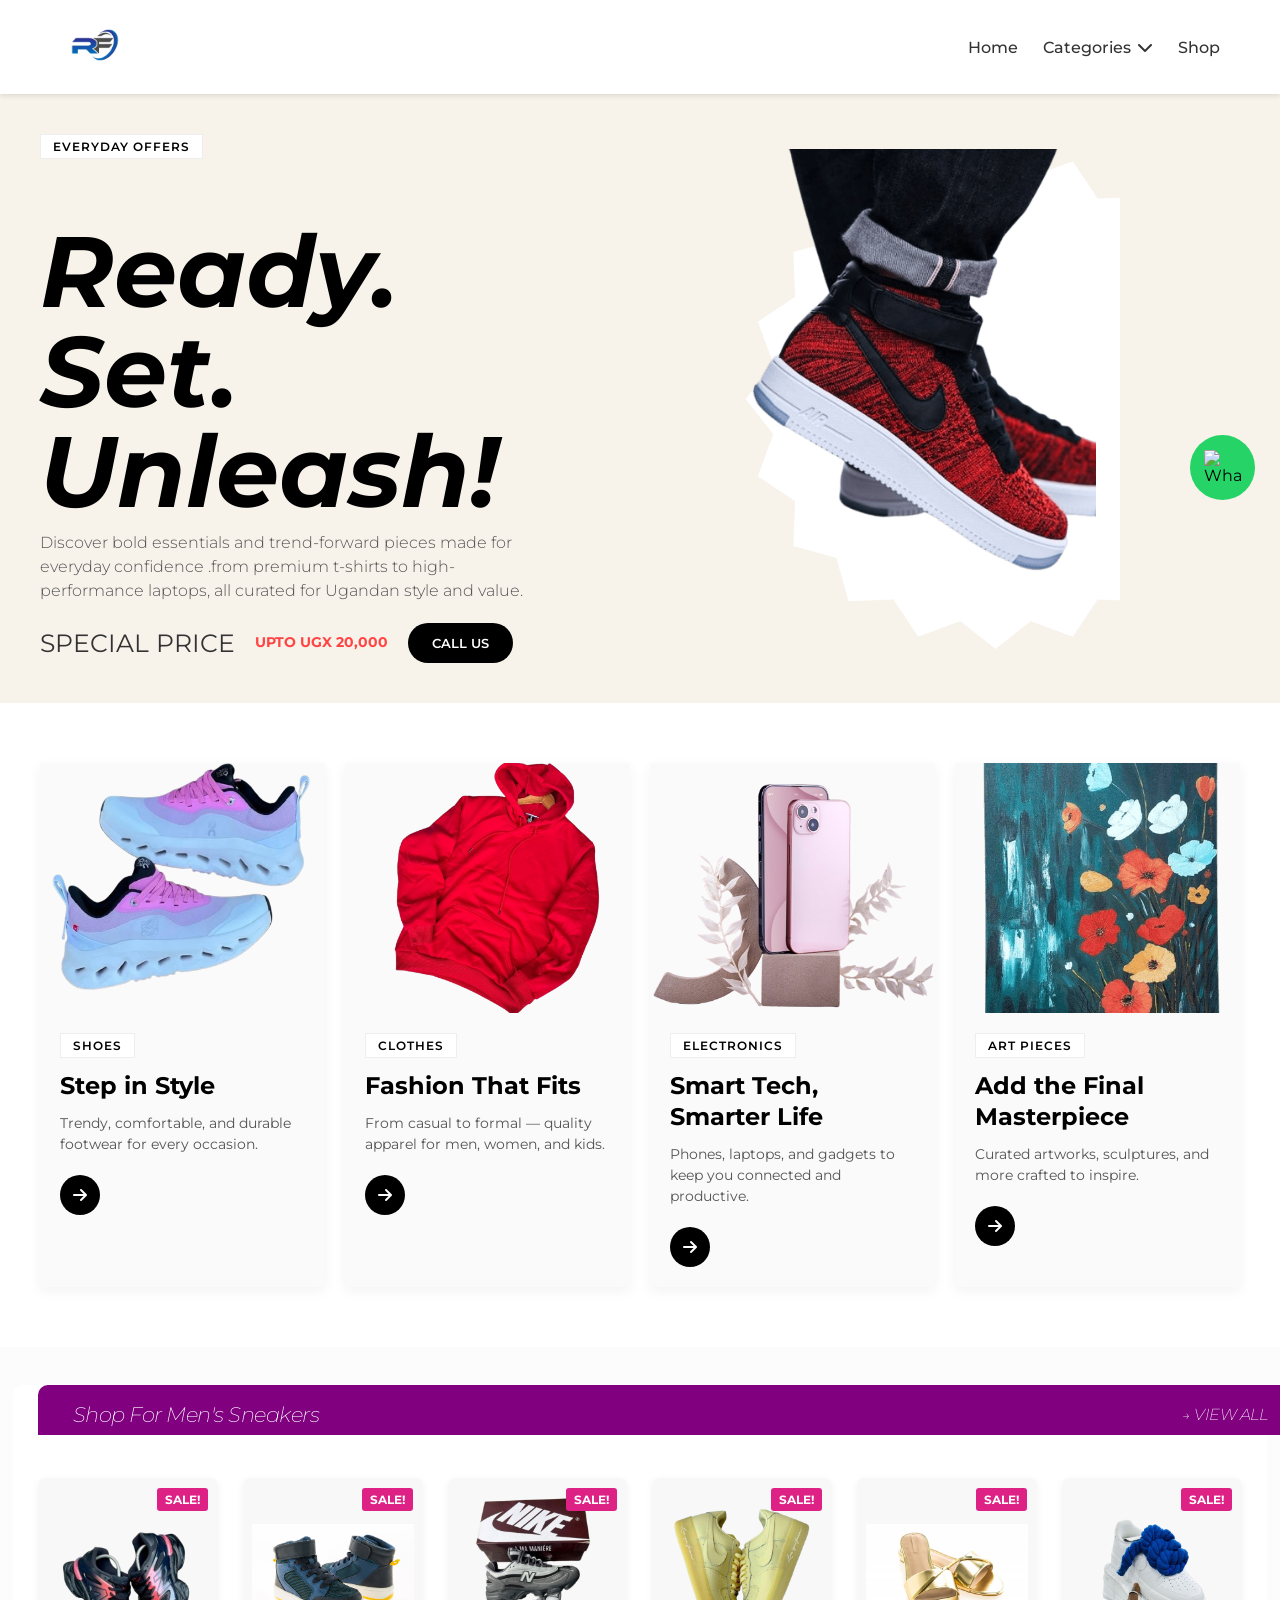
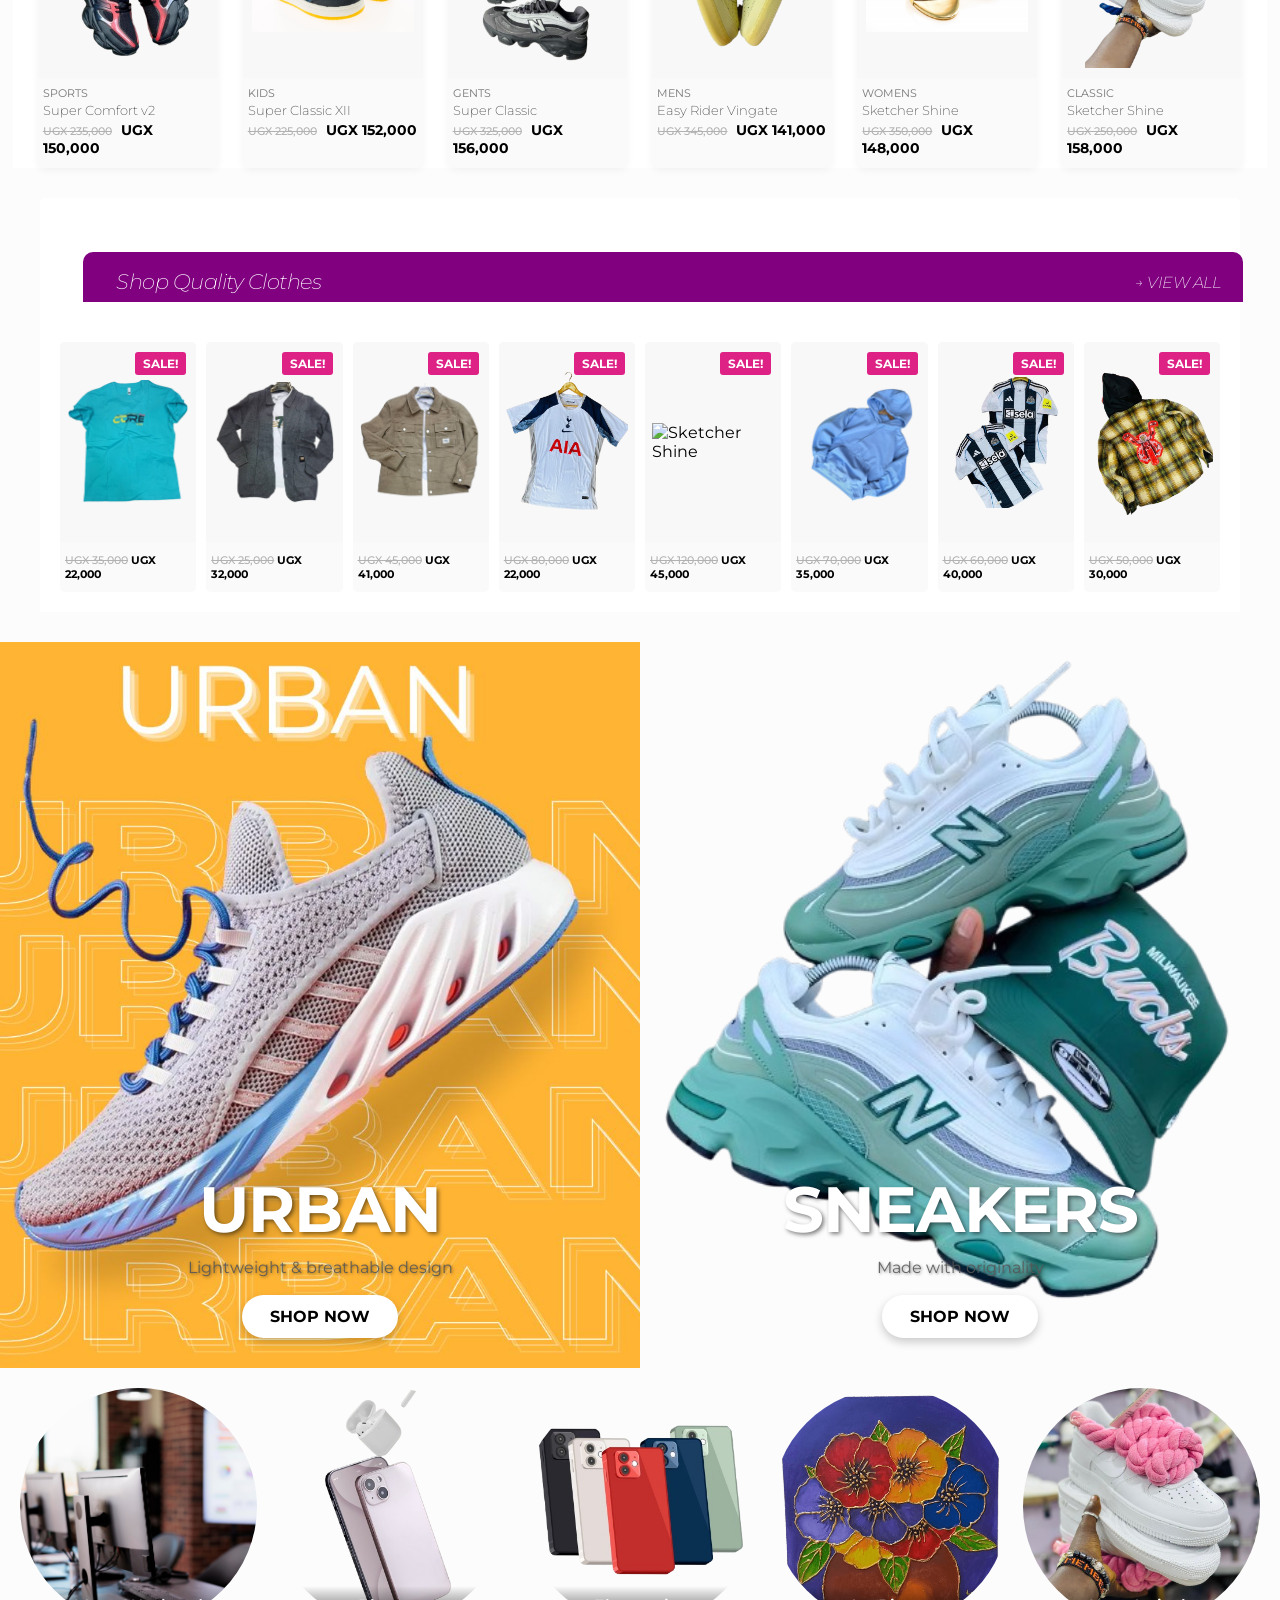
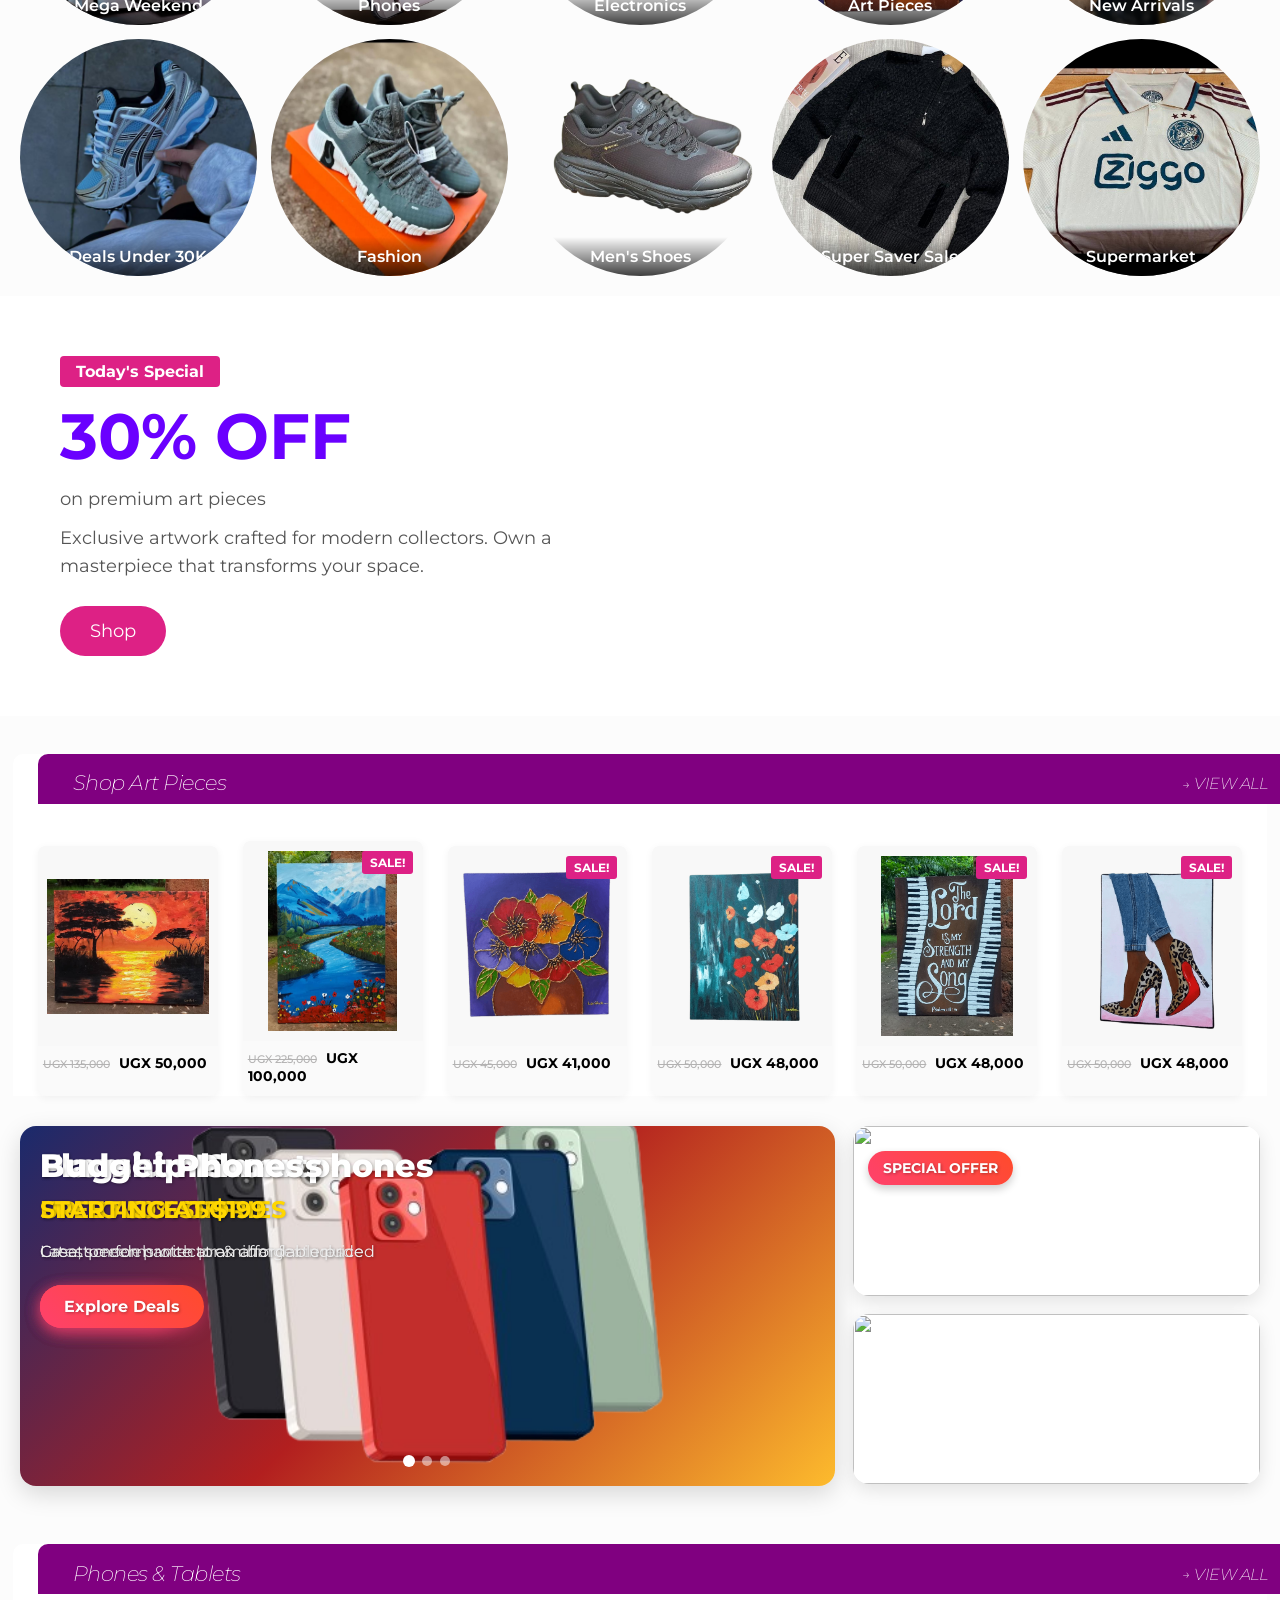
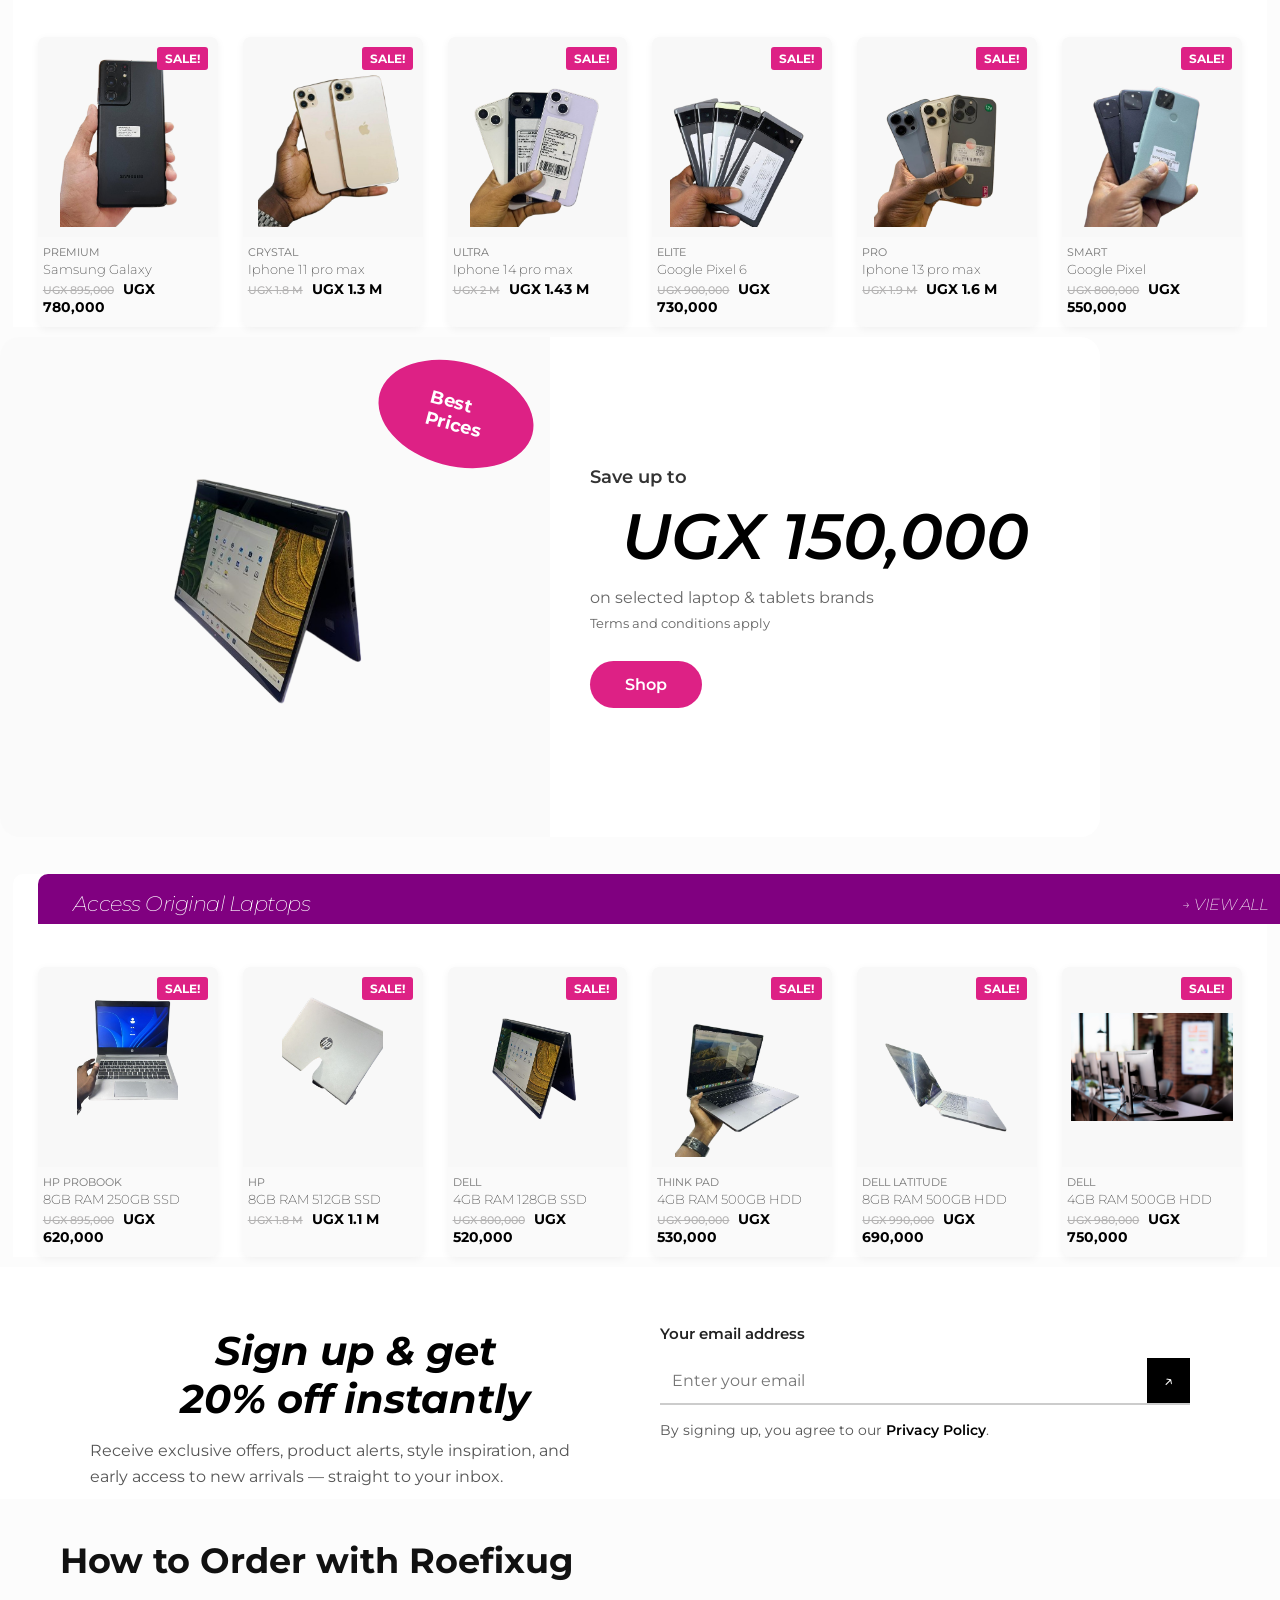
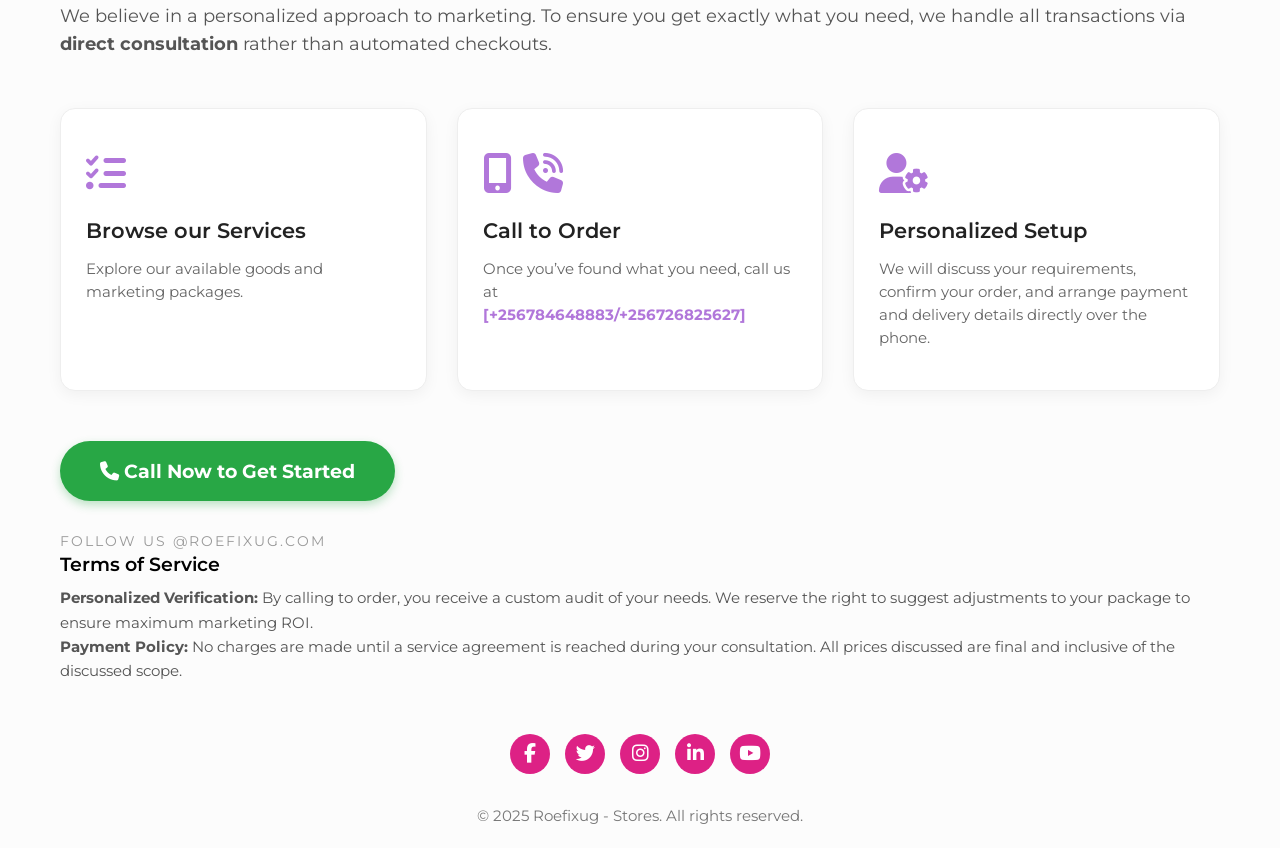
==== commit 749779df: "Add files via upload" ====
--- a/index.html
+++ b/index.html
@@ -2747,13 +2747,14 @@
                         <span>Unleash!</span>
                     </h1>
                     <p class="subtext">
-                        Discover bold essentials and trend-forward pieces made for everyday confidence.
+                        Discover bold essentials and trend-forward pieces made for everyday confidence
+                        .from premium t-shirts to high-performance laptops, all curated for Ugandan style and value.
                     </p>
                     <div class="price-action">
                         <div class="special-price">
-                            <i class="fas fa-chevron-down"></i> SPECIAL PRICE
+                             SPECIAL PRICE
                         </div>
-                        <div class="price">UGX 20000</div>
+                        <div class="price">UPTO UGX 20,000</div>
                         <button class="add-to-cart">
                           <a href="tel:+256741427763" style="text-decoration: none; color: white;">CALL US</a>
                         </button>
@@ -2764,11 +2765,8 @@
                 <!-- Right Image & Badge -->
                 <div class="hero-image-wrapper">
                   <div class="image-slider">
-                    <!-- Primary hero image (above the fold) — high priority -->
                     <img src="Images/whiteRed-removebg.png" alt="Red Sneakers – Stylish Men's Shoes | Roefix Uganda"
-                      class="hero-image active" fetchpriority="high">
-                
-                    <!-- Secondary slides — can be lower priority -->
+                      class="hero-image active" fetchpriority="high">      
                     <img src="Images/Joo-removebg-preview.png" alt="White & Red Sportswear – Trendy Casual Outfits | Roefix Uganda"
                       class="hero-image" fetchpriority="low">
                     <img src="Images/RedMeNSjACKET-removebg.png" alt="Red Men's Jacket – Premium Outerwear Collection | Roefix Uganda"
@@ -2785,13 +2783,6 @@
             </div>
         </section>
 
-<!-- PRODUCTS DISPLAY SECTION -->
-<section class="products-section" id="products-section">
-    <h2 id="category-title" style="margin-bottom: 20px; color: #333;">All Products</h2>
-    <div class="products-grid" id="products-grid">
-        <!-- Products loaded by JS -->
-    </div>
-</section>
 
 
 
--- a/style.css
+++ b/style.css
@@ -11,12 +11,12 @@
     margin: 0 auto;
     display: flex;
     align-items: center;
-    gap: 60px;
+    gap: 50px;
 }
 
 .hero-text {
     flex: 1;
-    max-width: 500px;
+    max-width: 600px;
 }
 
 .tag {
@@ -26,7 +26,7 @@
     font-size: 12px;
     font-weight: 600;
     text-transform: uppercase;
-    margin-bottom: 10px;
+    margin-bottom: 5px;
     border: 1px solid #eee;
 }
 
@@ -36,7 +36,7 @@
     font-style: italic;
     line-height: 1;
     color: #000;
-    margin-bottom: 20px;
+    margin-bottom: 10px;
 }
 
 .headline span {
@@ -46,7 +46,8 @@
 .subtext {
     font-size: 16px;
     color: #555;
-    margin-bottom: 24px;
+    margin-bottom: 14px;
+    font-weight:300
 }
 
 .price-action {
@@ -57,7 +58,7 @@
 }
 
 .special-price {
-    font-size: 14px;
+    font-size: 25px;
     color: #333;
     display: flex;
     align-items: center;
@@ -65,7 +66,7 @@
 }
 
 .price {
-    font-size: 32px;
+    font-size: 2rem;
     font-weight: 800;
     color: #ff4444;
 }
--- a/Cssindex.css
+++ b/Cssindex.css
@@ -0,0 +1,4396 @@
+      * {
+          margin: 0;
+          padding: 0;
+          box-sizing: border-box;
+          font-family: 'Montserrat', sans-serif;
+          text-decoration: none;
+      }
+
+      html {
+          scroll-behavior: smooth;
+      }
+
+
+      body {
+          background: #fcfcfc;
+
+      }
+
+      a {
+          color: black;
+      }
+
+      a:hover {
+          color: orange;
+      }
+
+      main {
+          padding: 10px 5px;
+      }
+
+      .header {
+          background: white;
+          box-shadow: 0 2px 5px rgba(0, 0, 0, 0.1);
+          position: relative;
+          z-index: 1000;
+      }
+
+      .nav-container {
+          max-width: 1200px;
+          margin: 0 auto;
+          display: flex;
+          justify-content: space-between;
+          align-items: center;
+          padding: 15px 20px;
+      }
+
+      .logoo {
+          width: 40px;
+          height: 40px;
+          background: #000;
+          color: white;
+          display: flex;
+          align-items: center;
+          justify-content: center;
+          font-weight: bold;
+          font-size: 20px;
+      }
+
+      .nav-menu {
+          display: flex;
+          gap: 25px;
+          align-items: center;
+      }
+
+      .nav-link {
+          text-decoration: none;
+          color: #333;
+          font-size: 16px;
+          font-weight: 500;
+          display: flex;
+          align-items: center;
+          gap: 6px;
+      }
+
+      .nav-link:hover {
+          color: #ff6b35;
+      }
+
+      .dropdown {
+          cursor: pointer;
+      }
+
+      .user-actions {
+          display: flex;
+          gap: 20px;
+          align-items: center;
+      }
+
+
+      /* ===== DESKTOP MEGA MENU ===== */
+      .mega-menu {
+          position: absolute;
+          top: 100%;
+          left: 0;
+          right: 0;
+          background: white;
+          box-shadow: 0 10px 30px rgba(0, 0, 0, 0.1);
+          display: none;
+          z-index: 999;
+          padding: 20px 40px;
+          border-top: 1px solid #eee;
+      }
+
+      .mega-menu.active {
+          display: flex;
+          gap: 30px;
+      }
+
+      .sidebar {
+          width: 200px;
+          background: #000;
+          color: white;
+          padding: 20px;
+          min-height: 300px;
+
+      }
+
+      .sidebar-item {
+          padding: 12px 15px;
+          cursor: pointer;
+          display: flex;
+          align-items: center;
+          gap: 10px;
+          font-weight: 600;
+          transition: background 0.2s;
+          border-radius: 4px;
+      }
+
+      .sidebar-item:hover,
+      .sidebar-item.active {
+          background: #4a4949;
+      }
+
+      .content {
+          flex: 1;
+          display: flex;
+          gap: 30px;
+          padding: 0 10px;
+      }
+
+      .column h4 {
+          margin-bottom: 15px;
+          font-size: 16px;
+          color: #555;
+          font-weight: 600;
+      }
+
+      .column a {
+          display: block;
+          color: #555;
+          text-decoration: none;
+          padding: 8px 0;
+          font-size: 14px;
+          transition: color 0.2s;
+      }
+
+      .column a:hover {
+          color: #ff6b35;
+      }
+
+      .promo-image {
+          width: 300px;
+          height: 300px;
+          background: url('Images/shoper.jpg') no-repeat center center;
+          background-size: cover;
+          position: relative;
+
+      }
+
+      .promo-text {
+          position: absolute;
+          bottom: 12px;
+          left: 12px;
+          background: rgba(255, 255, 255, 0.9);
+          padding: 8px 14px;
+          border-radius: 6px;
+          font-weight: 600;
+          display: flex;
+          align-items: center;
+          gap: 6px;
+          color: #333;
+      }
+
+      /* ===== MOBILE MENU ===== */
+      .mobile-toggle {
+          display: none;
+          background: none;
+          border: none;
+          font-size: 24px;
+          cursor: pointer;
+          color: #333;
+      }
+
+      .mobile-menu {
+          position: fixed;
+          top: 0;
+          left: -100%;
+          width: 80%;
+          height: 100vh;
+          background: white;
+          box-shadow: 2px 0 10px rgba(0, 0, 0, 0.1);
+          z-index: 1001;
+          transition: left 0.3s ease;
+          overflow-y: auto;
+          padding: 20px;
+      }
+
+      .mobile-menu.active {
+          left: 0;
+      }
+
+      .mobile-menu-header {
+          display: flex;
+          justify-content: space-between;
+          align-items: center;
+          padding-bottom: 20px;
+          border-bottom: 1px solid #eee;
+          margin-bottom: 20px;
+      }
+
+      .close-btn {
+          background: none;
+          border: none;
+          font-size: 24px;
+          cursor: pointer;
+          color: #333;
+      }
+
+      .mobile-menu-list {
+          list-style: none;
+          padding: 0;
+          margin: 0;
+      }
+
+      .mobile-menu-item {
+          padding: 12px 0;
+          border-bottom: 1px solid #f0f0f0;
+          font-size: 16px;
+          color: #333;
+          display: flex;
+          justify-content: space-between;
+          align-items: center;
+      }
+
+      .mobile-menu-item a {
+          color: #333;
+          text-decoration: none;
+          width: 100%;
+      }
+
+      /* Submenu */
+      .sub-menu {
+          display: none;
+          padding-left: 20px;
+          margin-top: 10px;
+          margin-bottom: 10px;
+      }
+
+      .sub-menu.active {
+          display: block;
+      }
+
+      .sub-menu-item {
+          display: block;
+          padding: 8px 0;
+          color: #555;
+          font-size: 14px;
+          text-decoration: none;
+          border-bottom: 1px solid #f5f5f5;
+      }
+
+      .sub-menu-item:hover {
+          color: #ff6b35;
+      }
+
+      /* ===== PRODUCTS SECTION ===== */
+      .products-section {
+          padding: 30px 20px;
+          background: #fafafa;
+      }
+
+      .products-grid {
+          display: grid;
+          grid-template-columns: repeat(auto-fill, minmax(200px, 1fr));
+          gap: 20px;
+      }
+
+      .product-card {
+          background: white;
+          border-radius: 8px;
+          overflow: hidden;
+          box-shadow: 0 2px 8px rgba(0, 0, 0, 0.05);
+          transition: transform 0.2s;
+      }
+
+      .product-card:hover {
+          transform: translateY(-4px);
+      }
+
+      .product-image {
+          width: 100%;
+          height: 200px;
+          background-size: cover;
+          background-position: center;
+      }
+
+      .product-info {
+          padding: 15px;
+      }
+
+      .product-title {
+          font-size: 14px;
+          font-weight: 600;
+          color: #333;
+          margin-bottom: 5px;
+      }
+
+      .product-price {
+          font-size: 16px;
+          color: #ff6b35;
+          font-weight: 600;
+      }
+
+      /* ===== RESPONSIVE BREAKPOINTS ===== */
+      @media (max-width: 768px) {
+
+          .nav-menu,
+          .user-actions {
+              display: none;
+          }
+
+          .mobile-toggle {
+              display: block;
+          }
+
+          .mega-menu {
+              display: none !important;
+              /* Hide desktop mega menu on mobile */
+          }
+      }
+
+      @media (min-width: 769px) {
+          .mobile-menu {
+              display: none;
+          }
+
+          .products-section {
+              max-width: 1200px;
+              margin: 0 auto;
+          }
+      }
+
+
+      #products-grid {
+          display: grid;
+          grid-template-columns: repeat(auto-fill, minmax(200px, 1fr));
+          gap: 20px;
+      }
+
+      /* Add this inside your <style> tag */
+      .container {
+          max-width: 1200px;
+          margin: 30px auto;
+          padding: 0 20px;
+      }
+
+
+
+      /* ===== SECTION ANIMATION ===== */
+      .featured-products {
+          opacity: 0;
+          transform: translateX(-100px);
+          transition: opacity 0.8s ease-out, transform 0.8s ease-out;
+          background-color: #fff;
+          width: 98%;
+          border-radius: 10px 10px 0 0;
+          justify-content: center;
+          margin: 10px auto;
+
+      }
+
+      .featured-products.visible {
+          opacity: 1;
+          transform: translateX(0);
+      }
+
+      /* ===== HEADER ===== */
+      .section-header {
+          display: flex;
+          justify-content: space-between;
+          align-items: center;
+          background-color: #B177DA;
+          height: 40px;
+          margin: 0 auto;
+          padding-right: 10px;
+          width: 100%;
+          border-radius: 10px 10px 0 0;
+      }
+
+      .section-header p {
+          color: #000;
+          font-size: 1rem;
+          margin-left: 10px;
+          letter-spacing: 0.5px;
+          padding-bottom: 5px;
+          text-transform: lowercase;
+
+
+      }
+
+      .view-all {
+          position: relative;
+          margin-left: 10px;
+          font-weight: 400;
+          text-decoration: none;
+          color: #000;
+
+      }
+
+      .view-all:hover {
+          text-decoration: underline;
+      }
+
+      .view-all::before {
+          content: "→";
+          font-size: 0.9rem;
+      }
+
+      /* ===== PRODUCT GRID ===== */
+      .product-grid {
+          display: grid;
+          grid-template-columns: repeat(auto-fit, minmax(150px, 1fr));
+          gap: 10px;
+          padding: 0 2%;
+      }
+
+      .product-card {
+          background: #fafafa;
+          overflow: hidden;
+          transition: all 0.1s ease;
+          position: relative;
+          margin-top: 5px;
+      }
+
+      .product-card:hover {
+
+          box-shadow: 0 10px 25px rgba(0, 0, 0, 0.1);
+      }
+
+      /* ===== SALE BADGE ===== */
+      .sale-badge {
+          position: absolute;
+          background: rgb(221, 33, 133);
+          color: #fff;
+          font-weight: bold;
+          border-radius: 3px;
+          z-index: 2;
+          font-size: 0.55rem;
+          padding: 3px 6px;
+          top: 5px;
+          right: 5px;
+      }
+
+      /* ===== SHOE IMAGE CONTAINER ===== */
+      .shoe-image-container {
+          width: 100%;
+          height: 120px;
+          display: flex;
+          align-items: center;
+          justify-content: center;
+          background: #f8f8f8;
+          overflow: hidden;
+      }
+
+      .shoe-image {
+          max-width: 90%;
+          max-height: 90%;
+          object-fit: contain;
+          transition: transform 0.3s ease;
+      }
+
+      .shoe-image:hover {
+          transform: scale(1.05);
+      }
+
+      /* ===== PRODUCT INFO ===== */
+      .product-info {
+          padding: 8px 5px;
+      }
+
+      .category {
+          font-size: 0.7rem;
+          text-transform: uppercase;
+          color: #777;
+          margin-bottom: 3px;
+      }
+
+      .product-title {
+          font-size: .8rem;
+          font-weight: 200;
+          margin-bottom: 3px;
+      }
+
+      .price {
+          font-size: .9rem;
+          font-weight: 700;
+          margin-bottom: 3px;
+      }
+
+      .original-price {
+          text-decoration: line-through;
+          color: #b3b2b2;
+          font-size: 0.7rem;
+          margin-right: 5px;
+          font-weight: 500;
+      }
+
+      .discounted-price {
+          color: #000;
+      }
+
+      /* ===== SIZE SELECTOR ===== */
+      .size-selector {
+          display: flex;
+          flex-wrap: wrap;
+          gap: 5px;
+      }
+
+      .size-btn {
+          width: 30px;
+          height: 30px;
+          border: 1px solid #ddd;
+          border-radius: 6px;
+          display: flex;
+          align-items: center;
+          justify-content: center;
+          font-weight: 400;
+          cursor: pointer;
+          transition: all 0.2s ease;
+      }
+
+      .size-btn:hover {
+          background: #eee;
+          border-color: #bbb;
+      }
+
+      .size-btn.selected {
+          background: #000;
+          color: white;
+          border-color: #000;
+      }
+
+      /* ===== RESPONSIVE ===== */
+      @media (max-width: 768px) {
+          .featured-products {
+              border-radius: 0%;
+              width: 100%;
+          }
+
+          .section-header p {
+              font-size: 2.2rem;
+          }
+
+          .product-grid {
+              grid-template-columns: repeat(4, 1fr)
+          }
+
+          .shoe-image-container {
+              height: 120px;
+          }
+
+          .section-header {
+              display: flex;
+              justify-content: space-between;
+              align-items: center;
+              background-color: #B177DA;
+              height: 40px;
+              margin: 0 auto;
+              padding-right: 10px;
+              width: 100%;
+              border-radius: 5px 5px 0 0;
+          }
+
+          .section-header p {
+              color: #fff;
+              font-size: 1.2rem;
+              margin-left: 10px;
+              letter-spacing: 0.5px;
+              padding-bottom: 10px;
+
+          }
+
+          .view-all {
+              padding-top: 5px;
+              font-size: .7rem;
+              margin-left: 10px;
+              font-weight: 200;
+              text-decoration: none;
+              color: #fff;
+
+          }
+
+          .view-all::before {
+              content: "→";
+              font-size: 0.5rem;
+          }
+      }
+
+      @media (max-width: 480px) {
+          .featured-products {
+              border-radius: 0%;
+              width: 100%;
+          }
+
+          .shoe-image-container {
+              height: 100px;
+          }
+
+          .section-header h1 {
+              font-size: 1rem;
+          }
+
+          .product-grid {
+              grid-template-columns: repeat(3, 1fr)
+          }
+
+          .product-info {
+              padding: 5px;
+          }
+
+          .size-btn {
+              width: 20px;
+              height: 20px;
+              font-size: 0.6rem;
+          }
+
+          .product-title {
+              font-size: .6rem;
+              font-weight: 200;
+              margin-bottom: 3px;
+          }
+
+          .price {
+              font-size: .6rem;
+              font-weight: 500;
+              margin-bottom: 3px;
+          }
+
+          .original-price {
+              text-decoration: line-through;
+              color: #b3b2b2;
+              font-size: 0.6rem;
+              margin-right: 5px;
+              font-weight: 500;
+          }
+
+          .section-header {
+              display: flex;
+              justify-content: space-between;
+              align-items: center;
+              background-color: #B177DA;
+              height: 30px;
+              margin: 0 auto;
+              width: 100%;
+              border-radius: 0;
+
+          }
+
+          .section-header p {
+              color: #fff;
+              font-size: 1.2rem;
+              margin-left: 10px;
+              letter-spacing: 0.5px;
+              padding-bottom: 5px;
+
+          }
+
+          .view-all {
+              padding-top: 10px;
+              font-size: .7rem;
+              margin-left: 10px;
+              font-weight: 200;
+              text-decoration: none;
+              color: #fff;
+
+          }
+
+          .view-all::before {
+              content: "→";
+              font-size: 0.5rem;
+          }
+      }
+
+
+
+
+
+
+
+      /*CLOTHES SECTION*/
+
+      .fc-section {
+          opacity: 0;
+          transform: translateY(30px);
+          transition: opacity 0.6s ease, transform 0.6s ease;
+          background-color: #fff;
+          width: 100%;
+          max-width: 1200px;
+          margin: 30px auto;
+          border-radius: 5px 5px 0 0;
+      }
+
+      .fc-section.animate {
+          opacity: 1;
+          transform: translateY(0);
+      }
+
+      .fc-section-header {
+          display: flex;
+          justify-content: space-between;
+          align-items: center;
+          margin: 0 auto;
+          width: 100%;
+          border-radius: 5px 5px 0 0;
+          background: #B177DA;
+          color: white;
+          padding: 8px 10px;
+
+      }
+
+      .fc-section-header h2 {
+          color: #fff;
+          font-size: 1.2rem;
+      }
+
+
+      .fc-view-all {
+          text-decoration: none;
+          color: #fff;
+          font-weight: bold;
+          font-size: 1rem;
+      }
+
+      /* ===== PRODUCT GRID ===== */
+      .fc-product-grid {
+          display: grid;
+          grid-template-columns: repeat(6, 1fr);
+          gap: 5px;
+      }
+
+      .fc-product-card {
+          background: #fafafa;
+          overflow: hidden;
+          transition: all 0.3s ease;
+          position: relative;
+          margin-top: 5px;
+      }
+
+      .fc-product-card:hover {
+          transform: translateY(-3px) scale(1);
+          box-shadow: 0 10px 25px rgba(0, 0, 0, 0.2);
+      }
+
+      /* ===== SALE BADGE ===== */
+      .fc-sale-badge {
+          position: absolute;
+          top: 5px;
+          right: 5px;
+          background: #eaad51;
+          color: #fff;
+          font-size: 0.55rem;
+          font-weight: bold;
+          padding: 3px 6px;
+          border-radius: 3px;
+          z-index: 2;
+
+      }
+
+      /* ===== IMAGE CONTAINER ===== */
+      .fc-image-container {
+          width: 100%;
+          height: 180px;
+          display: flex;
+          align-items: center;
+          justify-content: center;
+          overflow: hidden;
+          border-radius: 3px;
+
+      }
+
+      .fc-product-image {
+          max-width: 100%;
+          object-fit: contain;
+          transition: transform 0.3s ease;
+      }
+
+      .fc-product-image:hover {
+          transform: scale(1.01);
+      }
+
+      /* ===== PRODUCT INFO ===== */
+      .fc-product-info {
+          padding: 5px 10px;
+      }
+
+      .fc-category {
+          font-size: 0.7rem;
+          text-transform: uppercase;
+          color: #777;
+          margin-bottom: 3px;
+      }
+
+      .fc-title {
+          font-size: .8rem;
+          font-weight: 500;
+          margin-bottom: 3px;
+      }
+
+      .fc-price {
+          font-size: 0.7rem;
+          font-weight: 700;
+          margin-bottom: 3px;
+          display: block;
+      }
+
+      .fc-original-price {
+          text-decoration: line-through;
+          color: #b3b2b2;
+          font-size: 0.7rem;
+          font-weight: 500;
+
+      }
+
+      .fc-discounted-price {
+          color: #000;
+      }
+
+      /* ===== RESPONSIVE ===== */
+      @media (max-width: 768px) {
+          .fc-section-header p {
+              font-size: 1rem;
+          }
+
+          .fc-product-grid {
+              grid-template-columns: repeat(4, 1fr);
+          }
+
+          .fc-image-container {
+              height: 150px;
+          }
+      }
+
+      @media (max-width: 480px) {
+          .fc-product-image {
+              max-width: 90%;
+              object-fit: contain;
+              transition: transform 0.3s ease;
+          }
+
+          .fc-section-header {
+              border-radius: 0px 0px 0 0;
+
+          }
+
+          .fc-product-grid {
+              gap: 5px;
+          }
+
+          .fc-section-header p {
+              font-size: .95rem;
+          }
+
+          .fc-product-grid {
+              grid-template-columns: repeat(3, 1fr);
+          }
+
+          .fc-image-container {
+              height: 100px;
+          }
+
+          .fc-title {
+              font-size: 0.8rem;
+              font-weight: 400;
+              margin-bottom: 3px;
+          }
+
+          .fc-price {
+              font-size: 0.75rem;
+              font-weight: 600;
+              margin-bottom: 3px;
+              display: block;
+          }
+
+          .fc-original-price {
+              text-decoration: line-through;
+              color: #b3b2b2;
+              font-size: 0.7rem;
+              font-weight: 500;
+          }
+      }
+
+
+
+
+
+
+      /* =====ART PIECES SECTION ===== */
+      .artwork-section {
+          background: #fff;
+          margin: 30px auto;
+          border-radius: 5px 5px 0 0;
+          overflow: hidden;
+          position: relative;
+      }
+
+      .artwork-section-header {
+          display: flex;
+          justify-content: space-between;
+          align-items: center;
+          background-color: #B177DA;
+          padding: 10px 12px;
+          border-radius: 5px 5px 0 0;
+          margin-bottom: 8px;
+      }
+
+      .art-grid-container {
+          display: flex;
+          flex-wrap: nowrap;
+
+
+      }
+
+      .artwork-section-header h2 {
+          color: #FFF;
+          font-size: 1.2rem;
+      }
+
+      .artwork-see-all-link {
+          color: #fff;
+          text-decoration: none;
+          font-weight: bold;
+          font-size: 0.9rem;
+      }
+
+      .artwork-see-all-link:hover {
+          text-decoration: underline;
+      }
+
+      /* ===== GRID WRAPPER ===== */
+      .artwork-grid-wrapper {
+          position: relative;
+          overflow: visible;
+          background-color: #fff;
+      }
+
+      /* ===== SCROLLABLE GRID CONTAINER ===== */
+      .artwork-grid-container {
+          display: grid;
+          grid-template-columns: repeat(auto-fill, minmax(180px, 1fr));
+          flex-wrap: wrap;
+          padding: 10px;
+          overflow-x: auto;
+          gap: 5px;
+
+
+      }
+
+      .artwork-grid-container::-webkit-scrollbar {
+          display: none;
+      }
+
+      /* ===== ART CARD ===== */
+      .artwork-card {
+          min-width: calc(100% / 3 - 8px);
+          /* 3 per row on mobile */
+          flex: 0 0 auto;
+          background: white;
+          border-radius: 3px;
+          box-shadow: 0 2px 6px rgba(0, 0, 0, 0.08);
+          transition: transform 0.2s ease, box-shadow 0.2s ease;
+          position: relative;
+          overflow: hidden;
+      }
+
+      .artwork-card:hover {
+          transform: translateY(-2px);
+          box-shadow: 0 6px 12px rgba(0, 0, 0, 0.12);
+      }
+
+      /* ===== SALE BADGE ===== */
+      .artwork-sale-badge {
+          position: absolute;
+          top: 8px;
+          right: 8px;
+          background: #eaad51;
+          color: white;
+          font-size: 0.65rem;
+          font-weight: bold;
+          padding: 2px 6px;
+          border-radius: 3px;
+          z-index: 2;
+      }
+
+      /* ===== IMAGE ===== */
+      .artwork-image {
+          width: 100%;
+          height: 140px;
+          object-fit: cover;
+          transition: transform 0.3s ease;
+      }
+
+      .artwork-image:hover {
+          transform: scale(1.01);
+      }
+
+      /* ===== PRODUCT INFO ===== */
+      .artwork-info {
+          padding: 10px;
+      }
+
+      .artwork-title {
+          font-size: 0.9rem;
+          font-weight: 500;
+          margin-bottom: 4px;
+          white-space: nowrap;
+          overflow: hidden;
+          text-overflow: ellipsis;
+      }
+
+      .artwork-price {
+          font-size: 0.75rem;
+          font-weight: 700;
+      }
+
+      .artwork-original-price {
+          text-decoration: line-through;
+          color: #b3b3b3;
+          font-size: 0.65rem;
+          margin-right: 4px;
+      }
+
+      .artwork-discounted-price {
+          color: #000;
+      }
+
+
+
+      /* Tablet & Desktop: 6 per row */
+      @media (min-width: 768px) {
+          .artwork-section-header {
+
+              background-color: #B177DA;
+              padding: 8px 10px;
+              border-radius: 0px 0px 0 0;
+
+          }
+
+          .artwork-card {
+              min-width: calc(100% / 6 - 10px);
+              /* 6 per row */
+          }
+
+          .artwork-info {
+              padding: 12px;
+          }
+
+          .artwork-title {
+              font-size: 0.9rem;
+          }
+
+          .artwork-price {
+              font-size: 0.8rem;
+          }
+
+          .artwork-original-price {
+              font-size: 0.7rem;
+          }
+
+          .artwork-section-header h2 {
+              font-size: 1.2rem;
+          }
+      }
+
+      /* Mobile: 3 per row */
+      @media (max-width: 767px) {
+          .artwork-card {
+              min-width: calc(100% / 3 - 8px);
+          }
+
+          .artwork-image {
+              height: 120px;
+          }
+
+          .artwork-title {
+              font-size: 0.9rem;
+          }
+
+          .artwork-price {
+              font-size: 0.75rem;
+          }
+
+          .artwork-original-price {
+              font-size: 0.7rem;
+          }
+
+
+          .artwork-section-header h2 {
+              font-size: 1.2rem;
+          }
+
+          .artwork-see-all-link {
+              font-size: 0.8rem;
+          }
+      }
+
+      /* Extra small screens */
+      @media (max-width: 480px) {
+          .artwork-card {
+              min-width: calc(100% / 3 - 6px);
+              padding: 8px;
+          }
+
+          .artwork-image {
+              height: 100px;
+          }
+
+          .artwork-title {
+              font-size: 0.9rem;
+          }
+
+          .artwork-price {
+              font-size: 0.75rem;
+          }
+      }
+
+      /* Extra small screens */
+      @media (max-width: 375px) {
+          .artwork-card {
+              display: grid;
+              grid-template-columns: repeat(2, 1fr);
+
+          }
+
+          /* ===== IMAGE ===== */
+          .artwork-image {
+              width: 90%;
+              height: 70px;
+              object-fit: contain;
+              transition: transform 0.3s ease;
+          }
+
+
+
+          /* ===== PRODUCT INFO ===== */
+          .artwork-info {
+              padding: 7px;
+          }
+
+          .artwork-title {
+              font-size: .9rem;
+          }
+
+          .artwork-price {
+              font-size: 0.8rem;
+          }
+      }
+
+
+
+
+
+
+
+
+
+      /* ===== PHONE CATEGORIES SECTION ===== */
+      .phone-cat-section {
+          background: #fff;
+
+          margin: 30px auto;
+          border-radius: 5px 5px 0 0;
+          overflow: hidden;
+          position: relative;
+      }
+
+      .phone-cat-grid {
+          display: flex;
+          gap: 10px;
+          justify-content: space-between;
+          align-items: stretch;
+      }
+
+      .phone-cat-item {
+          flex: 1 1 0;
+          /* Forces equal width, even on small screens */
+          min-width: 0;
+
+          background-color: #fff;
+          border-radius: 5px;
+          overflow: hidden;
+          box-shadow: 0 4px 8px rgba(0, 0, 0, 0.1);
+          transition:
+              transform 0.3s ease,
+              box-shadow 0.3s ease,
+              opacity 0.4s ease;
+          opacity: 0;
+          transform: translateY(20px);
+          position: relative;
+      }
+
+      .phone-cat-item.animate-in {
+          opacity: 1;
+          transform: translateY(0);
+      }
+
+      .phone-cat-item:hover {
+          transform: translateY(-5px);
+          box-shadow: 0 8px 16px rgba(0, 0, 0, 0.15);
+      }
+
+      .phone-cat-image {
+          width: 90%;
+          height: 250px;
+          object-fit: contain;
+          display: block;
+          margin: 0 auto;
+          padding: 10px 0;
+      }
+
+      .phone-cat-label {
+          position: absolute;
+          bottom: 16px;
+          left: 50%;
+          transform: translateX(-50%);
+          background-color: white;
+          color: #000;
+          padding: 8px 20px;
+          border-radius: 30px;
+          font-weight: 700;
+          font-size: 14px;
+          box-shadow: 0 2px 6px rgba(0, 0, 0, 0.1);
+          white-space: nowrap;
+      }
+
+      /* ===== PHONE OFFERS SECTION ===== */
+      .phone-offers-section {
+          background: #fff;
+
+          margin: 30px auto;
+          border-radius: 5px 5px 0 0;
+          overflow: hidden;
+          position: relative;
+      }
+
+      .phone-offers-header {
+          background: #B177DA;
+          color: #fff;
+          padding: 8px 10px;
+          border-radius: 5px 5px 0 0;
+          display: flex;
+          font-size: 1rem;
+          justify-content: space-between;
+          align-items: center;
+          font-weight: 400;
+      }
+
+      .phone-offers-header h2 {
+          font-size: 1.2rem;
+      }
+
+      .see-all-link {
+          display: flex;
+          align-items: center;
+          gap: 5px;
+          text-decoration: none;
+          color: #fff;
+          font-weight: 400;
+      }
+
+      .see-all-link:hover {
+          text-decoration: underline;
+      }
+
+      .phone-offers-grid {
+          display: grid;
+          grid-template-columns: repeat(6, 1fr);
+          gap: 10px;
+          background-color: white;
+          border-radius: 0 0 5px 5px;
+      }
+
+      .phone-offer-card {
+          border-radius: 3px;
+          overflow: hidden;
+          transition: transform 0.3s ease, box-shadow 0.3s ease;
+          position: relative;
+      }
+
+      .phone-offer-card:hover {
+          transform: translateY(-5px);
+          box-shadow: 0 8px 20px rgba(0, 0, 0, 0.2);
+      }
+
+      .offer-image-container {
+          position: relative;
+          height: 200px;
+          overflow: hidden;
+      }
+
+      .offer-image {
+          width: 100%;
+          height: 100%;
+          object-fit: contain;
+          display: block;
+      }
+
+      .offer-discount {
+          position: absolute;
+          top: 20px;
+          right: 20px;
+          background-color: #dfb06a;
+          color: white;
+          padding: 4px 8px;
+          border-radius: 4px;
+          font-size: 12px;
+          font-weight: bold;
+      }
+
+      .offer-details {
+          padding: 7px;
+      }
+
+      .offer-title {
+          font-size: 0.9rem;
+          font-weight: 400;
+          color: #333;
+          margin-bottom: 3px;
+          display: -webkit-box;
+          -webkit-line-clamp: 2;
+          -webkit-box-orient: vertical;
+          overflow: hidden;
+          text-overflow: ellipsis;
+      }
+
+      .offer-price-row {
+          display: flex;
+          align-items: center;
+          gap: 5px;
+          margin-top: 3px;
+      }
+
+      .offer-current-price {
+          font-size: 0.8rem;
+          font-weight: 700;
+          color: #000;
+      }
+
+      .offer-original-price {
+          font-size: 0.8rem;
+          color: #000;
+          text-decoration: line-through;
+      }
+
+      /* ===== BACK TO TOP ===== */
+      .back-to-top-btn {
+          position: fixed;
+          bottom: 20px;
+          right: 20px;
+          width: 50px;
+          height: 50px;
+          background-color: #9c6ade;
+          color: white;
+          border-radius: 50%;
+          display: none;
+          align-items: center;
+          justify-content: center;
+          cursor: pointer;
+          box-shadow: 0 4px 12px rgba(0, 0, 0, 0.1);
+          transition: background-color 0.3s ease;
+          opacity: 0;
+          visibility: hidden;
+      }
+
+      .back-to-top-btn.visible {
+          opacity: 1;
+          visibility: visible;
+      }
+
+      .back-to-top-btn:hover {
+          background-color: #7a4cb7;
+      }
+
+      /* ===== RESPONSIVE ===== */
+      @media (max-width: 1200px) {
+          .phone-cat-image {
+              height: 220px;
+          }
+
+          .phone-cat-label {
+              font-size: 13px;
+              padding: 7px 18px;
+          }
+      }
+
+      @media (max-width: 900px) {
+          .phone-cat-image {
+              height: 200px;
+          }
+      }
+
+      @media (max-width: 768px) {
+          .phone-offers-header {
+              background: #B177DA;
+              border-radius: 0 0 0 0;
+          }
+
+          .phone-offers-grid {
+              grid-template-columns: repeat(4, 1fr);
+          }
+
+          .offer-image-container {
+              height: 180px;
+          }
+      }
+
+      @media (max-width: 480px) {
+          .phone-offers-grid {
+              grid-template-columns: repeat(3, 1fr);
+              gap: 2px;
+          }
+
+          .offer-details {
+              padding: 7px;
+          }
+
+          .offer-price-row {
+              display: flex;
+              flex-direction: column;
+              align-items: flex-start;
+              margin-top: 3px;
+          }
+
+          .offer-image-container {
+              height: 130px;
+          }
+
+          .offer-title {
+              font-size: 0.9rem;
+          }
+
+          .offer-current-price {
+              font-size: 0.9rem;
+              font-weight: 700;
+          }
+
+          .offer-original-price {
+              font-size: 0.8rem;
+          }
+
+          .offer-discount {
+              font-size: 10px;
+              padding: 3px 4px;
+          }
+      }
+
+
+
+
+
+
+
+
+      /* ===== LAPTOPS SECTION ===== */
+      .laptop-scrollable-section {
+          background: #fff;
+          margin: 30px auto;
+          overflow: hidden;
+          position: relative;
+      }
+
+      .laptop-section-header {
+          background: #B177DA;
+          color: white;
+          padding: 8px 10px;
+          border-radius: 5px 5px 0 0;
+          display: flex;
+          justify-content: space-between;
+          align-items: center;
+          font-weight: bold;
+          font-size: 1.2rem;
+      }
+
+      .laptop-section-header h2 {
+          margin: 0;
+          font-size: 1.2rem;
+      }
+
+      .laptop-see-all-link {
+          color: white;
+          text-decoration: none;
+          font-weight: bold;
+          font-size: 0.9rem;
+      }
+
+      .laptop-see-all-link:hover {
+          text-decoration: underline;
+      }
+
+      /* ===== SCROLL CONTAINER WRAPPER ===== */
+      .laptop-scroll-container-wrapper {
+          position: relative;
+          width: 100%;
+          overflow: visible;
+      }
+
+      /* ===== SCROLLABLE CONTAINER ===== */
+      .laptop-scroll-container {
+          display: flex;
+
+          padding: 10px 0 10px 10px;
+          overflow-x: auto;
+          scroll-behavior: smooth;
+          -webkit-overflow-scrolling: touch;
+          scrollbar-width: none;
+          padding-right: 40px;
+      }
+
+      .laptop-scroll-container::-webkit-scrollbar {
+          display: none;
+      }
+
+      /* ===== PRODUCT CARD ===== */
+      .laptop-product-card {
+          min-width: calc((100% - 96px) / 6);
+          /* 6 cards with 16px gap */
+          flex: 0 0 auto;
+          background: white;
+          border-radius: 4px;
+          box-shadow: 0 2px 6px rgba(0, 0, 0, 0.08);
+          transition: transform 0.2s ease, box-shadow 0.2s ease;
+          position: relative;
+          overflow: hidden;
+          display: flex;
+          flex-direction: column;
+      }
+
+      .laptop-product-card:hover {
+          transform: translateY(-2px);
+          box-shadow: 0 6px 12px rgba(0, 0, 0, 0.12);
+      }
+
+      /* ===== SALE BADGE ===== */
+      .laptop-sale-badge {
+          position: absolute;
+          top: 8px;
+          right: 8px;
+          background: #eaad51;
+          color: white;
+          font-size: 0.65rem;
+          font-weight: bold;
+          padding: 2px 6px;
+          border-radius: 3px;
+          z-index: 2;
+      }
+
+      /* ===== PRODUCT IMAGE ===== */
+      .laptop-product-image {
+          width: 100%;
+          height: 150px;
+          object-fit: cover;
+          background: #f9f9f9;
+          transition: transform 0.3s ease;
+      }
+
+      .laptop-product-image:hover {
+          transform: scale(1.03);
+      }
+
+      /* ===== PRODUCT INFO ===== */
+      .laptop-product-info {
+          padding: 10px;
+          flex: 1;
+          display: flex;
+          flex-direction: column;
+      }
+
+      .laptop-product-info h3 {
+          font-size: 0.9rem;
+          font-weight: 500;
+          margin-bottom: 4px;
+          white-space: nowrap;
+          overflow: hidden;
+          text-overflow: ellipsis;
+      }
+
+      .laptop-price {
+          font-size: 0.9rem;
+          font-weight: 500;
+          margin: 2px 0;
+      }
+
+      /* ===== SPECS LIST ===== */
+      .laptop-product-specs {
+          font-size: 0.75rem;
+          line-height: 1.4;
+          margin-top: 3px;
+          color: #444;
+      }
+
+      .laptop-product-specs ul {
+          list-style: none;
+          padding-left: 0;
+          margin: 2px 0 0;
+      }
+
+      .laptop-product-specs li {
+          margin-bottom: 1px;
+          display: flex;
+      }
+
+      .laptop-product-specs li::before {
+          content: "";
+          color: #282626;
+          font-weight: bold;
+          display: inline-block;
+          width: 1em;
+          margin-left: -1em;
+      }
+
+      /* ===== RIGHT ARROW BUTTON ===== */
+      .laptop-scroll-right-arrow {
+          position: absolute;
+          top: 50%;
+          right: 10px;
+          transform: translateY(-50%);
+          background: #282626;
+          border: 1px solid #fff;
+          width: 36px;
+          height: 36px;
+          border-radius: 50%;
+          display: flex;
+          align-items: center;
+          justify-content: center;
+          cursor: pointer;
+          z-index: 10;
+          box-shadow: 0 2px 6px rgba(0, 0, 0, 0.15);
+          opacity: 0;
+          transition: opacity 0.3s ease, background 0.2s ease;
+          pointer-events: none;
+      }
+
+      .laptop-scroll-container-wrapper:hover .laptop-scroll-right-arrow {
+          opacity: 1;
+          pointer-events: auto;
+      }
+
+      .laptop-scroll-right-arrow:hover {
+          background: #FF7700;
+      }
+
+      /* ===== RESPONSIVE ===== */
+      @media (min-width: 768px) and (max-width: 1023px) {
+          .laptop-product-card {
+              min-width: calc((100% - 64px) / 5);
+          }
+
+          .laptop-product-image {
+              height: 160px;
+          }
+
+          .laptop-product-specs {
+              font-size: 0.6rem;
+          }
+      }
+
+      @media (max-width: 767px) {
+          .laptop-section-header {
+              border-radius: 0 0 0 0;
+
+          }
+
+          .laptop-section-header {
+              border-radius: 0 0 0 0;
+          }
+
+          .laptop-product-card {
+              min-width: calc((100% - 32px) / 3);
+          }
+
+          .laptop-product-image {
+              height: 140px;
+          }
+
+          .laptop-product-info h3 {
+              font-size: 0.7rem;
+          }
+
+          .laptop-price {
+              font-size: 0.9em;
+          }
+
+          .laptop-product-specs {
+              font-size: 0.7rem;
+          }
+      }
+
+      @media (max-width: 480px) {
+          .laptop-product-card {
+              min-width: calc((100% - 16px) / 2);
+          }
+
+          .laptop-product-image {
+              height: 120px;
+          }
+
+          .laptop-product-info h3 {
+              font-size: 0.9rem;
+          }
+
+          .laptop-price {
+              font-size: 0.9rem;
+          }
+
+          .laptop-product-specs {
+              font-size: 0.7rem;
+          }
+      }
+
+
+
+
+
+
+
+
+
+
+
+
+
+
+
+      /* ===== QUALITY SHOE SECTION ===== */
+
+      .quality-shoe-header {
+          background: #B177DA;
+          color: white;
+          padding: 8px 10px;
+          border-radius: 5px 5px 0 0;
+          display: flex;
+          justify-content: space-between;
+          align-items: center;
+          font-weight: bold;
+          font-size: 1.2rem;
+      }
+
+      .quality-shoe-header h2 {
+          margin: 0;
+          font-size: 1.2rem;
+      }
+
+      .quality-shoe-see-all-link {
+          color: white;
+          text-decoration: none;
+          font-weight: bold;
+          font-size: 0.9rem;
+      }
+
+      .quality-shoe-see-all-link:hover {
+          text-decoration: underline;
+      }
+
+      /* ===== SCROLL CONTAINER WRAPPER ===== */
+      .quality-shoe-scroll-container-wrapper {
+          position: relative;
+          width: 100%;
+          overflow: visible;
+          padding: 10px;
+      }
+
+      /* ===== SCROLLABLE CONTAINER ===== */
+      .quality-shoe-scroll-container {
+          display: flex;
+          padding: 10px 0 10px 10px;
+          overflow-x: auto;
+          scroll-behavior: smooth;
+          -webkit-overflow-scrolling: touch;
+          scrollbar-width: none;
+          padding-right: 10px;
+          background-color: #fff;
+      }
+
+      .quality-shoe-scroll-container::-webkit-scrollbar {
+          display: none;
+      }
+
+      /* ===== SHOE CARD ===== */
+      .quality-shoe-card {
+          min-width: calc((100% - 96px) / 6);
+          background: white;
+          box-shadow: 0 2px 6px rgba(0, 0, 0, 0.08);
+          transition: transform 0.2s ease, box-shadow 0.2s ease;
+          position: relative;
+          overflow: hidden;
+          display: flex;
+          flex-direction: column;
+      }
+
+      .quality-shoe-card:hover {
+          transform: translateY(-2px);
+          box-shadow: 0 6px 12px rgba(0, 0, 0, 0.12);
+      }
+
+      /* ===== SALE BADGE ===== */
+      .quality-shoe-sale-badge {
+          position: absolute;
+          top: 8px;
+          right: 8px;
+          background: #EAAD51;
+          color: white;
+          font-size: 0.65rem;
+          font-weight: bold;
+          padding: 2px 6px;
+          border-radius: 3px;
+          z-index: 2;
+      }
+
+      /* ===== SHOE IMAGE ===== */
+      .quality-shoe-image {
+          width: 100%;
+          height: 180px;
+          object-fit: contain;
+          background: #f9f9f9;
+          transition: transform 0.3s ease;
+      }
+
+      .quality-shoe-image:hover {
+          transform: scale(1.03);
+      }
+
+      /* ===== SHOE INFO ===== */
+      .quality-shoe-info {
+          padding: 10px;
+          flex: 1;
+          display: flex;
+          flex-direction: column;
+      }
+
+      .quality-shoe-info h3 {
+          font-size: 0.9rem;
+          font-weight: 500;
+          margin-bottom: 4px;
+          white-space: nowrap;
+          overflow: hidden;
+          text-overflow: ellipsis;
+      }
+
+      .quality-shoe-price {
+          font-size: 0.9rem;
+          font-weight: 600;
+          margin: 4px 0;
+      }
+
+      .quality-shoe-original {
+          text-decoration: line-through;
+          color: #b3b3b3;
+          font-size: 0.7rem;
+          margin-right: 4px;
+      }
+
+      .quality-shoe-discounted {
+          color: #000;
+      }
+
+      /* ===== RIGHT ARROW BUTTON ===== */
+      .quality-shoe-scroll-right-arrow {
+          position: absolute;
+          top: 50%;
+          right: 10px;
+          transform: translateY(-50%);
+          background: #B177DA;
+          border: 1px solid #B177DA;
+          width: 36px;
+          height: 36px;
+          border-radius: 50%;
+          display: flex;
+          align-items: center;
+          justify-content: center;
+          cursor: pointer;
+          z-index: 10;
+          box-shadow: 0 2px 6px rgba(0, 0, 0, 0.15);
+          opacity: 0;
+          transition: opacity 0.3s ease, background 0.2s ease;
+          pointer-events: none;
+      }
+
+      .quality-shoe-scroll-container-wrapper:hover .quality-shoe-scroll-right-arrow {
+          opacity: 1;
+          pointer-events: auto;
+      }
+
+
+
+      /* ===== RESPONSIVE ===== */
+
+      /* Tablet (768–1023px) */
+      @media (min-width: 768px) and (max-width: 1023px) {
+          .quality-shoe-card {
+              min-width: calc((100% - 64px) / 4);
+              /* 4 cards */
+          }
+
+          .quality-shoe-image {
+              height: 160px;
+          }
+      }
+
+      /* Mobile (<768px) */
+      @media (max-width: 767px) {
+
+          .quality-shoe-header {
+
+              border-radius: 0 0 0 0;
+
+          }
+
+          .quality-shoe-header {
+              padding: 8px 10px;
+              font-size: 1.2rem;
+          }
+
+          .quality-shoe-card {
+              min-width: calc((100% - 48px) / 4);
+              /* 4 cards */
+          }
+
+          .quality-shoe-image {
+              height: 140px;
+          }
+
+          .quality-shoe-info h3 {
+              font-size: 0.9rem;
+          }
+
+          .quality-shoe-price {
+              font-size: 0.9rem;
+          }
+      }
+
+      /* Extra small screens (<480px) */
+      @media (max-width: 480px) {
+          .quality-shoe-card {
+              min-width: calc((100% - 32px) / 2);
+              /* 2 cards */
+          }
+
+          .quality-shoe-image {
+              height: 150px;
+          }
+
+          .quality-shoe-info h3 {
+              font-size: 0.9rem;
+          }
+
+          .quality-shoe-price {
+              font-size: 0.8rem;
+          }
+
+          .quality-shoe-scroll-right-arrow {
+              width: 30px;
+              height: 30px;
+              right: 5px;
+          }
+      }
+
+
+
+      /* ===== SECTION 2 QUALITY SHOE GRID SECTION ===== */
+      .quality-shoe-grid-section {
+          background: #fff;
+          width: 100%;
+          max-width: 1200px;
+          margin: 30px auto;
+          border-radius: 5px 5px 0 0;
+          overflow: hidden;
+          position: relative;
+          padding: 0;
+      }
+
+      .quality-shoe-grid-header {
+          background: #B177DA;
+          color: white;
+          padding: 8px 10px;
+          font-weight: bold;
+          font-size: 1.2rem;
+          margin: 0;
+          width: 100%;
+          box-sizing: border-box;
+      }
+
+      .quality-shoe-grid-header h2 {
+
+          font-size: 1.2rem;
+      }
+
+      /* ===== SHOE CARD CONTAINER (GRID) ===== */
+      .quality-shoe-card-grid {
+          display: grid;
+          grid-template-columns: repeat(6, 1fr);
+          gap: 5px;
+          padding: 20px 0;
+          background: white;
+          border-radius: 0 0 5px 5px;
+          box-shadow: 0 2px 6px rgba(0, 0, 0, 0.08);
+      }
+
+      /* ===== SHOE CARD ===== */
+      .quality-shoe-grid-card {
+          background: white;
+          border-radius: 3px;
+          overflow: hidden;
+          box-shadow: 0 2px 4px rgba(0, 0, 0, 0.05);
+          transition: transform 0.2s ease, box-shadow 0.2s ease;
+          display: flex;
+          position: relative;
+          flex-direction: column;
+      }
+
+      .quality-shoe-grid-card:hover {
+          transform: translateY(-2px);
+          box-shadow: 0 6px 12px rgba(0, 0, 0, 0.1);
+      }
+
+      /* ===== SALE BADGE ===== */
+      .quality-shoe-grid-sale-badge {
+          position: absolute;
+          top: 8px;
+          right: 8px;
+          background: #EAAD51;
+          color: white;
+          font-size: 0.65rem;
+          font-weight: bold;
+          padding: 2px 6px;
+          border-radius: 3px;
+          z-index: 2;
+      }
+
+      /* ===== SHOE IMAGE ===== */
+      .quality-shoe-grid-image {
+          width: 100%;
+          height: 160px;
+          object-fit: cover;
+          background: #f9f9f9;
+      }
+
+      /* ===== SHOE INFO ===== */
+      .quality-shoe-grid-info {
+          padding: 10px;
+          flex: 1;
+          display: flex;
+          flex-direction: column;
+      }
+
+      .quality-shoe-grid-info h3 {
+          font-size: 0.9rem;
+          font-weight: 500;
+          margin-bottom: 4px;
+          white-space: nowrap;
+          overflow: hidden;
+          text-overflow: ellipsis;
+      }
+
+      .quality-shoe-grid-price {
+          font-size: 0.9rem;
+          font-weight: 700;
+      }
+
+      .quality-shoe-grid-original {
+          text-decoration: line-through;
+          color: #b3b3b3;
+          font-size: 0.8rem;
+          margin-right: 4px;
+      }
+
+      .quality-shoe-grid-discounted {
+          color: #000;
+      }
+
+      /* ===== RESPONSIVE ===== */
+
+      /* Tablet (768–1023px) */
+      @media (min-width: 768px) and (max-width: 1023px) {
+          .quality-shoe-card-grid {
+              grid-template-columns: repeat(4, 1fr);
+          }
+
+          .quality-shoe-grid-image {
+              height: 140px;
+          }
+
+      }
+
+      /* Mobile (<768px) */
+      @media (max-width: 767px) {
+          .quality-shoe-grid-section {
+              margin: 20px 0px;
+          }
+
+          .quality-shoe-card-grid {
+              grid-template-columns: repeat(4, 1fr);
+              gap: 12px;
+          }
+
+          .quality-shoe-grid-image {
+              height: 130px;
+          }
+
+          .quality-shoe-grid-info h3 {
+              font-size: 0.9rem;
+          }
+
+          .quality-shoe-grid-price {
+              font-size: 0.75rem;
+          }
+      }
+
+
+      @media (max-width: 480px) {
+          .quality-shoe-grid-section {
+              border-radius: 0px 0px 0px 0px;
+          }
+
+          .quality-shoe-grid-info h3 {
+              font-size: 0.9rem;
+              font-weight: 500;
+              margin-bottom: 3px;
+              white-space: nowrap;
+              overflow: hidden;
+              text-overflow: ellipsis;
+          }
+
+          .quality-shoe-grid-price {
+              font-size: 0.8rem;
+              font-weight: 700;
+          }
+
+          .quality-shoe-grid-header {
+              background: #B177DA;
+              border-radius: 0 0 0 0;
+          }
+
+          .quality-shoe-card-grid {
+              grid-template-columns: repeat(3, 1fr);
+              gap: 3px;
+          }
+
+          .quality-shoe-grid-image {
+              height: 120px;
+              object-fit: contain;
+          }
+
+          .quality-shoe-grid-info h3 {
+              font-size: 0.7rem;
+          }
+      }
+
+
+
+
+
+      /*SHOE SECTION 3*/
+      /* ===== SHOE SECTION ===== */
+
+
+      .s-section {
+          background: #fff;
+          margin: 30px auto;
+          overflow: hidden;
+          position: relative;
+          width: 100%;
+          max-width: 1200px;
+          padding: 0;
+      }
+
+      .s-header {
+          box-sizing: border-box;
+          background: #B177DA;
+          color: white;
+          padding: 8px 10px;
+          border-radius: 5px 5px 0 0;
+          display: flex;
+          justify-content: space-between;
+          align-items: center;
+          font-weight: bold;
+          font-size: 1.2rem;
+          margin: 30px auto;
+      }
+
+      .s-header h2 {
+          margin: 0;
+          font-size: 1.2rem;
+      }
+
+      .s-see-all-link {
+          color: white;
+          text-decoration: none;
+          font-weight: bold;
+          font-size: 0.9rem;
+      }
+
+      .s-see-all-link:hover {
+          text-decoration: underline;
+      }
+
+      /* ===== SCROLL CONTAINER WRAPPER ===== */
+      .s-scroll-container-wrapper {
+          position: relative;
+          width: 100%;
+          overflow: visible;
+      }
+
+      /* ===== SCROLLABLE CONTAINER ===== */
+      .s-scroll-container {
+          display: flex;
+          gap: 4px;
+          padding: 10px 0 10px 10px;
+          overflow-x: auto;
+          scroll-behavior: smooth;
+          -webkit-overflow-scrolling: touch;
+          scrollbar-width: none;
+          padding-right: 40px;
+          background-color: #fff;
+      }
+
+      .s-scroll-container::-webkit-scrollbar {
+          display: none;
+      }
+
+      /* ===== SHOE CARD ===== */
+      .s-card {
+          min-width: calc((100% - 96px) / 6);
+          background: white;
+          box-shadow: 0 2px 6px rgba(0, 0, 0, 0.01);
+          transition: transform 0.2s ease, box-shadow 0.2s ease;
+          position: relative;
+          overflow: hidden;
+          display: flex;
+          flex-direction: column;
+      }
+
+      .s-card:hover {
+          transform: translateY(-2px);
+          box-shadow: 0 6px 12px rgba(0, 0, 0, 0.12);
+      }
+
+      /* ===== SALE BADGE ===== */
+      .s-sale-badge {
+          position: absolute;
+          top: 8px;
+          right: 8px;
+          background: #EAAD51;
+          color: #FFF;
+          font-size: 0.65rem;
+          font-weight: bold;
+          padding: 2px 6px;
+          border-radius: 3px;
+          z-index: 2;
+      }
+
+      /* ===== SHOE IMAGE ===== */
+      .s-image {
+          width: 100%;
+          height: 170px;
+          object-fit: cover;
+          background: #f9f9f9;
+          transition: transform 0.3s ease;
+      }
+
+      .s-image:hover {
+          transform: scale(1.03);
+      }
+
+      /* ===== SHOE INFO ===== */
+      .s-info {
+          padding: 10px;
+          flex: 1;
+          display: flex;
+          flex-direction: column;
+      }
+
+      .s-info h3 {
+          font-size: 0.85rem;
+          font-weight: 500;
+          margin-bottom: 4px;
+          white-space: nowrap;
+          overflow: hidden;
+          text-overflow: ellipsis;
+      }
+
+      .s-price {
+          font-size: 0.75rem;
+          font-weight: 700;
+          margin: 4px 0;
+      }
+
+      .s-original {
+          text-decoration: line-through;
+          color: #b3b3b3;
+          font-size: 0.7rem;
+          margin-right: 4px;
+      }
+
+      .s-discounted {
+          color: #000;
+      }
+
+      /* ===== RIGHT ARROW BUTTON ===== */
+      .s-scroll-right-arrow {
+          position: absolute;
+          top: 50%;
+          right: 10px;
+          transform: translateY(-50%);
+          background: #EAAD51;
+          border: 1px solid #dfb06a;
+          width: 36px;
+          height: 36px;
+          border-radius: 50%;
+          display: flex;
+          align-items: center;
+          justify-content: center;
+          cursor: pointer;
+          z-index: 10;
+          box-shadow: 0 2px 6px rgba(0, 0, 0, 0.15);
+          opacity: 0;
+          transition: opacity 0.3s ease, background 0.2s ease;
+          pointer-events: none;
+      }
+
+      .s-scroll-container-wrapper:hover .s-scroll-right-arrow {
+          opacity: 1;
+          pointer-events: auto;
+      }
+
+      .s-scroll-right-arrow:hover {
+          background: #f4bd6b;
+      }
+
+      /* ===== RESPONSIVE ===== */
+
+      /* Tablet (768–1023px) */
+      @media (min-width: 768px) and (max-width: 1023px) {
+          .s-card {
+              min-width: calc((100% - 64px) / 4);
+          }
+
+          .s-image {
+              height: 160px;
+          }
+      }
+
+      /* Mobile (<768px) */
+      @media (max-width: 767px) {
+          .s-section {
+              padding: 0 10px;
+          }
+
+          .s-header {
+              padding: 10px 15px;
+              font-size: 1rem;
+          }
+
+          .s-card {
+              min-width: calc((100% - 48px) / 4);
+          }
+
+          .s-image {
+              height: 150px;
+          }
+
+          .s-info h3 {
+              font-size: 0.8rem;
+          }
+
+          .s-price {
+              font-size: 0.9rem;
+          }
+      }
+
+      /* Extra small screens (<480px) */
+      @media (max-width: 480px) {
+          .s-header {
+              background: #B177DA;
+              color: white;
+              border-radius: 0 0 0 0;
+
+          }
+
+          .s-card {
+              min-width: calc((100% - 32px) / 2);
+          }
+
+          .s-image {
+              height: 150px;
+              width: 100%;
+              object-fit: cover;
+          }
+
+          .s-info h3 {
+              font-size: 0.8rem;
+          }
+
+          .s-price {
+              font-size: 0.9rem;
+          }
+
+          .s-scroll-right-arrow {
+              width: 30px;
+              height: 30px;
+              right: 5px;
+          }
+      }
+
+
+
+      /*HERO SECTION*/
+
+      @media(max-width: 768px) {
+          .jumia-black-friday-banner {
+              min-height: 50vh;
+
+          }
+      }
+
+
+
+
+
+
+
+
+
+
+
+
+      /*JACKETS*/
+
+
+      .jackets-featured {
+          opacity: 0;
+          transform: translateX(-20px);
+          transition: opacity 0.8s ease, transform 0.8s ease;
+          background: #fff;
+          width: 100%;
+          max-width: 1200px;
+          margin: 30px auto;
+          border-radius: 5px 5px 0 0;
+          overflow: hidden;
+          position: relative;
+
+
+      }
+
+      .jackets-featured.visible {
+          opacity: 1;
+          transform: translateX(0);
+      }
+
+      /* ===== HEADER WITH CTA ===== */
+      .jackets-section-header {
+          display: flex;
+          justify-content: space-between;
+          align-items: center;
+          background: #B177DA;
+          padding: 8px 10px;
+          border-radius: 5px 5px 0 0;
+          width: 100%;
+      }
+
+      .jackets-section-header h2 {
+          color: #fff;
+          font-size: 1.2rem;
+
+      }
+
+      .jackets-call-to-order {
+          color: white;
+          font-weight: bold;
+          font-size: 0.9rem;
+          text-decoration: none;
+          padding: 4px 10px;
+
+
+      }
+
+      .jackets-call-to-order:hover {
+          background: #ff7700;
+          text-decoration: underline;
+      }
+
+      /* ===== DESKTOP GRID (6 per row) ===== */
+      .jackets-product-grid {
+          display: grid;
+          grid-template-columns: repeat(6, 1fr);
+          gap: 8px;
+          padding: 15px 2%;
+      }
+
+      /* ===== CARD STYLES ===== */
+      .jackets-product-card {
+          background: #fafafa;
+
+          overflow: hidden;
+          transition: box-shadow 0.3s ease;
+          position: relative;
+      }
+
+      .jackets-product-card:hover {
+          box-shadow: 0 6px 16px rgba(0, 0, 0, 0.12);
+      }
+
+      .jackets-sale-badge {
+          position: absolute;
+          top: 8px;
+          right: 8px;
+          background: #eaad51;
+          color: #fff;
+          font-size: 0.6rem;
+          padding: 3px 6px;
+          border-radius: 3px;
+          font-weight: bold;
+          z-index: 2;
+      }
+
+      .jackets-image-container {
+          width: 100%;
+          height: 170px;
+          display: flex;
+          align-items: center;
+          justify-content: center;
+          overflow: hidden;
+
+      }
+
+      .jackets-image {
+          width: 100%;
+          height: 100%;
+          object-fit: cover;
+          transition: transform 0.3s ease;
+      }
+
+      .jackets-image:hover {
+          transform: scale(1.02);
+      }
+
+      .jackets-product-info {
+          padding: 8px 5px;
+          text-align: left;
+      }
+
+      .jackets-product-title {
+          font-size: 0.9rem;
+          font-weight: 500;
+          margin-bottom: 3px;
+          color: #333;
+          white-space: nowrap;
+          overflow: hidden;
+          text-overflow: ellipsis;
+      }
+
+      .jackets-price {
+          font-size: 0.7rem;
+          font-weight: 700;
+      }
+
+      .jackets-original-price {
+          text-decoration: line-through;
+          color: #aaa;
+          margin-right: 4px;
+          font-size: 0.65rem;
+      }
+
+      .jackets-discounted-price {
+          color: #000;
+      }
+
+      /* ===== MOBILE: ≤ 480px → HORIZONTAL SCROLL ===== */
+      @media (max-width: 480px) {
+          .jackets-section-header {
+              border-radius: 0px 0px 0px 0px;
+              width: 100%;
+          }
+
+
+          .jackets-section-header h2 {
+              font-size: 1.2rem;
+          }
+
+          .jackets-call-to-order {
+              font-size: 1rem;
+              padding: 3px 8px;
+          }
+
+          .jackets-product-grid {
+              display: flex;
+              flex-wrap: nowrap;
+              overflow-x: auto;
+              -webkit-overflow-scrolling: touch;
+              scrollbar-width: none;
+              /* Firefox */
+              padding: 10px 10px 15px;
+              gap: 10px;
+          }
+
+          .jackets-product-grid::-webkit-scrollbar {
+              display: none;
+              /* Hide scrollbar in Chrome/Safari */
+          }
+
+          .jackets-product-card {
+              flex: 0 0 auto;
+              width: 120px;
+          }
+
+          .jackets-image-container {
+              height: 120px;
+          }
+
+          .jackets-product-title {
+              font-size: 0.9rem;
+          }
+
+          .jackets-price {
+              font-size: 0.7rem;
+          }
+      }
+
+      /* ===== TABLET: 481px – 768px → 4 per row ===== */
+      @media (min-width: 481px) and (max-width: 768px) {
+          .jackets-product-grid {
+              grid-template-columns: repeat(4, 1fr);
+          }
+      }
+
+
+
+
+
+
+      /* ===== JERSEY SECTION ===== */
+      .jersey-featured {
+          opacity: 0;
+          transform: translateX(-20px);
+          transition: opacity 0.8s ease, transform 0.8s ease;
+          background: #fff;
+          width: 98%;
+          margin: 30px auto;
+          border-radius: 5px 5px 0 0;
+          overflow: hidden;
+      }
+
+      .jersey-featured.visible {
+          opacity: 1;
+          transform: translateX(0);
+      }
+
+      /* ===== HEADER ===== */
+      .jersey-section-header {
+          display: flex;
+          justify-content: space-between;
+          align-items: center;
+          background: #B177DA;
+          padding: 8px 10px;
+          border-radius: 5px 5px 0 0;
+      }
+
+      .jersey-section-header h2 {
+          color: #fff;
+          font-size: 1.2rem;
+
+      }
+
+      .jersey-call-to-order {
+          color: white;
+          font-size: 0.9rem;
+          text-decoration: none;
+          padding: 4px 10px;
+      }
+
+      .jersey-call-to-order:hover {
+          text-decoration: underline;
+      }
+
+      /* ===== GRID (6 per row on desktop) ===== */
+      .jersey-product-grid {
+          display: grid;
+          grid-template-columns: repeat(6, 1fr);
+          gap: 8px;
+          padding: 15px 2%;
+      }
+
+      /* ===== CARD ===== */
+      .jersey-product-card {
+          background: #fafafa;
+          overflow: hidden;
+          transition: box-shadow 0.3s ease;
+          position: relative;
+          /* Required for absolute badge */
+      }
+
+      .jersey-product-card:hover {
+          box-shadow: 0 6px 16px rgba(0, 0, 0, 0.12);
+      }
+
+      /* ===== SALE BADGE ===== */
+      .jersey-sale-badge {
+          position: absolute;
+          top: 8px;
+          right: 8px;
+          background: #eaad51;
+          color: white;
+          font-size: 0.6rem;
+          font-weight: bold;
+          padding: 3px 6px;
+          border-radius: 3px;
+          z-index: 2;
+      }
+
+      .jersey-image-container {
+          width: 100%;
+          height: 160px;
+          display: flex;
+          align-items: center;
+          justify-content: center;
+          background: #fff;
+      }
+
+      .jersey-image {
+          width: 100%;
+          height: 100%;
+          object-fit: cover;
+          transition: transform 0.3s ease;
+      }
+
+      .jersey-image:hover {
+          transform: scale(1.05);
+      }
+
+      .jersey-product-info {
+          padding: 8px 3px;
+          text-align: left;
+      }
+
+      .jersey-product-title {
+          font-size: .9rem;
+          font-weight: 500;
+          margin-bottom: 3px;
+          color: #333;
+          white-space: nowrap;
+          overflow: hidden;
+          text-overflow: ellipsis;
+      }
+
+      .jersey-price {
+          font-size: 0.75rem;
+          font-weight: 600;
+      }
+
+      .jersey-original-price {
+          text-decoration: line-through;
+          color: #aaa;
+          margin-right: 4px;
+          font-size: 0.65rem;
+      }
+
+      .jersey-discounted-price {
+          color: #000;
+      }
+
+      /* ===== RESPONSIVE ===== */
+      @media (max-width: 768px) {
+          .jersey-product-grid {
+              grid-template-columns: repeat(4, 1fr);
+          }
+
+          .jersey-section-header {
+              height: 40px;
+          }
+
+          .jersey-section-header h2 {
+              font-size: 1rem;
+          }
+
+          .jersey-call-to-order {
+              font-size: 0.85rem;
+              padding: 3px 8px;
+          }
+
+          .jersey-image-container {
+              height: 140px;
+          }
+
+          .jersey-sale-badge {
+              font-size: 0.55rem;
+              padding: 2px 5px;
+          }
+      }
+
+      @media (max-width: 480px) {
+
+          .jersey-section-header h2 {
+              font-size: 1rem;
+          }
+
+          .jersey-featured {
+              width: 100%;
+              border-radius: 0px;
+              overflow: hidden;
+          }
+
+          .jersey-product-grid {
+              grid-template-columns: repeat(3, 1fr);
+              gap: 8px;
+          }
+
+          .jersey-image-container {
+              height: 100px;
+          }
+
+          .jersey-product-title {
+              font-size: 0.9rem;
+          }
+
+          .jersey-price {
+              font-size: 0.75rem;
+              font-weight: 700;
+          }
+
+          .jersey-original-price {
+              margin-right: 2px;
+              font-size: 0.7rem;
+              font-weight: 500;
+          }
+
+          .jersey-sale-badge {
+              font-size: 0.5rem;
+              top: 6px;
+              right: 6px;
+              padding: 2px 4px;
+          }
+      }
+
+
+
+      /*T-SHIRTS SECTION*/
+      /* ===== SECTION ===== */
+      .t-shirts-featured {
+          background: #fff;
+          max-height: 1200px;
+          margin: 30px auto;
+          border-radius: 5px 5px 0 0;
+          overflow: hidden;
+          position: relative;
+      }
+
+      /* ===== HEADER ===== */
+      .t-shirts-section-header {
+          display: flex;
+          justify-content: space-between;
+          align-items: center;
+          background: #B177DA;
+          padding: 8px 10px;
+          border-radius: 5px 5px 0 0;
+      }
+
+      .t-shirts-section-header h2 {
+          color: #fff;
+          font-size: 1.2rem;
+
+      }
+
+      .t-shirts-call-to-order {
+          color: white;
+          font-weight: bold;
+          font-size: 0.9rem;
+          text-decoration: none;
+          padding: 4px 10px;
+      }
+
+      .t-shirts-call-to-order:hover {
+          text-decoration: underline;
+      }
+
+      /* ===== SCROLL WRAPPER ===== */
+      .t-shirts-scroll-wrapper {
+          position: relative;
+          width: 100%;
+          overflow: visible;
+      }
+
+      /* ===== SCROLL CONTAINER ===== */
+      .t-shirts-scroll-container {
+          display: flex;
+          overflow-x: auto;
+          -webkit-overflow-scrolling: touch;
+          scrollbar-width: none;
+          padding: 15px 10px 20px 10px;
+          gap: 5px;
+          scroll-behavior: smooth;
+      }
+
+      .t-shirts-scroll-container::-webkit-scrollbar {
+          display: none;
+      }
+
+      /* ===== SCROLL BUTTON ===== */
+      .t-shirts-scroll-right-btn {
+          position: absolute;
+          top: 50%;
+          right: 10px;
+          transform: translateY(-50%);
+          background: #B177DA;
+          color: white;
+          border: none;
+          width: 36px;
+          height: 36px;
+          border-radius: 50%;
+          display: flex;
+          align-items: center;
+          justify-content: center;
+          cursor: pointer;
+          z-index: 10;
+          box-shadow: 0 2px 6px rgba(0, 0, 0, 0.2);
+          opacity: 0;
+          pointer-events: none;
+          transition: opacity 0.3s ease, background 0.2s ease;
+      }
+
+      .t-shirts-scroll-wrapper:hover .t-shirts-scroll-right-btn {
+          opacity: 1;
+          pointer-events: auto;
+      }
+
+      .t-shirts-scroll-right-btn:hover {
+          background: #B177DA;
+      }
+
+      /* ===== PRODUCT CARD ===== */
+      .t-shirts-product-card {
+          background: #fafafa;
+
+          overflow: hidden;
+          transition: box-shadow 0.3s ease;
+          position: relative;
+          flex: 0 0 auto;
+          width: 160px;
+          box-shadow: 0 2px 6px rgba(0, 0, 0, 0.08);
+      }
+
+      .t-shirts-product-card:hover {
+          box-shadow: 0 6px 16px rgba(0, 0, 0, 0.12);
+      }
+
+      /* ===== SALE BADGE ===== */
+      .t-shirts-sale-badge {
+          position: absolute;
+          top: 8px;
+          right: 8px;
+          background: #eaad51;
+          color: white;
+          font-size: 0.6rem;
+          font-weight: bold;
+          padding: 3px 6px;
+          border-radius: 3px;
+          z-index: 2;
+      }
+
+      .t-shirts-image-container {
+          width: 100%;
+          height: 170px;
+          display: flex;
+          align-items: center;
+          justify-content: center;
+          background: #fff;
+      }
+
+      .t-shirts-image {
+          width: 100%;
+          height: 100%;
+          object-fit: contain;
+          transition: transform 0.3s ease;
+      }
+
+      .t-shirts-image:hover {
+          transform: scale(1.05);
+      }
+
+      .t-shirts-product-info {
+          padding: 8px 5px;
+          text-align: left;
+      }
+
+      .t-shirts-product-title {
+          font-size: 0.9rem;
+          font-weight: 500;
+          margin-bottom: 3px;
+          color: #333;
+          white-space: nowrap;
+          overflow: hidden;
+          text-overflow: ellipsis;
+      }
+
+      .t-shirts-price {
+          font-size: 0.75rem;
+          font-weight: 700;
+      }
+
+      .t-shirts-original-price {
+          text-decoration: line-through;
+          color: #aaa;
+          margin-right: 4px;
+          font-size: 0.7rem;
+      }
+
+      .t-shirts-discounted-price {
+          color: #000;
+      }
+
+      /* ===== RESPONSIVE ===== */
+      @media (max-width: 768px) {
+          .t-shirts-product-card {
+              width: 140px;
+          }
+
+          .t-shirts-image-container {
+              height: 140px;
+          }
+      }
+
+      @media (max-width: 480px) {
+          .t-shirts-featured {
+
+              margin: 30px 10px auto;
+
+          }
+
+          .t-shirts-section-header {
+              display: flex;
+              justify-content: space-between;
+              align-items: center;
+              background: #B177DA;
+              padding: 8px 10px;
+              border-radius: 0px 0px 0 0;
+          }
+
+          .t-shirts-product-card {
+              width: 120px;
+          }
+
+          .t-shirts-image-container {
+              height: 120px;
+          }
+
+          .t-shirts-product-title {
+              font-size: 0.9rem;
+          }
+
+          .t-shirts-price {
+              font-size: 0.75rem;
+          }
+      }
+
+
+
+
+
+      /*SECTION ART PIECES 3 STYLING*/
+      /* =====ART PIECES SECTION (SEC3) ===== */
+      .sec3-section {
+          background-color: #fff;
+          width: 100%;
+          margin: 30px auto;
+          border-radius: 5px 5px 0 0;
+          overflow: hidden;
+      }
+
+      .sec3-section-header {
+          display: flex;
+          justify-content: space-between;
+          align-items: center;
+          background-color: #B177DA;
+          position: relative;
+          border-radius: 5px 5px 0 0;
+          margin-bottom: 8px;
+
+      }
+
+      .art-grid-container {
+          display: flex;
+          flex-wrap: nowrap;
+      }
+
+      .sec3-section-header h2 {
+          color: #fff;
+          font-size: 1, 2rem;
+
+      }
+
+      .sec3-see-all-link {
+          color: #fff;
+          text-decoration: none;
+          font-weight: bold;
+          font-size: 0.9rem;
+      }
+
+      .sec3-see-all-link:hover {
+          text-decoration: underline;
+      }
+
+      /* ===== GRID WRAPPER ===== */
+      .sec3-grid-wrapper {
+          position: relative;
+          width: 100%;
+          overflow: hidden;
+      }
+
+      /* ===== SCROLLABLE GRID CONTAINER ===== */
+      .sec3-grid-container {
+          display: flex;
+          flex-wrap: nowrap;
+          overflow-x: auto;
+          overflow-y: hidden;
+          gap: 5px;
+      }
+
+      .sec3-grid-container::-webkit-scrollbar {
+          display: none;
+      }
+
+      /* ===== ART CARD ===== */
+      .sec3-card {
+          flex: 0 0 100px;
+          min-width: calc(100% / 3 - 8px);
+          background: white;
+          border-radius: 3px;
+          box-shadow: 0 2px 6px rgba(0, 0, 0, 0.08);
+          transition: transform 0.2s ease, box-shadow 0.2s ease;
+          position: relative;
+          overflow: hidden;
+      }
+
+      .sec3-card:hover {
+          transform: translateY(-2px);
+          box-shadow: 0 6px 12px rgba(0, 0, 0, 0.12);
+      }
+
+      /* ===== SALE BADGE ===== */
+      .sec3-sale-badge {
+          position: absolute;
+          top: 8px;
+          right: 8px;
+          background: #eaad51;
+          color: white;
+          font-size: 0.65rem;
+          font-weight: bold;
+          padding: 2px 6px;
+          border-radius: 3px;
+          z-index: 2;
+      }
+
+      /* ===== IMAGE ===== */
+      .sec3-image {
+          width: 100%;
+          height: 140px;
+          object-fit: cover;
+          transition: transform 0.3s ease;
+      }
+
+      .sec3-image:hover {
+          transform: scale(1.01);
+      }
+
+      /* ===== PRODUCT INFO ===== */
+      .sec3-info {
+          padding: 10px;
+      }
+
+      .sec3-title {
+          font-size: 0.9rem;
+          font-weight: 500;
+          margin-bottom: 4px;
+          white-space: nowrap;
+          overflow: hidden;
+          text-overflow: ellipsis;
+      }
+
+      .sec3-price {
+          font-size: 0.75rem;
+          font-weight: 700;
+      }
+
+      .sec3-original-price {
+          text-decoration: line-through;
+          color: #b3b3b3;
+          font-size: 0.65rem;
+          margin-right: 4px;
+      }
+
+      .sec3-discounted-price {
+          color: #000;
+      }
+
+      /* ===== RESPONSIVE ===== */
+
+      /* Tablet & Desktop: 6 per row */
+      @media (min-width: 768px) {
+          .sec3-card {
+
+              min-width: calc(100% / 6 - 8.33px);
+          }
+
+          .sec3-info {
+              padding: 12px;
+          }
+
+          .sec3-title {
+              font-size: 0.9rem;
+          }
+
+          .sec3-price {
+              font-size: 0.8rem;
+          }
+
+          .sec3-original-price {
+              font-size: 0.7rem;
+          }
+
+          .sec3-section-header h2 {
+              font-size: 1rem;
+          }
+      }
+
+
+      @media (max-width: 767px) {
+          .sec3-card {
+
+              min-width: calc(100% / 3 - 6.66px);
+              /* Adjusted for 3 cards + 5px gap * 2 gaps / 3 cards */
+          }
+
+          .sec3-image {
+              height: 120px;
+          }
+
+          .sec3-title {
+              font-size: 0.7rem;
+          }
+
+          .sec3-price {
+              font-size: 0.65rem;
+          }
+
+          .sec3-original-price {
+              font-size: 0.6rem;
+          }
+
+          .sec3-section-header {
+              padding: 10px 15px;
+          }
+
+          .sec3-section-header p {
+              font-size: 1rem;
+          }
+
+          .sec3-see-all-link {
+              font-size: 0.8rem;
+          }
+      }
+
+      /* Extra small screens */
+      @media (max-width: 480px) {
+          .sec3-card {
+              /* min-width for 3 per row */
+              min-width: calc(100% / 3 - 6.66px);
+              padding: 0;
+              /* Removed padding on card itself, using grid container padding */
+          }
+
+          .sec3-image {
+              height: 100px;
+          }
+
+          .sec3-title {
+              font-size: 0.9rem;
+          }
+
+          .sec3-price {
+              font-size: 0.75rem;
+          }
+
+          .sec3-section-header {
+              padding: 8px 12px;
+          }
+
+          .sec3-section-header h2 {
+              font-size: 0.9rem;
+          }
+      }
+
+      /* Extra small screens (375px) */
+      @media (max-width: 375px) {
+          .sec3-card {
+
+              display: block;
+          }
+
+          /* ===== IMAGE ===== */
+          .sec3-image {
+              width: 100%;
+              height: 70px;
+              object-fit: cover;
+          }
+
+          /* ===== PRODUCT INFO ===== */
+          .sec3-info {
+              padding: 7px;
+          }
+
+
+          .sec3-title {
+              font-size: 0.65rem;
+          }
+
+          .sec3-price {
+              font-size: 0.6rem;
+          }
+
+          .sec3-section-header {
+              padding: 7px 10px;
+          }
+
+          .sec3-section-header h2 {
+              font-size: 0.9rem;
+          }
+      }
+
+      /* =====ART PIECES SECTION (SEC3) ===== */
+
+
+      .sec3-nav-arrow {
+          position: absolute;
+          top: 50%;
+          transform: translateY(-50%);
+          width: 30px;
+          height: 30px;
+          background: rgba(0, 0, 0, 0.6);
+          color: rgb(167, 162, 162);
+          border-radius: 50%;
+          display: flex;
+          align-items: center;
+          justify-content: center;
+          cursor: pointer;
+          opacity: 0;
+          /* Initially hidden */
+          transition: opacity 0.3s ease, right 0.3s ease;
+          z-index: 10;
+
+      }
+
+      .sec3-nav-arrow.right-arrow {
+          right: 25px;
+      }
+
+      .sec3-nav-arrow.right-arrow::after {
+          content: '→';
+          font-size: 1.2rem;
+          font-weight: bold;
+      }
+
+
+      .sec3-section:hover .sec3-nav-arrow {
+          opacity: 1;
+      }
+
+
+      .sec3-nav-arrow:active {
+          background: rgba(0, 0, 0, 0.8);
+      }
+
+
+      .sec3-section-header {
+          display: flex;
+          justify-content: space-between;
+          align-items: center;
+          background-color: #B177DA;
+          padding: 8px 10px;
+          border-radius: 5px 5px 0 0;
+          margin-bottom: 8px;
+      }
+
+      .art-grid-container {
+          display: flex;
+          flex-wrap: nowrap;
+      }
+
+      /* SCROLLING LOGIC */
+      .sec3-grid-wrapper {
+          position: relative;
+          width: 100%;
+          overflow: hidden;
+      }
+
+      .sec3-grid-container {
+          display: flex;
+          flex-wrap: nowrap;
+          padding: 10px;
+          overflow-x: auto;
+          overflow-y: hidden;
+          gap: 5px;
+          scroll-behavior: smooth;
+      }
+
+      .sec3-grid-container::-webkit-scrollbar {
+          display: none;
+      }
+
+      @media (max-width: 767px) {
+          .sec3-nav-arrow.right-arrow {
+              right: 15px;
+          }
+      }
+
+
+
+
+
+
+
+      /* ===== BANNER CONTAINER ===== */
+      .jumia-black-friday-banner {
+          position: relative;
+          width: 100%;
+          min-height: 80vh;
+          margin: 30px auto;
+          overflow: hidden;
+          border-radius: 8px 8px 0 0;
+          background-color: #F7F2EA;
+      }
+
+      /* ===== ORANGE HEADER ===== */
+      .banner-header {
+          background-color: #B177DA;
+          padding: 15px 25px;
+          text-align: center;
+          font-size: 1rem;
+          font-weight: bold;
+          color: #000;
+      }
+
+      /* ===== MAIN CONTENT LAYOUT ===== */
+      .banner-content {
+          display: flex;
+          height: 400px;
+          gap: 100px;
+          padding: 50px 20px;
+      }
+
+      /* ===== LEFT SIDE: TEXT & LOGO ===== */
+      .banner-left {
+          flex: 0 0 40%;
+          padding: 50px 20px;
+          display: flex;
+          flex-direction: column;
+          justify-content: center;
+          align-items: flex-start;
+          background: #F7F2EA;
+          position: relative;
+      }
+
+      .jumia-logo {
+          font-size: 2.5rem;
+          font-weight: 900;
+          color: #333;
+          line-height: 1.2;
+          margin-bottom: 20px;
+      }
+
+      .jumia-logo span {
+          color: #FF9900;
+          font-size: 1.8rem;
+      }
+
+      .jumia-logo::after {
+          content: "BEST OFFERS";
+          display: block;
+          font-size: 2rem;
+          font-weight: bold;
+          letter-spacing: 1px;
+          margin-top: 10px;
+      }
+
+      .banner-title {
+          font-size: 2.8rem;
+          font-weight: 800;
+          color: #FF9900;
+          margin: 20px 0;
+          line-height: 1.1;
+      }
+
+      .banner-subtitle {
+          font-size: 1.2rem;
+          color: #fff;
+          margin-bottom: 20px;
+          line-height: 1.5;
+      }
+
+      .banner-tc {
+          font-size: 0.85rem;
+          color: #ccc;
+          font-style: italic;
+          margin-top: 10px;
+      }
+
+      /* ===== RIGHT SIDE: IMAGE SLIDER ===== */
+      .banner-right {
+          flex: 0 0 60%;
+          position: relative;
+          overflow: hidden;
+
+
+      }
+
+      .image-slider {
+          width: 100%;
+          height: 100%;
+          position: relative;
+          background: url('Images/bkk.webp');
+          background-size: cover;
+      }
+
+      .slide {
+          position: absolute;
+          top: 0;
+          left: 0;
+          width: 100%;
+          height: 100%;
+          opacity: 0;
+          transition: opacity 1s ease-in-out;
+          object-fit: contain;
+          filter: brightness(0.9);
+
+      }
+
+      .slide.active {
+          opacity: 1;
+      }
+
+      /* ===== OVERLAY FOR BRAND LOGOS ===== */
+      .brand-logos {
+          position: absolute;
+          top: 20px;
+          right: 20px;
+          display: flex;
+          gap: 10px;
+          background: rgba(255, 255, 255, 0.9);
+          padding: 10px;
+          border-radius: 5px;
+          z-index: 10;
+      }
+
+      .brand-logo {
+          width: 70px;
+          height: auto;
+          border: 1px solid #ddd;
+          border-radius: 4px;
+          background: #fff;
+          padding: 5px;
+      }
+
+      /* ===== CAROUSEL DOTS ===== */
+      .carousel-dots {
+          position: absolute;
+          bottom: 10px;
+          left: 50%;
+          transform: translateX(-50%);
+          display: flex;
+          gap: 8px;
+          z-index: 100;
+      }
+
+      .dot {
+          width: 10px;
+          height: 10px;
+          border-radius: 50%;
+          background: #888;
+          cursor: pointer;
+          transition: background 0.3s ease;
+      }
+
+      .dot.active {
+          background: #FF9900;
+      }
+
+      /* ===== SHOP NOW BUTTON ===== */
+      .shop-now-bt {
+          display: inline-flex;
+          align-items: center;
+          justify-content: center;
+          margin-top: 20px;
+          gap: 8px;
+          padding: 20px 20px;
+          font-size: 1rem;
+          text-decoration: none;
+          color: #000;
+          letter-spacing: 0.5px;
+          background: linear-gradient(135deg, #ff9900, #ff7700);
+          border: none;
+          border-radius: 50px;
+          box-shadow: 0 4px 12px rgba(177, 119, 218, 0.4);
+          transition: all 0.3s cubic-bezier(0.25, 0.8, 0.25, 1);
+          cursor: pointer;
+          position: relative;
+          overflow: hidden;
+          z-index: 1;
+      }
+
+      .shop-now-bt:hover {
+          transform: translateY(-3px) scale(1.03);
+          box-shadow: 0 6px 20px rgba(177, 119, 218, 0.6);
+          background: linear-gradient(135deg, #9A5DCF, #8A4BCF);
+      }
+
+      .shop-now-bt:active {
+          transform: translateY(0) scale(1);
+          box-shadow: 0 3px 10px rgba(177, 119, 218, 0.4);
+      }
+
+      .shop-now-bt::after {
+          content: "";
+          position: absolute;
+          top: 0;
+          left: -100%;
+          width: 100%;
+          height: 100%;
+          background: linear-gradient(90deg,
+                  transparent,
+                  rgba(255, 255, 255, 0.3),
+                  transparent);
+          transition: left 0.6s;
+          z-index: -1;
+      }
+
+      .shop-now-bt:hover::after {
+          left: 100%;
+      }
+
+      .shop-now-bt:focus {
+          outline: 2px solid #FF9500;
+          outline-offset: 4px;
+      }
+
+      /* ===== HERO SECTION (SHOP PAGE) ===== */
+      .roefix-logo {
+          font-size: 2.5rem;
+          font-weight: 900;
+          letter-spacing: -1px;
+          color: white;
+          margin-bottom: 15px;
+          display: flex;
+          align-items: center;
+          gap: 8px;
+      }
+
+      .roefix-logo span {
+          font-size: 1.8rem;
+          color: #FF9500;
+      }
+
+      .tagline {
+          font-size: 2.8rem;
+          font-weight: 800;
+          color: #FF9500;
+          line-height: 1.2;
+          margin-bottom: 15px;
+      }
+
+      .subtext {
+          font-size: 1rem;
+          margin-bottom: 20px;
+          line-height: 1.5;
+      }
+
+      .tnc {
+          font-size: 0.85rem;
+          color: #ccc;
+          margin-top: 10px;
+      }
+
+      /* ===== RESPONSIVE DESIGN ===== */
+      @media (max-width: 768px) {
+          .jumia-black-friday-banner {
+              min-height: 70vh;
+          }
+
+          .banner-content {
+              flex-direction: column;
+              height: auto;
+              gap: 30px;
+              padding: 20px 15px;
+          }
+
+          .banner-left {
+              flex: 0 0 auto;
+              padding: 20px;
+              width: 100%;
+          }
+
+          .banner-right {
+              flex: 0 0 auto;
+              height: 550px;
+              width: 100%;
+          }
+
+          .image-slider,
+          .slide {
+              width: 100%;
+              height: 100%;
+              position: absolute;
+          }
+
+          .slide {
+              width: 90%;
+              height: 90%;
+              left: 5%;
+              top: 5%;
+          }
+
+          .banner-title {
+              font-size: 2rem;
+          }
+
+          .banner-subtitle {
+              font-size: 1rem;
+          }
+
+          .brand-logos {
+              top: 10px;
+              right: 10px;
+              padding: 5px;
+          }
+
+          .brand-logo {
+              width: 50px;
+          }
+
+          .shop-now-bt {
+              padding: 12px 24px;
+              font-size: 0.95rem;
+          }
+
+          .tagline {
+              font-size: 2rem;
+          }
+      }
+
+      @media (max-width: 480px) {
+          .banner-right {
+              height: 400px;
+          }
+
+          .slide {
+              width: 95%;
+              height: 95%;
+              left: 2.5%;
+              top: 2.5%;
+          }
+
+          .jumia-black-friday-banner {
+              min-height: 60vh;
+          }
+
+          .jumia-logo {
+              font-size: 2rem;
+          }
+
+          .jumia-logo::after {
+              font-size: 1.5rem;
+          }
+
+          .banner-title {
+              font-size: 1.8rem;
+          }
+
+          .brand-logos {
+              flex-direction: column;
+              align-items: flex-start;
+          }
+
+          .brand-logo {
+              width: 60px;
+          }
+
+          .tagline {
+              font-size: 1.6rem;
+          }
+
+          .shop-now-bt {
+              padding: 10px 20px;
+              font-size: 0.9rem;
+          }
+      }
+
+
+
+
+
+
+
+
+
+
+
+
+
+
+
+
+
+
+      /*FOOTER SECTION*/
+
+      /*footer*/
+      h1 {
+          font-size: 2.3rem;
+          font-weight: 600;
+          margin-bottom: 30px;
+          margin-top: 50px;
+
+      }
+
+      .benefits {
+          display: grid;
+          grid-template-columns: repeat(auto-fit, minmax(350px, 1fr));
+          gap: 40px;
+          width: 100%;
+          max-width: 1200px;
+          margin-top: 2%;
+          margin-bottom: 10%;
+          margin: 0 auto;
+
+      }
+
+      .benefit {
+          text-align: center;
+          padding: 20px;
+          border-radius: 15px;
+          transition: transform 0.3s ease, box-shadow 0.3s ease;
+      }
+
+      .benefit:hover {
+          transform: translateY(-5px);
+
+      }
+
+      .icon {
+          font-size: 40px;
+          background-color: #000;
+          color: #fff;
+          width: 80px;
+          height: 80px;
+          display: flex;
+          align-items: center;
+          justify-content: center;
+          border-radius: 50%;
+          margin: 0 auto 20px;
+      }
+
+      h3 {
+          font-size: 1.2rem;
+          margin-bottom: 10px;
+          font-weight: 600;
+      }
+
+      p {
+          color: #555;
+          font-size: 0.95rem;
+          line-height: 1.6;
+      }
+
+      @media (max-width:768px) {
+          .benefits {
+              display: grid;
+              grid-template-columns: repeat(3, 1fr);
+              gap: 10px;
+              width: 100%;
+              max-width: 1100px;
+          }
+
+      }
+
+      @media (max-width: 480px) {
+          h1 {
+              font-size: 1.8rem;
+          }
+
+          .icon {
+              width: 60px;
+              height: 60px;
+              font-size: 28px;
+          }
+
+          .benefits {
+              display: grid;
+              grid-template-columns: repeat(1, 1fr);
+              gap: 10px;
+              width: 100%;
+              max-width: 1100px;
+          }
+      }
+
+
+      /* ===== Shop Category Section Styling ===== */
+      .shopcat-section {
+          width: 100%;
+          max-width: 1200px;
+          margin: 0 auto;
+          padding: 10px 20px;
+      }
+
+      .shopcat-title {
+
+          font-size: 2.2rem;
+          font-weight: 700;
+          margin-bottom: 50px;
+          letter-spacing: 0.5px;
+      }
+
+      .shopcat-grid {
+          display: grid;
+          grid-template-columns: repeat(auto-fit, minmax(220px, 1fr));
+          gap: 40px;
+      }
+
+      .shopcat-column {
+          display: flex;
+          flex-direction: column;
+          gap: 10px;
+          padding: 20px;
+          border-radius: 15px;
+          transition: all 0.3s ease;
+          background: #ffffff;
+
+      }
+
+
+
+      .shopcat-heading {
+          font-weight: 700;
+          font-size: 1.1rem;
+          text-transform: uppercase;
+          color: #111;
+          margin-bottom: 8px;
+          position: relative;
+      }
+
+      .shopcat-heading::after {
+          content: '';
+          position: absolute;
+          bottom: -4px;
+          left: 0;
+          width: 40px;
+          height: 3px;
+          background: #B177DA;
+          border-radius: 3px;
+      }
+
+      .shopcat-link {
+          text-decoration: none;
+          color: #444;
+          font-size: 0.9rem;
+          transition: all 0.2s ease;
+          font-weight: 200;
+      }
+
+      .shopcat-link:hover {
+          transform: translateX(5px);
+      }
+
+      /* Responsive Design */
+      @media (max-width: 768px) {
+          .shopcat-title {
+              font-size: 1.8rem;
+          }
+
+          .shopcat-grid {
+              gap: 10px;
+              display: grid;
+              grid-template-columns: repeat(4, 1fr);
+          }
+
+          .shopcat-column {
+              padding: 15px;
+          }
+      }
+
+      @media (max-width: 500px) {
+          .shopcat-grid {
+              gap: 5px;
+              display: grid;
+              grid-template-columns: repeat(2, 1fr);
+          }
+
+          .shopcat-title {
+              font-size: 1.5rem;
+          }
+
+          .shopcat-heading {
+              font-size: 1rem;
+          }
+
+          .shopcat-link {
+              font-size: 0.9rem;
+          }
+      }
+
+      hr {
+          color: rgb(221, 216, 216);
+
+      }
+
+
+      /*email*/
+      /* ===== Signup Promo Section ===== */
+      .signupPromo-section {
+          width: 100%;
+          padding: 10px 20px;
+          background-color: #fff;
+          display: flex;
+          justify-content: center;
+          align-items: center;
+      }
+
+      .signupPromo-container {
+          display: grid;
+          grid-template-columns: repeat(auto-fit, minmax(300px, 1fr));
+          gap: 40px;
+          width: 100%;
+          max-width: 1100px;
+          align-items: center;
+      }
+
+      /* ===== Text Section ===== */
+      .signupPromo-text {
+          text-align: left;
+      }
+
+      .signupPromo-heading {
+          font-size: 2.5rem;
+          font-weight: 700;
+          margin-bottom: 15px;
+          line-height: 1.2;
+      }
+
+      .signupPromo-heading span {
+          color: #000;
+      }
+
+      .signupPromo-desc {
+          font-size: 1rem;
+          color: #555;
+          max-width: 500px;
+          line-height: 1.6;
+      }
+
+      /* ===== Form Section ===== */
+      .signupPromo-form {
+          display: flex;
+          flex-direction: column;
+          gap: 15px;
+      }
+
+      .signupPromo-label {
+          font-weight: 600;
+          font-size: 0.95rem;
+          color: #222;
+      }
+
+      .signupPromo-input-group {
+          display: flex;
+          border-bottom: 2px solid #ccc;
+          transition: border 0.3s ease;
+      }
+
+      .signupPromo-input {
+          flex: 1;
+          padding: 12px;
+          font-size: 1rem;
+          border: none;
+          outline: none;
+          background: transparent;
+          color: #111;
+      }
+
+      .signupPromo-btn {
+          background-color: #000;
+          color: #fff;
+          border: none;
+          padding: 12px 16px;
+          font-size: 1.1rem;
+          cursor: pointer;
+          transition: all 0.3s ease;
+      }
+
+      .signupPromo-btn:hover {
+          background-color: #222;
+      }
+
+      .signupPromo-privacy {
+          font-size: 0.85rem;
+          color: #555;
+      }
+
+      .signupPromo-link {
+          text-decoration: none;
+          font-weight: 600;
+          color: #000;
+      }
+
+      .signupPromo-input-group:focus-within {
+          border-color: #000;
+      }
+
+      /* ===== Responsive Design ===== */
+      @media (max-width: 768px) {
+          .signupPromo-heading {
+              font-size: 2rem;
+          }
+
+          .signupPromo-container {
+              gap: 30px;
+          }
+      }
+
+      @media (max-width: 480px) {
+          .signupPromo-heading {
+              font-size: 1.7rem;
+          }
+
+          .signupPromo-input {
+              font-size: 0.9rem;
+          }
+
+          .signupPromo-btn {
+              padding: 10px 14px;
+          }
+      }
+
+
+
+
+
+      /*COPYRIGHTS*/
+      /* Social Media Styles */
+      .social-links {
+          display: flex;
+          gap: 15px;
+          justify-content: center;
+          margin: 10px 0;
+      }
+
+      .social-icon {
+          display: flex;
+          align-items: center;
+          justify-content: center;
+          width: 40px;
+          height: 40px;
+          border-radius: 50%;
+          background-color: #B177DA;
+          color: white;
+          font-size: 1.2rem;
+          transition: all 0.3s ease;
+          text-decoration: none;
+      }
+
+      .social-icon:hover {
+          background-color: #B199DA;
+          transform: translateY(-3px);
+      }
+
+      /* Copyright Section */
+      .copyright {
+          text-align: center;
+          padding: 20px;
+
+          color: #000;
+          font-size: 0.9rem;
+          opacity: 0.8;
+      }
+
+      /* Back to Top Button */
+      .back-to-top {
+          position: fixed;
+          bottom: 30px;
+          right: 30px;
+          width: 30px;
+          height: 30px;
+          background-color: #B177DA;
+          color: white;
+          border: none;
+          border-radius: 50%;
+          font-size: 1rem;
+          cursor: pointer;
+
+          transition: all 0.3s ease;
+          opacity: 0;
+          visibility: hidden;
+          z-index: 1000;
+      }
+
+      .back-to-top.visible {
+          opacity: 1;
+          visibility: visible;
+      }
+
+      .back-to-top:hover {
+
+          transform: translateY(-5px);
+      }
+
+      /* Responsive Adjustments */
+      @media (max-width: 768px) {
+          .back-to-top {
+              bottom: 20px;
+              right: 20px;
+          }
+
+          .social-icon {
+              width: 36px;
+              height: 36px;
+              font-size: 1rem;
+          }
+      }
+
+
+
+
+      /*ROEFIXUG SECTION*/
+
+      .roefixug-order-section {
+          padding: 40px 20px;
+          background-color: #fcfcfc;
+
+      }
+
+      .container {
+          max-width: 1200px;
+          margin: 0 auto;
+      }
+
+      .section-title {
+          font-size: 2.2rem;
+          color: #111;
+          margin-bottom: 20px;
+          font-weight: 700;
+      }
+
+      .section-subtitle {
+          font-size: 1.1rem;
+          color: #555;
+
+          margin: 0 auto 50px;
+          line-height: 1.6;
+      }
+
+
+      .order-grid {
+          display: flex;
+          justify-content: space-between;
+          gap: 30px;
+          margin-bottom: 50px;
+      }
+
+      .order-card {
+          flex: 1;
+          background: #ffffff;
+          padding: 40px 25px;
+          border-radius: 15px;
+          box-shadow: 0 4px 15px rgba(0, 0, 0, 0.05);
+          border: 1px solid #eee;
+      }
+
+      /* Icon Styling */
+      .icon-box {
+          font-size: 2.5rem;
+          color: #B177DA;
+          margin-bottom: 20px;
+      }
+
+      .order-card h3 {
+          font-size: 1.3rem;
+          margin-bottom: 15px;
+          color: #222;
+      }
+
+      .order-card p {
+          font-size: 0.95rem;
+          color: #666;
+          line-height: 1.5;
+      }
+
+      .phone-link {
+          color: #B177DA;
+          text-decoration: none;
+          font-weight: bold;
+      }
+
+      /* Button Styling */
+      .main-call-btn {
+          display: inline-block;
+          background-color: #28a745;
+          color: #fff;
+          padding: 18px 40px;
+          font-size: 1.2rem;
+          font-weight: bold;
+          text-decoration: none;
+          border-radius: 50px;
+          transition: all 0.3s ease;
+          box-shadow: 0 4px 10px rgba(40, 167, 69, 0.3);
+      }
+
+      .main-call-btn:hover {
+          background-color: #218838;
+          transform: translateY(-3px);
+          box-shadow: 0 6px 15px rgba(40, 167, 69, 0.4);
+      }
+
+      .brand-footer {
+          margin-top: 30px;
+          color: #999;
+          font-size: 0.85rem;
+          text-transform: uppercase;
+          letter-spacing: 2px;
+      }
+
+      /* Responsive Design */
+      @media (max-width: 850px) {
+          .order-grid {
+              flex-direction: column;
+              align-items: center;
+          }
+
+          .order-card {
+              width: 100%;
+              max-width: 450px;
+          }
+      }
+
+      @media (max-width:450px) {
+          .section-subtitle {
+              font-size: 1rem;
+          }
+
+          .roefixug-order-section {
+              padding: 20px 8px;
+              background-color: #fcfcfc;
+          }
+
+          .main-call-btn {
+              padding: 20px 20px;
+              font-size: 1rem;
+          }
+
+          .roefixug-terms {
+              margin-top: 50px;
+              padding: 30px;
+              background: #f4f4f4;
+              border-radius: 8px;
+              text-align: left;
+              max-width: 800px;
+              margin-left: auto;
+              margin-right: auto;
+          }
+
+          .roefixug-terms h3 {
+              font-size: 1rem;
+              text-transform: uppercase;
+              color: #444;
+              margin-bottom: 15px;
+          }
+
+          .roefixug-terms p {
+              font-size: 0.85rem;
+              color: #777;
+              margin-bottom: 10px;
+              line-height: 1.4;
+          }
+      }
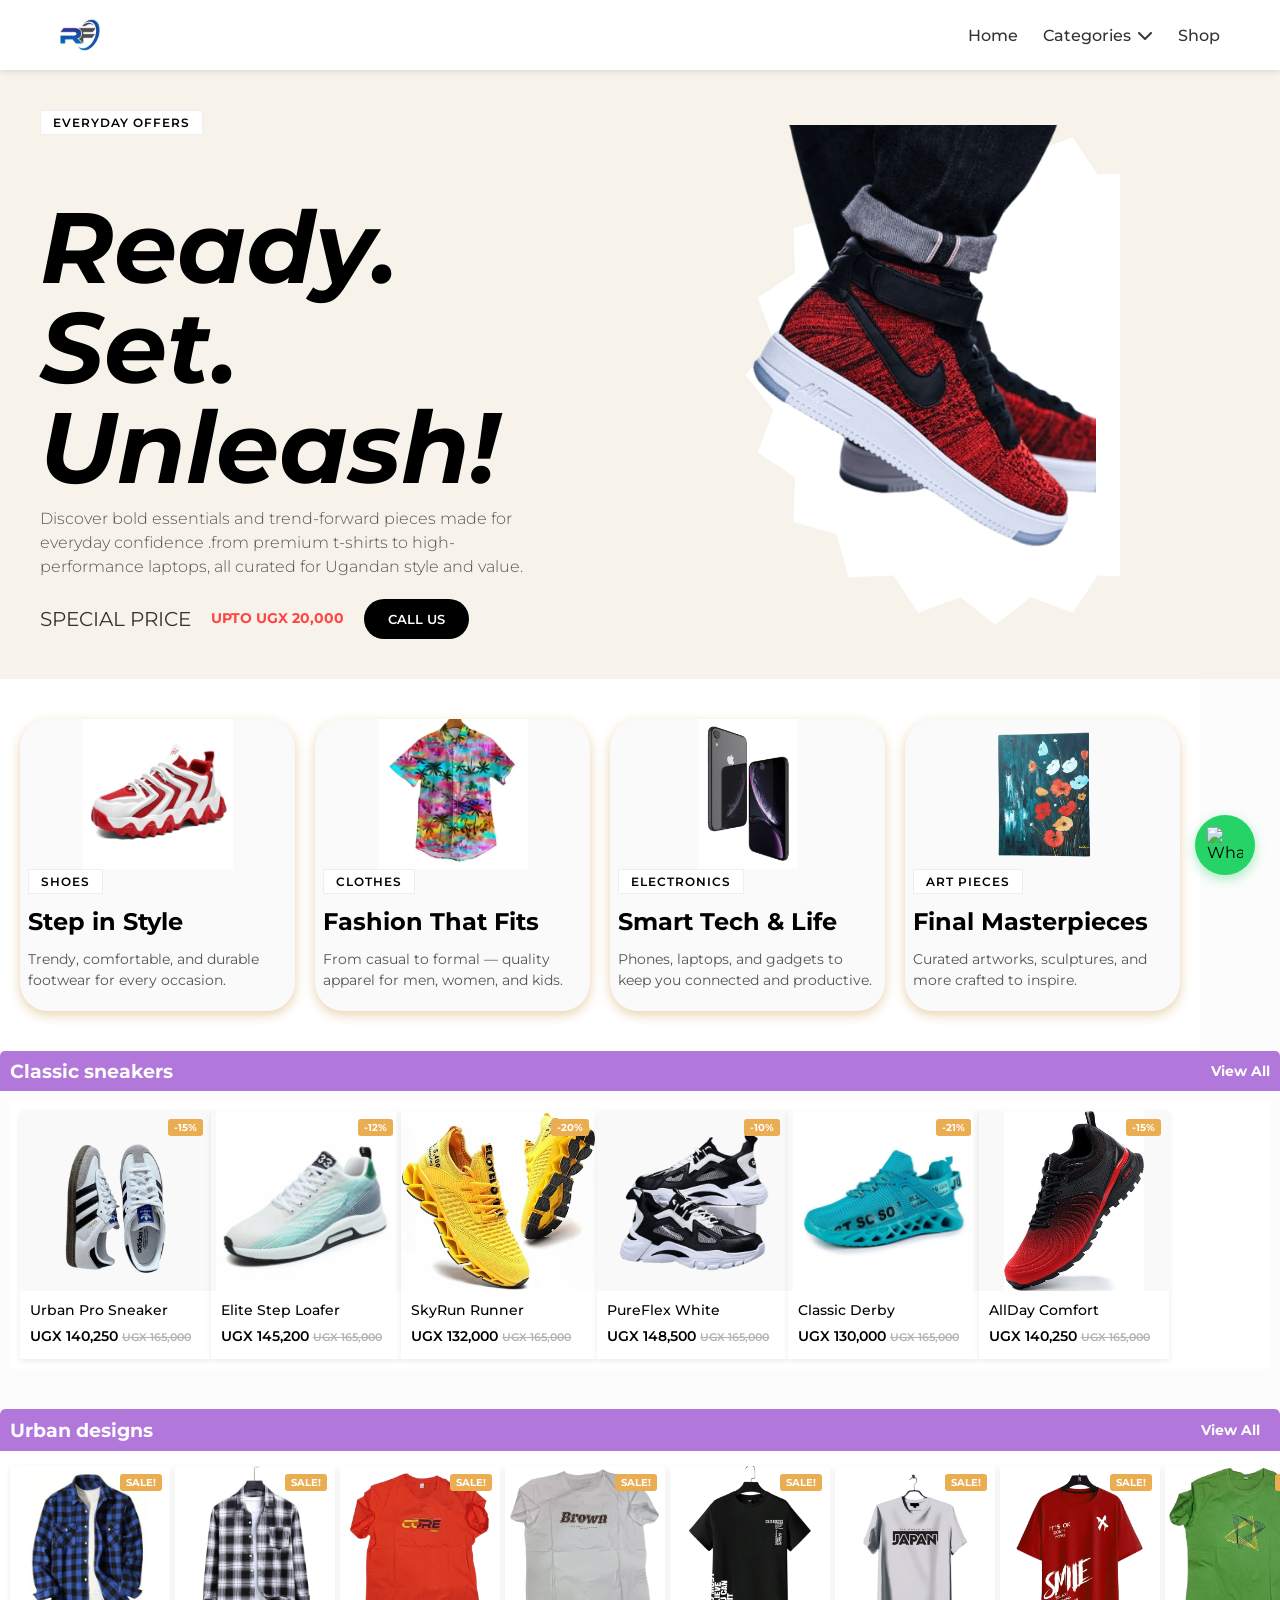
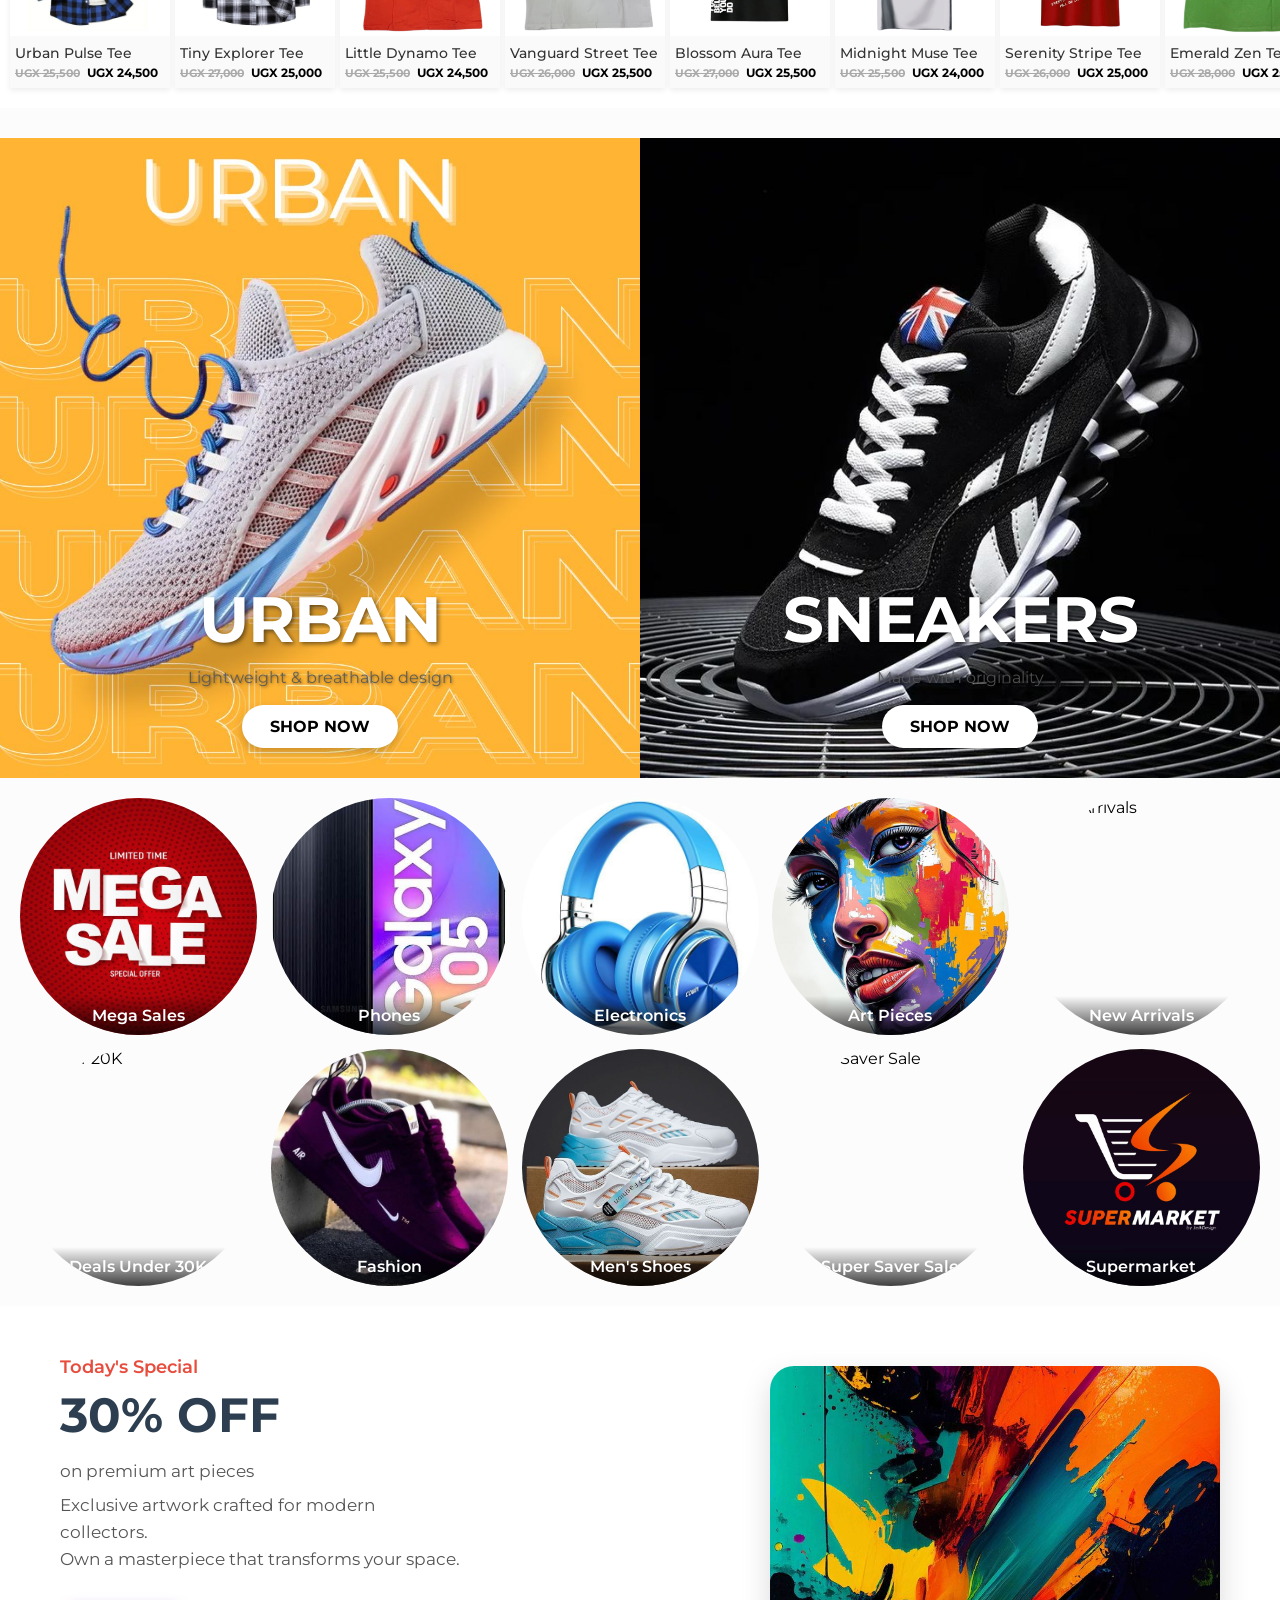
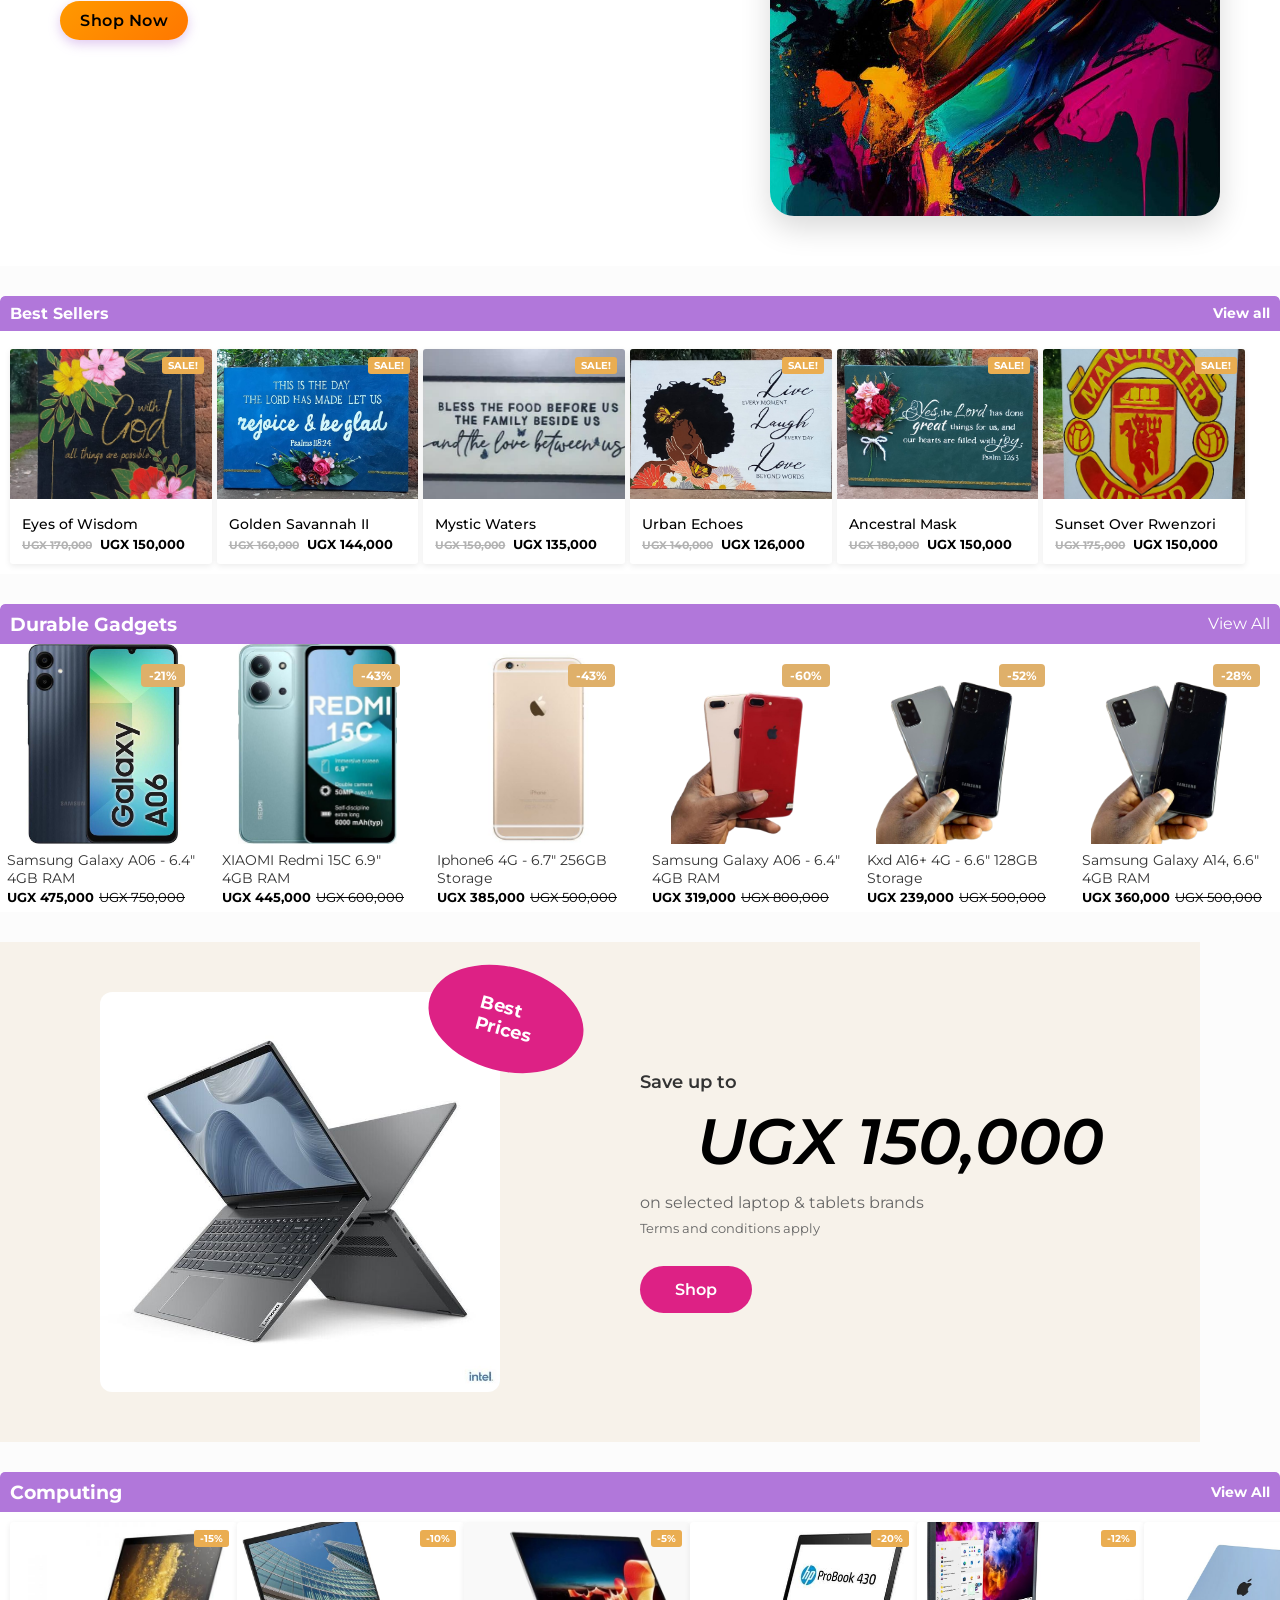
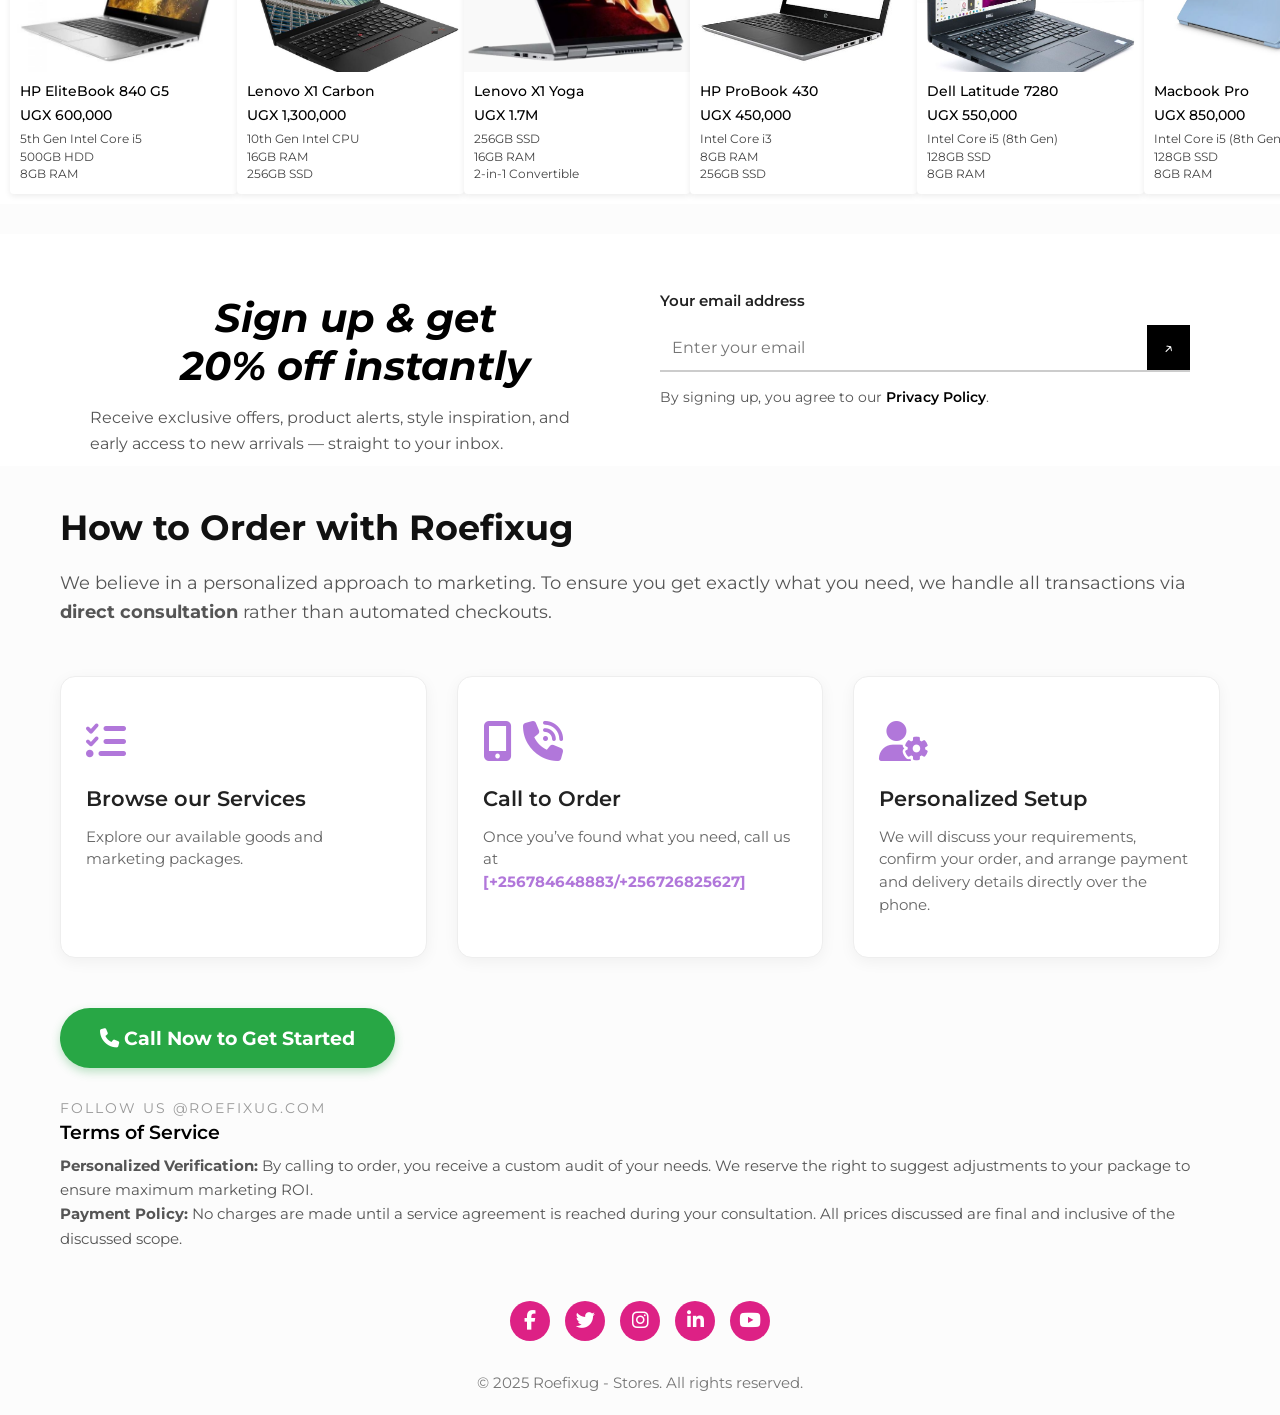
==== commit b0cab03b: "Add files via upload" ====
--- a/index.html
+++ b/index.html
@@ -77,7 +77,7 @@
             padding: 15px 20px;
         }
 
-        .logoo {
+        .logo {
             width: 40px;
             height: 40px;
             background: #000;
@@ -381,12 +381,12 @@
 
 .category-cards-section {
         background: #fff;
-        padding: 60px 20px;
+        padding: 40px 20px;
         position: relative;
+        max-width: 1200px;
     }
 
     .cards-container {
-        max-width: 1200px;
         margin: 0 auto;
         display: grid;
         grid-template-columns: repeat(4, 1fr);
@@ -395,13 +395,13 @@
 
     .category-card {
         background: #fafafa;
-       
         overflow: hidden;
-        box-shadow: 0 4px 12px rgba(0, 0, 0, 0.05);
+        box-shadow: 0 4px 12px #e9d4b1;
         transition: transform 0.3s ease, box-shadow 0.3s ease;
         opacity: 0;
         transform: translateY(30px);
         animation: fadeInUp 0.8s ease forwards;
+        border-radius: 10%;
     }
 
     .category-card:hover {
@@ -411,14 +411,14 @@
 
     .card-image {
         width: 100%;
-        height: 250px;
+        height: 150px;
         overflow: hidden;
     }
 
     .card-image img {
         width: 100%;
         height: 100%;
-        object-fit: cover;
+        object-fit: contain;
         transition: transform 0.5s ease;
     }
 
@@ -427,7 +427,7 @@
     }
 
     .card-content {
-        padding: 20px;
+        padding: 0 8px;
     }
 
     .tag {
@@ -457,46 +457,22 @@
         line-height: 1.5;
     }
 
-    .learn-more {
-        display: inline-flex;
-        align-items: center;
-        justify-content: center;
-        width: 40px;
-        height: 40px;
-        background: #000;
-        color: white;
-        border-radius: 50%;
-        text-decoration: none;
-        transition: all 0.3s;
-    }
-
-    .learn-more:hover {
-        background: #333;
-        transform: scale(1.1);
-    }
-
-    .learn-more i {
-        font-size: 16px;
-    }
-
-
-
-
+     
 
 
     /* ===== RESPONSIVE STYLES ===== */
     @media (max-width: 768px) {
         .cards-container {
             grid-template-columns:repeat(2,1fr);
-            gap: 20px;
+            gap: 10px;
         }
 
         .category-card {
+            height: 450px;
+        }
+
+        .card-image {
             height: auto;
-        }
-
-        .card-image {
-            height: 200px;
         }
 
         .category-card h3 {
@@ -509,18 +485,19 @@
     }
 
     @media (max-width: 480px) {
+      .category-card {
+            height: 300px;
+        }
         .category-card h3 {
             font-size: 18px;
         }
 
         .card-image {
             height: 180px;
-        }
-
-        .learn-more {
-            width: 36px;
-            height: 36px;
-        }
+            margin: 5px auto;
+        }
+
+        
         .card-image img {
         width: 100%;
         height: 150px;
@@ -1598,7 +1575,7 @@
   left: 0;
   width: 40px;
   height: 3px;
-  background:rgb(221, 33, 133);
+   background: #eaad51;
   border-radius: 3px;
 }
 
@@ -1611,7 +1588,7 @@
 }
 
 .shopcat-link:hover {
-  color: rgb(221, 33, 133);
+   background: #eaad51;
   transform: translateX(5px);
 }
 
@@ -1955,10 +1932,10 @@
  .promo-section {
     display: flex;
     flex-wrap: wrap;
-    background: #fff;
-    border-radius: 20px;
+    background: #F7F2EA;
+    border-radius: 0px;
     overflow: hidden;
-    max-width: 1100px;
+    max-width: 1200px;
     width: 100%;
    
     transition: all 0.4s ease;
@@ -1967,7 +1944,7 @@
   .promo-left {
     flex: 1 1 50%;
     position: relative;
-    background: #fafafa;
+    background: #F7F2EA;
     display: flex;
     justify-content: center;
     align-items: center;
@@ -2005,7 +1982,7 @@
 
   .promo-right {
     flex: 1 1 50%;
-    background: #fff;
+    background: #F7F2EA;
     padding: 60px 40px;
     display: flex;
     flex-direction: column;
@@ -2223,427 +2200,432 @@
 
 
 
-
-
-
-  /*art pieces banner*/
- .xr_promoShell_92 {
-      display: flex;
-      flex-wrap: wrap;
-      align-items: center;
-      padding: 40px;
-      background: #ffffff;
-      position: relative;
-    }
-
-    .xr_textBox_92 {
-      flex: 1 1 400px;
-      padding: 20px;
-    }
-
-    .xr_textBox_92 h4 {
-      background: rgb(221, 33, 133);
-      color: white;
-      display: inline-block;
-      padding: 6px 16px;
-      border-radius: 4px;
-      font-size: 16px;
-    }
-
-    .xr_textBox_92 h1 {
-      font-size: 42px;
-      margin-bottom: 10px;
-    }
-
-    .xr_textBox_92 h2 {
-      font-size: 64px;
-      color: #6a00ff;
-      margin: 10px 0;
-    }
-
-    .xr_textBox_92 p {
-      font-size: 18px;
-      margin-top: 10px;
-    }
-
-    .xr_btnShop_92 {
-      margin-top: 25px;
-      background: rgb(221, 33, 133);
-      padding: 14px 30px;
-      color: white;
-      border: none;
-      border-radius: 30px;
-      font-size: 18px;
-      cursor: pointer;
-      transition: 0.3s;
-    }
-
-    .xr_btnShop_92:hover {
-      background: #5200cc;
-    }
-
-    /* Slideshow Image Container */
-    .xr_imageSlot_92 {
-      flex: 1 1 400px;
-      text-align: center;
-      position: relative;
-    }
-
-    .xr_slidePic_92 {
-      width: 100%;
-      max-width: 650px;
-      border-radius: 12px;
-      opacity: 0;
-      position: absolute;
-      left: 0;
-      right: 0;
-      margin: auto;
-      transition: opacity 1.2s ease-in-out;
-    }
-
-    .xr_activeSlide_92 {
-      opacity: 1;
-      position: relative;
-    }
-
-    /* Floating WhatsApp Icon */
-    .xr_whatsappFloat_92 {
-      position: fixed;
-      bottom: 400px;
-      right: 25px;
-      width: 65px;
-      height: 65px;
-      background: #25d366;
-      border-radius: 50%;
-      display: flex;
-      justify-content: center;
-      align-items: center;
-     
-      cursor: pointer;
-      transition: transform 0.3s;
-      z-index: 999;
-    }
-
-    .xr_whatsappFloat_92:hover {
-      transform: scale(1.1);
-    }
-
-    .xr_whatsappFloat_92 img {
-      width: 38px;
-    }
-
-    @media (max-width: 900px) {
-      .xr_textBox_92 h1 {
-        font-size: 32px;
-      }
-      .xr_textBox_92 h2 {
-        font-size: 48px;
-      }
-    }
-
-    @media (max-width: 600px) {
-      .xr_promoShell_92 {
-        padding: 20px;
-      }
-      .xr_textBox_92 h1 {
-        font-size: 28px;
-      }
-      .xr_textBox_92 h2 {
-        font-size: 40px;
-      }
-    }
-  /* ===== Art Pieces Banner Section end ===== */
-
-
-
-
-   /* MAIN LAYOUT WRAPPER */
-    .xr_bannerWrapper_501 {
-      display: grid;
-      grid-template-columns: 2fr 1fr;
-      gap: 18px;
-      padding: 20px;
-      max-width: 1300px;
-      margin: auto;
-    }
-
-    /* LEFT SLIDER */
-    .xr_mainSlider_501 {
-      position: relative;
-      overflow: hidden;
-      border-radius: 16px;
-      height: 360px;
-      background: linear-gradient(135deg, #1a2a6c, #b21f1f, #fdbb2d);
-      box-shadow: 0 8px 25px rgba(0,0,0,0.15);
-    }
-
-    .xr_slideItem_501 {
-      position: absolute;
-      width: 100%;
-      height: 100%;
-      border-radius: 16px;
-      object-fit: cover;
-      opacity: 0;
-      transition: opacity 1s ease-in-out;
-    }
-
-    .xr_activeSlide_501 {
-      opacity: 1;
-    }
-
-    /* RIGHT SIDE BANNERS */
-    .xr_sideBanners_501 {
-      display: flex;
-      flex-direction: column;
-      gap: 18px;
-    }
-
-    .xr_smallBanner_501 {
-      width: 100%;
-      height: 170px;
-      border-radius: 16px;
-      overflow: hidden;
-      background: #fff;
-      box-shadow: 0 6px 18px rgba(0,0,0,0.1);
-      position: relative;
-    }
-
-    /* TEXT OVERLAY STYLES */
-    .banner-text {
-      position: absolute;
-      top: 20px;
-      left: 20px;
-      color: white;
-      z-index: 10;
-      text-shadow: 1px 1px 3px rgba(0,0,0,0.3);
-      max-width: 60%;
-    }
-    
-    .banner-text h2 {
-      font-size: 32px;
-      margin: 0 0 10px 0;
-      font-weight: 800;
-    }
-    
-    .banner-text h3 {
-      font-size: 24px;
-      margin: 0 0 15px 0;
-      color: #ffd700;
-      font-weight: 700;
-    }
-    
-    .banner-text p {
-      font-size: 16px;
-      margin: 0 0 20px 0;
-      color: #f0f0f0;
-    }
-    
-    .small-banner-text {
-      position: absolute;
-      top: 15px;
-      left: 15px;
-      color: white;
-      z-index: 10;
-      text-shadow: 1px 1px 3px rgba(0,0,0,0.3);
-    }
-    
-    .small-banner-text h3 {
-      font-size: 18px;
-      margin: 0 0 5px 0;
-      font-weight: 700;
-    }
-    
-    .small-banner-text p {
-      font-size: 14px;
-      margin: 0;
-      color: #f0f0f0;
-    }
-    
-    .offer-badge {
-      background: linear-gradient(45deg, #ff416c, #ff4b2b);
-      color: white;
-      padding: 8px 15px;
-      border-radius: 20px;
-      font-weight: bold;
-      font-size: 14px;
-      display: inline-block;
-      margin-top: 10px;
-      box-shadow: 0 4px 8px rgba(0,0,0,0.2);
-    }
-
-    /* BUTTON STYLES */
-    .cta-button {
-      background: linear-gradient(45deg, #ff416c, #ff4b2b);
-      color: white;
-      border: none;
-      padding: 12px 24px;
-      border-radius: 30px;
-      font-weight: 700;
-      font-size: 16px;
-      cursor: pointer;
-      box-shadow: 0 4px 15px rgba(255, 65, 108, 0.4);
-      transition: all 0.3s ease;
-      display: inline-block;
-      text-decoration: none;
-      text-align: center;
-    }
-    
-    .cta-button:hover {
-      transform: translateY(-3px);
-      box-shadow: 0 6px 20px rgba(255, 65, 108, 0.6);
-    }
-    
-    .cta-button:active {
-      transform: translateY(1px);
-    }
-    
-    .small-cta-button {
-      background: rgba(255, 255, 255, 0.2);
-      backdrop-filter: blur(10px);
-      color: white;
-      border: 1px solid rgba(255, 255, 255, 0.3);
-      padding: 8px 16px;
-      border-radius: 20px;
-      font-weight: 600;
-      font-size: 12px;
-      cursor: pointer;
-      transition: all 0.3s ease;
-      display: inline-block;
-      margin-top: 10px;
-      text-decoration: none;
-    }
-    
-    .small-cta-button:hover {
-      background: rgba(255, 255, 255, 0.3);
-    }
-
-    /* SLIDER INDICATORS */
-    .slider-indicators {
-      position: absolute;
-      bottom: 20px;
-      left: 50%;
-      transform: translateX(-50%);
-      display: flex;
-      gap: 8px;
-      z-index: 10;
-    }
-    
-    .indicator {
-      width: 10px;
-      height: 10px;
-      border-radius: 50%;
-      background: rgba(255, 255, 255, 0.5);
-      cursor: pointer;
-      transition: all 0.3s ease;
-    }
-    
-    .indicator.active {
-      background: white;
-      transform: scale(1.2);
-    }
-
-    /* RESPONSIVE BEHAVIOR */
-    @media (max-width: 860px) {
-      .xr_bannerWrapper_501 {
-        grid-template-columns: 1fr;
-      }
-      .xr_mainSlider_501 {
-        height: 300px;
-      }
-      .xr_smallBanner_501 {
-        height: 150px;
-      }
-      
-      .banner-text {
-        max-width: 70%;
-      }
-      
-      .banner-text h2 {
-        font-size: 26px;
-      }
-      
-      .banner-text h3 {
-        font-size: 20px;
-      }
-    }
-
-    @media (max-width: 520px) {
-      .xr_mainSlider_501 {
-        height: 250px;
-      }
-      .xr_smallBanner_501 {
-        height: 120px;
-      }
-      
-      .banner-text {
-        top: 15px;
-        left: 15px;
-        max-width: 80%;
-      }
-      
-      .banner-text h2 {
-        font-size: 20px;
-      }
-      
-      .banner-text h3 {
-        font-size: 16px;
-        margin-bottom: 10px;
-      }
-      
-      .banner-text p {
-        font-size: 14px;
-        margin-bottom: 15px;
-      }
-      
-      .cta-button {
-        padding: 10px 18px;
-        font-size: 14px;
-      }
-      
-      .small-banner-text h3 {
-        font-size: 16px;
-      }
-      
-      .small-banner-text p {
-        font-size: 12px;
-      }
-      
-      .offer-badge {
-        font-size: 12px;
-        padding: 6px 12px;
-      }
-    }
-
-    @media (max-width: 380px) {
-      .xr_mainSlider_501 {
-        height: 220px;
-      }
-      
-      .banner-text h2 {
-        font-size: 18px;
-      }
-    }
-
-    .size-selector,.size-btn{
-      display: none;
-    }
-
-
-
-
-
-
-
-
-
-
-
-
-
-
-
+/* Art Spotlight Banner */
+.art-spotlight-shell {
+  display: flex;
+  flex-wrap: wrap;
+  align-items: flex-start;
+  justify-content: space-between;
+  padding: 50px 60px;
+  background: #ffffff;
+  position: relative;
+  gap: 40px; 
+  opacity: 0;
+  transform: translateX(50px);
+  transition: opacity 0.8s ease, transform 0.8s ease;
+}
+
+.art-spotlight-shell.animate-in {
+  opacity: 1;
+  transform: translateX(0);
+}
+
+.art-spotlight-text {
+  flex: 1 1 300px;
+  max-width: 400px;
+  text-align: left;
+}
+
+.art-spotlight-text h4 {
+  color: #e74c3c;
+  font-size: 1.1rem;
+  margin-bottom: 8px;
+  font-weight: 600;
+}
+
+.art-spotlight-text h2 {
+  font-size: 3rem;
+  margin: 12px 0 16px;
+  color: #2c3e50;
+  line-height: 1.1;
+}
+
+.art-spotlight-text p {
+  margin: 8px 0;
+  color: #555;
+  font-size: 1.05rem;
+  line-height: 1.6;
+}
+
+.art-spotlight-btn {
+   display: inline-flex;
+  align-items: center;
+  justify-content: center;
+  margin-top: 20px;
+  gap: 8px;
+  padding: 10px 20px;
+  font-size: 1rem;
+  text-decoration: none;
+  color: #000;
+  letter-spacing: 0.5px;
+  background: linear-gradient(135deg, #ff9900, #ff7700);
+  border: none;
+  border-radius: 50px;
+  box-shadow: 0 4px 12px rgba(177, 119, 218, 0.4);
+  transition: all 0.3s cubic-bezier(0.25, 0.8, 0.25, 1);
+  cursor: pointer;
+  position: relative;
+  overflow: hidden;
+  z-index: 1;
+}
+
+.art-spotlight-btn:hover {
+  transform: translateY(-3px) scale(1.03);
+  box-shadow: 0 6px 20px rgba(177, 119, 218, 0.6);
+  background: linear-gradient(135deg, #9A5DCF, #8A4BCF);
+}
+.art-spotlight-btn:active{
+  transform: translateY(0) scale(1);
+  box-shadow: 0 3px 10px rgba(177, 119, 218, 0.4);
+}
+
+.art-spotlight-image {
+  flex: 1 1 400px;
+  display: flex;
+  justify-content: flex-end; 
+  align-items: flex-start;
+  padding-top: 10px; 
+}
+
+.art-spotlight-pic {
+  width: 100%;
+  max-width: 450px;
+  height: auto;
+  border-radius: 24px; 
+  box-shadow: 0 12px 30px rgba(0, 0, 0, 0.15);
+}
+
+
+@media (max-width: 992px) {
+  .art-spotlight-shell {
+    padding: 40px 30px;
+    gap: 30px;
+  }
+
+  .art-spotlight-text h2 {
+    font-size: 2.4rem;
+  }
+
+  .art-spotlight-image {
+    justify-content: center;
+    margin-top: 10px;
+  }
+}
+
+@media (max-width: 768px) {
+  .art-spotlight-shell {
+    flex-direction: column;
+    align-items: flex-start; /* Critical: align content to left */
+  }
+
+  .art-spotlight-text,
+  .art-spotlight-image {
+    width: 100%;
+    max-width: none;
+    text-align: left; /* Explicitly left-align on mobile/tablet */
+  }
+
+  .art-spotlight-btn {
+    margin: 24px 0 0; /* Left-aligned button, no auto-center */
+    display: inline-block;
+    width: auto;
+  }
+
+  .art-spotlight-pic {
+    width: 90%;
+    margin-top: 10px;
+    border-radius: 16px;
+  }
+}
+
+@media (max-width: 480px) {
+  .art-spotlight-shell {
+    padding: 24px 16px;
+    gap: 24px;
+  }
+
+  .art-spotlight-text h2 {
+    font-size: 1.9rem;
+    margin: 10px 0 14px;
+  }
+
+  .art-spotlight-text p {
+    font-size: 0.95rem;
+    line-height: 1.5;
+  }
+
+  .art-spotlight-pic {
+    width: 100%;
+  }
+}
+
+
+
+
+  /* =====ART PIECES SECTION ===== */
+        .artwork-section {
+            background: #fff;
+            margin: 30px auto;
+            border-radius: 5px 5px 0 0;
+            overflow: hidden;
+            position: relative; 
+        }
+
+        .artwork-section-header {
+            display: flex;
+            justify-content: space-between;
+            align-items: center;
+            background-color: #B177DA;
+            padding: 10px 12px;
+            border-radius: 5px 5px 0 0;
+            margin-bottom: 8px;
+        }
+        .art-grid-container {
+            display: flex;
+            flex-wrap: nowrap; 
+            
+  
+}
+
+        .artwork-section-header h2 {
+            color: #FFF;
+            font-size: 1.2rem;
+        }
+
+        .artwork-see-all-link {
+            color: #fff;
+            text-decoration: none;
+            font-weight: bold;
+            font-size: 0.9rem;
+        }
+
+        .artwork-see-all-link:hover {
+            text-decoration: underline;
+        }
+
+        /* ===== GRID WRAPPER ===== */
+        .artwork-grid-wrapper {
+            position: relative;
+            overflow: visible;
+            background-color: #fff;
+        }
+
+        /* ===== SCROLLABLE GRID CONTAINER ===== */
+        .artwork-grid-container {
+            display: grid;
+            grid-template-columns: repeat(auto-fill, minmax(180px, 1fr));
+            flex-wrap: wrap;
+            padding: 10px;
+            overflow-x: auto;
+            gap:5px;
+            
+
+        }
+
+        .artwork-grid-container::-webkit-scrollbar {
+            display: none;
+        }
+
+        /* ===== ART CARD ===== */
+        .artwork-card {
+            min-width: calc(100% / 3 - 8px);
+            /* 3 per row on mobile */
+            flex: 0 0 auto;
+            background: white;
+            border-radius: 3px;
+            box-shadow: 0 2px 6px rgba(0, 0, 0, 0.08);
+            transition: transform 0.2s ease, box-shadow 0.2s ease;
+            position: relative;
+            overflow: hidden;
+        }
+
+        .artwork-card:hover {
+            transform: translateY(-2px);
+            box-shadow: 0 6px 12px rgba(0, 0, 0, 0.12);
+        }
+
+        /* ===== SALE BADGE ===== */
+        .artwork-sale-badge {
+            position: absolute;
+            top: 8px;
+            right: 8px;
+            background: #eaad51;
+            color: white;
+            font-size: 0.65rem;
+            font-weight: bold;
+            padding: 2px 6px;
+            border-radius: 3px;
+            z-index: 2;
+        }
+
+        /* ===== IMAGE ===== */
+        .artwork-image {
+            width: 100%;
+            height: 140px;
+            object-fit: cover;
+            transition: transform 0.3s ease;
+        }
+
+        .artwork-image:hover {
+            transform: scale(1.01);
+        }
+
+        /* ===== PRODUCT INFO ===== */
+        .artwork-info {
+            padding: 10px;
+        }
+
+        .artwork-title {
+            font-size: 0.9rem;
+            font-weight: 500;
+            margin-bottom: 4px;
+            white-space: nowrap;
+            overflow: hidden;
+            text-overflow: ellipsis;
+        }
+
+        .artwork-price {
+            font-size: 0.75rem;
+            font-weight: 700;
+        }
+
+        .artwork-original-price {
+            text-decoration: line-through;
+            color: #b3b3b3;
+            font-size: 0.65rem;
+            margin-right: 4px;
+        }
+
+        .artwork-discounted-price {
+            color: #000;
+        }
+
+        
+
+        /* Tablet & Desktop: 6 per row */
+        @media (min-width: 768px) {
+            .artwork-section-header {
+            
+            background-color: #B177DA;
+            padding: 8px 10px;
+            border-radius: 0px 0px 0 0;
+            
+        }
+            .artwork-card {
+                min-width: calc(100% / 6 - 10px);
+                /* 6 per row */
+            }
+
+            .artwork-info {
+                padding: 12px;
+            }
+
+            .artwork-title {
+                font-size: 0.9rem;
+            }
+
+            .artwork-price {
+                font-size: 0.8rem;
+            }
+
+            .artwork-original-price {
+                font-size: 0.7rem;
+            }
+
+            .artwork-section-header h2 {
+                font-size: 1.2rem;
+            }
+        }
+
+        /* Mobile: 3 per row */
+        @media (max-width: 767px) {
+            .artwork-card {
+                min-width: calc(100% / 3 - 8px);
+            }
+
+            .artwork-image {
+                height: 120px;
+            }
+
+            .artwork-title {
+                font-size: 0.9rem;
+            }
+
+            .artwork-price {
+                font-size: 0.75rem;
+            }
+
+            .artwork-original-price {
+                font-size: 0.7rem;
+            }
+
+            
+            .artwork-section-header h2 {
+                font-size: 1.2rem;
+            }
+
+            .artwork-see-all-link {
+                font-size: 0.8rem;
+            }
+        }
+
+        /* Extra small screens */
+        @media (max-width: 480px) {
+            .artwork-card {
+                min-width: calc(100% / 3 - 6px);
+                padding: 8px;
+            }
+
+            .artwork-image {
+                height: 100px;
+            }
+
+            .artwork-title {
+                font-size: 0.9rem;
+            }
+
+            .artwork-price {
+                font-size: 0.75rem;
+            }
+        }
+
+        /* Extra small screens */
+@media (max-width: 375px) {
+  .artwork-card {
+    display: grid;
+    grid-template-columns: repeat(2,1fr);
    
-    
+  }
+
+   /* ===== IMAGE ===== */
+        .artwork-image {
+            width: 90%;
+            height: 70px;
+            object-fit: contain;
+            transition: transform 0.3s ease;
+        }
+
+        
+
+        /* ===== PRODUCT INFO ===== */
+        .artwork-info {
+            padding: 7px;
+        }
+  .artwork-title {
+    font-size: .9rem;
+  }
+  .artwork-price {
+    font-size: 0.8rem;
+  }
+}
+
+
+
+        
+
+
+
+
     </style>
 </head>
 
@@ -2793,39 +2775,39 @@
         <!-- Card 1: Shoes -->
         <div class="category-card" data-category="shoes">
             <div class="card-image">
-                <img src="Images/WhitePinkSneakers.png" alt="Shoes">
+                <img src="Images/pro1.jpg" alt="Shoes">
             </div>
             <div class="card-content">
                 <span class="tag">SHOES</span>
                 <h3>Step in Style</h3>
                 <p>Trendy, comfortable, and durable footwear for every occasion.</p>
-                <a href="#" class="learn-more"><i class="fas fa-arrow-right"></i></a>
+                
             </div>
         </div>
 
         <!-- Card 2: Clothes -->
         <div class="category-card" data-category="clothes">
             <div class="card-image">
-                <img src="Images/Red-Jacket.png" alt="Clothes">
+                <img src="Images/pro6.jpg" alt="Clothes">
             </div>
             <div class="card-content">
                 <span class="tag">CLOTHES</span>
                 <h3>Fashion That Fits</h3>
                 <p>From casual to formal — quality apparel for men, women, and kids.</p>
-                <a href="#" class="learn-more"><i class="fas fa-arrow-right"></i></a>
+                
             </div>
         </div>
 
         <!-- Card 3: Electronics -->
         <div class="category-card" data-category="electronics">
             <div class="card-image">
-                <img src="Images/iphones3-removebg-preview.png" alt="Electronics">
+                <img src="Images/pro3.jpg" alt="Electronics">
             </div>
             <div class="card-content">
                 <span class="tag">ELECTRONICS</span>
-                <h3>Smart Tech, Smarter Life</h3>
+                <h3>Smart Tech & Life</h3>
                 <p>Phones, laptops, and gadgets to keep you connected and productive.</p>
-                <a href="#" class="learn-more"><i class="fas fa-arrow-right"></i></a>
+                
             </div>
         </div>
 
@@ -2836,289 +2818,257 @@
             </div>
             <div class="card-content">
                 <span class="tag">Art Pieces</span>
-                <h3>Add the Final Masterpiece</h3>
+                <h3>Final Masterpieces</h3>
                 <p>Curated artworks, sculptures, and more crafted to inspire.</p>
-                <a href="#" class="learn-more"><i class="fas fa-arrow-right"></i></a>
+                
             </div>
         </div>
     </div>
 </section>
 
-<!--FEATURE PRODUCTS-->
-
-<section class="featured-products animate-on-scroll" data-animation="slide-in-left">
-    <div class="section-header" style="">
-        <h1 id="para" >Shop For Men's Sneakers</h1>
-       
-    <h1> <a href="shop.html" class="view-all" style="font-size: 1rem; font-weight: 200; margin-top: 2%;" id="view">VIEW ALL</a></h1>   
-
-        
+
+<!--SHOE SECTION-->
+<section class="quality-shoe-section animate-on-scroll " data-animation="slide-in-left">
+  <div class="quality-shoe-header">
+    <h2>Classic sneakers</h2>
+    <a href="shop.html#quality-shoe-section" class="quality-shoe-see-all-link">View All</a>
+  </div>
+
+  <div class="quality-shoe-scroll-container-wrapper">
+    <button class="quality-shoe-scroll-right-arrow" aria-label="Scroll right">
+      <svg width="24" height="24" viewBox="0 0 24 24" fill="none" stroke="currentColor" stroke-width="2">
+        <path d="M9 18l6-6-6-6"></path>
+      </svg>
+    </button>
+
+    <div class="quality-shoe-scroll-container" id="quality-shoe-container">
+      <!-- Card 1 -->
+      <div class="quality-shoe-card">
+        <div class="quality-shoe-sale-badge">-15%</div>
+        <img src="Images/TopShoes-removebg.png" alt="Roefix Urban Pro – Premium Casual Sneaker"
+          class="quality-shoe-image" />
+        <div class="quality-shoe-info">
+          <h3>Urban Pro Sneaker</h3>
+          <div class="quality-shoe-price">
+            <span class="quality-shoe-discounted">UGX 140,250</span>
+            <span class="quality-shoe-original">UGX 165,000</span>
+          </div>
+        </div>
+      </div>
+
+      <!-- Card 2 -->
+      <div class="quality-shoe-card">
+        <div class="quality-shoe-sale-badge">-12%</div>
+        <img src="Images/TopShoe8.jpg" alt="Roefix Elite Step – Genuine Leather Loafer" class="quality-shoe-image" />
+        <div class="quality-shoe-info">
+          <h3>Elite Step Loafer</h3>
+          <div class="quality-shoe-price">
+            <span class="quality-shoe-discounted">UGX 145,200</span>
+            <span class="quality-shoe-original">UGX 165,000</span>
+          </div>
+        </div>
+      </div>
+
+      <!-- Card 3 -->
+      <div class="quality-shoe-card">
+        <div class="quality-shoe-sale-badge">-20%</div>
+        <img src="Images/TopShoe7..jfif" alt="Roefix SkyRun – Performance Running Shoe"
+          class="quality-shoe-image" />
+        <div class="quality-shoe-info">
+          <h3>SkyRun Runner</h3>
+          <div class="quality-shoe-price">
+            <span class="quality-shoe-discounted">UGX 132,000</span>
+            <span class="quality-shoe-original">UGX 165,000</span>
+          </div>
+        </div>
+      </div>
+
+      <!-- Card 4 -->
+      <div class="quality-shoe-card">
+        <div class="quality-shoe-sale-badge">-10%</div>
+        <img src="Images/TopShoes2-removebg.png" alt="Roefix PureFlex – Minimalist Designer Sneaker"
+          class="quality-shoe-image" />
+        <div class="quality-shoe-info">
+          <h3>PureFlex White</h3>
+          <div class="quality-shoe-price">
+            <span class="quality-shoe-discounted">UGX 148,500</span>
+            <span class="quality-shoe-original">UGX 165,000</span>
+          </div>
+        </div>
+      </div>
+
+      <!-- Card 5 -->
+      <div class="quality-shoe-card">
+        <div class="quality-shoe-sale-badge">-21%</div>
+        <img src="Images/TopShoes3.jpg" alt="Roefix Classic Derby – Handcrafted Office Shoe"
+          class="quality-shoe-image" />
+        <div class="quality-shoe-info">
+          <h3>Classic Derby</h3>
+          <div class="quality-shoe-price">
+            <span class="quality-shoe-discounted">UGX 130,000</span>
+            <span class="quality-shoe-original">UGX 165,000</span>
+          </div>
+        </div>
+      </div>
+
+      <!-- Card 6 -->
+      <div class="quality-shoe-card">
+        <div class="quality-shoe-sale-badge">-15%</div>
+        <img src="Images/TopShoe5.jpg" alt="Roefix AllDay Comfort – Memory Foam Slip-On" class="quality-shoe-image" />
+        <div class="quality-shoe-info">
+          <h3>AllDay Comfort</h3>
+          <div class="quality-shoe-price">
+            <span class="quality-shoe-discounted">UGX 140,250</span>
+            <span class="quality-shoe-original">UGX 165,000</span>
+          </div>
+        </div>
+      </div>
+
+
     </div>
-
-    <div class="product-grid">
-        <!-- Product 1 -->
-        <div class="product-card" data-product="sports">
-            <div class="sale-badge">SALE!</div>
-            <div class="shoe-image-container">
-                <img src="Images/MenBlackShoe4.png" alt="Super Comfort v2" class="shoe-image" id="sports-img">
-            </div>
-            <div class="product-info">
-                <div class="category">SPORTS</div>
-                <div class="product-title">Super Comfort v2</div>
-                <div class="price">
-                    <span class="original-price">UGX 235,000</span>
-                    <span class="discounted-price">UGX 150,000</span>
-                </div>
-                
-                
-            </div>
-        </div>
-
-        <!-- Product 2 -->
-        <div class="product-card" data-product="kids">
-            <div class="sale-badge">SALE!</div>
-            <div class="shoe-image-container">
-                <img src="Images/KidsShoe.jpg" alt="Super Classic XII"
-                    class="shoe-image" id="kids-img">
-            </div>
-            <div class="product-info">
-                <div class="category">KIDS</div>
-                <div class="product-title">Super Classic XII</div>
-                <div class="price">
-                    <span class="original-price">UGX 225,000</span>
-                    <span class="discounted-price">UGX 152,000</span>
-                </div>
-                
-            </div>
-        </div>
-
-
-
- <!-- Product 2 -->
-        <div class="product-card" data-product="kids">
-            <div class="sale-badge">SALE!</div>
-            <div class="shoe-image-container">
-                <img src="Images/N-BARN.png" alt="Super Classic XII"
-                    class="shoe-image" id="kids-img">
-            </div>
-            <div class="product-info">
-                <div class="category">GENTS</div>
-                <div class="product-title">Super Classic </div>
-                <div class="price">
-                    <span class="original-price">UGX 325,000</span>
-                    <span class="discounted-price">UGX 156,000</span>
-                </div>
-               
-            </div>
-        </div>
-
-        <!-- Product 3 -->
-        <div class="product-card" data-product="mens">
-            <div class="sale-badge">SALE!</div>
-            <div class="shoe-image-container">
-                <img src="Images/YellowAirForce.png" alt="Easy Rider Vingate"
-                    class="shoe-image" id="mens-img">
-            </div>
-            <div class="product-info">
-                <div class="category">MENS</div>
-                <div class="product-title">Easy Rider Vingate</div>
-                <div class="price">
-                    <span class="original-price">UGX 345,000</span>
-                    <span class="discounted-price">UGX 141,000</span>
-                </div>
-              
-            </div>
-        </div>
-
-        <!-- Product 4 -->
-        <div class="product-card" data-product="womens">
-            <div class="sale-badge">SALE!</div>
-            <div class="shoe-image-container">
-                <img src="Images/womenshow.jpg" alt="Sketcher Shine"
-                    class="shoe-image" id="womens-img">
-            </div>
-            <div class="product-info">
-                <div class="category">WOMENS</div>
-                <div class="product-title">Sketcher Shine</div>
-                <div class="price">
-                    <span class="original-price">UGX 350,000</span>
-                    <span class="discounted-price">UGX 148,000</span>
-                </div>
-                
-            </div>
-        </div>
-
-        <!-- Product 5 -->
-        <div class="product-card" data-product="womens">
-            <div class="sale-badge">SALE!</div>
-            <div class="shoe-image-container">
-                <img src="Images/WhiteMensAirForce3.png" alt="Sketcher Shine" class="shoe-image" id="womens-img">
-            </div>
-            <div class="product-info">
-                <div class="category">CLASSIC</div>
-                <div class="product-title">Sketcher Shine</div>
-                <div class="price">
-                    <span class="original-price">UGX 250,000</span>
-                    <span class="discounted-price">UGX 158,000</span>
-                </div>
-               
-            </div>
-        </div>
+  </div>
+</section>
+
+
+
+<!-- FEATURED CLOTHES SECTION -->
+<!--T-SHIRTS-->
+<section class="t-shirts-featured animate-on-scroll" data-animation="slide-in-left">
+  <div class="t-shirts-section-header">
+    <h2>Urban designs</h2>
+    <a href="shop.html#t-shirts-featured" class="t-shirts-call-to-order">View All</a>
+  </div>
+
+  <div class="t-shirts-scroll-wrapper">
+    <button class="t-shirts-scroll-right-btn" aria-label="Scroll right" id="t-shirts-scroll-btn">
+      <svg width="20" height="20" viewBox="0 0 24 24" fill="none" stroke="currentColor" stroke-width="2">
+        <path d="M9 18l6-6-6-6"></path>
+      </svg>
+    </button>
+
+    <div class="t-shirts-scroll-container" id="t-shirts-container">
+      <!-- Product 1 -->
+      <div class="t-shirts-product-card" data-product="sports">
+        <div class="t-shirts-sale-badge">SALE!</div>
+        <div class="t-shirts-image-container">
+          <img src="Images/Men'sLongSleeve.jpg" alt="Urban Pulse Tee – Premium Cotton Fit" class="t-shirts-image">
+        </div>
+        <div class="t-shirts-product-info">
+          <div class="t-shirts-product-title">Urban Pulse Tee</div>
+          <div class="t-shirts-price">
+            <span class="t-shirts-original-price">UGX 25,500</span>
+            <span class="t-shirts-discounted-price">UGX 24,500</span>
+          </div>
+        </div>
+      </div>
+
+      <!-- Product 2 -->
+      <div class="t-shirts-product-card" data-product="kids">
+        <div class="t-shirts-sale-badge">SALE!</div>
+        <div class="t-shirts-image-container">
+          <img src="Images/MensShotSleeve.jpg" alt="Tiny Explorer Tee – Soft Kids Cotton" class="t-shirts-image">
+        </div>
+        <div class="t-shirts-product-info">
+          <div class="t-shirts-product-title">Tiny Explorer Tee</div>
+          <div class="t-shirts-price">
+            <span class="t-shirts-original-price">UGX 27,000</span>
+            <span class="t-shirts-discounted-price">UGX 25,000</span>
+          </div>
+        </div>
+      </div>
+
+      <!-- Product 3 -->
+      <div class="t-shirts-product-card" data-product="kids">
+        <div class="t-shirts-sale-badge">SALE!</div>
+        <div class="t-shirts-image-container">
+          <img src="Images/t-shirts5-removebg.png" alt="Little Dynamo Tee – Play-Ready Design" class="t-shirts-image">
+        </div>
+        <div class="t-shirts-product-info">
+          <div class="t-shirts-product-title">Little Dynamo Tee</div>
+          <div class="t-shirts-price">
+            <span class="t-shirts-original-price">UGX 25,500</span>
+            <span class="t-shirts-discounted-price">UGX 24,500</span>
+          </div>
+        </div>
+      </div>
+
+      <!-- Product 4 -->
+      <div class="t-shirts-product-card" data-product="mens">
+        <div class="t-shirts-sale-badge">SALE!</div>
+        <div class="t-shirts-image-container">
+          <img src="Images/t-shirts2-removebg.png" alt="Vanguard Street Tee – Urban Graphic Fit" class="t-shirts-image">
+        </div>
+        <div class="t-shirts-product-info">
+          <div class="t-shirts-product-title">Vanguard Street Tee</div>
+          <div class="t-shirts-price">
+            <span class="t-shirts-original-price">UGX 26,000</span>
+            <span class="t-shirts-discounted-price">UGX 25,500</span>
+          </div>
+        </div>
+      </div>
+
+      <!-- Product 5 -->
+      <div class="t-shirts-product-card" data-product="womens">
+        <div class="t-shirts-sale-badge">SALE!</div>
+        <div class="t-shirts-image-container">
+          <img src="Images/blackShirts.png" alt="Blossom Aura Tee – Lightweight Fashion Fit" class="t-shirts-image">
+        </div>
+        <div class="t-shirts-product-info">
+          <div class="t-shirts-product-title">Blossom Aura Tee</div>
+          <div class="t-shirts-price">
+            <span class="t-shirts-original-price">UGX 27,000</span>
+            <span class="t-shirts-discounted-price">UGX 25,500</span>
+          </div>
+        </div>
+      </div>
+
+      <!-- Product 6 -->
+      <div class="t-shirts-product-card" data-product="womens">
+        <div class="t-shirts-sale-badge">SALE!</div>
+        <div class="t-shirts-image-container">
+          <img src="Images/BlackShirts1.png" alt="Midnight Muse Tee – Stylish Evening Wear" class="t-shirts-image">
+        </div>
+        <div class="t-shirts-product-info">
+          <div class="t-shirts-product-title">Midnight Muse Tee</div>
+          <div class="t-shirts-price">
+            <span class="t-shirts-original-price">UGX 25,500</span>
+            <span class="t-shirts-discounted-price">UGX 24,000</span>
+          </div>
+        </div>
+      </div>
+
+      <!-- Product 7 -->
+      <div class="t-shirts-product-card" data-product="womens">
+        <div class="t-shirts-sale-badge">SALE!</div>
+        <div class="t-shirts-image-container">
+          <img src="Images/redshirtss-removebg.png" alt="Serenity Stripe Tee – Comfort Fit" class="t-shirts-image">
+        </div>
+        <div class="t-shirts-product-info">
+          <div class="t-shirts-product-title">Serenity Stripe Tee</div>
+          <div class="t-shirts-price">
+            <span class="t-shirts-original-price">UGX 26,000</span>
+            <span class="t-shirts-discounted-price">UGX 25,000</span>
+          </div>
+        </div>
+      </div>
+
+      <!-- Product 8 -->
+      <div class="t-shirts-product-card" data-product="premium">
+        <div class="t-shirts-sale-badge">SALE!</div>
+        <div class="t-shirts-image-container">
+          <img src="Images/GreenShirt.png" alt="Emerald Zen Tee – Premium Organic Cotton" class="t-shirts-image">
+        </div>
+        <div class="t-shirts-product-info">
+          <div class="t-shirts-product-title">Emerald Zen Tee</div>
+          <div class="t-shirts-price">
+            <span class="t-shirts-original-price">UGX 28,000</span>
+            <span class="t-shirts-discounted-price">UGX 25,000</span>
+          </div>
+        </div>
+      </div>
     </div>
+  </div>
 </section>
-
-
-
-
-
-<!-- FEATURED CLOTHES SECTION -->
-<section class="fc-section" id="featured-clothes-section">
-   
-    <!--shop clothes-->
-      <div class="section-header" style="">
-        <h1 id="para" >Shop Quality Clothes</h1>
-       
-    <h1> <a href="shop.html" class="view-all" style="font-size: 1rem; font-weight: 200; margin-top: 2%;" id="view">VIEW ALL</a></h1>   
-
-        
-    </div>
-    <div class="fc-product-grid">
-        <!-- Product 1 -->
-        <div class="fc-product-card" data-product="sports">
-            <div class="fc-sale-badge">SALE!</div>
-            <div class="fc-image-container">
-                <img src="Images/BlueT-Shirt.png" alt="Super Comfort v2" class="fc-product-image" id="fc-sports-img">
-            </div>
-            <div class="fc-product-info">
-                
-                <div class="fc-title"></div>
-                <div class="fc-price">
-                    <span class="fc-original-price">UGX 35,000</span>
-                    <span class="fc-discounted-price">UGX 22,000</span>
-                </div>
-            </div>
-        </div>
-
-        <!-- Products 2–8 (same as before, IDs updated) -->
-        <div class="fc-product-card" data-product="kids">
-            <div class="fc-sale-badge">SALE!</div>
-            <div class="fc-image-container">
-                <img src="Images/cool-man.png" alt="Super Classic XII" class="fc-product-image" id="fc-kids-img">
-            </div>
-            <div class="fc-product-info">
-              
-                <div class="fc-title"></div>
-                <div class="fc-price">
-                    <span class="fc-original-price">UGX 25,000</span>
-                    <span class="fc-discounted-price">UGX 32,000</span>
-                </div>
-            </div>
-        </div>
-
-        <div class="fc-product-card" data-product="mens">
-            <div class="fc-sale-badge">SALE!</div>
-            <div class="fc-image-container">
-                <img src="Images/cool-man2.png" alt="Easy Rider Vingate" class="fc-product-image" id="fc-mens-img">
-            </div>
-            <div class="fc-product-info">
-                
-                <div class="fc-title"></div>
-                <div class="fc-price">
-                    <span class="fc-original-price">UGX 45,000</span>
-                    <span class="fc-discounted-price">UGX 41,000</span>
-                </div>
-            </div>
-        </div>
-
-        <div class="fc-product-card" data-product="womens">
-            <div class="fc-sale-badge">SALE!</div>
-            <div class="fc-image-container">
-                <img src="Images/jersey.png" alt="Sketcher Shine" class="fc-product-image" id="fc-womens-img1">
-            </div>
-            <div class="fc-product-info">
-                
-                <div class="fc-title"></div>
-                <div class="fc-price">
-                    <span class="fc-original-price">UGX 80,000</span>
-                    <span class="fc-discounted-price">UGX 22,000</span>
-                </div>
-            </div>
-        </div>
-
-        <div class="fc-product-card" data-product="womens">
-            <div class="fc-sale-badge">SALE!</div>
-            <div class="fc-image-container">
-                <img src="Images/armless-cool.png" alt="Sketcher Shine" class="fc-product-image" id="fc-womens-img2">
-            </div>
-            <div class="fc-product-info">
-                
-                <div class="fc-title"></div>
-                <div class="fc-price">
-                    <span class="fc-original-price">UGX 120,000</span>
-                    <span class="fc-discounted-price">UGX 45,000</span>
-                </div>
-            </div>
-        </div>
-
-
- <div class="fc-product-card" data-product="womens">
-            <div class="fc-sale-badge">SALE!</div>
-            <div class="fc-image-container">
-                <img src="Images/jumper.png" alt="Sketcher Shine" class="fc-product-image" id="fc-womens-img2">
-            </div>
-            <div class="fc-product-info">
-                
-                <div class="fc-title"></div>
-                <div class="fc-price">
-                    <span class="fc-original-price">UGX 70,000</span>
-                    <span class="fc-discounted-price">UGX 35,000</span>
-                </div>
-            </div>
-        </div>
-
-
-
-
-
-        <div class="fc-product-card" data-product="womens">
-            <div class="fc-sale-badge">SALE!</div>
-            <div class="fc-image-container">
-                <img src="Images/jersey1.png" alt="Sketcher Shine" class="fc-product-image" id="fc-womens-img3">
-            </div>
-            <div class="fc-product-info">
-                
-                <div class="fc-title"></div>
-                <div class="fc-price">
-                    <span class="fc-original-price">UGX 60,000</span>
-                    <span class="fc-discounted-price">UGX 40,000</span>
-                </div>
-            </div>
-        </div>
-
-        <div class="fc-product-card" data-product="womens">
-            <div class="fc-sale-badge">SALE!</div>
-            <div class="fc-image-container">
-                <img src="Images/checked-shirt.png" alt="Sketcher Shine" class="fc-product-image" id="fc-womens-img4">
-            </div>
-            <div class="fc-product-info">
-                
-                <div class="fc-title"></div>
-                <div class="fc-price">
-                    <span class="fc-original-price">UGX 50,000</span>
-                    <span class="fc-discounted-price">UGX 30,000</span>
-                </div>
-            </div>
-        </div>
-
-
-         </div>
-
-
-</section>
-
-<!--other clothes-->
-
-
 
 
 
@@ -3141,7 +3091,7 @@
 
     <!-- RIGHT BANNER: TRANSITION BOOTS -->
     <div class="banner-item">
-        <img src="Images/sectionShoe.png" alt="Leather Boots">
+        <img src="Images/TopShoe10.png" alt="Leather Boots">
         <div class="text-overlay">
             <h2 class="main-title">SNEAKERS</h2>
             <p class="sub-text">Made with originality </p>
@@ -3159,15 +3109,15 @@
             <!-- Card 1 -->
             <div class="sc-card">
                 <a href="shop.html?category=black-friday">
-                    <img src="Images/DESKTOPS.jpg" alt="Black Friday" />
-                    <div class="sc-label">Mega Weekend </div>
+                    <img src="Images/Mega.png" alt="Black Friday" />
+                    <div class="sc-label">Mega Sales </div>
                 </a>
             </div>
     
             <!-- Card 2 -->
             <div class="sc-card">
                 <a href="shop.html?category=phones">
-                    <img src="Images/iphones2-removebg-preview.png" alt="Phones" />
+                    <img src="Images/mega2.png" alt="Phones" />
                     <div class="sc-label">Phones</div>
                 </a>
             </div>
@@ -3175,7 +3125,7 @@
             <!-- Card 3 -->
             <div class="sc-card">
                 <a href="shop.html?category=electronics">
-                    <img src="Images/phones-removebg-preview.png" alt="Electronics" />
+                    <img src="Images/Mega3.png" alt="Electronics" />
                     <div class="sc-label">Electronics</div>
                 </a>
             </div>
@@ -3183,7 +3133,7 @@
             <!-- Card 4 -->
             <div class="sc-card">
                 <a href="shop.html?category=appliances">
-                    <img src="Images/art2-removebg-preview.png" alt="Appliances" />
+                    <img src="Images/mega4.png" alt="Appliances" />
                     <div class="sc-label">Art Pieces</div>
                 </a>
             </div>
@@ -3191,7 +3141,7 @@
             <!-- Card 5 -->
             <div class="sc-card">
                 <a href="shop.html?category=new-arrivals">
-                    <img src="Images/IMG-20251020-WA0007.jpg" alt="New Arrivals" />
+                    <img src="Images/mega6.png" alt="New Arrivals" />
                     <div class="sc-label">New Arrivals</div>
                 </a>
             </div>
@@ -3199,7 +3149,7 @@
             <!-- Card 6 -->
             <div class="sc-card">
                 <a href="shop.html?category=under-20k">
-                    <img src="Images/IMG-20251018-WA0032.jpg" alt="Under 20K" />
+                    <img src="Images/Mega7.png" alt="Under 20K" />
                     <div class="sc-label">Deals Under 30K</div>
                 </a>
             </div>
@@ -3207,7 +3157,7 @@
             <!-- Card 7 -->
             <div class="sc-card">
                 <a href="shop.html?category=fashion">
-                    <img src="Images/IMG-20251020-WA0035.jpg" alt="Fashion" />
+                    <img src="Images/Mega8.png" alt="Fashion" />
                     <div class="sc-label">Fashion</div>
                 </a>
             </div>
@@ -3215,7 +3165,7 @@
             <!-- Card 8 -->
             <div class="sc-card">
                 <a href="shop.html?category=mens-shoes">
-                    <img src="Images/BlackMensShoe2.png" alt="Men's Shoes" />
+                    <img src="Images/mega10.png" alt="Men's Shoes" />
                     <div class="sc-label">Men's Shoes</div>
                 </a>
             </div>
@@ -3223,7 +3173,7 @@
             <!-- Card 9 -->
             <div class="sc-card">
                 <a href="shop.html?category=super-saver">
-                    <img src="Images/IMG-20251020-WA0067.jpg" alt="Super Saver Sale" />
+                    <img src="Images/Mega11.png" alt="Super Saver Sale" />
                     <div class="sc-label">Super Saver Sale</div>
                 </a>
             </div>
@@ -3231,7 +3181,7 @@
             <!-- Card 10 -->
             <div class="sc-card">
                 <a href="shop.html?category=supermarket">
-                    <img src="Images/IMG-20251020-WA0137.jpg" alt="Supermarket" />
+                    <img src="Images/Mega12.png" alt="Supermarket" />
                     <div class="sc-label">Supermarket</div>
                 </a>
             </div>
@@ -3241,387 +3191,232 @@
           
 
 
-<!-- FEATURED ART PIECES SECTION banner -->
- <section class="xr_promoShell_92">
-    
-    <div class="xr_textBox_92">
-      <h4>Today's Special</h4>
-     
-      <h2>30% OFF</h2>
-      <p>on premium art pieces</p>
-      <p>Exclusive artwork crafted for modern collectors.  
-         Own a masterpiece that transforms your space.</p>
-      <button class="xr_btnShop_92">Shop</button>
+
+
+
+
+
+<!-- ART SPOTLIGHT BANNER -->
+<section class="art-spotlight-shell animate-in" id="art-spotlight">
+  <div class="art-spotlight-text">
+    <h4>Today's Special</h4>
+    <h2>30% OFF</h2>
+    <p>on premium art pieces</p>
+    <p>Exclusive artwork crafted for modern collectors.<br />
+      Own a masterpiece that transforms your space.</p>
+    <button class="art-spotlight-btn">Shop Now</button>
+  </div>
+
+  <div class="art-spotlight-image">
+    <img id="art-spotlight-img" class="art-spotlight-pic" src="Images/MasterPieces.png" alt="Premium Art Piece" />
+  </div>
+</section>
+
+<!-- Floating WhatsApp Icon (unchanged, but you can rename if needed) -->
+<div class="art-whatsapp-float" onclick="openArtWhatsApp()">
+  <img src="https://upload.wikimedia.org/wikipedia/commons/6/6b/WhatsApp.svg" alt="WhatsApp" />
+</div>
+
+
+
+
+
+<!--ART PIECES-->
+<!--SECTION 3-->
+<section class="sec3-section animate-on-scroll" data-animation="slide-in-left">
+  <div class="sec3-section-header">
+    <h2>Best Sellers</h2>
+    <a href="shop.html#sec3-section" class="sec3-see-all-link">View all</a>
+  </div>
+  <div class="sec3-grid-wrapper">
+    <div class="sec3-grid-container">
+      <!-- Card 1 -->
+      <div class="sec3-card" data-id="sec3-19">
+        <div class="sec3-sale-badge">SALE!</div>
+        <img src="Images/art19.jpg" alt="Eyes of Wisdom – Symbolic Portrait Art" class="sec3-image" />
+        <div class="sec3-info">
+          <div class="sec3-title">Eyes of Wisdom</div>
+          <div class="sec3-price">
+            <span class="sec3-original-price">UGX 170,000</span>
+            <span class="sec3-discounted-price">UGX 150,000</span>
+          </div>
+        </div>
+      </div>
+
+      <!-- Card 2 -->
+      <div class="sec3-card" data-id="sec3-20">
+        <div class="sec3-sale-badge">SALE!</div>
+        <img src="Images/art20.jpg" alt="Golden Savannah II – Wildlife Series" class="sec3-image" />
+        <div class="sec3-info">
+          <div class="sec3-title">Golden Savannah II</div>
+          <div class="sec3-price">
+            <span class="sec3-original-price">UGX 160,000</span>
+            <span class="sec3-discounted-price">UGX 144,000</span>
+          </div>
+        </div>
+      </div>
+
+      <!-- Card 3 -->
+      <div class="sec3-card" data-id="sec3-21">
+        <div class="sec3-sale-badge">SALE!</div>
+        <img src="Images/art21.jpg" alt="Mystic Waters – Lake Victoria Reflection" class="sec3-image" />
+        <div class="sec3-info">
+          <div class="sec3-title">Mystic Waters</div>
+          <div class="sec3-price">
+            <span class="sec3-original-price">UGX 150,000</span>
+            <span class="sec3-discounted-price">UGX 135,000</span>
+          </div>
+        </div>
+      </div>
+
+      <!-- Card 4 -->
+      <div class="sec3-card" data-id="sec3-22">
+        <div class="sec3-sale-badge">SALE!</div>
+        <img src="Images/art22.jpg" alt="Urban Echoes – Kampala Street Art" class="sec3-image" />
+        <div class="sec3-info">
+          <div class="sec3-title">Urban Echoes</div>
+          <div class="sec3-price">
+            <span class="sec3-original-price">UGX 140,000</span>
+            <span class="sec3-discounted-price">UGX 126,000</span>
+          </div>
+        </div>
+      </div>
+
+      <!-- Card 5 -->
+      <div class="sec3-card" data-id="sec3-23">
+        <div class="sec3-sale-badge">SALE!</div>
+        <img src="Images/art23.jpg" alt="Ancestral Mask – Cultural Heritage Series" class="sec3-image" />
+        <div class="sec3-info">
+          <div class="sec3-title">Ancestral Mask</div>
+          <div class="sec3-price">
+            <span class="sec3-original-price">UGX 180,000</span>
+            <span class="sec3-discounted-price">UGX 150,000</span>
+          </div>
+        </div>
+      </div>
+
+      <!-- Card 6 -->
+      <div class="sec3-card" data-id="sec3-24">
+        <div class="sec3-sale-badge">SALE!</div>
+        <img src="Images/art24.jpg" alt="Sunset Over Rwenzori – Mountain Landscape" class="sec3-image" />
+        <div class="sec3-info">
+          <div class="sec3-title">Sunset Over Rwenzori</div>
+          <div class="sec3-price">
+            <span class="sec3-original-price">UGX 175,000</span>
+            <span class="sec3-discounted-price">UGX 150,000</span>
+          </div>
+        </div>
+      </div>
+
+      
+      
+
+
     </div>
-
-    <div class="xr_imageSlot_92">
-      <!--
-      <img id="xr_slideA_92" class="xr_slidePic_92 xr_activeSlide_92" src="Images/art1-removebg-preview.png"  />
-      <img id="xr_slideB_92" class="xr_slidePic_92" src="Images/art2-removebg-preview.png" alt="Art 2" />
--->
-      <img id="xr_slideC_92" class="xr_slidePic_92" src="Images/flower-artpiece.png" alt="Art 3" />
+  </div>
+  <div class="sec3-nav-arrow right-arrow"></div>
+</section>
+
+
+
+<!-- FEATURED PHONES & TABLETS SECTION -->
+ 
+<section class="phone-offers-section">
+    <div class="phone-offers-header">
+        <h2>Durable Gadgets</h2>
+        <a href="shop.html#phone-offers-section" class="see-all-link">View All</a>
     </div>
-
-  </section>
-
-  <!-- Floating WhatsApp Icon -->
-  <div class="xr_whatsappFloat_92" onclick="xr_openWhatsApp_92()">
-    <img src="https://upload.wikimedia.org/wikipedia/commons/6/6b/WhatsApp.svg" alt="WhatsApp" />
-  </div>
-
-
-
-
-
-
-
-
-
-
-
-
-
-
-
-
-
-
-
-
-
-
-<!--End of art pieces banner-->
-<!--art pieces-->
-<!--FEATURE PRODUCTS-->
-
-<section class="featured-products animate-on-scroll" data-animation="slide-in-left">
-    
-
-      <div class="section-header" style="">
-        <h1 id="para" >Shop Art Pieces</h1>
-       
-    <h1> <a href="shop.html" class="view-all" style="font-size: 1rem; font-weight: 200; margin-top: 2%;" id="view">VIEW ALL</a></h1>   
-
-        
-    </div>
-    <div class="product-grid">
-        <!-- Product 1 -->
-        <div class="product-card" data-product="sports">
-           
-            <div class="shoe-image-container" style="width: 100%;">
-                <img src="Images/cool-art.jpg" alt="Super Comfort v2" class="shoe-image" id="sports-img" >
+    <div class="phone-offers-grid">
+
+        <div class="phone-offer-card">
+            <div class="offer-image-container">
+                <img src="Images/SamsungGalaxyA06.png" alt="Samsung Galaxy A06" class="offer-image">
+                <span class="offer-discount">-21%</span>
             </div>
-            <div class="product-info">
-                
-                <div class="price">
-                    <span class="original-price">UGX 135,000</span>
-                    <span class="discounted-price">UGX 50,000</span>
+            <div class="offer-details">
+                <div class="offer-title">Samsung Galaxy A06 - 6.4" 4GB RAM</div>
+                <div class="offer-price-row">
+                    <span class="offer-current-price">UGX 475,000</span>
+                    <span class="offer-original-price">UGX 750,000</span>
                 </div>
-                
             </div>
         </div>
-
         <!-- Product 2 -->
-        <div class="product-card" data-product="kids" id="art-piece">
-            <div class="sale-badge">SALE!</div>
-            <div class="shoe-image-container">
-                <img src="Images/cool-art1.jpg" alt="Super Classic XII"
-                    class="shoe-image" id="kids-img">
+        <div class="phone-offer-card">
+            <div class="offer-image-container">
+                <img src="Images/Xiaomiredmi.png" alt="XIAOMI Redmi 15C" class="offer-image">
+                <span class="offer-discount">-43%</span>
             </div>
-            <div class="product-info">
-               
-                <div class="price">
-                    <span class="original-price">UGX 225,000</span>
-                    <span class="discounted-price">UGX 100,000</span>
+            <div class="offer-details">
+                <div class="offer-title">XIAOMI Redmi 15C 6.9" 4GB RAM</div>
+                <div class="offer-price-row">
+                    <span class="offer-current-price">UGX 445,000</span>
+                    <span class="offer-original-price">UGX 600,000</span>
                 </div>
-               
             </div>
         </div>
 
         <!-- Product 3 -->
-        <div class="product-card" data-product="mens">
-            <div class="sale-badge">SALE!</div>
-            <div class="shoe-image-container">
-                <img src="Images/art2-removebg-preview.png" alt="Easy Rider Vingate"
-                    class="shoe-image" id="mens-img">
+        <div class="phone-offer-card">
+            <div class="offer-image-container">
+                <img src="Images/iPhone6Plus.png" alt="Kxd A11 4G" class="offer-image">
+                <span class="offer-discount">-43%</span>
             </div>
-            <div class="product-info">
-               
-                <div class="price">
-                    <span class="original-price">UGX 45,000</span>
-                    <span class="discounted-price">UGX 41,000</span>
+            <div class="offer-details">
+                <div class="offer-title">Iphone6 4G - 6.7" 256GB Storage</div>
+                <div class="offer-price-row">
+                    <span class="offer-current-price">UGX 385,000</span>
+                    <span class="offer-original-price">UGX 500,000</span>
                 </div>
-                
             </div>
         </div>
 
         <!-- Product 4 -->
-        <div class="product-card" data-product="womens">
-            <div class="sale-badge">SALE!</div>
-            <div class="shoe-image-container">
-                <img src="Images/art3-removebg-preview.png" alt="Sketcher Shine"
-                    class="shoe-image" id="womens-img">
+        <div class="phone-offer-card">
+            <div class="offer-image-container">
+                <img src="Images/phone5.png" alt="Samsung Galaxy A06" class="offer-image">
+                <span class="offer-discount">-60%</span>
             </div>
-            <div class="product-info">
-               
-                <div class="price">
-                    <span class="original-price">UGX 50,000</span>
-                    <span class="discounted-price">UGX 48,000</span>
+            <div class="offer-details">
+                <div class="offer-title">Samsung Galaxy A06 - 6.4" 4GB RAM</div>
+                <div class="offer-price-row">
+                    <span class="offer-current-price">UGX 319,000</span>
+                    <span class="offer-original-price">UGX 800,000</span>
                 </div>
-                
             </div>
         </div>
 
-
- <!-- Product 4 -->
-        <div class="product-card" data-product="womens">
-            <div class="sale-badge">SALE!</div>
-            <div class="shoe-image-container">
-                <img src="Images/art10.jpg" alt="Sketcher Shine"
-                    class="shoe-image" id="womens-img">
+        <!-- Product 5 -->
+        <div class="phone-offer-card">
+            <div class="offer-image-container">
+                <img src="Images/phone9.png" alt="Kxd A16+ 4G" class="offer-image">
+                <span class="offer-discount">-52%</span>
             </div>
-            <div class="product-info">
-               
-                <div class="price">
-                    <span class="original-price">UGX 50,000</span>
-                    <span class="discounted-price">UGX 48,000</span>
+            <div class="offer-details">
+                <div class="offer-title">Kxd A16+ 4G - 6.6" 128GB Storage</div>
+                <div class="offer-price-row">
+                    <span class="offer-current-price">UGX 239,000</span>
+                    <span class="offer-original-price">UGX 500,000</span>
                 </div>
-                
             </div>
         </div>
 
-        <!-- Product 4 -->
-        <div class="product-card" data-product="womens">
-            <div class="sale-badge">SALE!</div>
-            <div class="shoe-image-container">
-                <img src="Images/art4-removebg-preview.png" alt="Sketcher Shine" class="shoe-image" id="womens-img">
+        <!-- Product 6 -->
+        <div class="phone-offer-card">
+            <div class="offer-image-container">
+                <img src="Images/phone9.png" alt="Samsung Galaxy A14" class="offer-image">
+                <span class="offer-discount">-28%</span>
             </div>
-            <div class="product-info">
-                
-                <div class="price">
-                    <span class="original-price">UGX 50,000</span>
-                    <span class="discounted-price">UGX 48,000</span>
+            <div class="offer-details">
+                <div class="offer-title">Samsung Galaxy A14, 6.6" 4GB RAM</div>
+                <div class="offer-price-row">
+                    <span class="offer-current-price">UGX 360,000</span>
+                    <span class="offer-original-price">UGX 500,000</span>
                 </div>
-                
             </div>
-        </div>
+        </div>        
     </div>
 </section>
-
-<!--other art pieces-->
-
-
-
-
-
-
-
-  <!-- =======================
-       PHONE SALES BANNER SECTION
-  ========================== -->
-
-  <section class="xr_bannerWrapper_501">
-
-    <!-- INTERACTIVE MAIN SLIDER (LEFT) -->
-    <div class="xr_mainSlider_501">
-      <!-- Slide 1 -->
-      <div class="banner-text">
-        <h2>Premium Smartphones</h2>
-        <h3>UP TO 50% OFF</h3>
-        <p>Latest models with premium features</p>
-        <a href="#" class="cta-button">Shop Now</a>
-      </div>
-      <img src="Images/phones-removebg-preview.png" class="xr_slideItem_501 xr_activeSlide_501">
-      
-      <!-- Slide 2 -->
-      <div class="banner-text">
-        <h2>Flagship Phones</h2>
-        <h3>FREE ACCESSORIES</h3>
-        <p>Case, screen protector & charger included</p>
-        <a href="#" class="cta-button">View Offers</a>
-      </div>
-      <img src="Images/phone12.png" class="xr_slideItem_501">
-      
-      <!-- Slide 3 -->
-      <div class="banner-text">
-        <h2>Budget Phones</h2>
-        <h3>STARTING AT $199</h3>
-        <p>Great performance at an affordable price</p>
-        <a href="#" class="cta-button">Explore Deals</a>
-      </div>
-      <img src="Images/phone6.png" class="xr_slideItem_501">
-      
-      <!-- Slider Indicators -->
-      <div class="slider-indicators">
-        <div class="indicator active" data-index="0"></div>
-        <div class="indicator" data-index="1"></div>
-        <div class="indicator" data-index="2"></div>
-      </div>
-    </div>
-
-    <!-- SMALL PROMO BANNERS (RIGHT) -->
-    <div class="xr_sideBanners_501">
-      <div class="xr_smallBanner_501">
-        <div class="small-banner-text">
-        
-          <div class="offer-badge">SPECIAL OFFER</div>
-          
-        </div>
-        <img src="Images/phone-banner3.jpg" style="width: 100%; height: 100%; object-fit: cover;">
-      </div>
-      <div class="xr_smallBanner_501">
-        <div class="small-banner-text">
-        
-          
-        </div>
-        <img src="Images/phone-banner5.jpg" style="width: 100%; height: 100%; object-fit: cover;">
-      </div>
-    </div>
-
-  </section>
-
-
-
-
-
-
-
-
-
-
-
-
-
-<!--real gadgets-->
-<section class="featured-products animate-on-scroll" data-animation="slide-in-left">
-   
-
-
-      <div class="section-header" style="">
-        <h1 id="para" >Phones & Tablets</h1>
-       
-    <h1> <a href="shop.html" class="view-all" style="font-size: 1rem; font-weight: 200; margin-top: 2%;" id="view">VIEW ALL</a></h1>   
-
-        
-    </div>
-    <div class="product-grid">
-        <!-- Product 1 -->
-        <div class="product-card" data-product="sports">
-            <div class="sale-badge">SALE!</div>
-            <div class="shoe-image-container">
-                <img src="Images/phone1.png" alt="Super Comfort v2" class="shoe-image" id="sports-img">
-            </div>
-            <div class="product-info">
-                <div class="category">PREMIUM</div>
-                <div class="product-title">Samsung Galaxy</div>
-                <div class="price">
-                    <span class="original-price">UGX 895,000</span>
-                    <span class="discounted-price">UGX 780,000</span>
-                </div>
-                
-            </div>
-        </div>
-
-        <!-- Product 2 -->
-        <div class="product-card" data-product="kids">
-            <div class="sale-badge">SALE!</div>
-            <div class="shoe-image-container">
-                <img src="Images/phone10.png" alt="Super Classic XII"
-                    class="shoe-image" id="kids-img">
-            </div>
-            <div class="product-info">
-                <div class="category">CRYSTAL</div>
-                <div class="product-title">Iphone 11 pro max</div>
-                <div class="price">
-                    <span class="original-price">UGX 1.8 M</span>
-                    <span class="discounted-price">UGX 1.3 M</span>
-                </div>
-               
-            </div>
-        </div>
-
-        <!-- Product 3 -->
-        <div class="product-card" data-product="mens">
-            <div class="sale-badge">SALE!</div>
-            <div class="shoe-image-container">
-                <img src="Images/phone11.png" alt="Easy Rider Vingate"
-                    class="shoe-image" id="mens-img">
-            </div>
-            <div class="product-info">
-                <div class="category">ULTRA</div>
-                <div class="product-title">Iphone 14 pro max</div>
-                <div class="price">
-                    <span class="original-price">UGX 2 M</span>
-                    <span class="discounted-price">UGX 1.43 M</span>
-                </div>
-                
-            </div>
-        </div>
-
-        <!-- Product 4 -->
-        <div class="product-card" data-product="womens">
-            <div class="sale-badge">SALE!</div>
-            <div class="shoe-image-container">
-                <img src="Images/phone13.png" alt="Sketcher Shine"
-                    class="shoe-image" id="womens-img">
-            </div>
-            <div class="product-info">
-                <div class="category">ELITE</div>
-                <div class="product-title">Google Pixel 6</div>
-                <div class="price">
-                    <span class="original-price">UGX 900,000</span>
-                    <span class="discounted-price">UGX 730,000</span>
-                </div>
-                
-            </div>
-        </div>
-
-
- <!-- Product 4 -->
-        <div class="product-card" data-product="womens">
-            <div class="sale-badge">SALE!</div>
-            <div class="shoe-image-container">
-                <img src="Images/phone12.png" alt="Sketcher Shine"
-                    class="shoe-image" id="womens-img">
-            </div>
-            <div class="product-info">
-                <div class="category">PRO</div>
-                <div class="product-title">Iphone 13 pro max</div>
-                <div class="price">
-                    <span class="original-price">UGX 1.9 M</span>
-                    <span class="discounted-price">UGX 1.6 M</span>
-                </div>
-                
-            </div>
-        </div>
-
-        <!-- Product 4 -->
-        <div class="product-card" data-product="womens">
-            <div class="sale-badge">SALE!</div>
-            <div class="shoe-image-container">
-                <img src="Images/phone3.png" alt="Sketcher Shine" class="shoe-image" id="womens-img">
-            </div>
-            <div class="product-info">
-                <div class="category">SMART</div>
-                <div class="product-title">Google Pixel</div>
-                <div class="price">
-                    <span class="original-price">UGX 800,000</span>
-                    <span class="discounted-price">UGX 550,000</span>
-                </div>
-                
-            </div>
-        </div>
-    </div>
-</section>
-
-
-<!--other gadegts-->
-
-
-
-
-
-
 
 
 
@@ -3632,7 +3427,7 @@
 <section class="promo-section" id="promo">
   <div class="promo-left">
     <span class="best-badge">Best<br>Prices</span>
-    <img src="Images/hp-pc3.png" alt="Laptop and Tablet" id="picture">
+    <img src="Images/bestSales.png" alt="Laptop and Tablet" id="picture">
   </div>
 
   <div class="promo-right">
@@ -3652,132 +3447,126 @@
 
 
 
-<!--laptops-->
-
-<section class="featured-products animate-on-scroll" data-animation="slide-in-left">
-   
-
-
-      <div class="section-header" style="">
-        <h1 id="para" >Access Original Laptops</h1>
-       
-    <h1> <a href="shop.html" class="view-all" style="font-size: 1rem; font-weight: 200; margin-top: 2%;" id="view">VIEW ALL</a></h1>   
-
-        
+
+
+<!--LAPTOPS-->
+<section class="laptop-scrollable-section">
+  <div class="laptop-section-header">
+    <h2>Computing</h2>
+    <a href="shop.html#laptop-scrollable-section" class="laptop-see-all-link">View All</a>
+  </div>
+
+  <div class="laptop-scroll-container-wrapper">
+    <button class="laptop-scroll-right-arrow" aria-label="Scroll right">
+      <svg width="24" height="24" viewBox="0 0 24 24" fill="none" stroke="currentColor" stroke-width="2">
+        <path d="M9 18l6-6-6-6"></path>
+      </svg>
+    </button>
+
+    <div class="laptop-scroll-container" id="laptop-container">
+      <!-- HP EliteBook -->
+      <div class="laptop-product-card">
+        <div class="laptop-sale-badge">-15%</div>
+        <img src="Images/HPEliteBook840G5.jpg" alt="HP EliteBook 840 G5" class="laptop-product-image" />
+        <div class="laptop-product-info">
+          <h3>HP EliteBook 840 G5</h3>
+          <div class="laptop-price">UGX 600,000</div>
+          <div class="laptop-product-specs">
+            <ul>
+              <li>5th Gen Intel Core i5</li>
+              <li>500GB HDD</li>
+              <li>8GB RAM</li>
+            </ul>
+          </div>
+        </div>
+      </div>
+
+      <!-- Lenovo X1 Carbon -->
+      <div class="laptop-product-card">
+        <div class="laptop-sale-badge">-10%</div>
+        <img src="Images/LenovoX1Carbon.jpg" alt="Lenovo X1 Carbon" class="laptop-product-image" />
+        <div class="laptop-product-info">
+          <h3>Lenovo X1 Carbon</h3>
+          <div class="laptop-price">UGX 1,300,000</div>
+          <div class="laptop-product-specs">
+            <ul>
+              <li>10th Gen Intel CPU</li>
+              <li>16GB RAM</li>
+              <li>256GB SSD</li>
+            </ul>
+          </div>
+        </div>
+      </div>
+
+      <!-- Lenovo X1 Yoga -->
+      <div class="laptop-product-card">
+        <div class="laptop-sale-badge">-5%</div>
+        <img src="Images/LenovoX1Yoga-removebg-preview.png" alt="Lenovo X1 Yoga" class="laptop-product-image" />
+        <div class="laptop-product-info">
+          <h3>Lenovo X1 Yoga</h3>
+          <div class="laptop-price">UGX 1.7M</div>
+          <div class="laptop-product-specs">
+            <ul>
+              <li>256GB SSD</li>
+              <li>16GB RAM</li>
+              <li>2-in-1 Convertible</li>
+            </ul>
+          </div>
+        </div>
+      </div>
+
+      <!-- HP ProBook 430 -->
+      <div class="laptop-product-card">
+        <div class="laptop-sale-badge">-20%</div>
+        <img src="Images/HP-ProBook-430.jpg" alt="HP ProBook 430" class="laptop-product-image" />
+        <div class="laptop-product-info">
+          <h3>HP ProBook 430</h3>
+          <div class="laptop-price">UGX 450,000</div>
+          <div class="laptop-product-specs">
+            <ul>
+              <li>Intel Core i3</li>
+              <li>8GB RAM</li>
+              <li>256GB SSD</li>
+            </ul>
+          </div>
+        </div>
+      </div>
+
+      <!-- Dell Latitude 7280 -->
+      <div class="laptop-product-card">
+        <div class="laptop-sale-badge">-12%</div>
+        <img src="Images/Dell-Latitude-7280.jpg" alt="Dell Latitude 7280" class="laptop-product-image" />
+        <div class="laptop-product-info">
+          <h3>Dell Latitude 7280</h3>
+          <div class="laptop-price">UGX 550,000</div>
+          <div class="laptop-product-specs">
+            <ul>
+              <li>Intel Core i5 (8th Gen)</li>
+              <li>128GB SSD</li>
+              <li>8GB RAM</li>
+            </ul>
+          </div>
+        </div>
+      </div>
+      <!-- MacBook Pro -->
+      <div class="laptop-product-card">
+        <div class="laptop-sale-badge">-12%</div>
+        <img src="Images/MiddletonBlueAppleMacBookSkins.jpg" alt="MacBook Pro" class="laptop-product-image" />
+        <div class="laptop-product-info">
+          <h3>Macbook Pro</h3>
+          <div class="laptop-price">UGX 850,000</div>
+          <div class="laptop-product-specs">
+            <ul>
+              <li>Intel Core i5 (8th Gen)</li>
+              <li>128GB SSD</li>
+              <li>8GB RAM</li>
+            </ul>
+          </div>
+        </div>
+      </div>
     </div>
-    <div class="product-grid">
-        <!-- Product 1 -->
-        <div class="product-card" data-product="sports">
-            <div class="sale-badge">SALE!</div>
-            <div class="shoe-image-container">
-                <img src="Images/hp-pc2.png" alt="Super Comfort v2" class="shoe-image" id="sports-img">
-            </div>
-            <div class="product-info">
-                <div class="category">HP PROBOOK</div>
-                <div class="product-title">8GB RAM 250GB SSD</div>
-                <div class="price">
-                    <span class="original-price">UGX 895,000</span>
-                    <span class="discounted-price">UGX 620,000</span>
-                </div>
-                
-            </div>
-        </div>
-
-        <!-- Product 2 -->
-        <div class="product-card" data-product="kids">
-            <div class="sale-badge">SALE!</div>
-            <div class="shoe-image-container">
-                <img src="Images/hp-pc1.png" alt="Super Classic XII"
-                    class="shoe-image" id="kids-img">
-            </div>
-            <div class="product-info">
-                <div class="category">HP</div>
-                <div class="product-title">8GB RAM 512GB SSD</div>
-                <div class="price">
-                    <span class="original-price">UGX 1.8 M</span>
-                    <span class="discounted-price">UGX 1.1 M</span>
-                </div>
-               
-            </div>
-        </div>
-
-        <!-- Product 3 -->
-        <div class="product-card" data-product="mens">
-            <div class="sale-badge">SALE!</div>
-            <div class="shoe-image-container">
-                <img src="Images/hp-pc3.png" alt="Easy Rider Vingate"
-                    class="shoe-image" id="mens-img">
-            </div>
-            <div class="product-info">
-                <div class="category">DELL</div>
-                <div class="product-title">4GB RAM 128GB SSD</div>
-                <div class="price">
-                    <span class="original-price">UGX 800,000</span>
-                    <span class="discounted-price">UGX 520,000</span>
-                </div>
-                
-            </div>
-        </div>
-
-        <!-- Product 4 -->
-        <div class="product-card" data-product="womens">
-            <div class="sale-badge">SALE!</div>
-            <div class="shoe-image-container">
-                <img src="Images/hp-pc6.png" alt="Sketcher Shine"
-                    class="shoe-image" id="womens-img">
-            </div>
-            <div class="product-info">
-                <div class="category">THINK PAD</div>
-                <div class="product-title">4GB RAM 500GB HDD</div>
-                <div class="price">
-                    <span class="original-price">UGX 900,000</span>
-                    <span class="discounted-price">UGX 530,000</span>
-                </div>
-                
-            </div>
-        </div>
-
-
- <!-- Product 4 -->
-        <div class="product-card" data-product="womens">
-            <div class="sale-badge">SALE!</div>
-            <div class="shoe-image-container">
-                <img src="Images/hp-pc7.png" alt="Sketcher Shine"
-                    class="shoe-image" id="womens-img">
-            </div>
-            <div class="product-info">
-                <div class="category">DELL LATITUDE</div>
-                <div class="product-title">8GB RAM 500GB HDD</div>
-                <div class="price">
-                    <span class="original-price">UGX 990,000</span>
-                    <span class="discounted-price">UGX 690,000</span>
-                </div>
-                
-            </div>
-        </div>
-
-        <!-- Product 4 -->
-        <div class="product-card" data-product="womens">
-            <div class="sale-badge">SALE!</div>
-            <div class="shoe-image-container">
-                <img src="Images/DESKTOPS.jpg" alt="Sketcher Shine" class="shoe-image" id="womens-img">
-            </div>
-            <div class="product-info">
-                <div class="category">DELL</div>
-                <div class="product-title">4GB RAM 500GB HDD</div>
-                <div class="price">
-                    <span class="original-price">UGX 980,000</span>
-                    <span class="discounted-price">UGX 750,000</span>
-                </div>
-                
-            </div>
-        </div>
-    </div>
+  </div>
 </section>
-
-
-
-
 
 
 
@@ -3897,7 +3686,40 @@
 
 <script src="script.js"></script>
     <script>
-        
+
+
+
+
+  // Trigger entrance animation when section is in view
+    document.addEventListener('DOMContentLoaded', function () {
+    const spotlightSection = document.getElementById('art-spotlight');
+
+    const observer = new IntersectionObserver((entries) => {
+      entries.forEach(entry => {
+        if (entry.isIntersecting) {
+          entry.target.classList.add('animate-in');
+        }
+      });
+    }, {threshold: 0.1 });
+
+    if (spotlightSection) {
+      observer.observe(spotlightSection);
+    }
+  });
+
+    // WhatsApp handler
+    function openArtWhatsApp() {
+    const phoneNumber = '+256726825627'; // Replace with your Uganda number
+    const message = 'Hi, I saw your Art Spotlight on Roefix! How can I purchase this art piece?';
+    window.open(`https://wa.me/${phoneNumber}?text=${encodeURIComponent(message)}`, '_blank');
+  }
+
+     
+  
+
+
+
+
 //hero section styling .Image 
   document.addEventListener('DOMContentLoaded', () => {
     const slides = document.querySelectorAll('.slide');
@@ -4080,43 +3902,7 @@
             }
         });
 
-       // ===== MOBILE MENU TOGGLE =====
-        const mobileToggle = document.getElementById('mobile-toggle');
-        const mobileMenu = document.getElementById('mobile-menu');
-        const closeMenu = document.getElementById('close-menu');
-        const mobileCategories = document.getElementById('mobile-categories');
-        const subMenu = document.getElementById('sub-menu');
-
-        // Open/close main menu
-        if (mobileToggle) {
-            mobileToggle.addEventListener('click', () => {
-                mobileMenu.classList.add('active');
-            });
-        }
-
-        if (closeMenu) {
-            closeMenu.addEventListener('click', () => {
-                mobileMenu.classList.remove('active');
-            });
-        }
-
-        // Toggle categories submenu
-        if (mobileCategories) {
-            mobileCategories.addEventListener('click', (e) => {
-                e.stopPropagation(); // Prevents interference
-                subMenu.classList.toggle('active');
-            });
-        }
-
-        // Auto-close mobile menu when any link is clicked
-        document.querySelectorAll('.mobile-menu a').forEach(link => {
-            link.addEventListener('click', () => {
-                mobileMenu.classList.remove('active');
-                subMenu.classList.remove('active'); // Also close submenu
-            });
-        });
-
-
+       
         // Optional: Trigger animations on scroll (if you want it to animate when scrolled into view)
         document.addEventListener('DOMContentLoaded', function () {
             const heroSection = document.getElementById('hero');
--- a/style.css
+++ b/style.css
@@ -47,7 +47,7 @@
     font-size: 16px;
     color: #555;
     margin-bottom: 14px;
-    font-weight:300
+    font-weight:300;
 }
 
 .price-action {
@@ -58,7 +58,7 @@
 }
 
 .special-price {
-    font-size: 25px;
+    font-size: 20px;
     color: #333;
     display: flex;
     align-items: center;
@@ -96,7 +96,7 @@
     align-items: flex-start;
     min-width: 500px;
     height: 500px;
-    /* Fixed height for desktop */
+    
 }
 
 .image-slider {
@@ -133,6 +133,15 @@
 
 /* ===== RESPONSIVE DESIGN ===== */
 @media (max-width: 768px) {
+    .hero-section {
+            background: #F7F2EA;
+            padding: 20px 10px;
+            position: relative;
+            overflow: hidden;
+            justify-content: flex-start;
+            
+    }
+    
     .hero-container {
         flex-direction: column;
         text-align: left;
@@ -146,10 +155,9 @@
     .hero-image-wrapper {
         order: 2;
         margin-top: 20px;
-        
         width: 100%;
         height: 300px;
-        max-width: 500px;
+       
        
     }
 
@@ -199,7 +207,7 @@
 /* Tablet specific fixes */
 @media (min-width: 769px) and (max-width: 1024px) {
     .hero-image-wrapper {
-        height: 400px;
+        height: 500px;
         min-width: 400px;
     }
 
--- a/Cssindex.css
+++ b/Cssindex.css
@@ -27,6 +27,28 @@
       main {
           padding: 10px 5px;
       }
+
+
+
+
+
+
+
+
+
+
+
+
+
+
+
+
+
+
+
+
+
+
 
       .header {
           background: white;
@@ -1516,7 +1538,6 @@
       /* ===== SCROLLABLE CONTAINER ===== */
       .laptop-scroll-container {
           display: flex;
-
           padding: 10px 0 10px 10px;
           overflow-x: auto;
           scroll-behavior: smooth;
@@ -1531,8 +1552,8 @@
 
       /* ===== PRODUCT CARD ===== */
       .laptop-product-card {
-          min-width: calc((100% - 96px) / 6);
-          /* 6 cards with 16px gap */
+          min-width: calc((100% - 96px) / 5);
+          
           flex: 0 0 auto;
           background: white;
           border-radius: 4px;
@@ -3170,7 +3191,7 @@
       /* ===== IMAGE ===== */
       .sec3-image {
           width: 100%;
-          height: 140px;
+          height: 150px;
           object-fit: cover;
           transition: transform 0.3s ease;
       }
@@ -4393,4 +4414,155 @@
               margin-bottom: 10px;
               line-height: 1.4;
           }
-      }+      }
+
+
+
+          /* Art Spotlight Banner */
+          .art-spotlight-shell {
+              display: flex;
+              flex-wrap: wrap;
+              align-items: center;
+              justify-content: space-between;
+              padding: 40px 60px;
+              background: #ffffff;
+              position: relative;
+              gap: 30px;
+              /* Initially hidden for animation */
+              opacity: 0;
+              transform: translateX(50px);
+              transition: opacity 0.8s ease, transform 0.8s ease;
+          }
+    
+          /* Trigger animation when in view */
+          .art-spotlight-shell.animate-in {
+              opacity: 1;
+              transform: translateX(0);
+          }
+    
+          .art-spotlight-text {
+              flex: 1 1 300px;
+              max-width: 500px;
+          }
+    
+          .art-spotlight-text h4 {
+              color: #e74c3c;
+              font-size: 1.1rem;
+              margin-bottom: 8px;
+              font-weight: 600;
+          }
+    
+          .art-spotlight-text h2 {
+              font-size: 3rem;
+              margin: 10px 0;
+              color: #2c3e50;
+              line-height: 1;
+          }
+    
+          .art-spotlight-text p {
+              margin: 8px 0;
+              color: #555;
+              font-size: 1.05rem;
+              line-height: 1.5;
+          }
+    
+          .art-spotlight-btn {
+              margin-top: 20px;
+              padding: 12px 28px;
+              background: #e74c3c;
+              color: white;
+              border: none;
+              border-radius: 4px;
+              font-size: 1.1rem;
+              font-weight: 600;
+              cursor: pointer;
+              transition: background 0.3s ease;
+          }
+    
+          .art-spotlight-btn:hover {
+              background: #c0392b;
+          }
+    
+          .art-spotlight-image {
+              flex: 1 1 300px;
+              display: flex;
+              justify-content: center;
+              align-items: center;
+          }
+    
+          .art-spotlight-pic {
+              max-width: 100%;
+              height: auto;
+              border-radius: 8px;
+              box-shadow: 0 8px 20px rgba(0, 0, 0, 0.12);
+          }
+    
+          /* Responsive Adjustments */
+          @media (max-width: 992px) {
+              .art-spotlight-shell {
+                  padding: 30px 40px;
+              }
+    
+              .art-spotlight-text h2 {
+                  font-size: 2.4rem;
+              }
+          }
+    
+          @media (max-width: 768px) {
+              .art-spotlight-shell {
+                  flex-direction: column;
+                  text-align: center;
+              }
+    
+              .art-spotlight-text,
+              .art-spotlight-image {
+                  width: 100%;
+                  max-width: none;
+              }
+    
+              .art-spotlight-text h2 {
+                  font-size: 2rem;
+              }
+    
+              .art-spotlight-btn {
+                  margin: 20px auto 0;
+                  display: block;
+                  width: fit-content;
+              }
+          }
+    
+          @media (max-width: 480px) {
+              .art-spotlight-shell {
+                  padding: 20px;
+              }
+    
+              .art-spotlight-text h2 {
+                  font-size: 1.8rem;
+              }
+    
+              .art-spotlight-text p {
+                  font-size: 1rem;
+              }
+          }
+    
+          /* WhatsApp Float (optional rename) */
+          .art-whatsapp-float {
+              position: fixed;
+              bottom: 25px;
+              right: 25px;
+              width: 60px;
+              height: 60px;
+              border-radius: 50%;
+              background: #25d366;
+              display: flex;
+              justify-content: center;
+              align-items: center;
+              cursor: pointer;
+              box-shadow: 0 4px 12px rgba(37, 211, 102, 0.4);
+              z-index: 1000;
+          }
+    
+          .art-whatsapp-float img {
+              width: 36px;
+              height: 36px;
+          }
